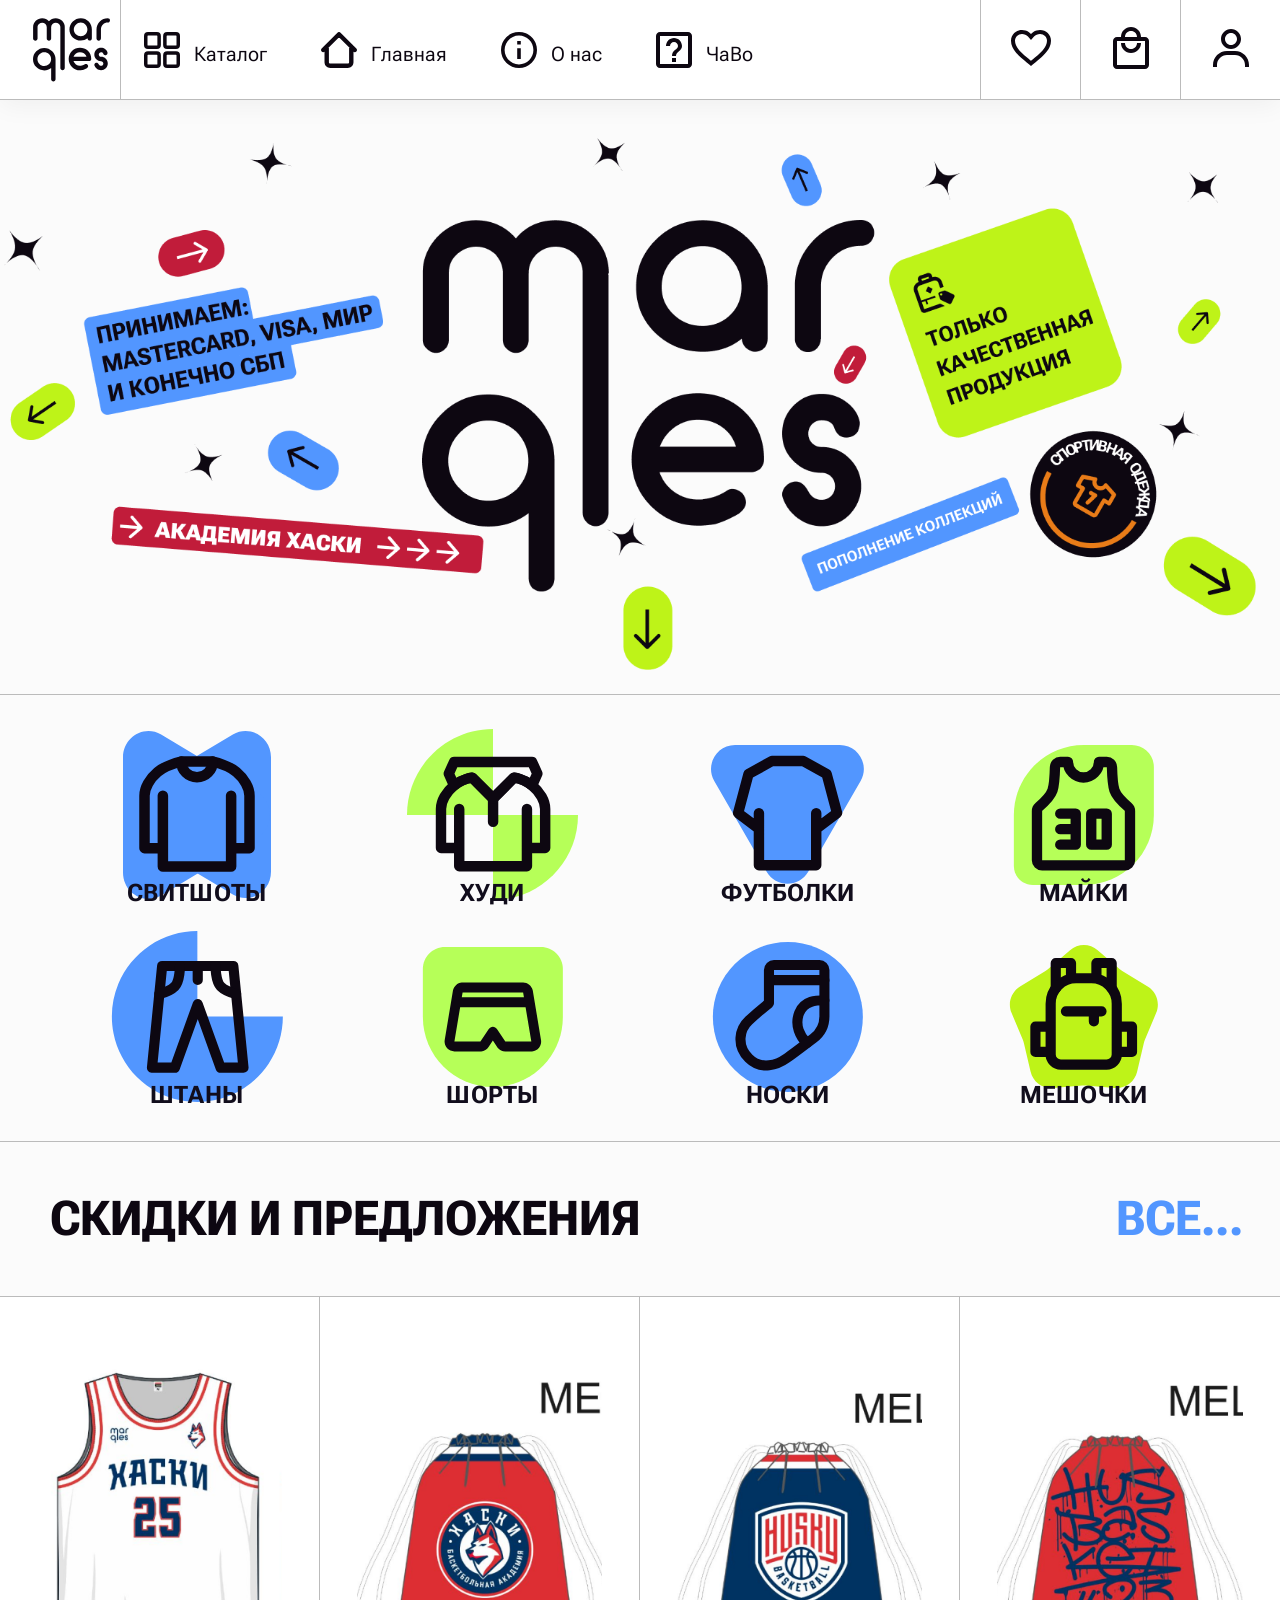
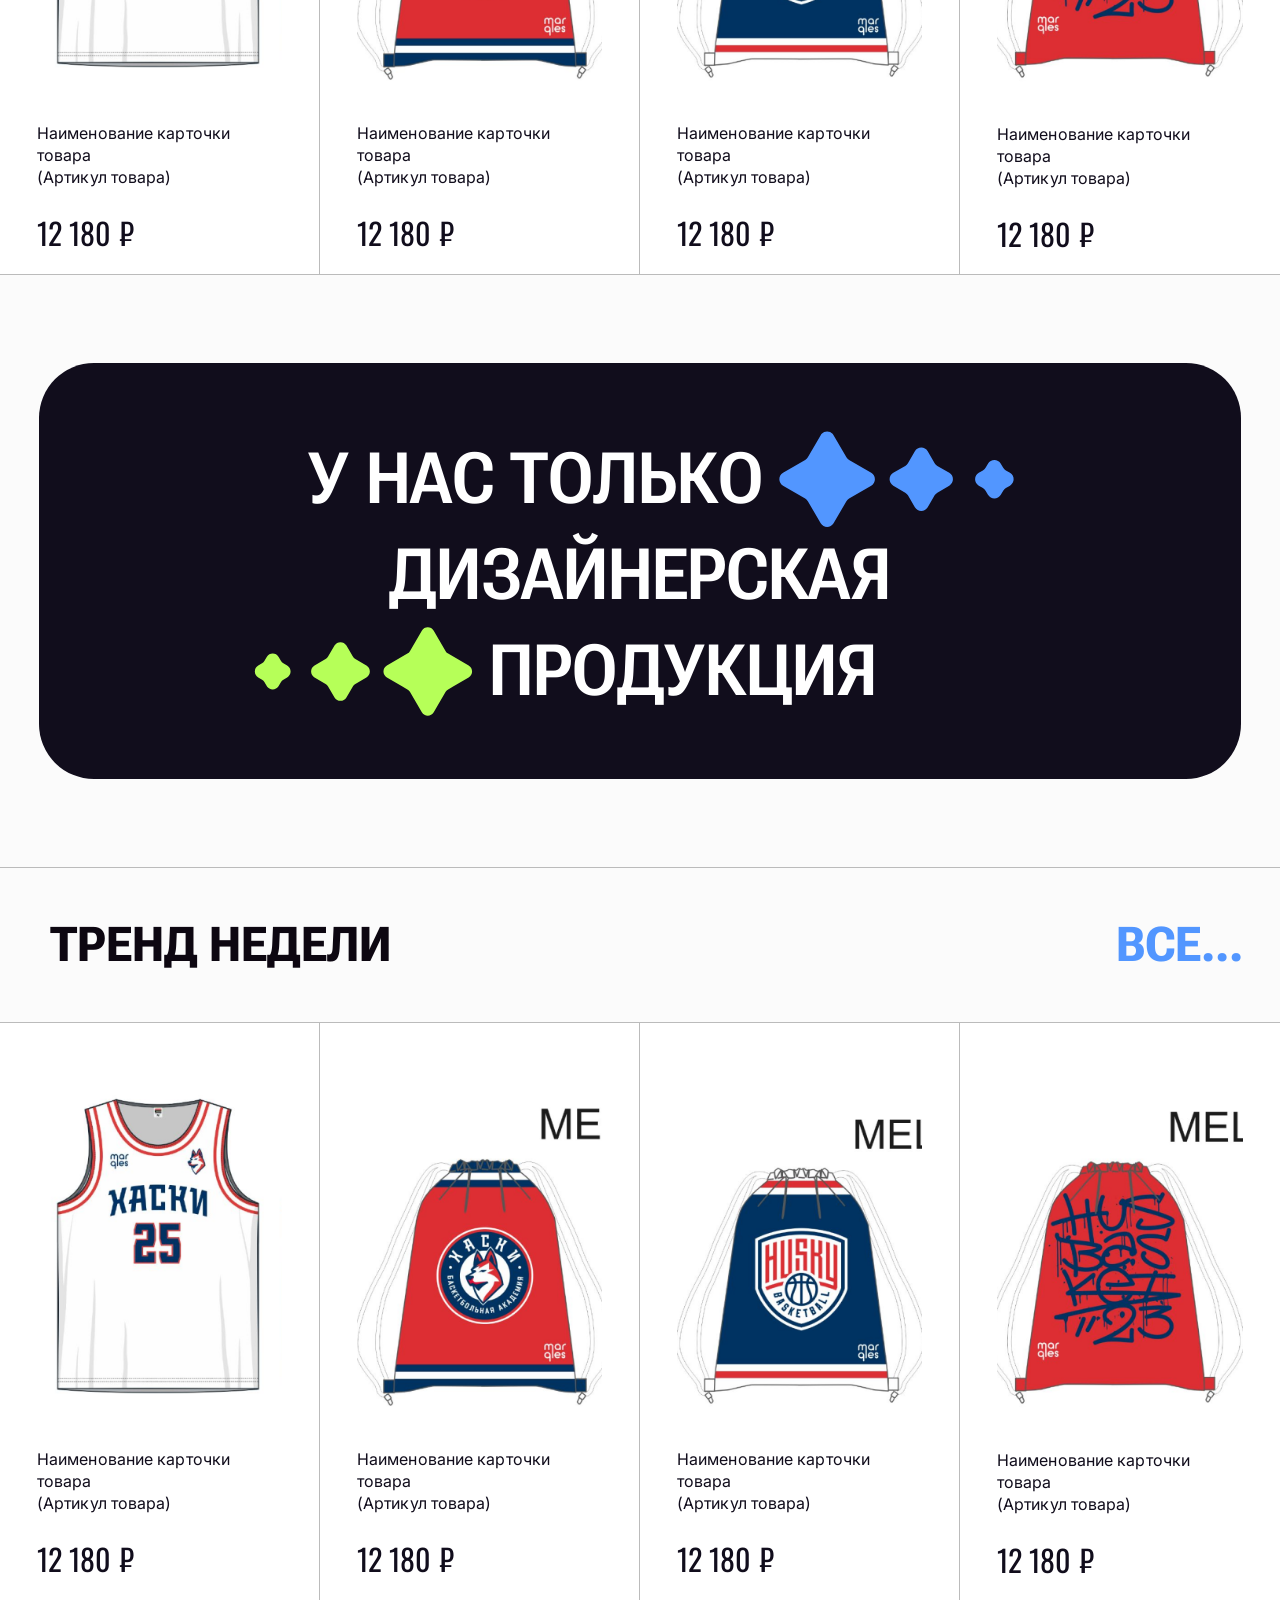
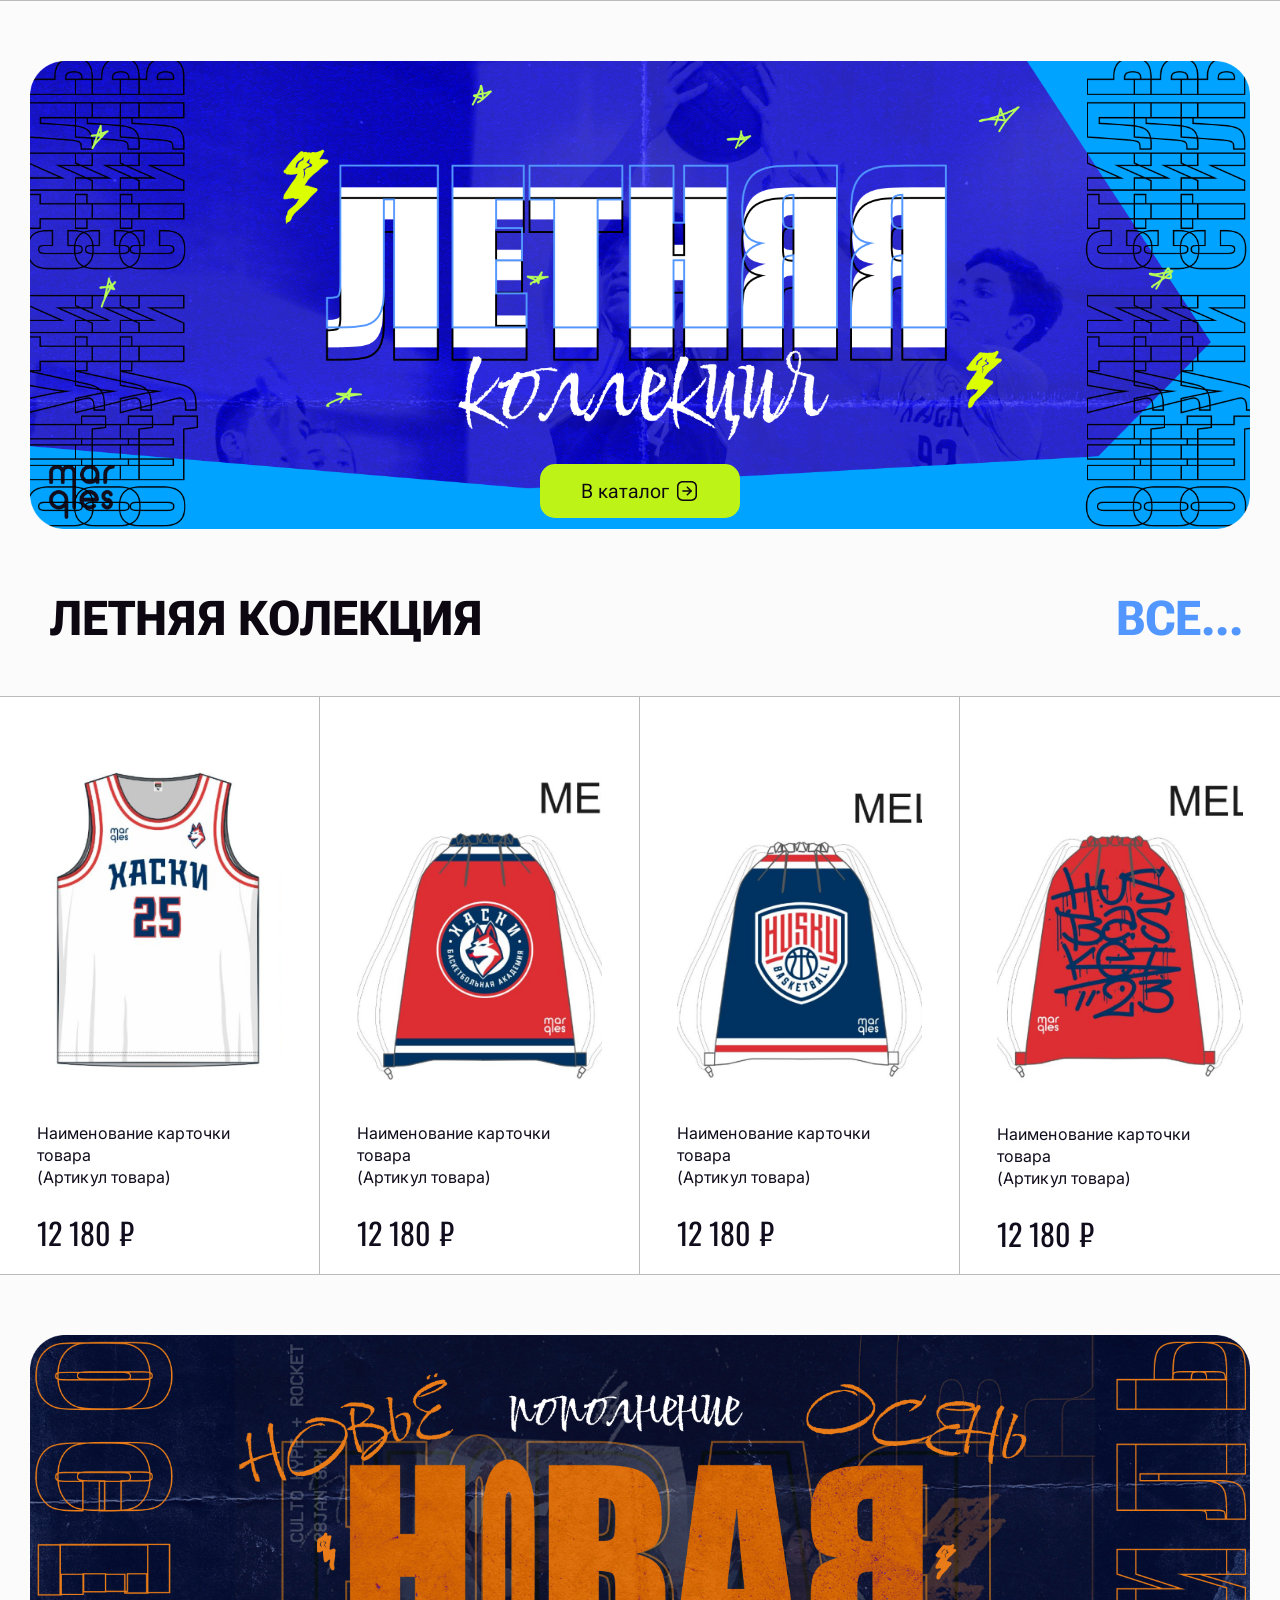
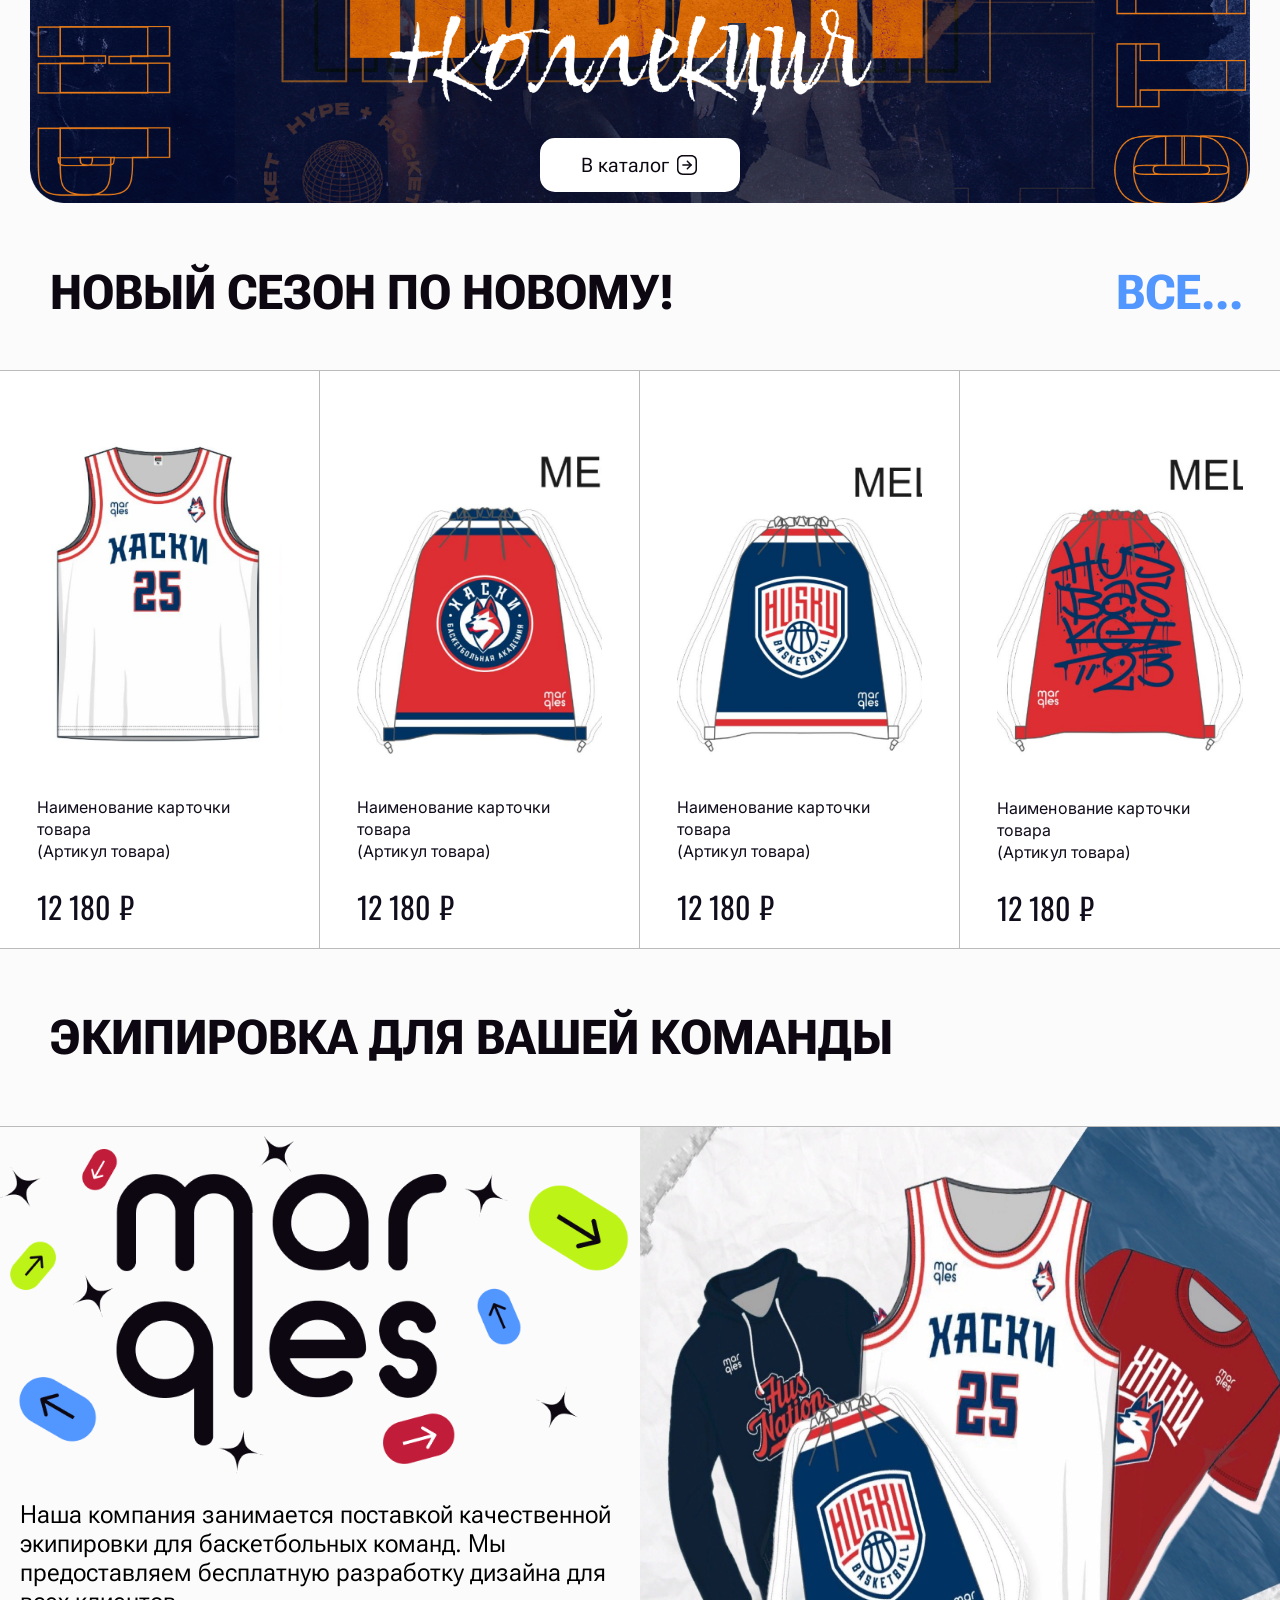
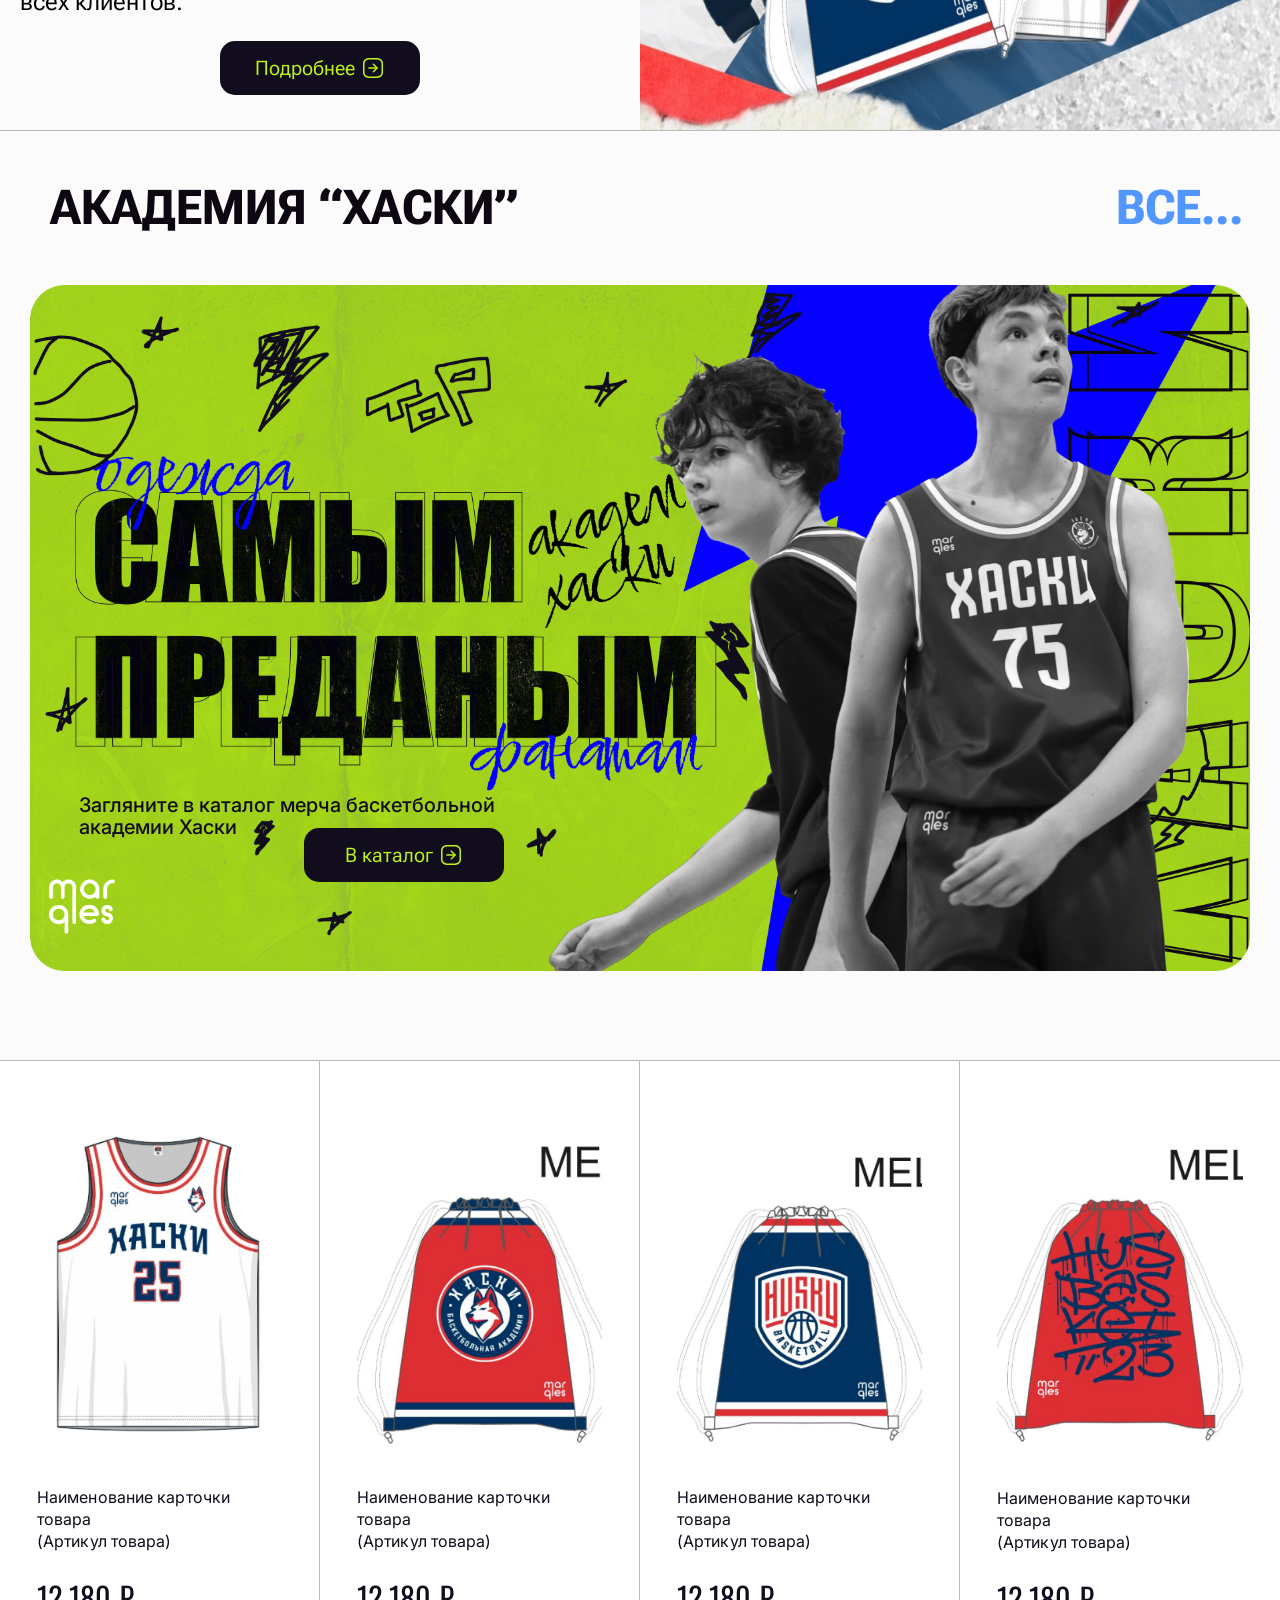
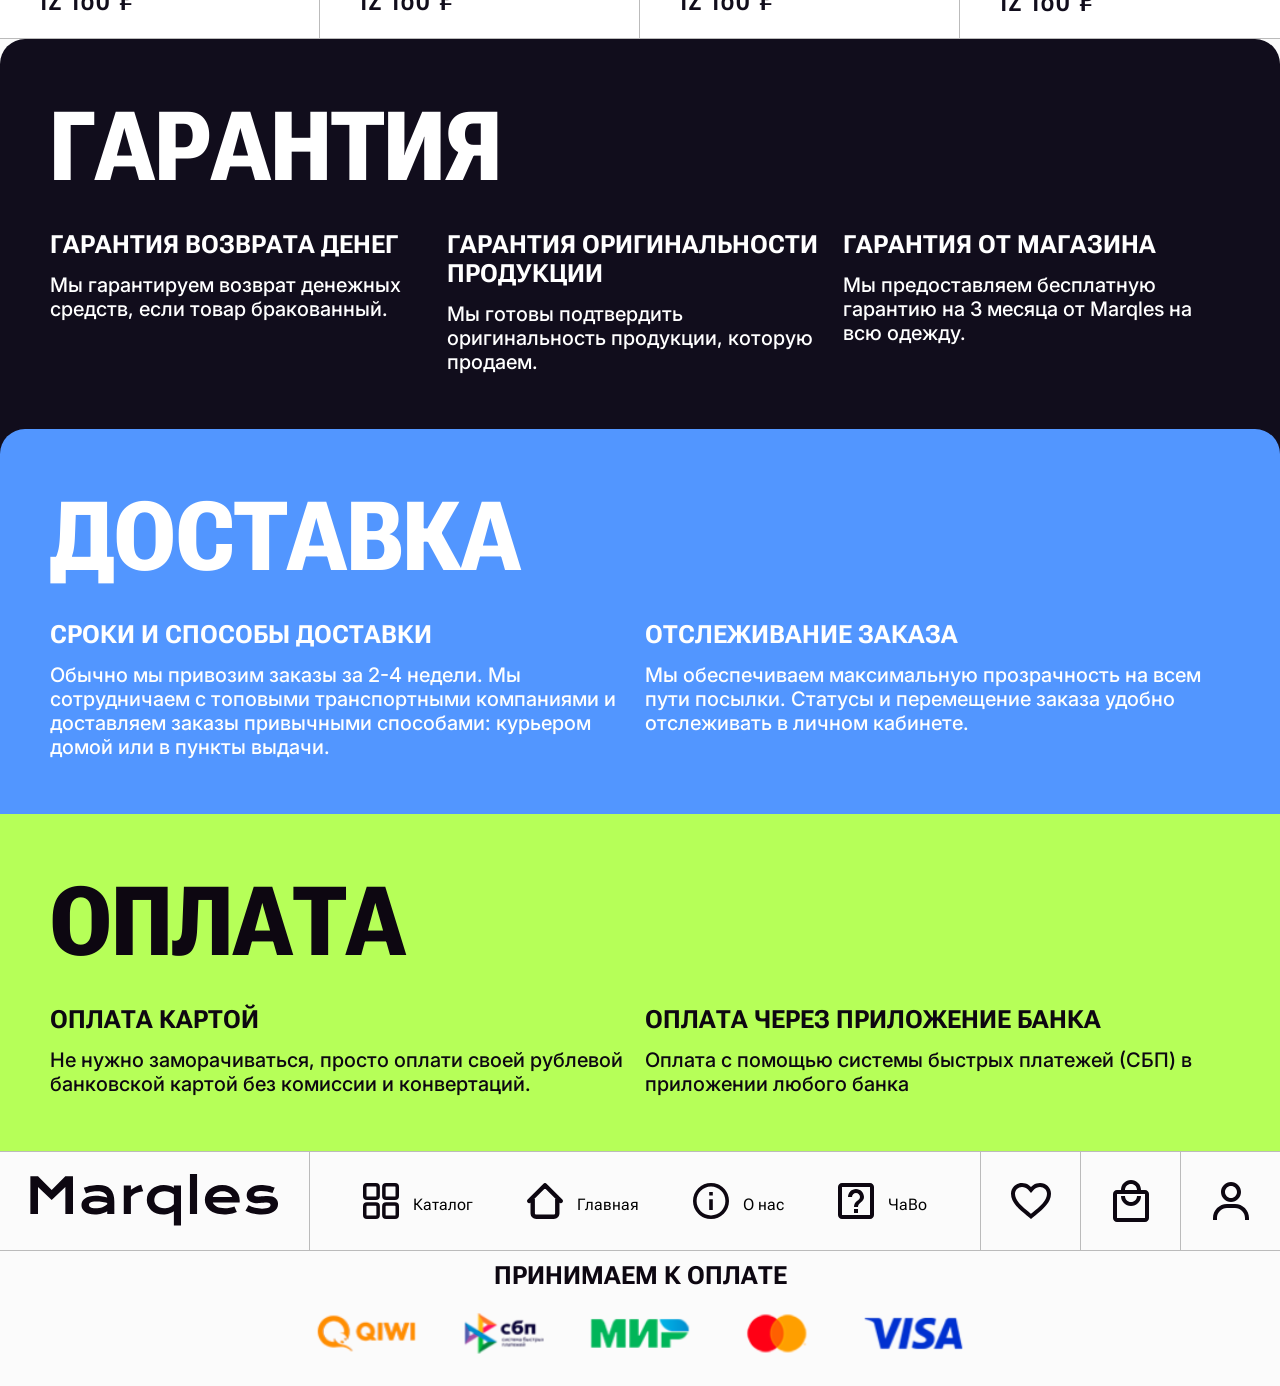
==== index.html @ 4898c7bf "6666666" ====
<!DOCTYPE html>
<html lang="ru">

<head>
    <meta charset="UTF-8">
    <meta name="viewport" content="width=device-width, initial-scale=1.0">
    <title>Marqles</title>
    <link rel="stylesheet" href="css/style.css">
    <script src="https://ajax.googleapis.com/ajax/libs/jquery/3.6.4/jquery.min.js"></script>
</head>

<body>
    <div class="wrapper">
        <header class="header">
            <div class="header__container">
                <div class="header__nav-menu">
                    <div class="header__logo_wrapper">
                        <a class="header__logo" href="#">
                            <img class="logo__desctop" src="img/logo.svg" alt="logo">
                            <img class="logo__mobile" src="img/logo_mobile.svg" alt="logo">
                        </a>
                    </div>
                    <ul class="menu__list">
                        <li class="menu__item"><a href="#" class="menu__link"><img src="img/catalog.svg" alt="Каталог"
                                    class="menu__img"><span>Каталог</span></a></li>
                        <li class="menu__item"><a href="#" class="menu__link"><img src="img/home.svg" alt="Главная"
                                    class="menu__img"><span>Главная</span></a></li>
                        <li class="menu__item"><a href="#" class="menu__link"><img src="img/about.svg" alt="О нас"
                                    class="menu__img"><span>О нас</span></a></li>
                        <li class="menu__item"><a href="#" class="menu__link"><img src="img/question.svg" alt="ЧаВо"
                                    class="menu__img"><span>ЧаВо</span></a></li>


                        <li class="menu__item_right"><a href="#" class="menu__link_right"><img src="img/like.svg"
                                    alt="like" class="menu__img"></a></li>
                        <li class="menu__item_right"><a href="#" class="menu__link_right"><img src="img/cart.svg"
                                    alt="cart" class="menu__img"></a></li>
                        <li class="menu__item_right"><a href="#" class="menu__link_right"><img src="img/user.svg"
                                    alt="user" class="menu__img"></a></li>
                    </ul>
                </div>
            </div>
        </header>
        <div class="main">
            <div class="first-screen">
                <div class="first-screen__container">
                    <img class="first-screen__background" src="img/first_background.png" alt="">
                    <img class="first-screen__background_mobile" src="img/first.svg" alt="">
                    <!-- <div class="first-screen__title">
                        <img src="img/first_title.svg" alt="Marqles">
                    </div> -->
                    <!-- <div class="first-screen__button">
                        <a class="button__link" href="#">
                            <img src="img/arrow.svg" alt="button__arrow">
                        </a>
                    </div> -->
                </div>
            </div>
            <div class="product-categories slideUp">
                <div class="product__header">
                    <div class="product__first-title">КАТАЛОГ</div>
                    <button class="product__show-more product__show-more__mobile">
                        <img src="img/mobile_catalog_arrow.svg" alt="">
                    </button>
                </div>
                <div class="product-categories__container">
                    <ul class="product-categories__list">
                        <li class="product-categories__item">
                            <div class="product-categories__img-wrapper">
                                <img src="img/category1.svg" alt="">
                            </div>
                            <div class="product-categories__text">
                                свитшоты
                            </div>
                        </li>
                        <li class="product-categories__item">
                            <div class="product-categories__img-wrapper">
                                <img src="img/category2.svg" alt="">
                            </div>
                            <div class="product-categories__text">
                                ХУДИ
                            </div>
                        </li>
                        <li class="product-categories__item">
                            <div class="product-categories__img-wrapper">
                                <img src="img/category3.svg" alt="">
                            </div>
                            <div class="product-categories__text">
                                ФУТБОЛКИ
                            </div>
                        </li>
                        <li class="product-categories__item">
                            <div class="product-categories__img-wrapper">
                                <img src="img/category4.svg" alt="">
                            </div>
                            <div class="product-categories__text">
                                МАЙКИ
                            </div>
                        </li>
                        <li class="product-categories__item">
                            <div class="product-categories__img-wrapper">
                                <img src="img/category5.svg" alt="">
                            </div>
                            <div class="product-categories__text">
                                ШТАНЫ
                            </div>
                        </li>
                        <li class="product-categories__item">
                            <div class="product-categories__img-wrapper">
                                <img src="img/category6.svg" alt="">
                            </div>
                            <div class="product-categories__text">
                                ШОРТЫ
                            </div>
                        </li>
                        <li class="product-categories__item">
                            <div class="product-categories__img-wrapper">
                                <img src="img/category7.svg" alt="">
                            </div>
                            <div class="product-categories__text">
                                НОСКИ
                            </div>
                        </li>
                        <li class="product-categories__item">
                            <div class="product-categories__img-wrapper">
                                <img src="img/category8.svg" alt="">
                            </div>
                            <div class="product-categories__text">
                                МЕШОЧКИ
                            </div>
                        </li>
                    </ul>
                </div>
            </div>
            <div class="discounts slideUp">
                <div class="discounts__container product-block">
                    <div class="product__header">
                        <div class="product__first-title">СКИДКИ И ПРЕДЛОЖЕНИЯ</div>
                        <button class="product__show-more">ВСЕ...</button>
                        <button class="product__show-more product__show-more__mobile">
                            <img src="img/mobile_arrow.svg" alt="">
                        </button>
                    </div>
                    <div class="discounts__main">
                        <div class="product__list">
                            <div class="product__item">
                                <div class="product__item__wrap">
                                    <div class="product__image">
                                        <img src="img/product1.png" alt="Продукт">
                                    </div>
                                    <div class="product__title">
                                        Наименование карточки товара
                                    </div>
                                    <div class="product__article">
                                        (Артикул товара)
                                    </div>
                                    <div class="product__price">
                                        12 180 ₽
                                    </div>
                                </div>
                            </div>
                            <div class="product__item">
                                <div class="product__item__wrap">
                                    <div class="product__image">
                                        <img src="img/product2.png" alt="Продукт">
                                    </div>
                                    <div class="product__title">
                                        Наименование карточки товара
                                    </div>
                                    <div class="product__article">
                                        (Артикул товара)
                                    </div>
                                    <div class="product__price">
                                        12 180 ₽
                                    </div>
                                </div>
                            </div>
                            <div class="product__item">
                                <div class="product__item__wrap">
                                    <div class="product__image">
                                        <img src="img/product3.png" alt="Продукт">
                                    </div>
                                    <div class="product__title">
                                        Наименование карточки товара
                                    </div>
                                    <div class="product__article">
                                        (Артикул товара)
                                    </div>
                                    <div class="product__price">
                                        12 180 ₽
                                    </div>
                                </div>
                            </div>
                            <div class="product__item">
                                <div class="product__item__wrap">
                                    <div class="product__image">
                                        <img src="img/product4.png" alt="Продукт">
                                    </div>
                                    <div class="product__title">
                                        Наименование карточки товара
                                    </div>
                                    <div class="product__article">
                                        (Артикул товара)
                                    </div>
                                    <div class="product__price">
                                        12 180 ₽
                                    </div>
                                </div>
                            </div>
                        </div>
                        <div class="product__list" style="display: none; margin-left: -100%;">
                            <div class="product__item">
                                <div class="product__item__wrap">
                                    <div class="product__image">
                                        <img src="img/product1.png" alt="Продукт">
                                    </div>
                                    <div class="product__title">
                                        Наименование карточки товара
                                    </div>
                                    <div class="product__article">
                                        (Артикул товара)
                                    </div>
                                    <div class="product__price">
                                        12 180 ₽
                                    </div>
                                </div>
                            </div>
                            <div class="product__item">
                                <div class="product__item__wrap">
                                    <div class="product__image">
                                        <img src="img/product2.png" alt="Продукт">
                                    </div>
                                    <div class="product__title">
                                        Наименование карточки товара
                                    </div>
                                    <div class="product__article">
                                        (Артикул товара)
                                    </div>
                                    <div class="product__price">
                                        12 180 ₽
                                    </div>
                                </div>
                            </div>
                            <div class="product__item">
                                <div class="product__item__wrap">
                                    <div class="product__image">
                                        <img src="img/product3.png" alt="Продукт">
                                    </div>
                                    <div class="product__title">
                                        Наименование карточки товара
                                    </div>
                                    <div class="product__article">
                                        (Артикул товара)
                                    </div>
                                    <div class="product__price">
                                        12 180 ₽
                                    </div>
                                </div>
                            </div>
                            <div class="product__item">
                                <div class="product__item__wrap">
                                    <div class="product__image">
                                        <img src="img/product4.png" alt="Продукт">
                                    </div>
                                    <div class="product__title">
                                        Наименование карточки товара
                                    </div>
                                    <div class="product__article">
                                        (Артикул товара)
                                    </div>
                                    <div class="product__price">
                                        12 180 ₽
                                    </div>
                                </div>
                            </div>
                        </div>
                        <div class="product__list" style="display: none; margin-right: -100%;">
                            <div class="product__item">
                                <div class="product__item__wrap">
                                    <div class="product__image">
                                        <img src="img/product1.png" alt="Продукт">
                                    </div>
                                    <div class="product__title">
                                        Наименование карточки товара
                                    </div>
                                    <div class="product__article">
                                        (Артикул товара)
                                    </div>
                                    <div class="product__price">
                                        12 180 ₽
                                    </div>
                                </div>
                            </div>
                            <div class="product__item">
                                <div class="product__item__wrap">
                                    <div class="product__image">
                                        <img src="img/product2.png" alt="Продукт">
                                    </div>
                                    <div class="product__title">
                                        Наименование карточки товара
                                    </div>
                                    <div class="product__article">
                                        (Артикул товара)
                                    </div>
                                    <div class="product__price">
                                        12 180 ₽
                                    </div>
                                </div>
                            </div>
                            <div class="product__item">
                                <div class="product__item__wrap">
                                    <div class="product__image">
                                        <img src="img/product3.png" alt="Продукт">
                                    </div>
                                    <div class="product__title">
                                        Наименование карточки товара
                                    </div>
                                    <div class="product__article">
                                        (Артикул товара)
                                    </div>
                                    <div class="product__price">
                                        12 180 ₽
                                    </div>
                                </div>
                            </div>
                            <div class="product__item">
                                <div class="product__item__wrap">
                                    <div class="product__image">
                                        <img src="img/product4.png" alt="Продукт">
                                    </div>
                                    <div class="product__title">
                                        Наименование карточки товара
                                    </div>
                                    <div class="product__article">
                                        (Артикул товара)
                                    </div>
                                    <div class="product__price">
                                        12 180 ₽
                                    </div>
                                </div>
                            </div>
                        </div>
                    </div>
                </div>
            </div>
            <div class="products-tagline slideUp">
                <div class="products-tagline__container">
                    <div class="products-tagline__main">
                        <div class="products-tagline__line-1">
                            У НАС ТОЛЬКО <svg width="250" height="111" viewBox="0 0 250 111" fill="none"
                                xmlns="http://www.w3.org/2000/svg">
                                <path
                                    d="M48.7062 11.2009C51.5725 6.2719 58.692 6.27189 61.5582 11.2008L74.4153 33.3104C75.0633 34.4248 75.9901 35.3515 77.1045 35.9995L99.214 48.8566C104.143 51.7228 104.143 58.8424 99.214 61.7086L77.1045 74.5657C75.9901 75.2137 75.0633 76.1404 74.4153 77.2549L61.5582 99.3644C58.692 104.293 51.5725 104.293 48.7062 99.3644L35.8491 77.2549C35.2011 76.1404 34.2744 75.2137 33.16 74.5657L11.0505 61.7086C6.12151 58.8424 6.1215 51.7229 11.0505 48.8566L33.16 35.9995C34.2744 35.3515 35.2011 34.4248 35.8491 33.3104L48.7062 11.2009Z"
                                    fill="#5296FF" />
                                <path
                                    d="M142.865 27.3068C145.731 22.3779 152.851 22.3779 155.717 27.3068L162.652 39.2324C163.3 40.3468 164.227 41.2735 165.341 41.9216L177.267 48.8565C182.195 51.7228 182.195 58.8423 177.267 61.7085L165.341 68.6435C164.227 69.2915 163.3 70.2182 162.652 71.3327L155.717 83.2582C152.851 88.1872 145.731 88.1872 142.865 83.2582L135.93 71.3327C135.282 70.2182 134.355 69.2915 133.241 68.6435L121.315 61.7085C116.386 58.8423 116.386 51.7228 121.315 48.8565L133.241 41.9216C134.355 41.2735 135.282 40.3468 135.93 39.2324L142.865 27.3068Z"
                                    fill="#5296FF" />
                                <path
                                    d="M215.961 39.696C218.827 34.767 225.947 34.767 228.813 39.696L231.192 43.7878C231.84 44.9022 232.767 45.8289 233.882 46.4769L237.973 48.8564C242.902 51.7227 242.902 58.8422 237.973 61.7084L233.882 64.0879C232.767 64.7359 231.84 65.6627 231.192 66.7771L228.813 70.8689C225.947 75.7978 218.827 75.7978 215.961 70.8689L213.581 66.7771C212.933 65.6627 212.007 64.7359 210.892 64.0879L206.8 61.7084C201.871 58.8422 201.872 51.7227 206.8 48.8564L210.892 46.4769C212.007 45.8289 212.933 44.9022 213.581 43.7878L215.961 39.696Z"
                                    fill="#5296FF" />
                            </svg>
                        </div>
                        <div class="products-tagline__line-2">
                            дизайнерская
                        </div>
                        <div class="products-tagline__line-3">
                            <svg width="250" height="111" viewBox="0 0 250 111" fill="none"
                                xmlns="http://www.w3.org/2000/svg">
                                <path
                                    d="M200.319 99.5833C197.453 104.512 190.333 104.512 187.467 99.5833L174.61 77.4738C173.962 76.3594 173.035 75.4327 171.921 74.7846L149.811 61.9276C144.882 59.0613 144.882 51.9418 149.811 49.0756L171.921 36.2185C173.035 35.5705 173.962 34.6437 174.61 33.5293L187.467 11.4198C190.333 6.49087 197.453 6.49086 200.319 11.4198L213.176 33.5293C213.824 34.6437 214.751 35.5705 215.865 36.2185L237.975 49.0755C242.904 51.9418 242.904 59.0613 237.975 61.9276L215.865 74.7846C214.751 75.4327 213.824 76.3594 213.176 77.4738L200.319 99.5833Z"
                                    fill="#B6FF58" />
                                <path
                                    d="M106.161 83.4769C103.294 88.4058 96.1748 88.4058 93.3085 83.4769L86.3736 71.5513C85.7256 70.4369 84.7988 69.5102 83.6844 68.8621L71.7589 61.9272C66.8299 59.0609 66.8299 51.9414 71.7589 49.0751L83.6844 42.1402C84.7988 41.4922 85.7256 40.5655 86.3736 39.451L93.3085 27.5255C96.1748 22.5965 103.294 22.5965 106.161 27.5255L113.096 39.451C113.744 40.5654 114.67 41.4922 115.785 42.1402L127.71 49.0751C132.639 51.9414 132.639 59.0609 127.71 61.9272L115.785 68.8621C114.67 69.5102 113.744 70.4369 113.096 71.5513L106.161 83.4769Z"
                                    fill="#B6FF58" />
                                <path
                                    d="M33.063 71.0872C30.1968 76.0162 23.0773 76.0162 20.211 71.0872L17.8315 66.9954C17.1835 65.881 16.2568 64.9543 15.1424 64.3063L11.0506 61.9268C6.1216 59.0605 6.1216 51.941 11.0506 49.0748L15.1424 46.6953C16.2568 46.0473 17.1835 45.1205 17.8315 44.0061L20.211 39.9143C23.0773 34.9854 30.1968 34.9854 33.063 39.9143L35.4425 44.0061C36.0905 45.1205 37.0173 46.0473 38.1317 46.6953L42.2235 49.0748C47.1524 51.941 47.1524 59.0605 42.2235 61.9268L38.1317 64.3063C37.0173 64.9543 36.0905 65.881 35.4425 66.9954L33.063 71.0872Z"
                                    fill="#B6FF58" />
                            </svg>
                            ПРОДУКЦИЯ
                        </div>
                    </div>
                </div>
            </div>
            <div class="trends slideUp">
                <div class="trends__container product-block">
                    <div class="product__header">
                        <div class="product__first-title">ТРЕНД НЕДЕЛИ</div>
                        <button class="product__show-more">ВСЕ...</button>
                        <button class="product__show-more product__show-more__mobile">
                            <img src="img/mobile_arrow.svg" alt="">
                        </button>
                    </div>
                    <div class="trends__main">
                        <div class="product__list">
                            <div class="product__item">
                                <div class="product__item__wrap">
                                    <div class="product__image">
                                        <img src="img/product1.png" alt="Продукт">
                                    </div>
                                    <div class="product__title">
                                        Наименование карточки товара
                                    </div>
                                    <div class="product__article">
                                        (Артикул товара)
                                    </div>
                                    <div class="product__price">
                                        12 180 ₽
                                    </div>
                                </div>
                            </div>
                            <div class="product__item">
                                <div class="product__item__wrap">
                                    <div class="product__image">
                                        <img src="img/product2.png" alt="Продукт">
                                    </div>
                                    <div class="product__title">
                                        Наименование карточки товара
                                    </div>
                                    <div class="product__article">
                                        (Артикул товара)
                                    </div>
                                    <div class="product__price">
                                        12 180 ₽
                                    </div>
                                </div>
                            </div>
                            <div class="product__item">
                                <div class="product__item__wrap">
                                    <div class="product__image">
                                        <img src="img/product3.png" alt="Продукт">
                                    </div>
                                    <div class="product__title">
                                        Наименование карточки товара
                                    </div>
                                    <div class="product__article">
                                        (Артикул товара)
                                    </div>
                                    <div class="product__price">
                                        12 180 ₽
                                    </div>
                                </div>
                            </div>
                            <div class="product__item">
                                <div class="product__item__wrap">
                                    <div class="product__image">
                                        <img src="img/product4.png" alt="Продукт">
                                    </div>
                                    <div class="product__title">
                                        Наименование карточки товара
                                    </div>
                                    <div class="product__article">
                                        (Артикул товара)
                                    </div>
                                    <div class="product__price">
                                        12 180 ₽
                                    </div>
                                </div>
                            </div>
                        </div>
                        <div class="product__list" style="display: none; margin-left: -100%;">
                            <div class="product__item">
                                <div class="product__item__wrap">
                                    <div class="product__image">
                                        <img src="img/product1.png" alt="Продукт">
                                    </div>
                                    <div class="product__title">
                                        Наименование карточки товара
                                    </div>
                                    <div class="product__article">
                                        (Артикул товара)
                                    </div>
                                    <div class="product__price">
                                        12 180 ₽
                                    </div>
                                </div>
                            </div>
                            <div class="product__item">
                                <div class="product__item__wrap">
                                    <div class="product__image">
                                        <img src="img/product2.png" alt="Продукт">
                                    </div>
                                    <div class="product__title">
                                        Наименование карточки товара
                                    </div>
                                    <div class="product__article">
                                        (Артикул товара)
                                    </div>
                                    <div class="product__price">
                                        12 180 ₽
                                    </div>
                                </div>
                            </div>
                            <div class="product__item">
                                <div class="product__item__wrap">
                                    <div class="product__image">
                                        <img src="img/product3.png" alt="Продукт">
                                    </div>
                                    <div class="product__title">
                                        Наименование карточки товара
                                    </div>
                                    <div class="product__article">
                                        (Артикул товара)
                                    </div>
                                    <div class="product__price">
                                        12 180 ₽
                                    </div>
                                </div>
                            </div>
                            <div class="product__item">
                                <div class="product__item__wrap">
                                    <div class="product__image">
                                        <img src="img/product4.png" alt="Продукт">
                                    </div>
                                    <div class="product__title">
                                        Наименование карточки товара
                                    </div>
                                    <div class="product__article">
                                        (Артикул товара)
                                    </div>
                                    <div class="product__price">
                                        12 180 ₽
                                    </div>
                                </div>
                            </div>
                        </div>
                        <div class="product__list" style="display: none; margin-right: -100%;">
                            <div class="product__item">
                                <div class="product__item__wrap">
                                    <div class="product__image">
                                        <img src="img/product1.png" alt="Продукт">
                                    </div>
                                    <div class="product__title">
                                        Наименование карточки товара
                                    </div>
                                    <div class="product__article">
                                        (Артикул товара)
                                    </div>
                                    <div class="product__price">
                                        12 180 ₽
                                    </div>
                                </div>
                            </div>
                            <div class="product__item">
                                <div class="product__item__wrap">
                                    <div class="product__image">
                                        <img src="img/product2.png" alt="Продукт">
                                    </div>
                                    <div class="product__title">
                                        Наименование карточки товара
                                    </div>
                                    <div class="product__article">
                                        (Артикул товара)
                                    </div>
                                    <div class="product__price">
                                        12 180 ₽
                                    </div>
                                </div>
                            </div>
                            <div class="product__item">
                                <div class="product__item__wrap">
                                    <div class="product__image">
                                        <img src="img/product3.png" alt="Продукт">
                                    </div>
                                    <div class="product__title">
                                        Наименование карточки товара
                                    </div>
                                    <div class="product__article">
                                        (Артикул товара)
                                    </div>
                                    <div class="product__price">
                                        12 180 ₽
                                    </div>
                                </div>
                            </div>
                            <div class="product__item">
                                <div class="product__item__wrap">
                                    <div class="product__image">
                                        <img src="img/product4.png" alt="Продукт">
                                    </div>
                                    <div class="product__title">
                                        Наименование карточки товара
                                    </div>
                                    <div class="product__article">
                                        (Артикул товара)
                                    </div>
                                    <div class="product__price">
                                        12 180 ₽
                                    </div>
                                </div>
                            </div>
                        </div>
                    </div>
                </div>
            </div>
            <div class="seasonal-banner slideUp">
                <div class="seasonal-banner__container">
                    <div class="banner__content">
                        <img src="img/summer_collection.png" alt="" class="banner__background">
                        <div class="banner__wrapper">
                            <div class="banner__text">
                                Переходи в специальный каталог
                            </div>
                            <a href="#" class="banner__link">
                                В каталог
                                <svg width="24" height="24" viewBox="0 0 24 24" fill="none"
                                    xmlns="http://www.w3.org/2000/svg">
                                    <path fill-rule="evenodd" clip-rule="evenodd"
                                        d="M7.916 3.5C5.233 3.5 3.5 5.135 3.5 7.665V16.334C3.5 18.864 5.233 20.5 7.916 20.5H16.084C18.767 20.5 20.5 18.864 20.5 16.334V7.665C20.5 5.135 18.767 3.5 16.084 3.5H7.916ZM16.084 22H7.916C4.378 22 2 19.723 2 16.334V7.665C2 4.276 4.378 2 7.916 2H16.084C19.622 2 22 4.276 22 7.665V16.334C22 19.723 19.622 22 16.084 22Z"
                                        fill="#0D0711" />
                                    <path fill-rule="evenodd" clip-rule="evenodd"
                                        d="M16.0861 12.75H7.91406C7.50006 12.75 7.16406 12.414 7.16406 12C7.16406 11.586 7.50006 11.25 7.91406 11.25H16.0861C16.5001 11.25 16.8361 11.586 16.8361 12C16.8361 12.414 16.5001 12.75 16.0861 12.75Z"
                                        fill="#0D0711" />
                                    <path fill-rule="evenodd" clip-rule="evenodd"
                                        d="M12.3221 16.4982C12.1301 16.4982 11.9371 16.4252 11.7911 16.2772C11.4991 15.9832 11.5001 15.5092 11.7931 15.2172L15.0231 12.0002L11.7931 8.78319C11.5001 8.49119 11.4991 8.01719 11.7911 7.72319C12.0831 7.42919 12.5571 7.42919 12.8511 7.72119L16.6151 11.4692C16.7571 11.6092 16.8361 11.8012 16.8361 12.0002C16.8361 12.1992 16.7571 12.3912 16.6151 12.5312L12.8511 16.2792C12.7051 16.4252 12.5131 16.4982 12.3221 16.4982Z"
                                        fill="#0D0711" />
                                </svg>
                            </a>
                        </div>
                    </div>
                </div>
            </div>
            <div class="seasonal-collection slideUp">
                <div class="seasonal-collection__container product-block">
                    <div class="product__header">
                        <div class="product__first-title">ЛЕТНЯЯ КОЛЕКЦИЯ</div>
                        <button class="product__show-more">ВСЕ...</button>
                        <button class="product__show-more product__show-more__mobile">
                            <img src="img/mobile_arrow.svg" alt="">
                        </button>
                    </div>
                    <div class="seasonal-collection__main">
                        <div class="product__list">
                            <div class="product__item">
                                <div class="product__item__wrap">
                                    <div class="product__image">
                                        <img src="img/product1.png" alt="Продукт">
                                    </div>
                                    <div class="product__title">
                                        Наименование карточки товара
                                    </div>
                                    <div class="product__article">
                                        (Артикул товара)
                                    </div>
                                    <div class="product__price">
                                        12 180 ₽
                                    </div>
                                </div>
                            </div>
                            <div class="product__item">
                                <div class="product__item__wrap">
                                    <div class="product__image">
                                        <img src="img/product2.png" alt="Продукт">
                                    </div>
                                    <div class="product__title">
                                        Наименование карточки товара
                                    </div>
                                    <div class="product__article">
                                        (Артикул товара)
                                    </div>
                                    <div class="product__price">
                                        12 180 ₽
                                    </div>
                                </div>
                            </div>
                            <div class="product__item">
                                <div class="product__item__wrap">
                                    <div class="product__image">
                                        <img src="img/product3.png" alt="Продукт">
                                    </div>
                                    <div class="product__title">
                                        Наименование карточки товара
                                    </div>
                                    <div class="product__article">
                                        (Артикул товара)
                                    </div>
                                    <div class="product__price">
                                        12 180 ₽
                                    </div>
                                </div>
                            </div>
                            <div class="product__item">
                                <div class="product__item__wrap">
                                    <div class="product__image">
                                        <img src="img/product4.png" alt="Продукт">
                                    </div>
                                    <div class="product__title">
                                        Наименование карточки товара
                                    </div>
                                    <div class="product__article">
                                        (Артикул товара)
                                    </div>
                                    <div class="product__price">
                                        12 180 ₽
                                    </div>
                                </div>
                            </div>
                        </div>
                        <div class="product__list" style="display: none; margin-left: -100%;">
                            <div class="product__item">
                                <div class="product__item__wrap">
                                    <div class="product__image">
                                        <img src="img/product1.png" alt="Продукт">
                                    </div>
                                    <div class="product__title">
                                        Наименование карточки товара
                                    </div>
                                    <div class="product__article">
                                        (Артикул товара)
                                    </div>
                                    <div class="product__price">
                                        12 180 ₽
                                    </div>
                                </div>
                            </div>
                            <div class="product__item">
                                <div class="product__item__wrap">
                                    <div class="product__image">
                                        <img src="img/product2.png" alt="Продукт">
                                    </div>
                                    <div class="product__title">
                                        Наименование карточки товара
                                    </div>
                                    <div class="product__article">
                                        (Артикул товара)
                                    </div>
                                    <div class="product__price">
                                        12 180 ₽
                                    </div>
                                </div>
                            </div>
                            <div class="product__item">
                                <div class="product__item__wrap">
                                    <div class="product__image">
                                        <img src="img/product3.png" alt="Продукт">
                                    </div>
                                    <div class="product__title">
                                        Наименование карточки товара
                                    </div>
                                    <div class="product__article">
                                        (Артикул товара)
                                    </div>
                                    <div class="product__price">
                                        12 180 ₽
                                    </div>
                                </div>
                            </div>
                            <div class="product__item">
                                <div class="product__item__wrap">
                                    <div class="product__image">
                                        <img src="img/product4.png" alt="Продукт">
                                    </div>
                                    <div class="product__title">
                                        Наименование карточки товара
                                    </div>
                                    <div class="product__article">
                                        (Артикул товара)
                                    </div>
                                    <div class="product__price">
                                        12 180 ₽
                                    </div>
                                </div>
                            </div>
                        </div>
                        <div class="product__list" style="display: none; margin-right: -100%;">
                            <div class="product__item">
                                <div class="product__item__wrap">
                                    <div class="product__image">
                                        <img src="img/product1.png" alt="Продукт">
                                    </div>
                                    <div class="product__title">
                                        Наименование карточки товара
                                    </div>
                                    <div class="product__article">
                                        (Артикул товара)
                                    </div>
                                    <div class="product__price">
                                        12 180 ₽
                                    </div>
                                </div>
                            </div>
                            <div class="product__item">
                                <div class="product__item__wrap">
                                    <div class="product__image">
                                        <img src="img/product2.png" alt="Продукт">
                                    </div>
                                    <div class="product__title">
                                        Наименование карточки товара
                                    </div>
                                    <div class="product__article">
                                        (Артикул товара)
                                    </div>
                                    <div class="product__price">
                                        12 180 ₽
                                    </div>
                                </div>
                            </div>
                            <div class="product__item">
                                <div class="product__item__wrap">
                                    <div class="product__image">
                                        <img src="img/product3.png" alt="Продукт">
                                    </div>
                                    <div class="product__title">
                                        Наименование карточки товара
                                    </div>
                                    <div class="product__article">
                                        (Артикул товара)
                                    </div>
                                    <div class="product__price">
                                        12 180 ₽
                                    </div>
                                </div>
                            </div>
                            <div class="product__item">
                                <div class="product__item__wrap">
                                    <div class="product__image">
                                        <img src="img/product4.png" alt="Продукт">
                                    </div>
                                    <div class="product__title">
                                        Наименование карточки товара
                                    </div>
                                    <div class="product__article">
                                        (Артикул товара)
                                    </div>
                                    <div class="product__price">
                                        12 180 ₽
                                    </div>
                                </div>
                            </div>
                        </div>
                    </div>
                </div>
            </div>
            <div class="new-collection-banner slideUp">
                <div class="new-collection-banner__container">
                    <div class="banner__content">
                        <img src="img/new_collection.png" alt="" class="banner__background">
                        <div class="banner__wrapper">
                            <div class="banner__text banner__text_color">
                                Переходи в специальный каталог
                            </div>
                            <a href="#" class="banner__link banner__link_background">
                                В каталог
                                <svg width="24" height="24" viewBox="0 0 24 24" fill="none"
                                    xmlns="http://www.w3.org/2000/svg">
                                    <path fill-rule="evenodd" clip-rule="evenodd"
                                        d="M7.916 3.5C5.233 3.5 3.5 5.135 3.5 7.665V16.334C3.5 18.864 5.233 20.5 7.916 20.5H16.084C18.767 20.5 20.5 18.864 20.5 16.334V7.665C20.5 5.135 18.767 3.5 16.084 3.5H7.916ZM16.084 22H7.916C4.378 22 2 19.723 2 16.334V7.665C2 4.276 4.378 2 7.916 2H16.084C19.622 2 22 4.276 22 7.665V16.334C22 19.723 19.622 22 16.084 22Z"
                                        fill="#0D0711" />
                                    <path fill-rule="evenodd" clip-rule="evenodd"
                                        d="M16.0861 12.75H7.91406C7.50006 12.75 7.16406 12.414 7.16406 12C7.16406 11.586 7.50006 11.25 7.91406 11.25H16.0861C16.5001 11.25 16.8361 11.586 16.8361 12C16.8361 12.414 16.5001 12.75 16.0861 12.75Z"
                                        fill="#0D0711" />
                                    <path fill-rule="evenodd" clip-rule="evenodd"
                                        d="M12.3221 16.4982C12.1301 16.4982 11.9371 16.4252 11.7911 16.2772C11.4991 15.9832 11.5001 15.5092 11.7931 15.2172L15.0231 12.0002L11.7931 8.78319C11.5001 8.49119 11.4991 8.01719 11.7911 7.72319C12.0831 7.42919 12.5571 7.42919 12.8511 7.72119L16.6151 11.4692C16.7571 11.6092 16.8361 11.8012 16.8361 12.0002C16.8361 12.1992 16.7571 12.3912 16.6151 12.5312L12.8511 16.2792C12.7051 16.4252 12.5131 16.4982 12.3221 16.4982Z"
                                        fill="#0D0711" />
                                </svg>
                            </a>
                        </div>
                    </div>
                </div>
            </div>
            <div class="new-collection slideUp">
                <div class="new-collection__container product-block">
                    <div class="product__header">
                        <div class="product__first-title">НОВЫЙ СЕЗОН ПО НОВОМУ!</div>
                        <button class="product__show-more">ВСЕ...</button>
                        <button class="product__show-more product__show-more__mobile">
                            <img src="img/mobile_arrow.svg" alt="">
                        </button>
                    </div>
                    <div class="new-collection__main">
                        <div class="product__list">
                            <div class="product__item">
                                <div class="product__item__wrap">
                                    <div class="product__image">
                                        <img src="img/product1.png" alt="Продукт">
                                    </div>
                                    <div class="product__title">
                                        Наименование карточки товара
                                    </div>
                                    <div class="product__article">
                                        (Артикул товара)
                                    </div>
                                    <div class="product__price">
                                        12 180 ₽
                                    </div>
                                </div>
                            </div>
                            <div class="product__item">
                                <div class="product__item__wrap">
                                    <div class="product__image">
                                        <img src="img/product2.png" alt="Продукт">
                                    </div>
                                    <div class="product__title">
                                        Наименование карточки товара
                                    </div>
                                    <div class="product__article">
                                        (Артикул товара)
                                    </div>
                                    <div class="product__price">
                                        12 180 ₽
                                    </div>
                                </div>
                            </div>
                            <div class="product__item">
                                <div class="product__item__wrap">
                                    <div class="product__image">
                                        <img src="img/product3.png" alt="Продукт">
                                    </div>
                                    <div class="product__title">
                                        Наименование карточки товара
                                    </div>
                                    <div class="product__article">
                                        (Артикул товара)
                                    </div>
                                    <div class="product__price">
                                        12 180 ₽
                                    </div>
                                </div>
                            </div>
                            <div class="product__item">
                                <div class="product__item__wrap">
                                    <div class="product__image">
                                        <img src="img/product4.png" alt="Продукт">
                                    </div>
                                    <div class="product__title">
                                        Наименование карточки товара
                                    </div>
                                    <div class="product__article">
                                        (Артикул товара)
                                    </div>
                                    <div class="product__price">
                                        12 180 ₽
                                    </div>
                                </div>
                            </div>
                        </div>
                        <div class="product__list" style="display: none; margin-left: -100%;">
                            <div class="product__item">
                                <div class="product__item__wrap">
                                    <div class="product__image">
                                        <img src="img/product1.png" alt="Продукт">
                                    </div>
                                    <div class="product__title">
                                        Наименование карточки товара
                                    </div>
                                    <div class="product__article">
                                        (Артикул товара)
                                    </div>
                                    <div class="product__price">
                                        12 180 ₽
                                    </div>
                                </div>
                            </div>
                            <div class="product__item">
                                <div class="product__item__wrap">
                                    <div class="product__image">
                                        <img src="img/product2.png" alt="Продукт">
                                    </div>
                                    <div class="product__title">
                                        Наименование карточки товара
                                    </div>
                                    <div class="product__article">
                                        (Артикул товара)
                                    </div>
                                    <div class="product__price">
                                        12 180 ₽
                                    </div>
                                </div>
                            </div>
                            <div class="product__item">
                                <div class="product__item__wrap">
                                    <div class="product__image">
                                        <img src="img/product3.png" alt="Продукт">
                                    </div>
                                    <div class="product__title">
                                        Наименование карточки товара
                                    </div>
                                    <div class="product__article">
                                        (Артикул товара)
                                    </div>
                                    <div class="product__price">
                                        12 180 ₽
                                    </div>
                                </div>
                            </div>
                            <div class="product__item">
                                <div class="product__item__wrap">
                                    <div class="product__image">
                                        <img src="img/product4.png" alt="Продукт">
                                    </div>
                                    <div class="product__title">
                                        Наименование карточки товара
                                    </div>
                                    <div class="product__article">
                                        (Артикул товара)
                                    </div>
                                    <div class="product__price">
                                        12 180 ₽
                                    </div>
                                </div>
                            </div>
                        </div>
                        <div class="product__list" style="display: none; margin-right: -100%;">
                            <div class="product__item">
                                <div class="product__item__wrap">
                                    <div class="product__image">
                                        <img src="img/product1.png" alt="Продукт">
                                    </div>
                                    <div class="product__title">
                                        Наименование карточки товара
                                    </div>
                                    <div class="product__article">
                                        (Артикул товара)
                                    </div>
                                    <div class="product__price">
                                        12 180 ₽
                                    </div>
                                </div>
                            </div>
                            <div class="product__item">
                                <div class="product__item__wrap">
                                    <div class="product__image">
                                        <img src="img/product2.png" alt="Продукт">
                                    </div>
                                    <div class="product__title">
                                        Наименование карточки товара
                                    </div>
                                    <div class="product__article">
                                        (Артикул товара)
                                    </div>
                                    <div class="product__price">
                                        12 180 ₽
                                    </div>
                                </div>
                            </div>
                            <div class="product__item">
                                <div class="product__item__wrap">
                                    <div class="product__image">
                                        <img src="img/product3.png" alt="Продукт">
                                    </div>
                                    <div class="product__title">
                                        Наименование карточки товара
                                    </div>
                                    <div class="product__article">
                                        (Артикул товара)
                                    </div>
                                    <div class="product__price">
                                        12 180 ₽
                                    </div>
                                </div>
                            </div>
                            <div class="product__item">
                                <div class="product__item__wrap">
                                    <div class="product__image">
                                        <img src="img/product4.png" alt="Продукт">
                                    </div>
                                    <div class="product__title">
                                        Наименование карточки товара
                                    </div>
                                    <div class="product__article">
                                        (Артикул товара)
                                    </div>
                                    <div class="product__price">
                                        12 180 ₽
                                    </div>
                                </div>
                            </div>
                        </div>
                    </div>
                </div>
            </div>
            <div class="team-equipment slideUp">
                <div class="team-equipment__container">
                    <div class="main__title">
                        ЭКИПИРОВКА ДЛЯ ВАШЕЙ кОМАНДы
                    </div>
                    <div class="team-equipment__main">
                        <div class="team-equipment_left">
                            <div class="team-equipment__img">
                                <img src="img/team-equipment_left.png" alt="">
                            </div>
                            <div class="team-equipment__content-wrapper">
                                <div class="team-equipment__text">
                                    Наша компания занимается поставкой качественной экипировки для баскетбольных команд.
                                    Мы предоставляем бесплатную разработку дизайна для всех клиентов.
                                </div>
                                <div class="team-equipment__button">
                                    <a href="#" class="banner__link">
                                        Подробнее
                                        <svg width="24" height="24" viewBox="0 0 24 24" fill="none"
                                            xmlns="http://www.w3.org/2000/svg">
                                            <path fill-rule="evenodd" clip-rule="evenodd"
                                                d="M7.916 3.5C5.233 3.5 3.5 5.135 3.5 7.665V16.334C3.5 18.864 5.233 20.5 7.916 20.5H16.084C18.767 20.5 20.5 18.864 20.5 16.334V7.665C20.5 5.135 18.767 3.5 16.084 3.5H7.916ZM16.084 22H7.916C4.378 22 2 19.723 2 16.334V7.665C2 4.276 4.378 2 7.916 2H16.084C19.622 2 22 4.276 22 7.665V16.334C22 19.723 19.622 22 16.084 22Z"
                                                fill="#BEF318" />
                                            <path fill-rule="evenodd" clip-rule="evenodd"
                                                d="M16.0861 12.75H7.91406C7.50006 12.75 7.16406 12.414 7.16406 12C7.16406 11.586 7.50006 11.25 7.91406 11.25H16.0861C16.5001 11.25 16.8361 11.586 16.8361 12C16.8361 12.414 16.5001 12.75 16.0861 12.75Z"
                                                fill="#BEF318" />
                                            <path fill-rule="evenodd" clip-rule="evenodd"
                                                d="M12.3221 16.4977C12.1301 16.4977 11.9371 16.4247 11.7911 16.2767C11.4991 15.9827 11.5001 15.5087 11.7931 15.2167L15.0231 11.9997L11.7931 8.7827C11.5001 8.4907 11.4991 8.0167 11.7911 7.7227C12.0831 7.4287 12.5571 7.4287 12.8511 7.7207L16.6151 11.4687C16.7571 11.6087 16.8361 11.8007 16.8361 11.9997C16.8361 12.1987 16.7571 12.3907 16.6151 12.5307L12.8511 16.2787C12.7051 16.4247 12.5131 16.4977 12.3221 16.4977Z"
                                                fill="#BEF318" />
                                        </svg>
                                    </a>
                                </div>
                            </div>
                        </div>
                        <div class="team-equipment_right">
                            <img src="img/team-equipment_right.png" alt="">
                        </div>
                    </div>
                </div>
            </div>
            <div class="academy">
                <div class="academy__container product-block">
                    <div class="product__header">
                        <div class="product__first-title">АКАДЕМИЯ “ХАСКИ”</div>
                        <button class="product__show-more">ВСЕ...</button>
                        <button class="product__show-more product__show-more__mobile">
                            <img src="img/mobile_arrow.svg" alt="">
                        </button>
                    </div>
                    <div class="academy__banner">
                        <div class="academy__banner__img">
                            <img src="img/academy_banner.png" alt="">
                            <div class="academy__banner__content">
                                <div class="academy__banner__text">
                                    Загляните в каталог мерча баскетбольной
                                    академии Хаски
                                </div>
                                <a href="#" class="banner__link">
                                    В каталог
                                    <svg width="24" height="24" viewBox="0 0 24 24" fill="none"
                                        xmlns="http://www.w3.org/2000/svg">
                                        <path fill-rule="evenodd" clip-rule="evenodd"
                                            d="M7.916 3.5C5.233 3.5 3.5 5.135 3.5 7.665V16.334C3.5 18.864 5.233 20.5 7.916 20.5H16.084C18.767 20.5 20.5 18.864 20.5 16.334V7.665C20.5 5.135 18.767 3.5 16.084 3.5H7.916ZM16.084 22H7.916C4.378 22 2 19.723 2 16.334V7.665C2 4.276 4.378 2 7.916 2H16.084C19.622 2 22 4.276 22 7.665V16.334C22 19.723 19.622 22 16.084 22Z"
                                            fill="#BEF318" />
                                        <path fill-rule="evenodd" clip-rule="evenodd"
                                            d="M16.0861 12.75H7.91406C7.50006 12.75 7.16406 12.414 7.16406 12C7.16406 11.586 7.50006 11.25 7.91406 11.25H16.0861C16.5001 11.25 16.8361 11.586 16.8361 12C16.8361 12.414 16.5001 12.75 16.0861 12.75Z"
                                            fill="#BEF318" />
                                        <path fill-rule="evenodd" clip-rule="evenodd"
                                            d="M12.3221 16.4977C12.1301 16.4977 11.9371 16.4247 11.7911 16.2767C11.4991 15.9827 11.5001 15.5087 11.7931 15.2167L15.0231 11.9997L11.7931 8.7827C11.5001 8.4907 11.4991 8.0167 11.7911 7.7227C12.0831 7.4287 12.5571 7.4287 12.8511 7.7207L16.6151 11.4687C16.7571 11.6087 16.8361 11.8007 16.8361 11.9997C16.8361 12.1987 16.7571 12.3907 16.6151 12.5307L12.8511 16.2787C12.7051 16.4247 12.5131 16.4977 12.3221 16.4977Z"
                                            fill="#BEF318" />
                                    </svg>
                                </a>
                            </div>
                        </div>
                        
                    </div>
                    <div class="academy__main">
                        <div class="product__list">
                            <div class="product__item">
                                <div class="product__item__wrap">
                                    <div class="product__image">
                                        <img src="img/product1.png" alt="Продукт">
                                    </div>
                                    <div class="product__title">
                                        Наименование карточки товара
                                    </div>
                                    <div class="product__article">
                                        (Артикул товара)
                                    </div>
                                    <div class="product__price">
                                        12 180 ₽
                                    </div>
                                </div>
                            </div>
                            <div class="product__item">
                                <div class="product__item__wrap">
                                    <div class="product__image">
                                        <img src="img/product2.png" alt="Продукт">
                                    </div>
                                    <div class="product__title">
                                        Наименование карточки товара
                                    </div>
                                    <div class="product__article">
                                        (Артикул товара)
                                    </div>
                                    <div class="product__price">
                                        12 180 ₽
                                    </div>
                                </div>
                            </div>
                            <div class="product__item">
                                <div class="product__item__wrap">
                                    <div class="product__image">
                                        <img src="img/product3.png" alt="Продукт">
                                    </div>
                                    <div class="product__title">
                                        Наименование карточки товара
                                    </div>
                                    <div class="product__article">
                                        (Артикул товара)
                                    </div>
                                    <div class="product__price">
                                        12 180 ₽
                                    </div>
                                </div>
                            </div>
                            <div class="product__item">
                                <div class="product__item__wrap">
                                    <div class="product__image">
                                        <img src="img/product4.png" alt="Продукт">
                                    </div>
                                    <div class="product__title">
                                        Наименование карточки товара
                                    </div>
                                    <div class="product__article">
                                        (Артикул товара)
                                    </div>
                                    <div class="product__price">
                                        12 180 ₽
                                    </div>
                                </div>
                            </div>
                        </div>
                        <div class="product__list" style="display: none; margin-left: -100%;">
                            <div class="product__item">
                                <div class="product__item__wrap">
                                    <div class="product__image">
                                        <img src="img/product1.png" alt="Продукт">
                                    </div>
                                    <div class="product__title">
                                        Наименование карточки товара
                                    </div>
                                    <div class="product__article">
                                        (Артикул товара)
                                    </div>
                                    <div class="product__price">
                                        12 180 ₽
                                    </div>
                                </div>
                            </div>
                            <div class="product__item">
                                <div class="product__item__wrap">
                                    <div class="product__image">
                                        <img src="img/product2.png" alt="Продукт">
                                    </div>
                                    <div class="product__title">
                                        Наименование карточки товара
                                    </div>
                                    <div class="product__article">
                                        (Артикул товара)
                                    </div>
                                    <div class="product__price">
                                        12 180 ₽
                                    </div>
                                </div>
                            </div>
                            <div class="product__item">
                                <div class="product__item__wrap">
                                    <div class="product__image">
                                        <img src="img/product3.png" alt="Продукт">
                                    </div>
                                    <div class="product__title">
                                        Наименование карточки товара
                                    </div>
                                    <div class="product__article">
                                        (Артикул товара)
                                    </div>
                                    <div class="product__price">
                                        12 180 ₽
                                    </div>
                                </div>
                            </div>
                            <div class="product__item">
                                <div class="product__item__wrap">
                                    <div class="product__image">
                                        <img src="img/product4.png" alt="Продукт">
                                    </div>
                                    <div class="product__title">
                                        Наименование карточки товара
                                    </div>
                                    <div class="product__article">
                                        (Артикул товара)
                                    </div>
                                    <div class="product__price">
                                        12 180 ₽
                                    </div>
                                </div>
                            </div>
                        </div>
                        <div class="product__list" style="display: none; margin-right: -100%;">
                            <div class="product__item">
                                <div class="product__item__wrap">
                                    <div class="product__image">
                                        <img src="img/product1.png" alt="Продукт">
                                    </div>
                                    <div class="product__title">
                                        Наименование карточки товара
                                    </div>
                                    <div class="product__article">
                                        (Артикул товара)
                                    </div>
                                    <div class="product__price">
                                        12 180 ₽
                                    </div>
                                </div>
                            </div>
                            <div class="product__item">
                                <div class="product__item__wrap">
                                    <div class="product__image">
                                        <img src="img/product2.png" alt="Продукт">
                                    </div>
                                    <div class="product__title">
                                        Наименование карточки товара
                                    </div>
                                    <div class="product__article">
                                        (Артикул товара)
                                    </div>
                                    <div class="product__price">
                                        12 180 ₽
                                    </div>
                                </div>
                            </div>
                            <div class="product__item">
                                <div class="product__item__wrap">
                                    <div class="product__image">
                                        <img src="img/product3.png" alt="Продукт">
                                    </div>
                                    <div class="product__title">
                                        Наименование карточки товара
                                    </div>
                                    <div class="product__article">
                                        (Артикул товара)
                                    </div>
                                    <div class="product__price">
                                        12 180 ₽
                                    </div>
                                </div>
                            </div>
                            <div class="product__item">
                                <div class="product__item__wrap">
                                    <div class="product__image">
                                        <img src="img/product4.png" alt="Продукт">
                                    </div>
                                    <div class="product__title">
                                        Наименование карточки товара
                                    </div>
                                    <div class="product__article">
                                        (Артикул товара)
                                    </div>
                                    <div class="product__price">
                                        12 180 ₽
                                    </div>
                                </div>
                            </div>
                        </div>
                    </div>
                </div>
            </div>
            <div class="info-block">
                <div class="info-block__container">
                    <div class="info-block__guarantee">
                        <div class="info-block__title">
                            ГАРАНТИЯ
                        </div>
                        <div class="guarantee__main">
                            <div class="guarantee__item">
                                <div class="guarantee__subtitle">
                                    ГАРАНТИЯ ВОЗВРАТА ДЕНЕГ
                                </div>
                                <div class="guarantee__text">
                                    Мы гарантируем возврат денежных средств,
                                    если товар бракованный.
                                </div>
                            </div>
                            <div class="guarantee__item">
                                <div class="guarantee__subtitle">
                                    ГАРАНТИЯ ОРИГИНАЛЬНОСТИ ПРОДУКЦИИ
                                </div>
                                <div class="guarantee__text">
                                    Мы готовы подтвердить оригинальность продукции, которую продаем.
                                </div>
                            </div>
                            <div class="guarantee__item">
                                <div class="guarantee__subtitle">
                                    ГАРАНТИЯ ОТ МАГАЗИНА
                                </div>
                                <div class="guarantee__text">
                                    Мы предоставляем бесплатную гарантию на 3 месяца от Marqles на всю одежду.
                                </div>
                            </div>
                        </div>
                    </div>
                    <div class="info-block__delivery">
                        <div class="info-block__title">
                            ДОСТАВКА
                        </div>
                        <div class="delivery__main">
                            <div class="delivery__item">
                                <div class="delivery__subtitle">
                                    СРОКИ И СПОСОБЫ ДОСТАВКИ
                                </div>
                                <div class="delivery__text">
                                    Обычно мы привозим заказы за 2-4 недели. Мы сотрудничаем с топовыми транспортными
                                    компаниями и доставляем заказы привычными способами: курьером домой или в пункты
                                    выдачи.
                                </div>
                            </div>
                            <div class="delivery__item">
                                <div class="delivery__subtitle">
                                    ОТСЛЕЖИВАНИЕ ЗАКАЗА
                                </div>
                                <div class="delivery__text">
                                    Мы обеспечиваем максимальную прозрачность на всем пути посылки. Статусы и
                                    перемещение заказа удобно отслеживать в личном кабинете.
                                </div>
                            </div>
                        </div>
                    </div>
                    <div class="info-block__payment">
                        <div class="info-block__title">
                            ОПЛАТА
                        </div>
                        <div class="delivery__main">
                            <div class="delivery__item">
                                <div class="delivery__subtitle">
                                    ОПЛАТА КАРТОЙ
                                </div>
                                <div class="delivery__text">
                                    Не нужно заморачиваться, просто оплати своей рублевой банковской картой без комиссии
                                    и конвертаций.
                                </div>
                            </div>
                            <div class="delivery__item">
                                <div class="delivery__subtitle">
                                    ОПЛАТА ЧЕРЕЗ ПРИЛОЖЕНИЕ БАНКА
                                </div>
                                <div class="delivery__text">
                                    Оплата с помощью системы быстрых платежей (СБП) в приложении любого банка
                                </div>
                            </div>
                        </div>
                    </div>
                </div>
            </div>

        </div>
        <footer class="footer">
            <div class="footer-navigation">
                <div class="footer-navigation__container">
                    <div class="footer-navigation__nav-menu">
                        <div class="footer-navigation__logo_wrapper">
                            <a class="footer-navigation__logo" href="#">
                                <img class="footer_logo__desctop" src="img/footer_logo.svg" alt="logo">
                                <img class="footer_logo__mobile" src="img/logo_mobile.svg" alt="logo">
                            </a>
                        </div>
                        <ul class="footer__menu__list">
                            <li class="footer__menu__item"><a href="#" class="footer__menu__link"><img
                                        src="img/catalog.svg" alt="Каталог"
                                        class="footer__menu__img"><span>Каталог</span></a></li>
                            <li class="footer__menu__item"><a href="#" class="footer__menu__link"><img
                                        src="img/home.svg" alt="Главная"
                                        class="footer__menu__img"><span>Главная</span></a></li>
                            <li class="footer__menu__item"><a href="#" class="footer__menu__link"><img
                                        src="img/about.svg" alt="О нас" class="footer__menu__img"><span>О нас</span></a>
                            </li>
                            <li class="footer__menu__item"><a href="#" class="footer__menu__link"><img
                                        src="img/question.svg" alt="ЧаВо"
                                        class="footer__menu__img"><span>ЧаВо</span></a></li>


                            <li class="footer__menu__item_right"><a href="#" class="footer__menu__link_right"><img
                                        src="img/like.svg" alt="like" class="footer__menu__img"></a></li>
                            <li class="footer__menu__item_right"><a href="#" class="footer__menu__link_right"><img
                                        src="img/cart.svg" alt="cart" class="footer__menu__img"></a></li>
                            <li class="footer__menu__item_right"><a href="#" class="footer__menu__link_right"><img
                                        src="img/user.svg" alt="user" class="footer__menu__img"></a></li>
                        </ul>
                    </div>
                </div>
            </div>
            <div class="payment-types">
                <div class="payment-types__title">
                    ПРИНИМАЕМ К ОПЛАТЕ
                </div>
                <div class="payment-types__main">
                    <img src="img/qiwi 1.svg" alt="">
                    <img src="img/sbp 1.svg" alt="">
                    <img src="img/mir 1.svg" alt="">
                    <img src="img/mc 1.svg" alt="">
                    <img src="img/visa 1.svg" alt="">
                </div>
            </div>
        </footer>
    </div>
    <script src="js/main.js"></script>
</body>

</html>
---- css/style.css ----
@import url("https://fonts.googleapis.com/css2?family=Roboto+Flex:opsz,wght@8..144,100;8..144,200;8..144,300;8..144,400;8..144,500;8..144,600;8..144,700;8..144,800;8..144,900;8..144,1000&display=swap");
@import url("https://fonts.googleapis.com/css2?family=Inter:wght@100;200;300;400;500;600;700;800;900&display=swap");
@import url("https://fonts.googleapis.com/css2?family=Oswald:wght@200;300;400;500;600;700&display=swap");
@import url("https://fonts.googleapis.com/css2?family=Roboto:ital,wght@0,100;0,300;0,400;0,500;0,700;0,900;1,100;1,300;1,400;1,500;1,700;1,900&display=swap");
@charset "UTF-8";

* {
    padding: 0px;
    margin: 0px;
    border: 0px;
}

*,
*:before,
*:after {
    box-sizing: border-box;
}

html,
body {
    height: 100%;
    min-width: 320px;
}

body {
    color: #000;
    line-height: 1;
    font-family: "Roboto Flex";
    font-size: 1rem;
    -ms-text-size-adjust: 100%;
    -moz-text-size-adjust: 100%;
    -webkit-text-size-adjust: 100%;
    background: #fbfbfb;
}

input,
button,
textarea {
    font-family: "Roboto Flex";
    font-size: inherit;
}

button {
    cursor: pointer;
    color: inherit;
    background-color: inherit;
}

a {
    color: inherit;
}

a:link,
a:visited {
    text-decoration: none;
}

a:hover {
    text-decoration: none;
}

ul li {
    list-style: none;
}

img {
    /* vertical-align: top; */
}

h1,
h2,
h3,
h4,
h5,
h6 {
    font-weight: inherit;
    font-size: inherit;
}
.body__white {
    background-color: #fff;
}
.header {
    border-bottom: 1px solid #bbb;
    background: #fff;
    box-shadow: 0px 5px 25px 0px rgba(0, 0, 0, 0.05);
    height: 100px;
}
.header__container {
    display: flex;
    justify-content: space-between;
    align-items: center;
    height: 100%;
    width: 100%;
}
.header__nav-menu {
    display: flex;
    height: 100%;
    align-items: center;
    width: 100%;
}
.header__logo_wrapper {
    max-width: 133px;
    width: 133px;
    border-right: 1px solid #bbb;
    height: 100%;
    display: flex;
    align-items: center;
}
.header__logo {
    display: flex;
    margin-left: 33px;
}
.header__logo img {
    display: block;
    max-width: 100%;
    max-height: 100%;
}
.header__logo .logo__mobile {
    display: none;
}
.header__nav-menu .menu__list {
    display: flex;
    height: 100%;
    align-items: center;
    width: 100%;
}
.header__nav-menu .menu__item {
    padding: 0 27px;
    height: 100%;
    display: flex;
    align-items: center;
    justify-content: center;
}
.header__nav-menu .menu__item:first-child {
    padding-left: 23px;
}
.header__nav-menu .menu__item:last-child {
    padding-right: 0px;
}

.menu__item_right:nth-last-child(3) {
    margin-left: auto;
}
.menu__item_right {
    max-width: 100px;
    width: 100px;
    height: 100%;
    display: flex;
    justify-content: center;
    align-items: center;
    border-left: 1px solid #bbb;
}

.header__nav-menu .menu__link {
    display: flex;
    align-items: center;
    color: var(--1, #0d0711);
    font-size: 1.25rem;
    font-style: normal;
    font-weight: 400;
    line-height: normal;
}
.header__nav-menu .menu__link span {
    margin-top: 8px;
}
.header__nav-menu .menu__link img {
    padding-right: 14px;
    max-width: 100%;
}
@media (max-width: 1100px) {
    .header__nav-menu .menu__item:not(:first-child) span {
        display: none;
    }
    .header__nav-menu .menu__item:not(:first-child) {
        padding: 0;
    }
    .header__nav-menu .menu__item {
        border-right: 1px solid #bbb;
        min-width: 100px;
    }
    .header__nav-menu .menu__item:not(:first-child) .menu__link img {
        padding-right: 0;
    }
    .header__user-menu .menu__item,
    .header__nav-menu .menu__item {
        flex-grow: 1;
        max-width: none;
        width: auto;
    }
    .header {
        height: 80px;
    }
    .header__logo {
        display: flex;
        margin: 0 auto;
    }
    .header__nav-menu .menu__item:first-child {
        padding-left: 0;
    }
    .header__nav-menu .menu__item {
        padding: 0;
        min-width: 80px;
    }
    .menu__item_right {
        max-width: none;
        width: auto;
        flex-grow: 1;
        min-width: 80px;
    }
    .header__nav-menu .menu__link img {
        padding-right: 14px;
    }
    .menu__link_right {
        display: flex;
        justify-content: center;
        align-items: center;
    }
    .menu__item_right:nth-last-child(3) {
        border-left: none;
    }
}
@media (max-width: 1024px) {
}
@media (max-width: 768px) {
    .header {
        height: 44px;
    }
    .header__logo .logo__desctop {
        display: none;
    }
    .header__logo .logo__mobile {
        display: block;
    }
    .header__logo {
        display: flex;
        margin: 0 auto;
    }
    .header__nav-menu .menu__item:first-child {
        padding-left: 0;
    }
    .header__nav-menu .menu__item {
        padding: 0;
        min-width: 44px;
    }
    .menu__item_right {
        max-width: none;
        width: auto;
        flex-grow: 1;
        min-width: 44px;
    }
    .header__nav-menu .menu__link {
        justify-content: center;
        font-size: 12px;
    }
    .header__nav-menu .menu__link img {
        padding-right: 0;
        max-width: 25px;
    }
    .menu__link_right {
        display: flex;
        justify-content: center;
        align-items: center;
    }
    .menu__link_right img {
        max-width: 25px;
    }
    .menu__item_right:nth-last-child(3) {
        border-left: none;
    }
    .header__nav-menu .menu__link span {
        margin-top: 0;
    }
    .header__nav-menu .menu__item:first-child img {
        padding-right: 6px;
        max-width: 25px;
    }
}
@media (max-width: 450px) {
    .header__nav-menu .menu__item {
        padding: 0;
        min-width: 35px;
    }
    .menu__item_right {
        max-width: none;
        width: auto;
        flex-grow: 1;
        min-width: 35px;
    }
    .header__nav-menu .menu__link {
        justify-content: center;
        font-size: 12px;
    }
    .header__nav-menu .menu__link img {
        padding-right: 0;
        max-width: 20px;
    }
    .menu__link_right img {
        max-width: 20px;
    }
    .header__nav-menu .menu__item:first-child img {
        padding-right: 6px;
        max-width: 20px;
    }
}
.first-screen {
    position: relative;
    overflow: hidden;
}
.first-screen__container {
    height: 100%;
    position: relative;
    text-align: center;
}
.first-screen__background {
    margin: 0 auto;
    max-width: 100%;
    max-height: 100%;
    padding-top: 37px;
    z-index: 1;
}
.first-screen__background_mobile {
    display: none;
    margin: 0 auto;
    max-width: 100%;
    /* max-height: 100%; */
    height: auto;
    padding-top: 12px;
}
@media (max-width: 768px) {
    .first-screen__background {
        display: none;
    }
    .first-screen__background_mobile {
        display: block;
    }
}
.product-categories {
    background: #fbfbfb;
    border-top: 1px solid #bbb;
    border-bottom: 1px solid #bbb;
}
.product-categories__container {
    padding: 34px 52px;
}
.product-categories__list {
    display: flex;
    justify-content: space-between;
    align-items: center;
    flex-wrap: wrap;
}
.product-categories__img-wrapper {
    height: 171px;
    display: flex;
    align-items: center;
    justify-content: center;
}
.product-categories__img-wrapper img {
    max-width: 100%;
}
.product-categories__text {
    color: #110d1c;
    text-align: center;
    font-size: 1.5rem;
    font-style: normal;
    font-weight: 700;
    line-height: 1;
    letter-spacing: 0.094px;
    text-transform: uppercase;
    margin-top: -19px;
}
@media (max-width: 1440px) {
    .product-categories__list {
        gap: 26px 0;
    }
    .product-categories__item {
        width: calc(25% - 5px);
    }
    .product-categories__item::first-line {
        padding-bottom: 10px;
    }
}
@media (max-width: 768px) {
    .product-categories__container {
        padding: 24px 17px;
    }
    .product-categories__text {
        font-size: 15.723px;
        line-height: 15.298px;
        letter-spacing: 0.042px;
        margin-top: 6px;
    }
    .product-categories__item {
        width: auto;
    }
    .product-categories__img-wrapper {
        max-height: 76px;
    }
    .product-categories {
        background: #fff;
        border: none;
    }
    .product-categories__list {
        display: grid;
        grid-template-columns: repeat(4, 96px); /* 4 столбца по 45px каждый */
        grid-auto-rows: 96px; /* Высота строкы 45px */
    }
}
@media (max-width: 500px) {
    .product-categories__list {
        display: grid;
        grid-template-columns: repeat(4, 76px); /* 4 столбца по 45px каждый */
        grid-auto-rows: 76px; /* Высота строкы 45px */
    }
    .product-categories__text {
        font-size: 12.723px;
        line-height: 14.298px;
        letter-spacing: 0.042px;
        margin-top: 0;
    }
}
.product__header {
    background: #fbfbfb;
    padding: 89px 37px 89px 50px;
    display: flex;
    justify-content: space-between;
    align-items: center;
}
.product-categories .product__header {
    display: none;
}
.product__first-title {
    color: var(--1, #0d0711);
    font-size: 6rem;
    font-style: normal;
    font-weight: 700;
    line-height: 3.125rem;
}
.product__show-more {
    color: #5296ff;
    font-size: 6rem;
    font-style: normal;
    font-weight: 700;
    line-height: 3.125rem;
    text-transform: uppercase;
}
.product__show-more__mobile {
    display: none;
}
.product__list {
    display: flex;
    justify-content: space-between;
    width: 100%;
    flex-wrap: wrap;
}
.product__item {
    background: #fff;
    width: 25%;
    padding: 70px 37px 24px;
    border-top: 1px solid #bbb;
    border-bottom: 1px solid #bbb;
    border-right: 1px solid #bbb;
    cursor: pointer;
}
.product__item:last-child {
    border-right: none;
}
.product__item__wrap {
    max-width: 312px;
    margin: 0 auto;
}
.product__image img {
    max-width: 100%;
}
.product__title {
    padding-top: 25px;
}
.product__title,
.product__article {
    color: #110d1c;
    font-family: Inter;
    font-size: 1rem;
    font-style: normal;
    font-weight: 400;
    line-height: 1.375rem;
    letter-spacing: 0.094px;
}
.product__price {
    color: #110d1c;
    font-family: Oswald;
    font-size: 1.875rem;
    font-style: normal;
    font-weight: 400;
    line-height: 2rem;
    letter-spacing: 0.094px;
    padding-top: 29px;
}

.products-tagline {
    background: #fbfbfb;
    border-bottom: 1px solid #bbb;
}
.products-tagline__container {
    padding: 88px 39px;
}
.products-tagline__main {
    border-radius: 55px;
    background: #110d1c;
    padding: 61px 0 52px;
    color: #fff;
    font-size: 7.4336rem;
    font-style: normal;
    font-weight: 600;
    line-height: 8.053rem;
    letter-spacing: 0.116px;
    text-transform: uppercase;
}
.products-tagline__line-1,
.products-tagline__line-2,
.products-tagline__line-3 {
    display: flex;
    align-items: center;
    justify-content: center;
}
.products-tagline__line-1 {
    margin-left: 50px;
}
.products-tagline__line-1 svg {
    margin-left: 9px;
}
.products-tagline__line-3 {
    margin-right: 155px;
}
.products-tagline__line-3 svg {
    padding-right: 9px;
}
@media (max-width: 1300px) {
    .products-tagline__main {
        font-size: 4.4336rem;
        line-height: 5.053rem;
    }
    .products-tagline__line-1 svg,
    .products-tagline__line-3 svg {
        max-width: 23%;
    }
}
@media (max-width: 1024px) {
    .products-tagline__main {
        font-size: 3.4336rem;
        line-height: 3.053rem;
    }
}
@media (max-width: 768px) {
    .products-tagline__container {
        padding: 17px 13px;
    }
    .products-tagline__main {
        padding: 14px 54px;
    }
    .products-tagline__main {
        font-size: 29.734px;
        line-height: 32.212px;
        letter-spacing: 0.029px;
        border-radius: 13.75px;
    }
    .products-tagline__line-1 {
        margin-left: 0;
    }
    .products-tagline__line-3 {
        margin-right: 40px;
    }
    .products-tagline__line-1 svg,
    .products-tagline__line-3 svg {
        height: auto;
    }
    .product-categories .product__header {
        display: flex;
    }
    .products-tagline {
        border: none;
        background: #fff;
    }
}
@media (max-width: 430px) {
    .products-tagline__main {
        padding: 14px;
    }
}
.seasonal-banner {
    background: #fbfbfb;
}
.seasonal-banner__container {
    padding: 89px 30px 0px;
}
.banner__content {
    position: relative;
    padding-bottom: 24px;
    text-align: center;
}
.banner__background {
    max-width: 100%;
    position: relative;
    z-index: 1;
}
.banner__wrapper {
    position: relative;
    z-index: 22;
    margin-top: -135px;
}
.banner__text {
    text-align: center;
    color: #fff;
    font-family: Inter;
    font-size: 1.5625rem;
    font-style: normal;
    font-weight: 500;
    line-height: 106.7%;
}
.banner__link {
    border-radius: 15px;
    background: #bef318;
    height: 68px;
    width: 215px;
    display: flex;
    align-items: center;
    justify-content: center;
    margin: 0 auto;
    color: #0d0711;
    font-size: 1.25rem;
    font-style: normal;
    font-weight: 400;
    line-height: normal;
    margin-top: 14px;
}
.banner__link svg {
    margin-left: 6px;
}
@media (max-width: 1440px) {
    .banner__link {
        height: 54px;
        width: 200px;
        margin-top: 0;
    }
    .banner__wrapper {
        margin-top: -68px;
    }
}
@media (max-width: 1024px) {
    .banner__link {
        height: 40px;
        width: 160px;
        margin-top: 0;
        border-radius: 6.719px;
    }
    .banner__wrapper {
        margin-top: -48px;
    }
}
@media (max-width: 768px) {
    .banner__wrapper {
        display: none;
    }
    .banner__content {
        padding-bottom: 0;
    }
    .seasonal-banner {
        background: #fff;
    }
}
.new-collection-banner {
    background: #fbfbfb;
}
.new-collection-banner__container {
    padding: 89px 30px 0px;
}
.new-collection-banner .banner__link_background {
    background: #fff;
}
.new-collection-banner .banner__text_color {
    color: #e97c18;
}

.slideUp {
    opacity: 0;
    transform: translateY(100px);
    transition:
        opacity 0.5s,
        transform 0.5s;
}
@media (max-width: 1500px) {
    .seasonal-banner__container,
    .new-collection-banner__container {
        padding-top: 60px;
    }
    .product__header {
        padding: 60px 37px 60px 50px;
    }
    .product__first-title,
    .product__show-more {
        font-size: 3rem;
        line-height: 2.125rem;
    }
    .banner__text {
        display: none;
    }
}
@media (max-width: 1024px) {
    .product__header {
        align-items: end;
    }
    .product__first-title,
    .product__show-more {
        font-size: 3rem;
        line-height: 3.125rem;
    }
    .product__item {
        width: 50%;
    }
}
@media (max-width: 768px) {
    .product__show-more {
        display: none;
    }
    .product__show-more__mobile {
        display: flex;
        padding-left: 20px;
    }
    .product__header {
        padding: 26px 10px 26px 31px;
        background: #fff;
    }
    .product__first-title {
        font-size: 45px;
    }
    .seasonal-banner__container,
    .new-collection-banner__container {
        padding: 26px 12px 0px;
    }
    .product__item {
        padding: 31px 37px 10px;
    }
    .product__title,
    .product__article {
        color: #110d1c;
        font-family: Inter;
        font-size: 1rem;
        font-style: normal;
        font-weight: 400;
        line-height: 1.375rem;
        letter-spacing: 0.094px;
    }
    .new-collection-banner {
        background: #fff;
    }
}
@media (max-width: 430px) {
    .product__first-title {
        font-size: 35px;
    }
}

.team-equipment {
    background: #fbfbfb;
}
.main__title {
    color: var(--1, #0d0711);
    font-size: 6rem;
    font-style: normal;
    font-weight: 700;
    line-height: normal;
    text-transform: uppercase;
    padding: 89px 50px;
}
.team-equipment__main {
    border-top: 1px solid #bbb;
    border-bottom: 1px solid #bbb;
    display: flex;
    justify-content: space-between;
    padding: 0;
}
.team-equipment_left,
.team-equipment_right {
    width: 50%;
    border: none;
    padding: 0;
}
.team-equipment_left {
    padding: 8px 0 35px;
}
.team-equipment__img {
    text-align: center;
}
.team-equipment__img img {
    max-width: 100%;
    height: auto;
}
.team-equipment__content-wrapper {
    max-width: 874px;
    margin: 0 auto;
    padding-top: 22px;
    padding: 22px 20px 0;
}
.team-equipment__text {
    color: #000;
    font-size: 1.875rem;
    font-style: normal;
    font-weight: 400;
    line-height: normal;
}
.team-equipment .banner__link {
    background: #110d1c;
    color: #bef318;
    margin-top: 51px;
}
.team-equipment_right img {
    max-width: 100%;
    height: 100%;
    display: block;
}
@media (max-width: 1440px) {
    .team-equipment__text {
        font-size: 25px;
    }
    .team-equipment .banner__link {
        margin-top: 25px;
    }
    .main__title {
        font-size: 3rem;
        padding: 60px 50px;
    }
}
@media (max-width: 1024px) {
    .team-equipment__text {
        font-size: 20px;
    }
    .team-equipment .banner__link {
        margin-top: 15px;
    }
    .team-equipment_left {
        padding: 8px 0 15px;
    }
}
@media (max-width: 768px) {
    .main__title {
        font-size: 35px;
        padding: 26px 31px;
    }
    .team-equipment__img {
        display: none;
    }
    .team-equipment__main {
        flex-direction: column;
    }
    .team-equipment_left,
    .team-equipment_right {
        width: 100%;
    }
    .team-equipment_left {
        order: 2;
        text-align: center;
        border-top: 1px solid #bbb;
    }
    .team-equipment_right {
        order: 1;
    }
    .team-equipment .banner__link {
        border-radius: 6.719px;
        font-size: 18px;
    }
    .team-equipment__text {
        font-size: 20px;
    }
}
@media (max-width: 500px) {
    .banner__link svg {
        width: 16px;
        height: auto;
    }
    .team-equipment .banner__link {
        font-size: 16px;
    }
}

.academy {
    background: #fbfbfb;
}
.academy__banner {
    padding: 0 30px 89px;
}
.academy__banner__img {
    position: relative;
}
.academy__banner__img img {
    display: block;
    max-width: 100%;
    height: auto;
    margin: 0 auto;
    position: relative;
    z-index: 1;
}
.academy__banner__content {
    max-width: 535px;
    z-index: 22;
    position: absolute;
    bottom: 16%;
    left: 5%;
}
.academy__banner__text {
    color: #110d1c;
    font-family: Inter;
    font-size: 20px;
    font-style: normal;
    font-weight: 500;
    line-height: 106.7%;
}
.academy .banner__link {
    background: #110d1c;
    color: #bef318;
    margin: -10px 10px 0 auto;
}
@media (max-width: 1440px) {
    .academy__banner__content {
        max-width: 435px;
    }
    .academy__banner__text {
        font-size: 20px;
    }
    .academy__banner__content {
        bottom: 13%;
        left: 4%;
    }
}
@media (max-width: 1024px) {
    .academy__banner__content {
        max-width: 350px;
    }
    .academy__banner__text {
        font-size: 16px;
    }
    .academy__banner__content {
        bottom: 13%;
        left: 4%;
    }
}
@media (max-width: 768px) {
    .academy__banner__content {
        max-width: 350px;
    }
    .academy__banner__text {
        font-size: 10px;
    }
    .academy__banner__content {
        bottom: 12%;
        left: 4%;
    }
    .academy__banner__content .banner__link {
        font-size: 10px;
    }
    .academy__banner {
        padding: 0 20px 32px;
    }
    .academy__banner .banner__link {
        height: 24px;
        width: 90px;
    }
    .academy__banner__content {
        max-width: 222px;
    }
    .academy__banner .banner__link svg {
        width: 13px;
        height: auto;
    }
    .academy .banner__link {
        margin: -5px 10px 0 auto;
    }
}

.info-block__guarantee {
    border-radius: 25px 25px 0 0;
    background: #110d1c;
    padding: 0 50px;
}
.info-block__title {
    color: #fff;
    font-size: 6rem;
    font-style: normal;
    font-weight: 700;
    line-height: 6rem;
    padding-top: 60px;
}
.guarantee__main {
    display: flex;
    justify-content: space-between;
    padding-top: 35px;
    padding-bottom: 90px;
    gap: 0 10px;
}
.guarantee__item {
    max-width: 530px;
    width: 100%;
}
.guarantee__subtitle {
    color: #fff;
    font-size: 1.5625rem;
    font-style: normal;
    font-weight: 700;
    line-height: normal;
}
.guarantee__text {
    color: #fff;
    font-family: Inter;
    font-size: 1.25rem;
    font-style: normal;
    font-weight: 500;
    line-height: normal;
    padding-top: 14px;
}
.info-block__delivery {
    border-radius: 25px 25px 0 0;
    background: #5296ff;
    padding: 0 50px;
    margin-top: -35px;
    padding-bottom: 55px;
}
.delivery__main {
    display: flex;
    justify-content: space-between;
    padding-top: 35px;
    gap: 0 10px;
}
.delivery__item {
    max-width: 794px;
    width: 100%;
}
.delivery__subtitle {
    color: #fff;
    font-size: 1.5625rem;
    font-style: normal;
    font-weight: 700;
    line-height: normal;
}
.delivery__text {
    color: #fff;
    font-family: Inter;
    font-size: 1.25rem;
    font-style: normal;
    font-weight: 500;
    line-height: normal;
    padding-top: 14px;
}
.info-block__payment {
    background: #b6ff58;
    padding: 0 50px;
    color: var(--1, #0d0711);
    padding-bottom: 55px;
}
.info-block__payment .info-block__title,
.info-block__payment .delivery__subtitle,
.info-block__payment .delivery__text {
    color: var(--1, #0d0711);
}
@media (max-width: 1024px) {
    .info-block__title {
        font-size: 4rem;
        line-height: 4rem;
        padding-top: 40px;
    }
    .info-block__guarantee {
        padding: 0 30px;
    }
    .delivery__subtitle,
    .guarantee__subtitle {
        font-size: 1.175rem;
    }
    .delivery__text,
    .guarantee__text {
        font-size: 1rem;
    }
    .info-block__delivery {
        padding: 0 30px;
        padding-bottom: 55px;
    }
    .info-block__payment {
        padding: 0 30px;
        padding-bottom: 55px;
    }
}
@media (max-width: 768px) {
    .delivery__main,
    .guarantee__main {
        display: block;
    }
    .guarantee__item,
    .delivery__item {
        max-width: 100%;
        padding-top: 21px;
    }
    .guarantee__item:first-child,
    .delivery__item:first-child {
        padding-top: 0;
    }
    .info-block__title {
        font-size: 40.632px;
        line-height: 45.147px;
        padding-top: 56px;
    }
}

.footer {
    height: 100px;
}
.footer-navigation {
    height: 100%;
    border-top: 1px solid #bbb;
    border-bottom: 1px solid #bbb;
}
.footer-navigation__container {
    height: 100%;
}
.footer-navigation__nav-menu {
    display: flex;
    align-items: center;
    width: 100%;
    height: 100%;
}
.footer-navigation__logo_wrapper {
    height: 100%;
    border-right: 1px solid #bbb;
    display: flex;
    align-items: center;
    padding: 0 30px;
}
.footer_logo__mobile {
    display: none;
}
.footer__menu__list {
    display: flex;
    justify-content: space-between;
    align-items: center;
    width: 100%;
    height: 100%;
}

.footer__menu__item,
.footer__menu__item_right {
    display: flex;
    align-items: center;
    height: 100%;
    min-width: 100px;
    justify-content: center;
}
.footer__menu__link,
.footer__menu__link_right {
    display: flex;
    align-items: center;
}
.footer__menu__item:first-child {
    margin-left: auto;
}
.footer__menu__item {
    padding: 0 27px;
}
.footer__menu__item img {
    display: block;
    padding-right: 14px;
}
.footer__menu__link span {
    margin-top: 8px;
}
.footer__menu__item_right:nth-last-child(3) {
    margin-left: auto;
}
.footer__menu__item_right {
    border-left: 1px solid #bbb;
}

@media (max-width: 1100px) {
    .footer-navigation__nav-menu .footer__menu__item:not(:first-child) span {
        display: none;
    }
    .footer-navigation__nav-menu .footer__menu__item:not(:first-child) {
        padding: 0;
    }
    .footer-navigation__nav-menu .footer__menu__item {
        border-right: 1px solid #bbb;
        min-width: 100px;
    }
    .footer-navigation__nav-menu .footer__menu__item:not(:first-child) .footer__menu__link img {
        padding-right: 0;
    }
    .footer-navigation__nav-menu .footer__menu__item {
        flex-grow: 1;
        max-width: none;
        width: auto;
    }
    .footer {
        height: 80px;
    }
    .footer-navigation__logo {
        display: flex;
        margin: 0 auto;
    }
    /* .footer-navigation__nav-menu .footer__menu__item:first-child {
        padding-left: 0;
    } */
    .footer-navigation__nav-menu .footer__menu__item {
        padding: 0 3px;
        min-width: 80px;
    }
    .footer__menu__item_right {
        max-width: none;
        width: auto;
        flex-grow: 1;
        min-width: 80px;
    }
    .footer-navigation__nav-menu .footer__menu__link img {
        padding-right: 14px;
    }
    .footer__menu__link_right {
        display: flex;
        justify-content: center;
        align-items: center;
    }
    .footer__menu__item_right:nth-last-child(3) {
        border-left: none;
    }
    .footer-navigation__logo_wrapper {
        padding: 0 10px;
    }
    .footer-navigation__nav-menu .footer__menu__item:first-child img {
        padding-right: 6px;
        max-width: 30px;
    }
    .footer-navigation__nav-menu .footer__menu__item img {
        max-width: 30px;
    }
    .footer-navigation__nav-menu .footer__menu__link_right img {
        padding-right: 0;
        max-width: 30px;
    }
}
@media (max-width: 768px) {
    .footer {
        height: 44px;
    }
    .footer-navigation__logo .footer_logo__desctop {
        display: none;
    }
    .footer-navigation__logo .footer_logo__mobile {
        display: block;
    }
    .footer-navigation__logo {
        display: flex;
        margin: 0 auto;
    }
    .footer-navigation__nav-menu .footer__menu__item:first-child {
        padding-left: 0;
    }
    .footer-navigation__nav-menu .footer__menu__item {
        padding: 0;
        min-width: 44px;
    }
    .footer__menu__item_right {
        max-width: none;
        width: auto;
        flex-grow: 1;
        min-width: 44px;
    }
    .footer-navigation__nav-menu .footer__menu__link {
        justify-content: center;
        font-size: 12px;
    }
    .footer-navigation__nav-menu .footer__menu__link img {
        padding-right: 0;
        max-width: 25px;
    }
    .footer__menu__link_right {
        display: flex;
        justify-content: center;
        align-items: center;
    }
    .footer-navigation__nav-menu .footer__menu__link_right img {
        padding-right: 0;
        max-width: 25px;
    }
    .footer__menu__item_right:nth-last-child(3) {
        border-left: none;
    }
    .footer-navigation__nav-menu .footer__menu__link span {
        margin-top: 0;
    }
    .footer-navigation__nav-menu .footer__menu__item:first-child img {
        padding-right: 6px;
        max-width: 25px;
    }
}
@media (max-width: 450px) {
    .footer-navigation__nav-menu .footer__menu__item {
        padding: 0;
        min-width: 35px;
    }
    .footer__menu__item_right {
        max-width: none;
        width: auto;
        flex-grow: 1;
        min-width: 35px;
    }
    .footer-navigation__nav-menu .footer__menu__link {
        justify-content: center;
        font-size: 12px;
    }
    .footer-navigation__nav-menu .footer__menu__link img {
        padding-right: 0;
        max-width: 20px;
    }
    .footer__menu__link_right img {
        max-width: 20px;
    }
    .footer-navigation__nav-menu .footer__menu__item:first-child img {
        padding-right: 6px;
        max-width: 20px;
    }
}

.payment-types {
    padding: 10px 0 25px;
}
.payment-types__title {
    color: var(--1, #0d0711);
    font-size: 25px;
    font-style: normal;
    font-weight: 700;
    line-height: normal;
    text-align: center;
}
.payment-types__main {
    max-width: 654px;
    margin: 0 auto;
    display: flex;
    justify-content: space-between;
    padding-top: 16px;
    flex-wrap: wrap;
}
.payment-types__main img {
    display: block;
    max-width: 100%;
    height: auto;
}
@media (max-width: 768px) {
    .payment-types__main {
        justify-content: center;
    }
}

/* ABOUT*/

.about__main__wrapper {
    padding: 0 36px;
}
.about__container {
    padding: 30px 0 0;
}
.about__wrapper {
    border-radius: 55px;
    background: #5296ff;
    text-align: center;
    padding: 100px 20px;
}
.about__title {
    color: #110d1c;
    font-size: 96px;
    font-style: normal;
    font-weight: 700;
    line-height: 50px;
}
.about__text {
    max-width: 1011px;
    color: #110d1c;
    font-size: 25px;
    font-style: normal;
    font-weight: 300;
    line-height: normal;
    margin: 0 auto;
    padding-top: 49px;
}
@media (max-width: 768px) {
    .about__main__wrapper {
        padding: 0 28px;
    }
    .about__title {
        font-size: 45px;
    }
    .about__wrapper {
        padding: 30px;
    }
    .about__text {
        font-size: 18px;
        padding-top: 18px;
    }
}

.mission-block__container {
    padding-top: 35px;
    display: flex;
    justify-content: space-between;
}
.mission-block__item {
    width: calc(50% - 21px);
    border-radius: 55px;
    background: #eceef5;
    padding: 69px 20px;
}
.mission-block__title {
    color: #110d1c;
    text-align: center;
    font-family: Cultbold;
    font-size: 144.333px;
    font-style: normal;
    font-weight: 600;
    line-height: 94.956px;
    text-align: center;
}
.mission-block__text {
    color: #110d1c;
    text-align: center;
    font-size: 35px;
    font-style: normal;
    font-weight: 400;
    line-height: normal;
    max-width: 711px;
    margin: 0 auto;
    padding-top: 62px;
}
@media (max-width: 1440px) {
    .mission-block__title {
        font-size: 94.333px;
        line-height: 44.956px;
    }
    .mission-block__text {
        font-size: 26px;
    }
}
@media (max-width: 1024px) {
    .mission-block__item {
        width: calc(50% - 17px);
    }
    .mission-block__title {
        font-size: 67.333px;
        line-height: 15.956px;
    }
    .mission-block__text {
        font-size: 21px;
        padding-top: 46px;
    }
}
@media (max-width: 768px) {
    .mission-block__item {
        width: calc(100%);
    }
    .mission-block__container {
        flex-direction: column;
        gap: 35px 0;
    }
    .mission-block__title {
        font-size: 45px;
        line-height: 10px;
    }
    .mission-block__text {
        font-size: 18px;
        padding-top: 36px;
    }
}

.our-values__container {
    padding-top: 35px;
}
.our-values__wrapper {
    border-radius: 55px;
    background: #5296ff;
    padding: 91px 36px 64px;
}
.our-values__title__wrapper {
    text-align: center;
    position: relative;
}
.our-values__title {
    position: relative;
}
.our-values__title div {
    color: #110d1c;
    text-align: center;
    font-size: 96px;
    font-style: normal;
    font-weight: 700;
    line-height: 50px;
    position: relative;
    z-index: 22;
}
.our-values__title div::before {
    content: "НАШИ ЦЕННОСТИ";
    position: absolute;
    top: 10px;
    left: 0;
    right: 0;
    bottom: 0;
    margin: 0 auto;
    z-index: -1;
    text-align: center;
    font-size: 99.063px;
    font-style: normal;
    font-weight: 700;
    line-height: 51.595px;
    color: transparent;
    -webkit-text-stroke: 1px #bef318;
}
.our-values__contant {
    display: flex;
    padding-top: 43px;
    justify-content: space-around;
    gap: 0 10px;
    flex-wrap: wrap;
}
.our-values__item {
    max-width: 390px;
}
.our-values__number {
    text-align: center;
    font-size: 55px;
    font-style: normal;
    font-weight: 900;
    line-height: normal;
    -webkit-text-stroke: 1px #bef318;
    color: transparent;
}
.our-values__text {
    color: #110d1c;
    text-align: center;
    font-size: 25px;
    font-style: normal;
    font-weight: 400;
    line-height: normal;
    padding-top: 6px;
}
@media (max-width: 1750px) {
    .our-values__item {
        max-width: calc(50% - 25px);
        width: 100%;
    }
    .our-values__contant {
        justify-content: space-between;
        gap: 25px 10px;
    }
}
@media (max-width: 1024px) {
    .our-values__item {
        max-width: calc(100%);
        width: 100%;
    }
    .our-values__title div {
        font-size: 68px;
    }
    .our-values__title div::before {
        font-size: 70.063px;
    }
}
@media (max-width: 768px) {
    .our-values__title div {
        font-size: 45px;
        line-height: 50px;
    }
    .our-values__title div::before {
        font-size: 47px;
        line-height: 52px;
    }
    .our-values__wrapper {
        border-radius: 55px;
        background: #5296ff;
        padding: 30px 36px 64px;
    }
    .our-values__text {
        font-size: 18px;
    }
}

.advantages__container {
    padding-top: 35px;
    display: flex;
    justify-content: space-between;
    flex-wrap: wrap;
    gap: 35px 0;
}
.advantages__item {
    border-radius: 55px;
    background: #eceef5;
    width: calc(33% - 17px);
    min-height: 500px;
    display: flex;
    flex-direction: column;
    padding: 98px 20px 20px;
    /* justify-content: center; */
    align-items: center;
}
.advantages__subtitle {
    color: #5296ff;
    text-align: center;
    font-family: Cultbold;
    font-size: 45px;
    font-style: normal;
    font-weight: 600;
    line-height: normal;
    text-align: center;
}
.advantages__text {
    color: #110d1c;
    text-align: center;
    font-size: 25px;
    font-style: normal;
    font-weight: 400;
    line-height: normal;
    max-width: 458px;
    margin: 0 auto;
    padding-top: 17px;
}
.advantages__item__main {
    padding-top: 0;
    display: flex;
    flex-direction: column;
    justify-content: center;
    align-items: center;
}
.advantages__main-title {
    color: #5296ff;
    text-align: center;
    font-family: Cultbold;
    font-size: 114.035px;
    font-style: normal;
    font-weight: 600;
    line-height: 50px;
}
.advantages__title {
    color: #110d1c;
    text-align: center;
    font-family: Inter;
    font-size: 55px;
    font-style: normal;
    font-weight: 700;
    line-height: normal;
}
@media (max-width: 1700px) {
    .advantages__main-title {
        font-size: 95.035px;
    }
    .advantages__title {
        font-size: 46px;
    }
}
@media (max-width: 1440px) {
    .advantages__item {
        width: calc(50% - 17px);
    }
    .advantages__item__main {
        order: -1;
    }
    .advantages__main-title {
        font-size: 95.035px;
    }
    .advantages__title {
        font-size: 46px;
    }
}
@media (max-width: 1024px) {
    .advantages__text {
        font-size: 20px;
    }
    .advantages__subtitle {
        font-size: 30px;
    }
    .advantages__main-title {
        font-size: 65.035px;
    }
    .advantages__title {
        font-size: 30px;
    }
    .advantages__item {
        min-height: 450px;
    }
}
@media (max-width: 768px) {
    .advantages__item {
        width: calc(100%);
    }
    .advantages__text {
        font-size: 18px;
    }
    .advantages__subtitle {
        font-size: 30px;
    }
    .advantages__main-title {
        font-size: 65.035px;
    }
    .advantages__title {
        font-size: 30px;
    }
    .advantages__item {
        min-height: 189px;
    }
    .advantages__item {
        padding: 48px 20px;
    }
}

/* HUSKY */

.husky__first {
    position: relative;
    overflow: hidden;
}
.husky__first__container {
    height: 100%;
    position: relative;
    text-align: center;
}
.husky__first__background {
    margin: 0 auto;
    max-width: 100%;
    max-height: 100%;
    padding-top: 37px;
    z-index: 1;
}
.husky__first__background_mobile {
    display: none;
    margin: 0 auto;
    max-width: 100%;
    /* max-height: 100%; */
    height: auto;
    padding-top: 12px;
}
@media (max-width: 768px) {
    .husky__first__background {
        display: none;
    }
    .husky__first__background_mobile {
        display: block;
    }
}

.academy-husky {
    background: #fbfbfb;
    border-top: 1px solid #bbb;
}
.academy-husky .main__title {
    line-height: 50px;
    padding: 49px 20px;
}
.academy-husky .product__header {
    justify-content: center;
    padding: 17px 0 63px;
}
.academy-husky .product__show-more {
    font-size: 45px;
    line-height: 50px;
}
@media (max-width: 768px) {
    .academy-husky .main__title {
        line-height: 50px;
        padding: 40px 18px;
        font-size: 32px;
        text-align: center;
    }
    .academy-husky .product__header {
        display: none;
    }
    .academy {
        padding-top: 40px;
    }
}

.husky-info {
    background: #fbfbfb;
}
.husky-info__container {
    display: flex;
    justify-content: space-between;
}
.husky-info_left,
.husky-info_right {
    width: 50%;
    color: #fff;
    font-family: Inter;
    font-size: 35px;
    font-style: normal;
    font-weight: 400;
    line-height: normal;
}
.husky-info_left {
    padding: 51px 37px 10px 55px;
    border-radius: 0px 0px 135.5px 0px;
    background: #5296ff;
    box-shadow: 0px 0px 25px 0px rgba(139, 127, 137, 0.1);
}
.husky-info_right {
    color: var(--1, #0d0711);
    border-radius: 135.5px 0px 0px 0px;
    background: #bef318;
    box-shadow: 0px 0px 25px 0px rgba(139, 127, 137, 0.1);
    padding: 51px 20px 51px 100px;
}
@media (max-width: 1440px) {
    .husky-info_left,
    .husky-info_right {
        font-size: 30px;
    }
    .husky-info_left,
    .husky-info_right {
        width: 100%;
    }
    .husky-info_left {
        padding: 40px 37px 15px 45px;
    }
    .husky-info_right {
        padding: 40px 20px 40px 100px;
    }
}
@media (max-width: 1024px) {
    .husky-info__container {
        display: block;
    }
    .husky-info_left,
    .husky-info_right {
        font-size: 30px;
    }
    .husky-info_left {
        padding: 40px 37px 15px 45px;
        border-radius: 0px 0px 61.461px 0px;
    }
    .husky-info_right {
        padding: 40px 20px 40px 100px;
        border-radius: 59.62px 0px 0px 0px;
    }
}
@media (max-width: 768px) {
    .husky-info_left,
    .husky-info_right {
        font-size: 20px;
    }
    .husky-info_left {
        padding: 14px 16px 14px 25px;
    }
    .husky-info_right {
        padding: 20px 8px 20px 45px;
    }
}

.husky-catalog {
    background: #fbfbfb;
}
.husky-catalog__container {
    padding: 31px 0;
}
.husky-catalog__header {
    color: var(--1, #0d0711);
    text-align: center;
    font-size: 35px;
    font-style: normal;
    font-weight: 500;
    line-height: normal;
    text-transform: uppercase;
    max-width: 1170px;
    margin: 0 auto;
    padding: 0 20px 41px;
}
.husky-catalog__category {
    padding: 41px 52px;
}
@media (max-width: 1024px) {
    .husky-catalog__header {
        font-size: 30px;
    }
}
@media (max-width: 768px) {
    .husky-catalog__header {
        font-size: 20px;
        padding-bottom: 10px;
    }
}

/* CATALOG */
.catalog {
    background: #fbfbfb;
}
.catalog__header {
    display: flex;
    justify-content: space-between;
    height: 198px;
    align-items: center;
    padding: 0 50px;
}
.catalog__headder__title {
    color: var(--1, #0d0711);
    font-size: 96px;
    font-style: normal;
    font-weight: 700;
    line-height: 50px;
}
.catalog__header__nav-menu {
    width: 100%;
    padding-left: 70px;
}
.catalog .product-categories__img-wrapper {
    max-width: 128px;
    max-height: 145px;
}
.catalog .product-categories__text {
    font-size: 1.3rem;
    margin-top: -14px;
}
.catalog__main {
    display: flex;
}
.catalog__filter {
    width: 25%;
    /* max-width: 480px;
    min-height: 640px; */
    border: 1px solid #bbb;
    background: #fff;
}
.catalog__filter__title {
    color: var(--1, #0d0711);
    font-size: 75px;
    font-style: normal;
    font-weight: 700;
    line-height: 50px;
    text-align: center;
    padding: 57px 0 43px;
}

.accordion .accordion-item {
    border-top: 1px solid #bbb;
    padding: 0 50px;
}
.accordion .accordion-header {
    color: #000;
    font-family: Inter;
    font-size: 28px;
    font-style: normal;
    font-weight: 300;
    line-height: normal;
}
.accordion .ui-accordion-header {
    padding: 18px 18px;
    cursor: pointer;
    outline: none;
    position: relative;
    margin: 0;
}
.accordion .ui-accordion-header-icon {
    content: "";
    position: absolute;
    top: 27px;
    right: 16px;
    display: inline-block;
    width: 20px;
    height: 30px;
    background: url(../img/down-arrow.svg) 50% 50% no-repeat;
}
.accordion .ui-accordion-header-active .ui-accordion-header-icon {
    background-image: url(../img/up-arrow.svg);
}
.accordion .ui-accordion-content {
    padding: 10px 0;
}
.checkbox__wrapper {
    padding: 0 20px;
}
#slider {
    margin-bottom: 20px;
}
#min {
    width: 146.667px;
    height: 48.965px;
    text-align: center;
    color: #000;
    font-family: Inter;
    font-size: 20.952px;
    font-style: normal;
    font-weight: 300;
    line-height: normal;
    border: 1.397px solid #bbb;
}
#max {
    width: 146.667px;
    height: 48.965px;
    text-align: center;
    float: right;
    color: #000;
    font-family: Inter;
    font-size: 20.952px;
    font-style: normal;
    font-weight: 300;
    line-height: normal;
    border: 1.397px solid #bbb;
}

.ui-state-active,
.ui-widget-content .ui-state-active,
.ui-widget-header .ui-state-active,
a.ui-button:active,
.ui-button:active,
.ui-button.ui-state-active:hover {
    border: none;
    background: none;
}
.ui-state-default,
.ui-widget-content .ui-state-default,
.ui-widget-header .ui-state-default,
.ui-button,
html .ui-button.ui-state-disabled:hover,
html .ui-button.ui-state-disabled:active {
    border: none;
    background: none;
}
.ui-widget-content {
    border: none;
    background: none;
}
.ui-widget-content .ui-state-default {
    border: 1px solid #0c0b0c;
    background: #fff;
    border-radius: 0;
}
.ui-widget-header {
    background: #5296ff;
}
.custom-checkbox {
    position: absolute;
    z-index: -1;
    opacity: 0;
}
.custom-checkbox + label {
    display: block;
    align-items: center;
    user-select: none;
    color: #000;
    font-family: Inter;
    font-size: 20.952px;
    font-style: normal;
    font-weight: 300;
    line-height: normal;
}
.custom-checkbox + label::before {
    content: "";
    display: inline-block;
    width: 1em;
    height: 1em;
    flex-shrink: 0;
    flex-grow: 0;
    border: 1px solid #adb5bd;
    border-radius: 0.25em;
    margin-right: 0.5em;
    background-repeat: no-repeat;
    background-position: center center;
    background-size: 50% 50%;
}
.custom-checkbox:checked + label::before {
    border-color: #0b76ef;
    background-color: #0b76ef;
    background-image: url("data:image/svg+xml,%3csvg xmlns='http://www.w3.org/2000/svg' viewBox='0 0 8 8'%3e%3cpath fill='%23fff' d='M6.564.75l-3.59 3.612-1.538-1.55L0 4.26 2.974 7.25 8 2.193z'/%3e%3c/svg%3e");
}
.custom-checkbox:not(:disabled):not(:checked) + label:hover::before {
    border-color: #b3d7ff;
}
.custom-checkbox:not(:disabled):active + label::before {
    background-color: #b3d7ff;
    border-color: #b3d7ff;
}
.custom-checkbox:focus + label::before {
    box-shadow: 0 0 0 0.2rem rgba(0, 123, 255, 0.25);
}
.custom-checkbox:focus:not(:checked) + label::before {
    border-color: #80bdff;
}
.custom-checkbox:disabled + label::before {
    background-color: #e9ecef;
}
.catalog__filter__header button {
    display: none;
}
@media (max-width: 1700px) {
    .catalog__header {
        display: block;
        height: auto;
        padding: 30px 50px;
    }
    .catalog__headder__title {
        line-height: 96px;
    }
    .catalog__header__nav-menu {
        padding-left: 0;
        padding-top: 20px;
    }
    .catalog .product-categories__img-wrapper {
        margin: 0 auto;
    }
    .accordion .accordion-item {
        padding: 0 20px;
    }
    .catalog__filter__title {
        font-size: 55px;
    }
}
@media (max-width: 1600px) {
    .catalog__main .product__item {
        width: 50%;
    }
    .catalog__filter {
        width: 50%;
    }
    .catalog .product-categories__text {
        font-size: 21.723px;
        line-height: 15.298px;
        letter-spacing: 0.042px;
        margin-top: 24px;
    }
    .catalog .product-categories__img-wrapper {
        max-height: 76px;
    }
    .catalog__filter {
        width: 50%;
    }
    .catalog__header__nav-menu {
        padding-left: 0;
        padding-top: 44px;
    }
    .catalog .product-categories__list {
        gap: 40px 0;
    }
    
}
@media (max-width: 768px) {
    .catalog .product-categories__list {
        gap: 26px 0;
    }
    .catalog__filter {
        width: 100%;
    }
    .catalog__filter__header {
        display: flex;
        align-items: center;
        justify-content: space-between;
        padding: 0 24px;
    }
    .catalog__filter__content {
        display: none;
    }
    .catalog__headder__title {
        font-size: 70px;
        line-height: 70px;
    }
    .catalog__header {

        padding: 30px 10px;
    }
    .catalog__filter__header button {
        display: block;
        padding-top: 15px;
    }
    .catalog__filter__title {
        font-size: 50px;
    }
    .catalog__filter {
        border-top: none;
    }
    .catalog .product-categories__text {
        font-size: 15.723px;
        line-height: 15.298px;
        letter-spacing: 0.042px;
        margin-top: 6px;
    }
}
@media (max-width: 500px) {
    .catalog .product-categories__text {
        font-size: 12.723px;
        line-height: 14.298px;
        letter-spacing: 0.042px;
        margin-top: 0;
    }
}
/* FAVORITES */
.favourites {
    padding-bottom: 60px;
}
.favourites__header {
    padding: 80px 50px 60px;
}
.favourites__title {
    color: var(--1, #0d0711);
    font-size: 96px;
    font-style: normal;
    font-weight: 700;
    line-height: 50px;
}
.product__delete {
    display: none;
}
.price__wrapper {
    display: flex;
    justify-content: space-between;
    align-items: center;
}
@media (max-width: 1024px) {
    .favourites__title {
        font-size: 80px;
    }
    .favourites__header {
        padding: 60px 50px 60px;
    }
}
@media (max-width: 768px) {
    .favourites__title {
        font-size: 45px;
        line-height: 37.5px;
    }
    .favourites__header {
        padding: 18px 20px;
    }
    .favourites .product__item {
        width: calc(50% - 6px);
    }
    .favourites .product__list {
        padding: 0 40px;
        gap: 12px;
    }
    .favourites .product__item {
        background: #fff;
        border: 1px solid #bbb;
        cursor: pointer;
        border-radius: 9.375px;
        padding: 15px 18px;
    }
    .favourites .product__title,
    .favourites .product__article {
        font-size: 12.5px;
        line-height: 16.25px;
    }
    .favourites .product__title {
        padding-top: 8px;
    }
    .favourites .product__price {
        font-size: 16.125px;
        line-height: 1;
    }
    .product__delete {
        display: block;
    }
    .favourites .product__price {
        padding-top: 0;
    }
    .price__wrapper {
        padding-top: 14px;
    }
}
@media (max-width: 500px) {
    .favourites .product__item {
        width: calc(50% - 6px);
    }
    .favourites .product__list {
        padding: 0 40px;
        gap: 12px;
    }
    .favourites .product__item {
        background: #fff;
        border: 1px solid #bbb;
        cursor: pointer;
        border-radius: 9.375px;
        padding: 15px 18px;
    }
    .favourites .product__title,
    .favourites .product__article {
        font-size: 7.5px;
        line-height: 8.25px;
    }
    .favourites .product__title {
        padding-top: 8px;
    }
    .favourites .product__price {
        font-size: 13.125px;
        line-height: 1;
    }
    .product__delete {
        display: block;
    }
    .favourites .product__price {
        padding-top: 0;
    }
    .price__wrapper {
        padding-top: 8px;
    }
}

/* 404 */
.error__first {
    position: relative;
    overflow: hidden;
}
.error__first__container {
    height: 100%;
    position: relative;
    text-align: center;
    padding: 37px 0 63px;
}
.error__first__background {
    margin: 0 auto;
    max-width: 100%;
    height: auto;
    padding-top: 37px;
    display: block;
    z-index: 1;
}
.error__first__background_mobile {
    display: none;
    margin: 0 auto;
    max-width: 100%;
    height: auto;
    padding-top: 12px;
}
.error__first__button {
    position: absolute;
    bottom: 28%;
    left: 0;
    right: 0;
    margin: 0 auto;
}
.error__first__button .banner__link {
    background: #110d1c;
    color: #bef318;
}
@media (max-width: 1440px) {
    .error__first__button {
        bottom: 30%;
    }
    .error__first__button .banner__link {
        height: 44px;
        width: 155px;
    }
}
@media (max-width: 1024px) {
    .error__first__button {
        bottom: 31%;
    }
    .error__first__button .banner__link {
        height: 34px;
        width: 120px;
        font-size: 15px;
    }
    .error__first__button .banner__link svg {
        margin-left: 6px;
        width: 16px;
    }
}
@media (max-width: 768px) {
    .error__first__background {
        display: none;
    }
    .error__first__background_mobile {
        display: block;
    }
    .error__first__button {
        bottom: 26%;
    }
}

.privacy__container {
    padding: 61px 58px;
}
.privacy__title {
    color: var(--1, #0d0711);
    font-size: 96px;
    font-style: normal;
    font-weight: 700;
    line-height: normal;
    text-transform: uppercase;
    text-align: center;
}
.privacy__wrapper {
    max-width: 1165px;
    margin: 0 auto;
}
.privacy__subtitle {
    color: #000;
    text-align: center;
    font-family: Inter;
    font-size: 35px;
    font-style: normal;
    font-weight: 400;
    line-height: normal;
    padding: 36px 0;
}
.privacy__text {
    color: #000;
    font-family: Inter;
    font-size: 30px;
    font-style: normal;
    font-weight: 400;
    line-height: normal;
}
.privacy__list {
    list-style-type: disc;
    padding-left: 30px;
    color: #000;
    font-family: Inter;
    font-size: 30px;
    font-style: normal;
    font-weight: 400;
    line-height: normal;
    padding: 36px 0 36px 30px;
}
.privacy__item {
    list-style-type: disc;
}
@media (max-width: 1440px) {
    .privacy__title {
        font-size: 80px;
    }
}
@media (max-width: 1024px) {
    .privacy__title {
        font-size: 50px;
    }
}
@media (max-width: 768px) {
    .privacy__container {
        padding: 40px 58px;
    }
    .privacy__title {
        font-size: 25px;
    }
    .privacy__subtitle {
        font-size: 20px;
    }
    .privacy__text,
    .privacy__list {
        font-size: 18px;
    }
}
@media (max-width: 430px) {
    .privacy__title {
        font-size: 20px;
    }
    .privacy__subtitle {
        font-size: 18px;
        padding: 25px 0;
    }
    .privacy__text,
    .privacy__list {
        font-size: 16px;
    }
    .privacy__list {
        padding: 25px 0 25px 25px;
    }
}

/* ORDER */
.order {
    padding-bottom: 100px;
}
.order .favourites__header {
    padding: 81px 142px;
}
.order__form__title {
    color: var(--1, #0d0711);
    font-family: Roboto Flex;
    font-size: 30px;
    font-style: normal;
    font-weight: 700;
    line-height: 50px;
    text-transform: uppercase;
    border-radius: 25px;
    background: #eceef5;
    padding: 12px 72px;
}
.order__left {
    max-width: 975px;
}
.data__form,
.address__form,
.user__oreder__content {
    border-radius: 25px;
    background: #eceef5;
    padding: 12px 72px;
}
.data__form form,
.address__form form {
    display: flex;
    justify-content: space-between;
}
.data__form__left,
.data__form__right,
.address__form__left,
.address__form__right {
    width: calc(50% - 25px);
}
.data__form .form__item,
.address__form .form__item {
    width: 100%;
}
.data__form .form__item label,
.data__form .form__item input,
.address__form .form__item label,
.address__form .form__item input {
    display: block;
    color: var(--1, #0d0711);
    font-family: Inter;
    font-size: 18.75px;
    font-style: normal;
    font-weight: 300;
    line-height: 37.5px;
}
.data__form .form__item label,
.address__form .form__item label {
    color: #888;
    font-family: Inter;
    font-size: 12px;
    font-style: normal;
    font-weight: 300;
    line-height: 37.5px;
}
.data__form .form__item input,
.address__form .form__item input {
    background: none;
    border: none;
    border-bottom: 1px solid #0d0711;
    width: 100%;
    padding-bottom: 10px;
}
.data__form .form__item input:focus,
.address__form .form__item input:focus {
    outline: none;
}
.button__form__wrapper {
    display: flex;
    align-items: center;
    padding-top: 36px;
}
.button__form__wrapper button {
    border-radius: 15px;
    background: #b6ff58;
    width: 272.25px;
    height: 67.5px;
    color: #000;
    text-align: center;
    font-family: Inter;
    font-size: 18.75px;
    font-style: normal;
    font-weight: 400;
    line-height: normal;
}
.button__form__text {
    color: var(--1, #0d0711);
    font-family: Inter;
    font-size: 16px;
    font-style: normal;
    font-weight: 300;
    line-height: 21.5px;
    max-width: 380px;
    margin-left: 30px;
}
.user__oreder__content {
    padding: 15px 25px;
}
.content__container {
    display: flex;
    justify-content: space-between;
    flex-wrap: wrap;
    gap: 8px 0;
}
.user__oreder__item {
    display: flex;
    gap: 0 5px;
    width: 50%;
}
.user__oreder__img img {
    max-width: 100%;
    height: auto;
}
.user__oreder__title,
.user__oreder__article {
    color: #110d1c;
    font-family: Inter;
    font-size: 16px;
    font-style: normal;
    font-weight: 400;
    line-height: 22px;
    letter-spacing: 0.094px;
}
.user__oreder__price {
    color: #110d1c;
    font-family: Roboto;
    font-size: 24px;
    font-style: normal;
    font-weight: 700;
    line-height: 32px;
    letter-spacing: 0.094px;
    padding-top: 3px;
}

#myform2 {
    border-radius: 14.054px;
    border: 0.562px solid rgba(187, 187, 187, 0.73);
    max-width: 92px;
    text-align: center;
    margin-top: 10px;
}
.qty {
    width: 30px;
    height: 32px;
    text-align: center;
    background: none;
    color: var(--1, #0d0711);
    font-family: Roboto;
    font-size: 12.502px;
    font-style: normal;
    font-weight: 700;
    line-height: 16.669px;
    letter-spacing: 0.049px;
}
input.qtyplus,
input.qtyminus {
    width: 25px;
    height: 25px;
    color: #bbb;
}
.order__delete {
    display: block;
    padding: 8px 0 0;
}
.order__delete__button {
    padding: 34px 0 20px;
}
.order__delete__button a {
    color: #bbb;
    text-align: center;
    font-family: Inter;
    font-size: 18.75px;
    font-style: normal;
    font-weight: 400;
    line-height: normal;
    display: flex;
    align-items: center;
}
.order__delete__button svg {
    padding-right: 5px;
}
.user__oreder {
    padding-top: 48px;
}

.your__order {
    border-radius: 25px;
    background: #eceef5;
}
.your__order__header {
    display: flex;
    justify-content: space-between;
    padding: 18px 61px;
    align-items: center;
    width: 100%;
    border-bottom: 1px solid rgba(13, 7, 17, 0.25);
}
.your__order__title {
    color: var(--1, #0d0711);
    font-size: 30px;
    font-style: normal;
    font-weight: 700;
    line-height: 50px;
    text-transform: uppercase;
}
.your__order__settings {
    display: block;
    color: #000;
    font-family: Inter;
    font-size: 15px;
    font-style: normal;
    font-weight: 300;
    line-height: 50px;
    text-transform: uppercase;
}
.order__product__list {
    padding: 12px 60px;
}
.order__product__name {
    color: rgba(13, 7, 17, 0.5);
    font-family: Inter;
    font-size: 20px;
    font-style: normal;
    font-weight: 500;
    line-height: 50px;
}
.order__product__quantity {
    color: rgba(0, 0, 0, 0.75);
    font-family: Inter;
    font-size: 20px;
    font-style: normal;
    font-weight: 500;
    line-height: 50px;
}
.order__product__price {
    color: #000;
    text-align: right;
    font-family: Inter;
    font-size: 20px;
    font-style: normal;
    font-weight: 500;
    line-height: 50px;
}
.order__product__item {
    display: flex;
    justify-content: space-between;
}
.order__show__all {
    color: rgba(13, 7, 17, 0.5);
    font-family: Inter;
    font-size: 20px;
    font-style: normal;
    font-weight: 300;
    line-height: 50px;
    padding: 0 60px;
}
.line {
    border-top: 1px solid rgba(13, 7, 17, 0.25);
    max-width: 390px;
    width: 100%;
    margin: 0 auto;
}
.order__total__price {
    display: flex;
    align-items: center;
    justify-content: space-between;
    padding: 7px 60px 27px;
}
.totla__price__subtitle,
.total__price__price {
    color: var(--1, #0d0711);
    font-family: Roboto Flex;
    font-size: 30px;
    font-style: normal;
    font-weight: 700;
    line-height: 50px; /* 166.667% */
    text-transform: uppercase;
}
.paymet__button {
    display: flex;
    align-items: center;
    justify-content: center;
    border-radius: 15px;
    background: #b6ff58;
    max-width: 476px;
    width: 100%;
    height: 68px;
    color: #000;
    text-align: center;
    font-family: Inter;
    font-size: 18.75px;
    font-style: normal;
    font-weight: 400;
    line-height: normal;
    margin: 0 auto;
}
.order__offerta {
    padding: 19px 60px 50px;
    display: flex;
    align-items: center;
}
.order__offerta label {
    max-width: 325px;
    color: #000;
    font-family: Inter;
    font-size: 18.75px;
    font-style: normal;
    font-weight: 400;
    line-height: normal;
}
.offerta__link {
    font-weight: 500;
}
.order__offerta .custom-checkbox {
}
.order__offerta .custom-checkbox + label {
    display: -webkit-box;
}
.order__offerta .custom-checkbox + label::before {
    display: flex;
    width: 1.5em;
    height: 1.5em;
}
.order__right {
    max-width: 596px;
    width: 100%;
}
.order__main {
    display: flex;
    padding: 0 142px;
    justify-content: space-between;
    gap: 0 20px;
}
.your__order__mobile {
    display: none;
}
.button__form__text__mobile {
    display: none;
}
@media (max-width: 1440px) {
    .order__main {
        padding: 0px 40px;
    }
    .order .favourites__header {
        padding: 81px 40px;
    }
    .data__form, .address__form, .user__oreder__content {
        padding: 12px 35px;
    }
    .order__form__title {
        padding: 12px 35px;
    }
    .your__order__header {
        padding: 18px 20px;
    }
    .order__product__list {
        padding: 12px 20px;
    }
    .order__show__all {
        padding: 0 20px;
    }
    .order__total__price {
        padding: 7px 20px 27px;
    }
    .order__offerta {
        padding: 19px 20px 50px;
    }
    .order__offerta label {
        max-width: 257px;
        font-size: 15.75px;
    }
}
@media (max-width: 1024px) {
    .order__right {
        display: none;
    }
    .order .favourites__header {
        padding: 40px 40px;
    }
    .your__order__mobile {
        display: block;
        padding-top: 38px;
    }
    .user__oreder {
        padding-top: 0;
    }
    .button__form__wrapper {
        display: none;
    }
    .button__form__text {
        color: var(--1, #0d0711);
        font-family: Inter;
        font-size: 16px;
        font-style: normal;
        font-weight: 300;
        line-height: 21.5px;
        max-width: 100%;
        padding-top: 20px;
    }
    .button__form__text__mobile {
        display: block;
    }
    .order .favourites__title {
        line-height: 75px;
    }
}
@media (max-width: 768px) {
    .order__main {
        padding: 0px;
    }
    .content__container {
        display: block;
    }
    .user__oreder__item {
        width: 100%;
    }
    .data__form, .address__form, .user__oreder__content {
        padding: 12px 20px;
    }
    .order .favourites__header {
        padding: 40px 20px;
    }
    .order .favourites__title {
        font-size: 37px;
        line-height: 37.5px;
    }
    
}
/* PRODUCT CARD */
ul.breadcrumb {
    padding: 17px 30px;
    list-style: none;
}
ul.breadcrumb li {
    display: inline;
    color: #bbb;
    font-family: Inter;
    font-size: 20px;
    font-style: normal;
    font-weight: 400;
    line-height: 50px;
}
ul.breadcrumb li + li:before {
    padding: 6px;
    color: #bbb;
    content: "/\00a0";
}
ul.breadcrumb li a {
    text-decoration: none;
}
ul.breadcrumb li a:hover {
    text-decoration: underline;
}

.slider-for {
    max-width: 560px;
    height: auto;
    overflow: hidden;
}
/* img {
    width: 100%;
    min-height: 100%;
} */
.slider-nav {
    max-width: 560px;
    height: 85px;
    margin: auto;
}
.slider-nav .slick-track {
    height: 85px;
}
.slick-arrow {
    position: absolute;
    top: 50%;
    z-index: 50;
    margin-top: -12px;
}
.slick-prev {
    left: 0;
}
.slick-next {
    right: 0;
}

.product__card__main {
    display: flex;
    justify-content: space-between;
}
.product__card__left {
    border-top: 1px solid rgba(187, 187, 187, 0.73);
    border-bottom: 1px solid rgba(187, 187, 187, 0.73);
}
.product__card__back {
    border-bottom: 1px solid rgba(187, 187, 187, 0.73);
    padding: 20px 0 29px 50px;
}
.product__card__back .back__link {
    color: var(--1, #0d0711);
    font-family: Roboto Flex;
    font-size: 45px;
    font-style: normal;
    font-weight: 700;
    line-height: 50px; /* 111.111% */
}
.product__carosel {
    padding: 43px 36px 0px 50px;
}
.product__card__middle__top {
    padding: 25px 20px;
}
.product__card__title {
    color: var(--1, #0d0711);
    font-family: Roboto Flex;
    font-size: 45px;
    font-style: normal;
    font-weight: 700;
    line-height: 50px;
}
.product__card__price {
    color: var(--1, #0d0711);
    font-family: Oswald;
    font-size: 35px;
    font-style: normal;
    font-weight: 500;
    line-height: 50px;
    display: flex;
    padding-top: 10px;
}
.product__card__price .last__price {
    text-decoration: line-through;
    color: rgba(187, 187, 187, 0.73);
    padding-left: 24px;
}
.product__card__size {
    color: var(--1, #0d0711);
    font-family: Inter;
    font-size: 16px;
    font-style: normal;
    font-weight: 400;
    line-height: 22px;
    letter-spacing: 0.094px;
    padding-top: 21px;
}
.product__card__number_size {
    display: flex;
    gap: 0 8px;
    padding-top: 11px;
}
.product__card__number_size a {
    display: flex;
    width: 98px;
    height: 40px;
    color: var(--1, #0d0711);
    font-family: Inter;
    font-size: 16px;
    font-style: normal;
    font-weight: 400;
    line-height: 22px; /* 137.5% */
    letter-spacing: 0.094px;
    border-radius: 5px;
    border: 1px solid rgba(187, 187, 187, 0.73);
    justify-content: center;
    align-items: center;
}
.table__size,
.characteristic__link {
    color: var(--1, #0d0711);
    font-family: Inter;
    font-size: 16px;
    font-style: normal;
    font-weight: 400;
    line-height: 22px;
    letter-spacing: 0.094px;
    display: block;
    padding-top: 20px;
}
.product__card__buttonpay {
    display: flex;
    padding-top: 25px;
}
.product__card__buttonpay .button__pay_link {
    border-radius: 16px;
    background: var(--1, #0d0711);
    width: 202px;
    height: 58px;
    color: #fff;
    font-family: Inter;
    font-size: 20px;
    font-style: normal;
    font-weight: 700;
    line-height: 22px;
    letter-spacing: 0.094px;
    justify-content: center;
    align-items: center;
    display: flex;
}
.product__card__buttonpay .button__like__link {
    width: 57px;
    height: 57px;
    justify-content: center;
    align-items: center;
    display: flex;
    background: #bef318;
    border-radius: 100%;
    margin-left: 25px;
}
.card__description__text {
    color: #000;
    font-family: Inter;
    font-size: 20px;
    font-style: normal;
    font-weight: 400;
    line-height: 30px;
    padding-top: 11px;
}
.card__description__content {
    padding: 25px 20px;
    border-top: 1px solid rgba(187, 187, 187, 0.73);
}
.product__card__middle {
    border: 1px solid rgba(187, 187, 187, 0.73);
}
.product__card__right {
    border-top: 1px solid rgba(187, 187, 187, 0.73);
    border-bottom: 1px solid rgba(187, 187, 187, 0.73);
    padding: 25px 20px;
}
.product__characteristic__title {
    color: rgba(13, 7, 17, 0.71);
    font-family: Inter;
    font-size: 20px;
    font-style: normal;
    font-weight: 400;
    line-height: 50px; /* 250% */
}
.product__characteristic__name {
    color: var(--1, #0d0711);
    text-align: right;
    font-family: Inter;
    font-size: 20px;
    font-style: normal;
    font-weight: 400;
    line-height: 50px; /* 250% */
}
.product__characteristic__item {
    display: flex;
    justify-content: space-between;
    border-bottom: 1px solid #bbb;
}
.product__characteristic__wrap {
    padding-top: 55px;
}
.slick-slide {
    max-width: 125px;
    margin: 0 7px;
}
.slider-nav {
    max-width: 420px;
    height: 125px;
    margin: auto;
}
.slider-nav .slick-track {
    height: 125px;
}

.slick-prev {
    left: -20px;
}
.slick-arrow {
    position: absolute;
    top: 50%;
    z-index: 50;
    margin-top: 0px;
}
.slick-next {
    right: -20px;
}
.slick-prev {
    background-image: url("data:image/svg+xml;charset=UTF-8,%3csvg width='21' height='24' viewBox='0 0 21 24' fill='none' xmlns='http://www.w3.org/2000/svg'%3e%3cpath d='M0.939341 13.0607C0.353554 12.4749 0.353554 11.5251 0.939341 10.9393L10.4853 1.3934C11.0711 0.807611 12.0208 0.807611 12.6066 1.3934C13.1924 1.97919 13.1924 2.92893 12.6066 3.51472L4.12132 12L12.6066 20.4853C13.1924 21.0711 13.1924 22.0208 12.6066 22.6066C12.0208 23.1924 11.0711 23.1924 10.4853 22.6066L0.939341 13.0607ZM21 13.5H2V10.5H21V13.5Z' fill='%230D0711'/%3e%3c/svg%3e ");
}
.slick-next:before, .slick-prev:before {
    font-size: 25px;
    line-height: 1;
    opacity: 0;

}
@media (max-width: 500px) {

}
.make__order__item {
    border-radius: 54px;
    background: #eceef5;
    box-shadow: 0px 0px 25px 0px rgba(13, 7, 17, 0.05);
    width: calc(50% - 34px);
    height: 424px;
    position: relative;
    display: flex;
    align-items: center;
}
.make__order {
    padding: 0 30px;
    display: flex;
    gap: 13px 34px;
    flex-wrap: wrap;
    position: relative;
    z-index: 0;
    justify-content: space-between;
}
.make__order__bg {
    position: absolute;
    left: 0;
    right: 0;
    margin: 0 auto;
    max-width: 100%;
    z-index: 22;
    top: 20px;
}
.make__order__item .title {
    color: var(--1, #0d0711);
    text-align: left;
    font-family: Roboto Flex;
    font-size: 45px;
    font-style: normal;
    font-weight: 700;
    line-height: 114.2%; /* 51.39px */
}
.make__order__item .text {
    color: #0d0711;
    text-align: left;
    font-family: Pragmatica;
    font-size: 18px;
    font-style: normal;
    font-weight: 400;
    line-height: normal;
    padding-top: 15px;
}
.make__order__item__right,
.make__order__item__left {
    width: 50%;
    position: relative;
    z-index: 333;
}
.make__order__item__right {
    margin: auto 20px auto auto;
}
.make__order__item__left {
    margin-left: 50px;
}

.questions__contact__container {
    display: flex;
    justify-content: space-between;
    padding: 0 30px;
}
.questions__contact__left {
    position: relative;
    display: flex;
    justify-content: space-between;
    width: calc(50% - 24px);
    align-items: end;
    padding-left: 60px;
}
.questions__contact__left .container {
    display: flex;
    align-items: center;
}
.questions__contact__left__bg {
    position: absolute;
    bottom: 0;
    left: 0;
    z-index: 0;
    max-width: 100%;
}
.questions__contact__left__title {
    position: relative;
    z-index: 22;
}
.questions__contact__left__title .title {
    color: var(--1, #0d0711);
    font-family: Roboto Flex;
    font-size: 54.785px;
    font-style: normal;
    font-weight: 700;
    line-height: normal;
}
.questions__contact__left__title .subtitle {
    color: var(--1, #0d0711);
    font-family: Inter;
    font-size: 25px;
    font-style: normal;
    font-weight: 500;
    line-height: 104.7%; /* 26.175px */
}
.questions__contact__left__form {
    position: relative;
    z-index: 22;
    display: flex;
    align-items: center;
}
.questions__contact__left__form form {
    border-radius: 55px;
    background: #eceef5;
    width: 481px;
    height: 403px;
    display: flex;
    flex-direction: column;
    align-items: center;
    padding-top: 55px;
}
.questions__contact__left__form form input {
    border-radius: 25px;
    background: #0d0711;
    width: 326px;
    height: 71px;
    color: #eceef5;
    font-family: Inter;
    font-size: 20px;
    font-style: normal;
    font-weight: 400;
    line-height: normal;
    text-align: center;
    margin-top: 11px;
}
.questions__contact__left__form form button {
    border-radius: 25px;
    background: #0d0711;
    width: 326px;
    height: 71px;
    color: #eceef5;
    font-family: Roboto Flex;
    font-size: 25px;
    font-style: normal;
    font-weight: 700;
    line-height: normal;
}
.questions__contact__right {
    width: calc(50% - 24px);
}
.questions__contact__right__title {
    color: var(--1, #0d0711);
    text-align: center;
    font-family: Roboto Flex;
    font-size: 96px;
    font-style: normal;
    font-weight: 700;
    line-height: normal;
    text-transform: uppercase;
}
.questions__contact__right__main {
    display: flex;
    justify-content: space-between;
    border-radius: 55px;
    background: #eceef5;
    align-items: center;
}
.questions__contact__right__left {
    max-width: 424px;
    color: #000;
    font-family: Inter;
    font-size: 20px;
    font-style: normal;
    font-weight: 500;
    line-height: normal;
    text-transform: uppercase;
    margin: 24px 51px;
}

.questions__contact__left__form .order__offerta {
}
.questions__contact__left__form .order__offerta label {
    color: #000;

    font-family: Roboto;
    font-size: 15px;
    font-style: normal;
    font-weight: 400;
    line-height: normal;
    max-width: 178px;
}
.questions__contact__left__form .offerta__link {
    color: #5296ff;
}
.questions__contact__left__form .order__offerta {
    padding: 15px 0;
}

.questions__answer {
    padding-top: 49px;
}
.questions__answer__title {
    color: var(--1, #0d0711);
    text-align: center;
    font-family: Roboto Flex;
    font-size: 96px;
    font-style: normal;
    font-weight: 700;
    line-height: normal;
    text-transform: uppercase;
}
.questions__answer__main {
    display: flex;
    padding: 49px 60px 0;
    justify-content: space-between;
}

.questions__answer__left__accordion .accordion-item {
    border-radius: 25px;
    border: 2px solid #000;
    /* margin: 0 0 10px 0; */
    padding: 28px 34px;
    position: relative;
    margin-top: 15px;
}
.questions__answer__left__accordion .ui-accordion-header {
    cursor: pointer;
    outline: none;
    position: relative;
    color: #000;

    font-family: Roboto Flex;
    font-size: 30px;
    font-style: normal;
    font-weight: 700;
    line-height: normal;
    text-transform: uppercase;
}
.questions__answer__left__accordion .ui-accordion-header-icon {
    content: "";
    position: absolute;
    top: 4px;
    right: 10px;
    display: inline-block;
    width: 20px;
    height: 27px;
    background: url(../img/down.png) 50% 50% no-repeat;
}
.questions__answer__left__accordion .ui-accordion-header-active .ui-accordion-header-icon {
    background-image: url(../img/up.png);
}
.questions__answer__left__accordion .ui-accordion-content {
    color: #000;

    font-family: Inter;
    font-size: 25px;
    font-style: normal;
    font-weight: 500;
    line-height: normal;
    padding: 25px 0 10px;
}
.questions__answer__left {
    width: calc(60% - 24px);
}

.questions__answer__left__accordion .accordion-item::before {
    content: "";
    position: absolute;
    top: 4px;
    left: 0;
    right: 0;
    bottom: -10px;
    border-radius: 25px;
    border: 6px solid #5296ff;
    z-index: -1;
}
.questions__answer__right {
    width: calc(40% - 24px);
}
.questions__contact {
    padding-top: 14px;
}
.make__order__title {
    color: var(--1, #0d0711);
    font-family: Roboto Flex;
    font-size: 96px;
    font-style: normal;
    font-weight: 700;
    line-height: normal;
    text-transform: uppercase;
    padding: 61px 0;
    text-align: center;
}
.make__order__item img {
    display: none;
}
.questions__contact__right__right img {
    max-width: 100%;
}
@media (max-width: 1800px) {
    .questions__contact__left {
        padding-left:  0;
    }
    .questions__contact__left .container {
        display: block;
        margin: 0 auto;
    }
    .questions__contact__left__title {
        position: relative;
        z-index: 22;
        max-width: 300px;
        padding-left: 20px;
        padding-top: 20px;
    }
    .questions__contact__left__form {
        position: relative;
        z-index: 22;
        display: flex;
        align-items: center;
        padding-top: 20px;
    }
    .questions__contact__left__bg {
        position: absolute;
        bottom: auto;
        left: 0;
        z-index: 0;
        top: 0;
    }
    .questions__answer__left__accordion .accordion-item {
        border-radius: 20px;
        border: 2px solid #000;
        
        padding: 28px 34px;
        position: relative;
        margin-top: 15px;
    }
}
@media (max-width: 1700px) {
    .make__order__bg {
        display: none;
    }
    .make__order__item__right, .make__order__item__left {
        width: 60%;
    }
    .make__order__item img {
        display: block;
    }
    .img_right {
        padding-left: 30px;
    }
}
@media (max-width: 1600px) {
    .questions__contact__container {
        display:block;
    }
    .questions__contact__left,
    .questions__contact__right {
        margin: 0 auto;
    }
    .questions__contact__right__title {
        display: none;
    }
    .questions__contact__right__main {
        margin-top: 30px;
    }
    .questions__contact__right__main {
        flex-direction: column;
    }
    .questions__contact__right__right {
        order: -1;
    }
}
@media (max-width: 1024px) {
    .make__order__item {
        width: 100%;
    }
    .questions__answer__main {
        display: block;
    }
    .questions__answer__left,
    .questions__answer__right {
        width: 100%;
    }
}
@media (max-width: 768px) {
    .questions__contact__left {
        width: 100%;
    }
    .questions__contact__right {
        width: 100%;
    }
    .questions__contact__left__form form {
        max-width: 481px;
        width: 100%;
    }
    .make__order__item {
        flex-direction: column;
        height: auto;
        padding: 30px;
    }
    .make__order__item__right, .make__order__item__left {
        width: 100%;
        order: 1;
    }
    .make__order__item__left {
        margin-left: 0;
    }
    .make__order__item__left img {
        order: -1;
        max-width: 100%;
    }
    .make__order__title {
        font-size: 45px;
        padding: 30px 0;
    }
    .questions__answer__title {
        font-size: 37px;
    }
    .questions__contact__right__left {
        margin: 24px 38px;
    }
    .questions__answer__main {
        display: block;
        padding: 25px 24px 0;
        justify-content: space-between;
    }
}
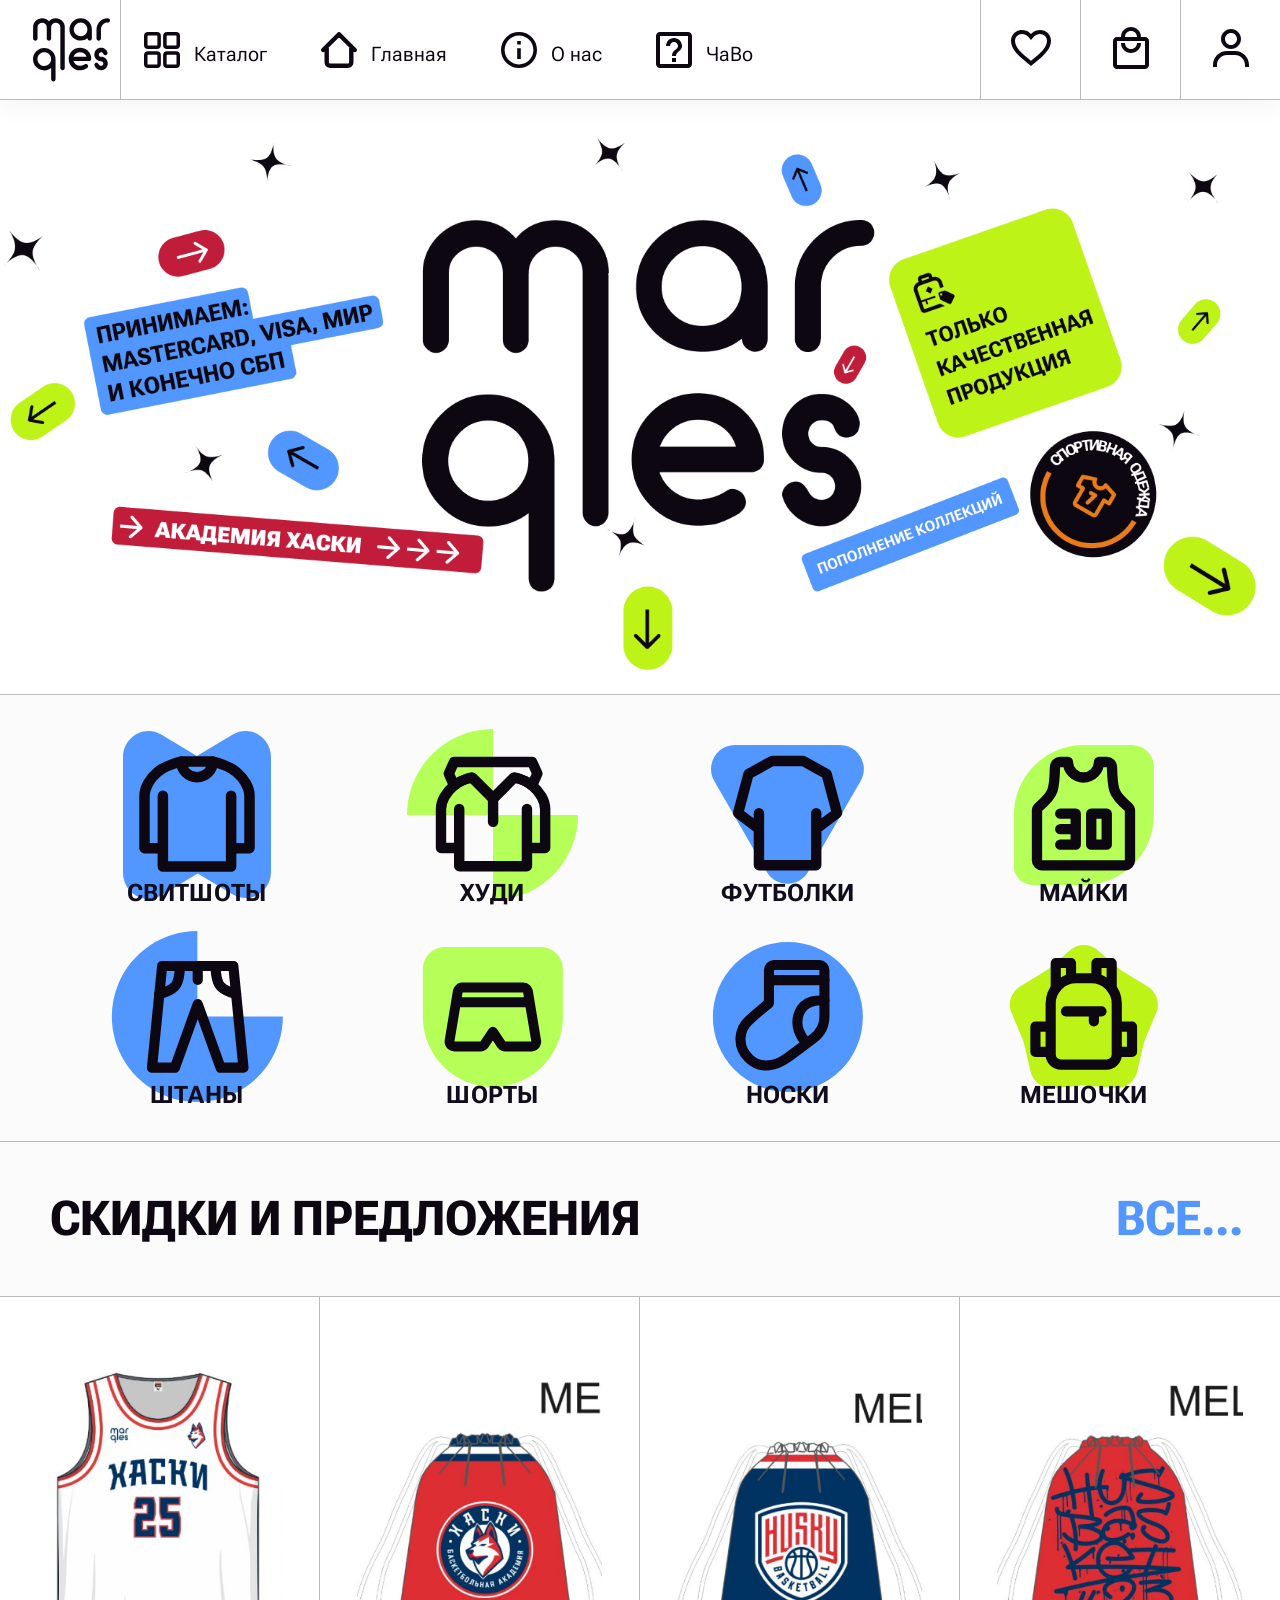
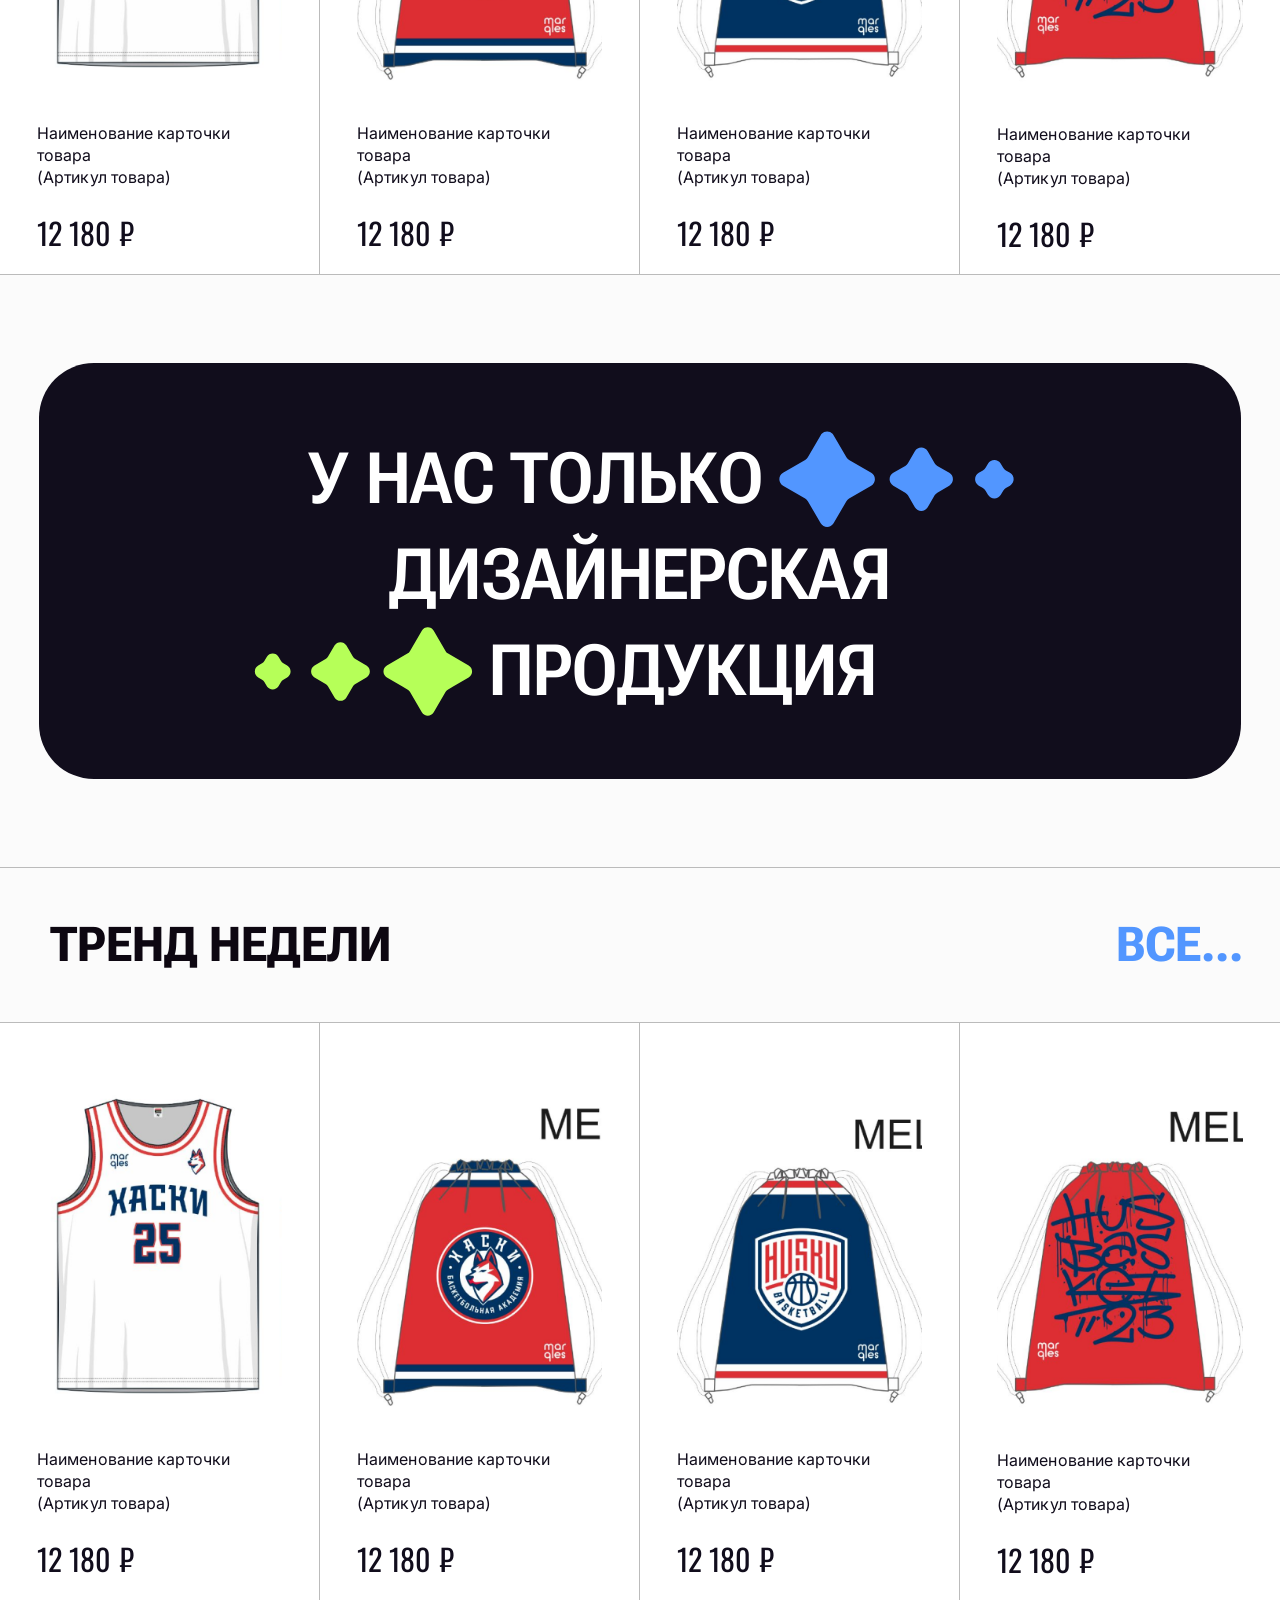
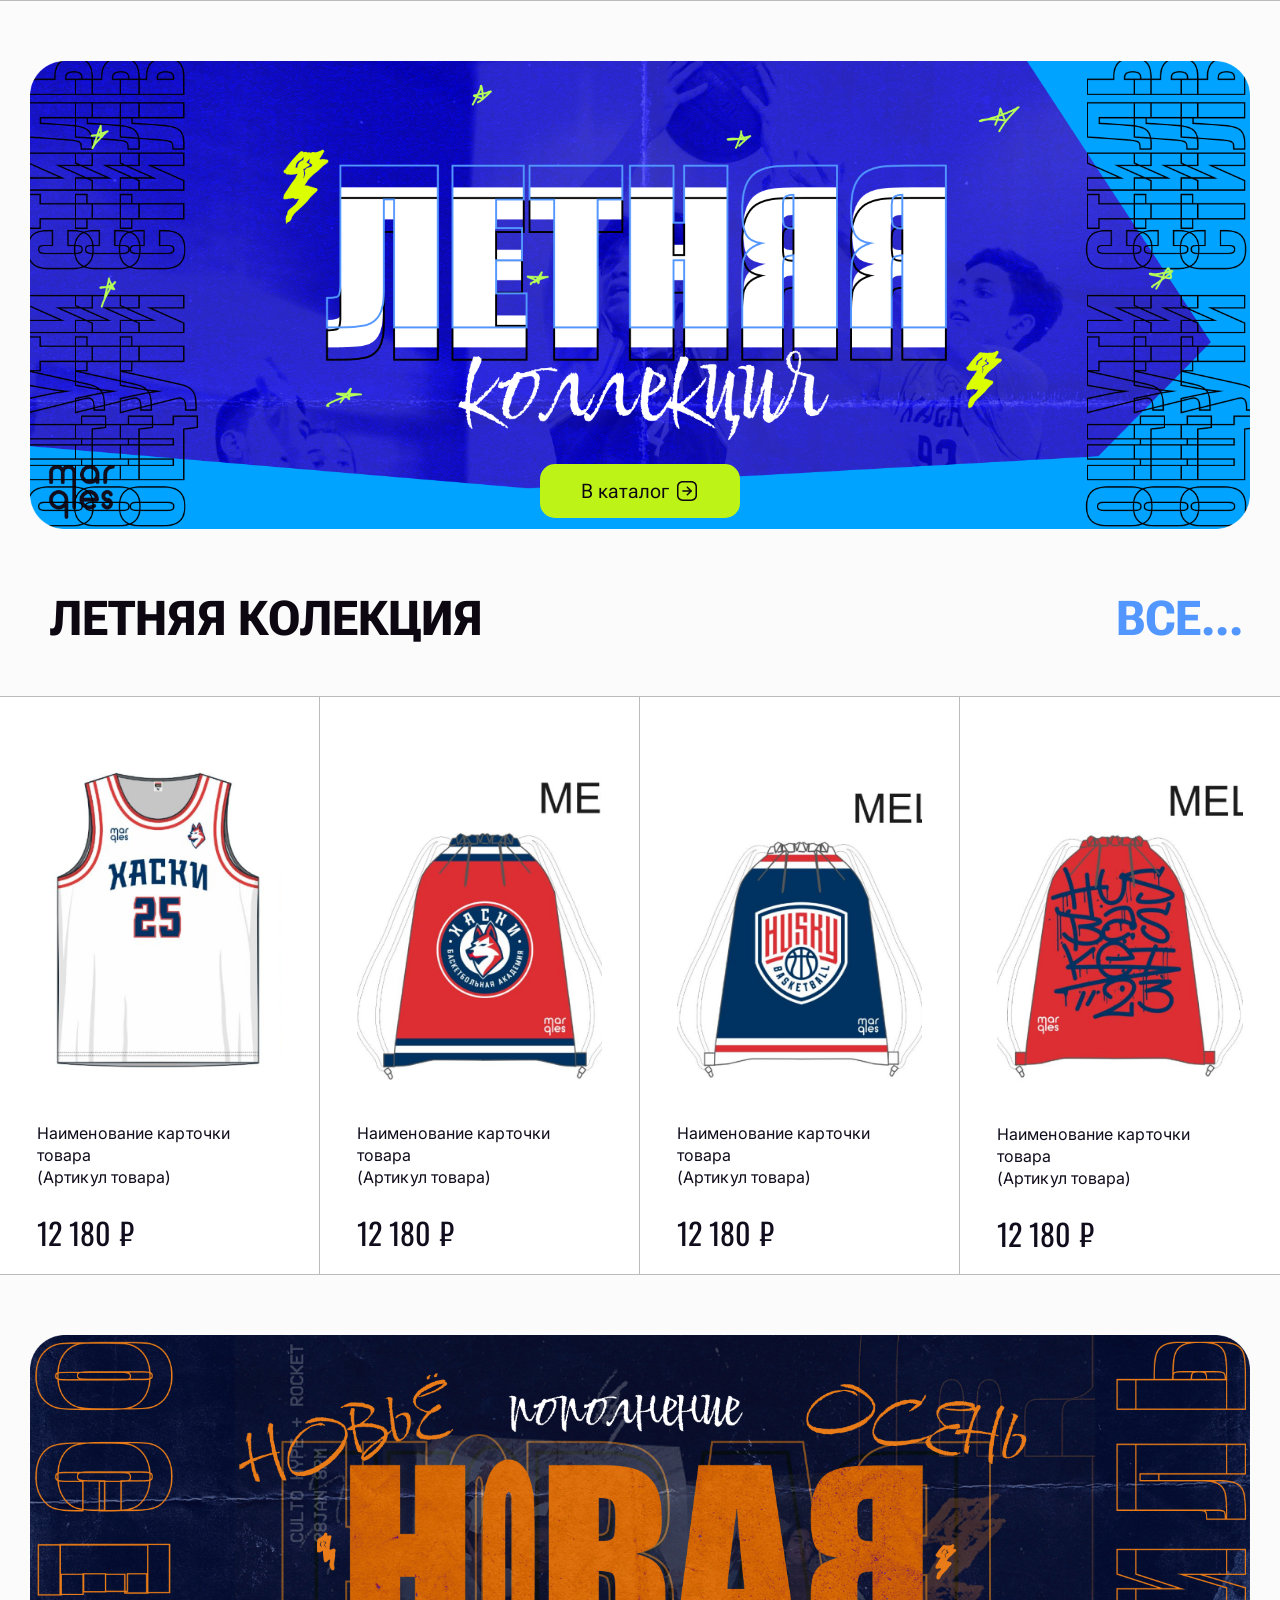
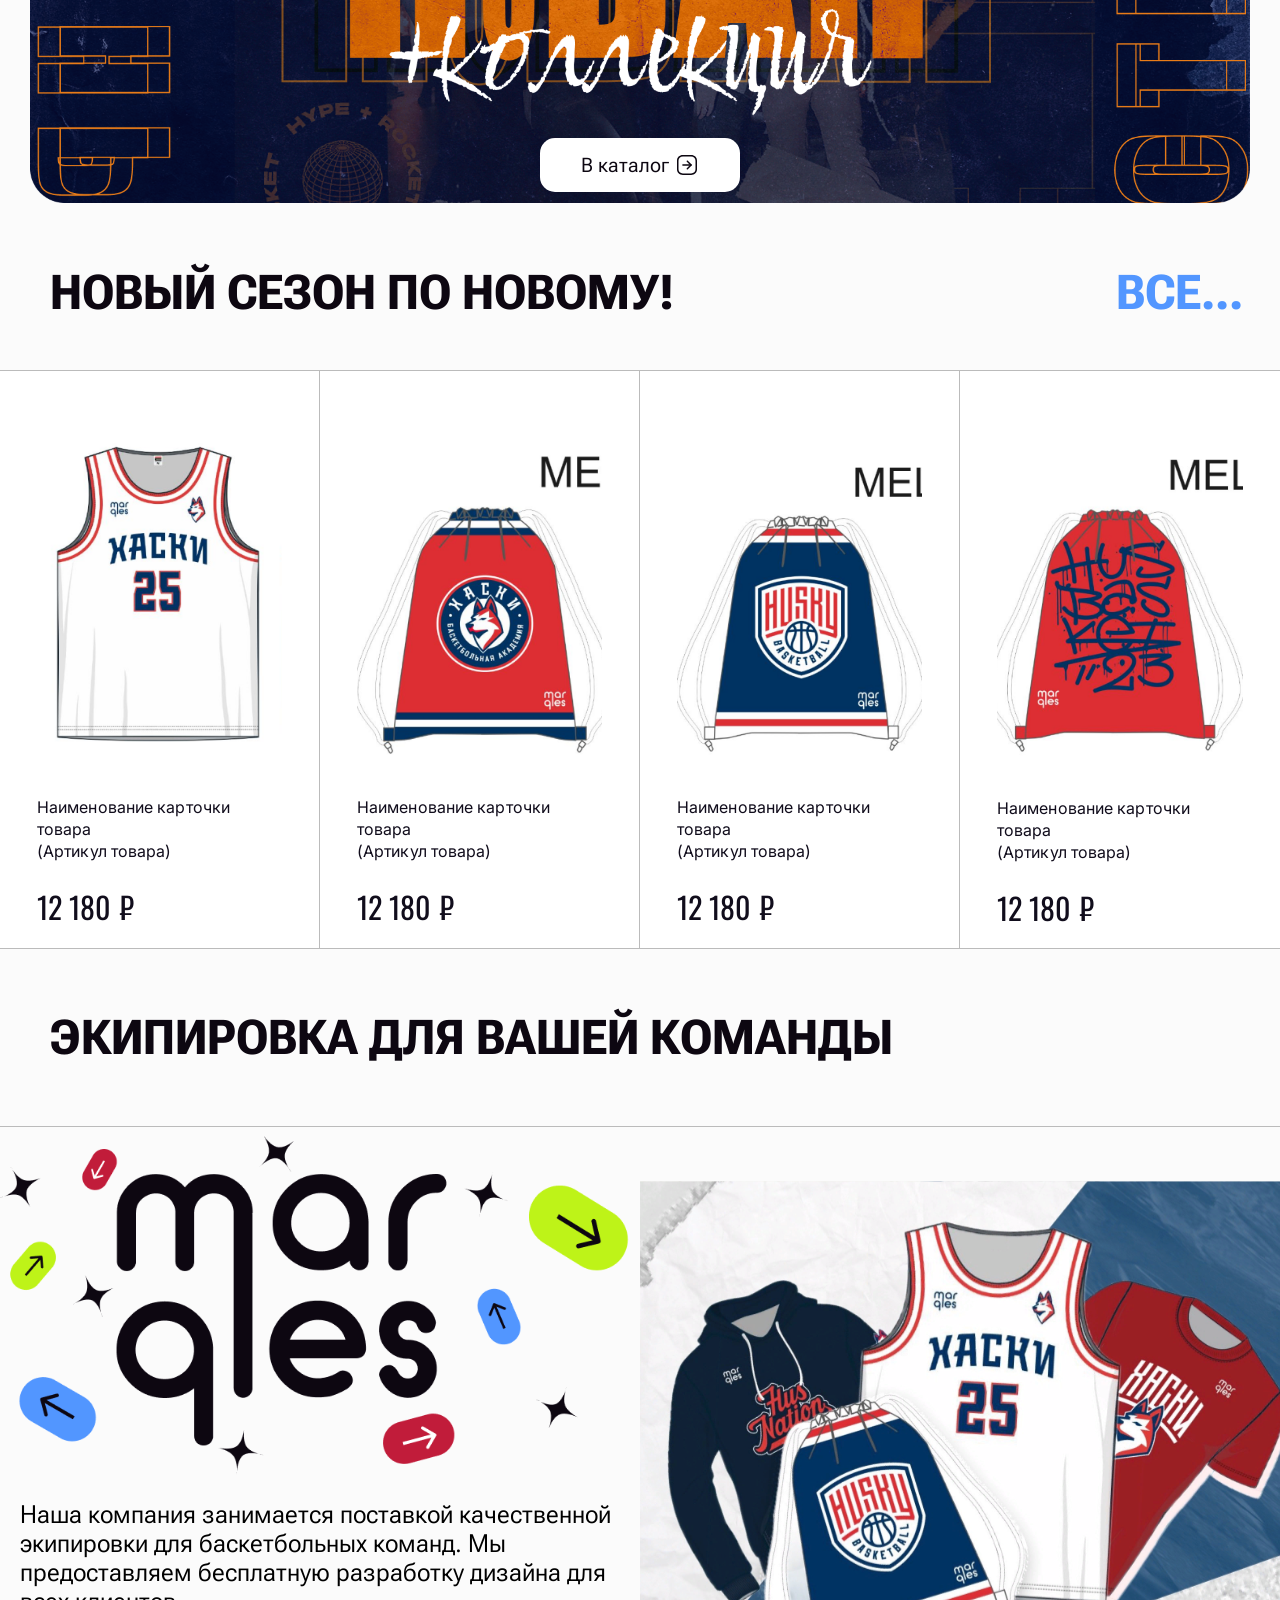
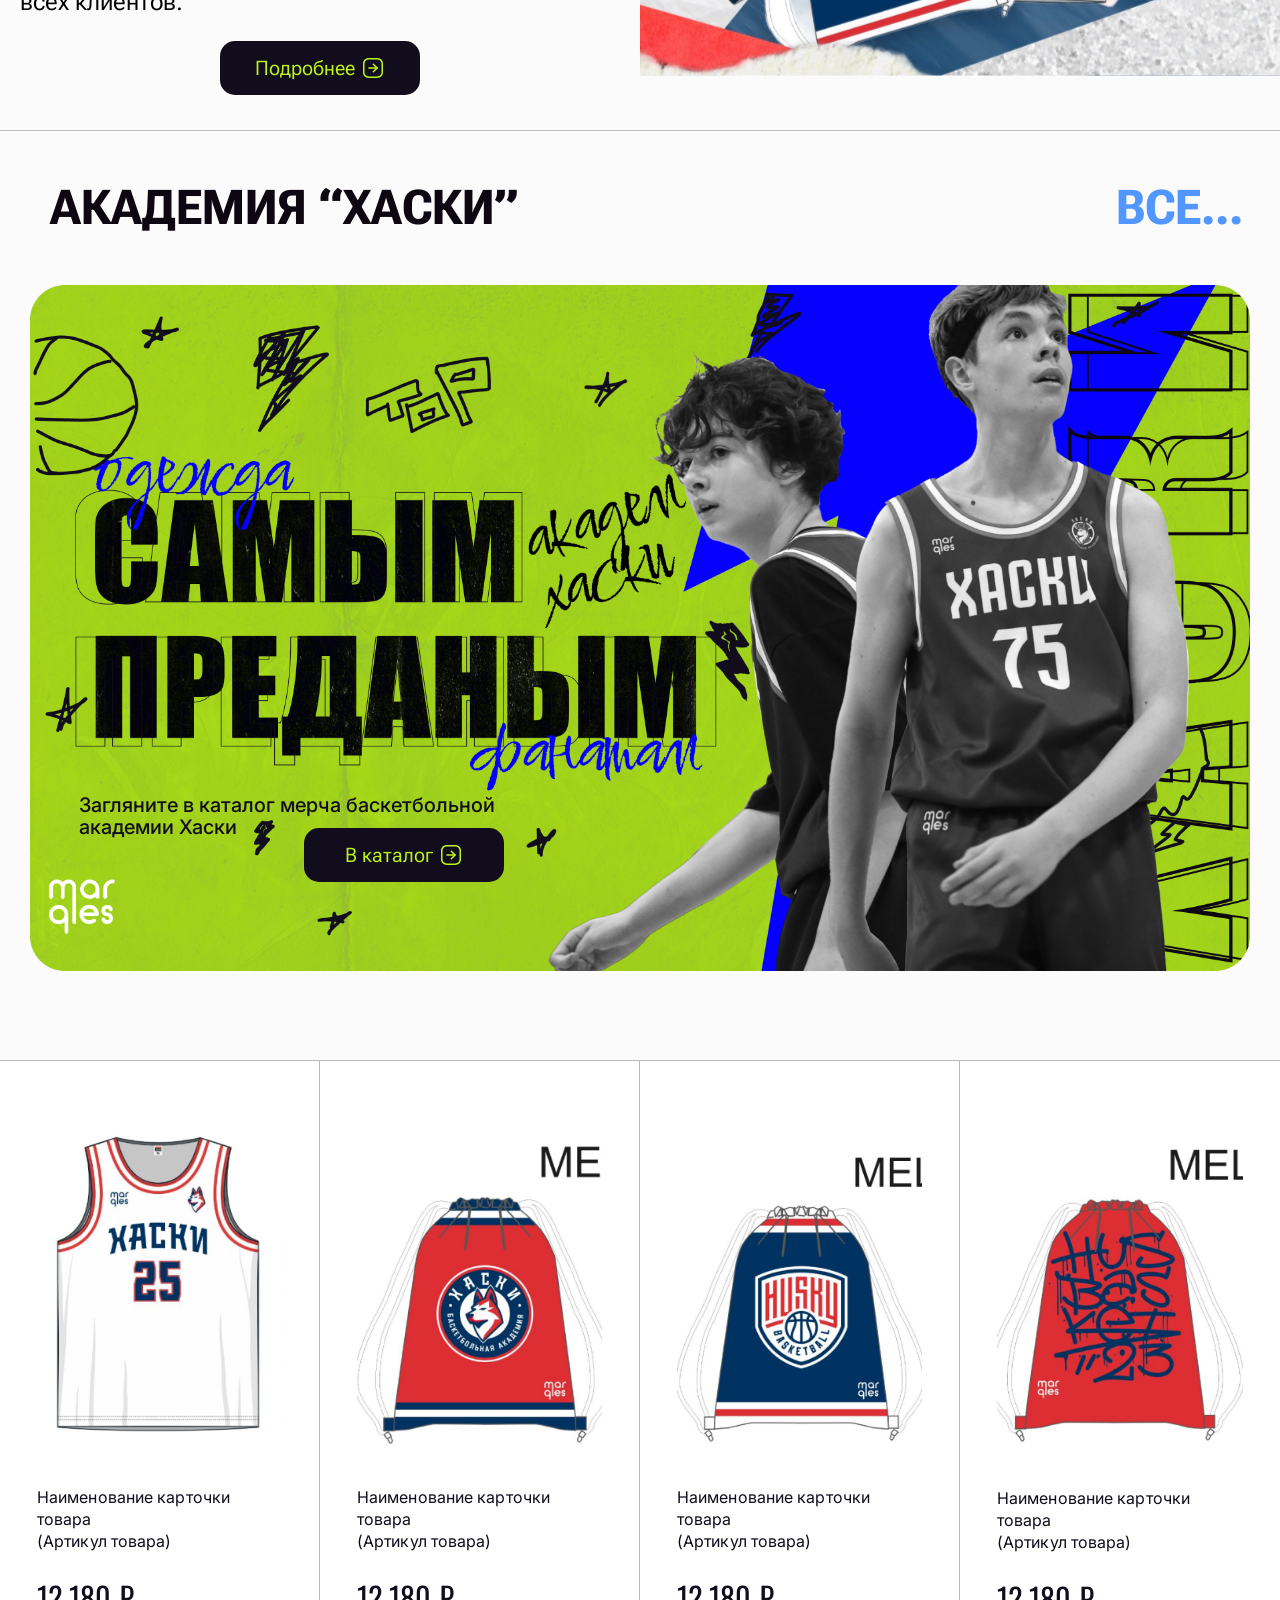
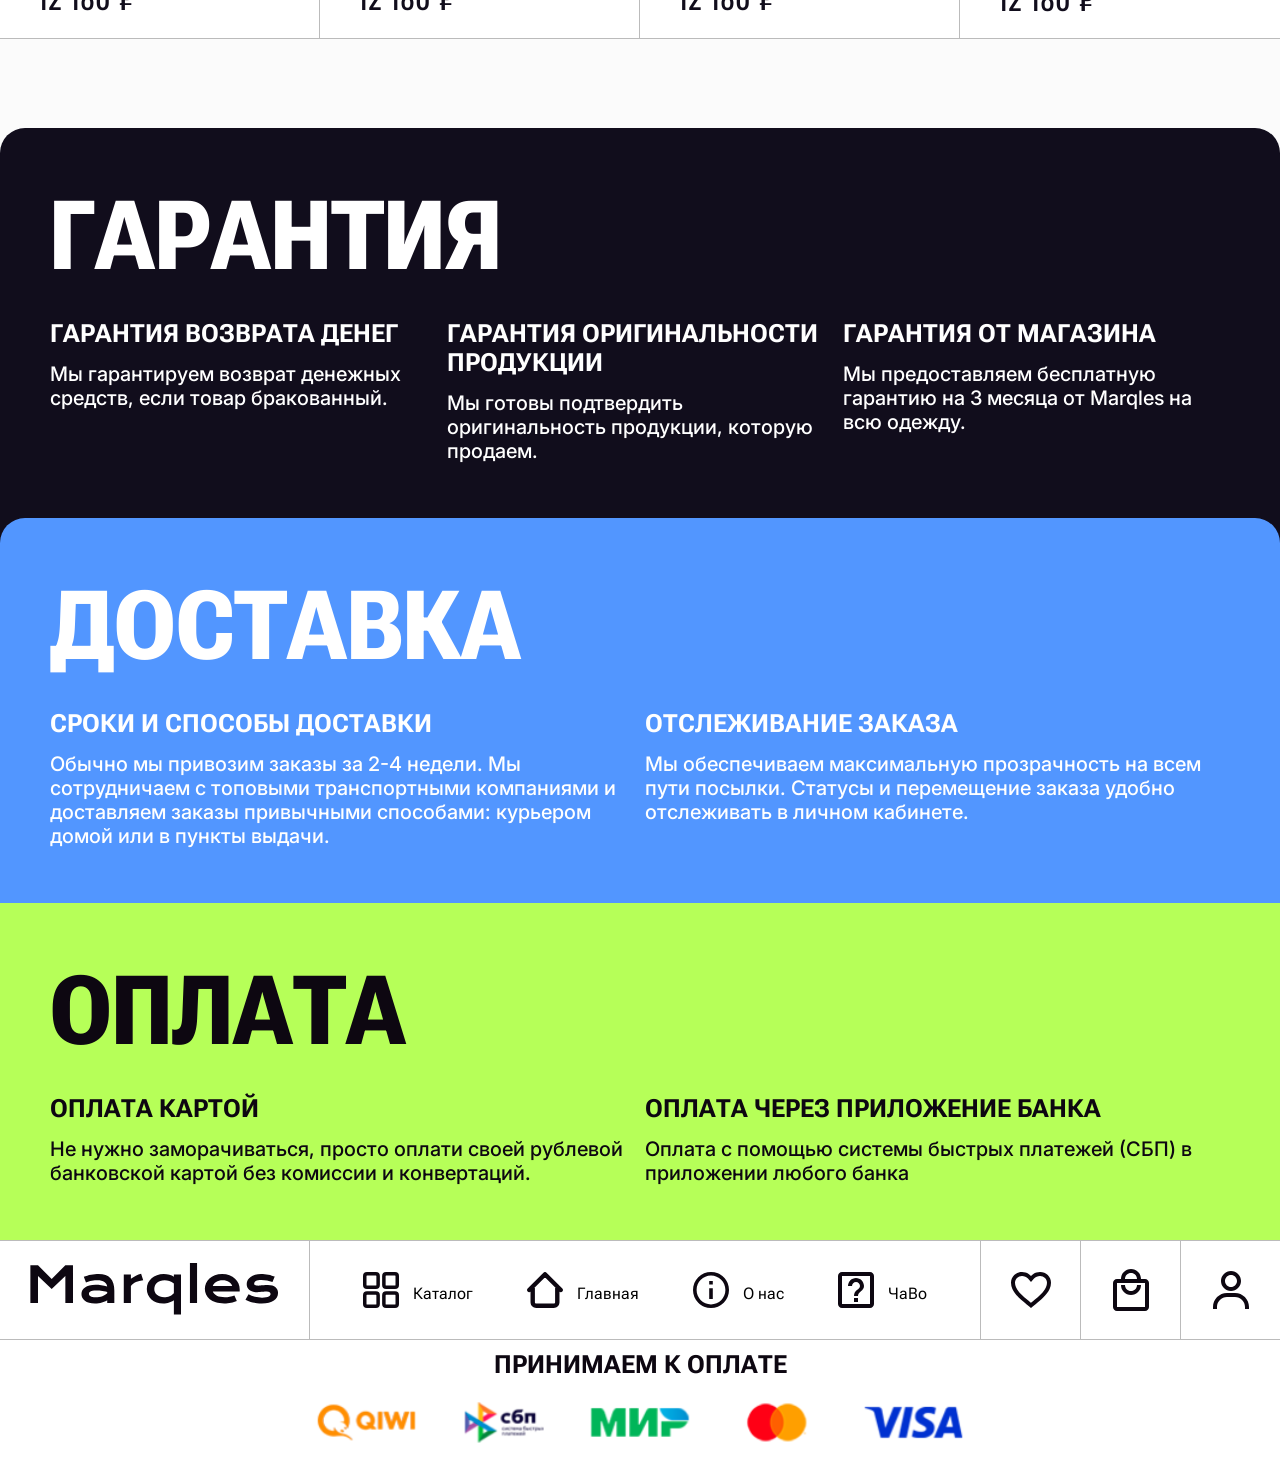
==== commit fe37eb56: "44444" ====
--- a/index.html
+++ b/index.html
@@ -1103,7 +1103,7 @@
                             </div>
                         </div>
                         <div class="team-equipment_right">
-                            <img src="img/team-equipment_right.png" alt="">
+                            <img src="img/index_husky.svg" alt="">
                         </div>
                     </div>
                 </div>
--- a/css/style.css
+++ b/css/style.css
@@ -30,7 +30,7 @@
     -ms-text-size-adjust: 100%;
     -moz-text-size-adjust: 100%;
     -webkit-text-size-adjust: 100%;
-    background: #fbfbfb;
+    /* background: #fbfbfb; */
 }
 
 input,
@@ -79,11 +79,17 @@
 .body__white {
     background-color: #fff;
 }
+.main {
+    position: relative;
+    z-index: 0;
+}
 .header {
     border-bottom: 1px solid #bbb;
     background: #fff;
     box-shadow: 0px 5px 25px 0px rgba(0, 0, 0, 0.05);
     height: 100px;
+    position: relative;
+    z-index: 11111;
 }
 .header__container {
     display: flex;
@@ -726,7 +732,7 @@
     }
     .product__header {
         padding: 26px 10px 26px 31px;
-        background: #fff;
+        /* background: #fff; */
     }
     .product__first-title {
         font-size: 45px;
@@ -974,6 +980,10 @@
     }
 }
 
+.info-block {
+    padding-top: 89px;
+    background: #fbfbfb;
+}
 .info-block__guarantee {
     border-radius: 25px 25px 0 0;
     background: #110d1c;
@@ -1312,6 +1322,9 @@
         padding-right: 0;
         max-width: 20px;
     }
+    .footer-navigation__nav-menu .footer__menu__link_right img {
+        max-width: 20px;
+    }
     .footer__menu__link_right img {
         max-width: 20px;
     }
@@ -1424,7 +1437,7 @@
     text-align: center;
     font-size: 35px;
     font-style: normal;
-    font-weight: 400;
+    font-weight: 500;
     line-height: normal;
     max-width: 711px;
     margin: 0 auto;
@@ -1769,7 +1782,7 @@
     .academy-husky .product__header {
         display: none;
     }
-    .academy {
+    .academy-husky .academy {
         padding-top: 40px;
     }
 }
@@ -1880,6 +1893,9 @@
     .husky-catalog__header {
         font-size: 20px;
         padding-bottom: 10px;
+    }
+    .husky-catalog__category {
+        padding: 41px 20px;
     }
 }
 
@@ -2111,9 +2127,6 @@
     .catalog__main .product__item {
         width: 50%;
     }
-    .catalog__filter {
-        width: 50%;
-    }
     .catalog .product-categories__text {
         font-size: 21.723px;
         line-height: 15.298px;
@@ -2133,7 +2146,6 @@
     .catalog .product-categories__list {
         gap: 40px 0;
     }
-    
 }
 @media (max-width: 768px) {
     .catalog .product-categories__list {
@@ -2156,7 +2168,6 @@
         line-height: 70px;
     }
     .catalog__header {
-
         padding: 30px 10px;
     }
     .catalog__filter__header button {
@@ -2187,6 +2198,7 @@
 /* FAVORITES */
 .favourites {
     padding-bottom: 60px;
+    background: #fbfbfb;
 }
 .favourites__header {
     padding: 80px 50px 60px;
@@ -2461,6 +2473,7 @@
 /* ORDER */
 .order {
     padding-bottom: 100px;
+    background: #fbfbfb;
 }
 .order .favourites__header {
     padding: 81px 142px;
@@ -2764,10 +2777,14 @@
     line-height: normal;
     margin: 0 auto;
 }
+.paymet__button__wrap {
+    padding: 0 20px;
+}
 .order__offerta {
     padding: 19px 60px 50px;
     display: flex;
     align-items: center;
+    max-width: 476px;
 }
 .order__offerta label {
     max-width: 325px;
@@ -2814,7 +2831,9 @@
     .order .favourites__header {
         padding: 81px 40px;
     }
-    .data__form, .address__form, .user__oreder__content {
+    .data__form,
+    .address__form,
+    .user__oreder__content {
         padding: 12px 35px;
     }
     .order__form__title {
@@ -2873,8 +2892,18 @@
     .order .favourites__title {
         line-height: 75px;
     }
+    .order__offerta {
+        margin: 0 auto;
+        padding: 20px;
+    }
 }
 @media (max-width: 768px) {
+    .user__oreder__item {
+        gap: 0 10px;
+    }
+    .order__left {
+        width: 100%;
+    }
     .order__main {
         padding: 0px;
     }
@@ -2884,7 +2913,9 @@
     .user__oreder__item {
         width: 100%;
     }
-    .data__form, .address__form, .user__oreder__content {
+    .data__form,
+    .address__form,
+    .user__oreder__content {
         padding: 12px 20px;
     }
     .order .favourites__header {
@@ -2894,9 +2925,12 @@
         font-size: 37px;
         line-height: 37.5px;
     }
-    
 }
 /* PRODUCT CARD */
+.product__card,
+.similar__products {
+    background: #fbfbfb;
+}
 ul.breadcrumb {
     padding: 17px 30px;
     list-style: none;
@@ -2931,11 +2965,6 @@
     width: 100%;
     min-height: 100%;
 } */
-.slider-nav {
-    max-width: 560px;
-    height: 85px;
-    margin: auto;
-}
 .slider-nav .slick-track {
     height: 85px;
 }
@@ -2959,6 +2988,8 @@
 .product__card__left {
     border-top: 1px solid rgba(187, 187, 187, 0.73);
     border-bottom: 1px solid rgba(187, 187, 187, 0.73);
+    /* max-width: 646px; */
+    width: 34%;
 }
 .product__card__back {
     border-bottom: 1px solid rgba(187, 187, 187, 0.73);
@@ -2973,7 +3004,10 @@
     line-height: 50px; /* 111.111% */
 }
 .product__carosel {
-    padding: 43px 36px 0px 50px;
+    margin: 43px 36px 26px 50px;
+    max-width: 560px;
+    /* max-width: 560px;
+    width: 100%; */
 }
 .product__card__middle__top {
     padding: 25px 20px;
@@ -3089,11 +3123,15 @@
 }
 .product__card__middle {
     border: 1px solid rgba(187, 187, 187, 0.73);
+    /* max-width: 790px; */
+    width: 41%;
 }
 .product__card__right {
     border-top: 1px solid rgba(187, 187, 187, 0.73);
     border-bottom: 1px solid rgba(187, 187, 187, 0.73);
     padding: 25px 20px;
+    /* max-width: 484px; */
+    width: 25%;
 }
 .product__characteristic__title {
     color: rgba(13, 7, 17, 0.71);
@@ -3105,7 +3143,6 @@
 }
 .product__characteristic__name {
     color: var(--1, #0d0711);
-    text-align: right;
     font-family: Inter;
     font-size: 20px;
     font-style: normal;
@@ -3120,12 +3157,13 @@
 .product__characteristic__wrap {
     padding-top: 55px;
 }
-.slick-slide {
+.slider-nav .slick-slide {
     max-width: 125px;
     margin: 0 7px;
 }
+
 .slider-nav {
-    max-width: 420px;
+    max-width: 440px;
     height: 125px;
     margin: auto;
 }
@@ -3134,7 +3172,7 @@
 }
 
 .slick-prev {
-    left: -20px;
+    left: -25px;
 }
 .slick-arrow {
     position: absolute;
@@ -3143,26 +3181,184 @@
     margin-top: 0px;
 }
 .slick-next {
-    right: -20px;
-}
-.slick-prev {
-    background-image: url("data:image/svg+xml;charset=UTF-8,%3csvg width='21' height='24' viewBox='0 0 21 24' fill='none' xmlns='http://www.w3.org/2000/svg'%3e%3cpath d='M0.939341 13.0607C0.353554 12.4749 0.353554 11.5251 0.939341 10.9393L10.4853 1.3934C11.0711 0.807611 12.0208 0.807611 12.6066 1.3934C13.1924 1.97919 13.1924 2.92893 12.6066 3.51472L4.12132 12L12.6066 20.4853C13.1924 21.0711 13.1924 22.0208 12.6066 22.6066C12.0208 23.1924 11.0711 23.1924 10.4853 22.6066L0.939341 13.0607ZM21 13.5H2V10.5H21V13.5Z' fill='%230D0711'/%3e%3c/svg%3e ");
-}
-.slick-next:before, .slick-prev:before {
+    right: -25px;
+}
+.slider .slick-arrow.slick-prev {
+    background: url("../img/left_slider.svg") 0 0 / 100% no-repeat;
+}
+
+.slider .slick-arrow.slick-next {
+    background: url("../img/right__slider.svg") 0 0 / 100% no-repeat;
+}
+.slick-next:before,
+.slick-prev:before {
     font-size: 25px;
     line-height: 1;
     opacity: 0;
-
-}
-@media (max-width: 500px) {
-
-}
+}
+.slider .slick-arrow {
+    width: 20px;
+    height: 24px;
+}
+.slick-prev:before {
+    content: "";
+}
+.slick-next:before,
+[dir="rtl"] .slick-prev:before {
+    content: "";
+}
+.slick-slide img {
+    max-width: 100%;
+}
+.similar__products__title_mobile {
+    display: none;
+    color: var(--1, #0d0711);
+    font-size: 35px;
+    font-style: normal;
+    font-weight: 700;
+    line-height: 45px;
+}
+.product__card__title__mobile {
+    display: none;
+}
+@media (max-width: 1720px) {
+    .product__card__title {
+        font-size: 35px;
+    }
+}
+@media (max-width: 1600px) {
+    .similar__products .product__item,
+    .similar__products .catalog__filter {
+        width: 33.33%;
+    }
+    .product__card__title {
+        font-size: 24px;
+        line-height: 32px;
+    }
+    .product__card__price {
+        font-size: 25px;
+        padding-top: 4px;
+    }
+    .product__card__size {
+        padding-top: 4px;
+    }
+    .card__description__text {
+        font-size: 17px;
+        line-height: 26px;
+    }
+    .product__carosel {
+        margin: 26px 30px;
+    }
+    .slick-prev {
+        left: -25px;
+    }
+    .slick-next {
+        right: -25px;
+    }
+    .slider-nav .slick-slide {
+        max-width: 110px;
+    }
+    .product__characteristic__item {
+        display: block;
+    }
+    .product__characteristic__title,
+    .product__characteristic__name {
+        line-height: 30px;
+        display: block;
+    }
+    .product__characteristic__wrap {
+        padding-top: 24px;
+    }
+    .product__card__back {
+        padding: 20px 0 20px 32px;
+    }
+    .product__card__back .back__link {
+        font-size: 30px;
+        line-height: 30px;
+    }
+}
+@media (max-width: 1024px) {
+    .product__card__main {
+        flex-wrap: wrap;
+    }
+    .product__card__left {
+        width: 100%;
+    }
+    .product__carosel {
+        margin: 20px auto;
+    }
+    .product__card__middle,
+    .product__card__right {
+        width: 50%;
+    }
+    .product__characteristic__item {
+        display: flex;
+    }
+    .product__characteristic__title,
+    .product__characteristic__name {
+        line-height: 50px;
+    }
+    .similar__products .catalog__filter,
+    .similar__products .product__item {
+        width: 50%;
+    }
+}
+@media (max-width: 768px) {
+    .product__card__back {
+        display: none;
+    }
+    .breadcrumb {
+        display: none;
+    }
+    .product__card__left,
+    .product__card__middle,
+    .product__card__right {
+        border: none;
+        width: 100%;
+    }
+    .product__card__right {
+        display: none;
+    }
+    .product__card__title {
+        display: none;
+    }
+    .product__card__middle__top {
+        padding-top: 0;
+    }
+    .card__description__content {
+        border: none;
+    }
+    .similar__products .catalog__filter {
+        display: none;
+    }
+    .product__card__title__desc_mobile {
+        display: block;
+    }
+    .similar__products__title_mobile {
+        display: block;
+    }
+    .similar__products .favourites__title {
+        display: none;
+    }
+    .slider-nav {
+        margin: 0 35px;
+    }
+    .product__card__left {
+        padding: 0 20px;
+    }
+    .product__card__title__mobile {
+        display: block;
+        padding: 30px 0 20px;
+        text-align: center;
+    }
+}
+
 .make__order__item {
     border-radius: 54px;
     background: #eceef5;
     box-shadow: 0px 0px 25px 0px rgba(13, 7, 17, 0.05);
     width: calc(50% - 34px);
-    height: 424px;
+    min-height: 424px;
     position: relative;
     display: flex;
     align-items: center;
@@ -3170,7 +3366,7 @@
 .make__order {
     padding: 0 30px;
     display: flex;
-    gap: 13px 34px;
+    gap: 30px 34px;
     flex-wrap: wrap;
     position: relative;
     z-index: 0;
@@ -3183,7 +3379,7 @@
     margin: 0 auto;
     max-width: 100%;
     z-index: 22;
-    top: 20px;
+    top: 27px;
 }
 .make__order__item .title {
     color: var(--1, #0d0711);
@@ -3275,12 +3471,15 @@
     display: flex;
     flex-direction: column;
     align-items: center;
-    padding-top: 55px;
-}
-.questions__contact__left__form form input {
+    padding: 55px 20px 0;
+    /* padding-top: 55px; */
+}
+.questions__contact__left__form form #recipient-name,
+.questions__contact__left__form form #recipient-email {
     border-radius: 25px;
     background: #0d0711;
-    width: 326px;
+    max-width: 326px;
+    width: 100%;
     height: 71px;
     color: #eceef5;
     font-family: Inter;
@@ -3294,7 +3493,8 @@
 .questions__contact__left__form form button {
     border-radius: 25px;
     background: #0d0711;
-    width: 326px;
+    max-width: 326px;
+    width: 100%;
     height: 71px;
     color: #eceef5;
     font-family: Roboto Flex;
@@ -3345,7 +3545,7 @@
     font-style: normal;
     font-weight: 400;
     line-height: normal;
-    max-width: 178px;
+    max-width: 209px;
 }
 .questions__contact__left__form .offerta__link {
     color: #5296ff;
@@ -3386,7 +3586,7 @@
     outline: none;
     position: relative;
     color: #000;
-
+    padding-right: 34px;
     font-family: Roboto Flex;
     font-size: 30px;
     font-style: normal;
@@ -3455,20 +3655,61 @@
 .questions__contact__right__right img {
     max-width: 100%;
 }
+.make__order__link {
+    padding-top: 18px;
+}
+.make__order__link a {
+    color: #eceef5;
+    font-family: Roboto Flex;
+    font-size: 12.5px;
+    font-style: normal;
+    font-weight: 700;
+    line-height: 114.2%;
+    border-radius: 23.25px 0px;
+    background: #0d0711;
+    width: 142px;
+    height: 35px;
+    display: flex;
+    justify-content: center;
+    align-items: center;
+}
+.order2 .make__order__item__left {
+    max-width: 570px;
+    width: 100%;
+}
+.order5 .make__order__item__left {
+    max-width: 574px;
+    width: 100%;
+}
 @media (max-width: 1800px) {
+    .questions__contact__right__left {
+        margin: 24px 51px 34px;
+    }
     .questions__contact__left {
-        padding-left:  0;
+        padding-left: 0;
+        max-width: 510px;
+        width: 100%;
+    }
+    .questions__contact__right {
+        max-width: 510px;
+        width: 100%;
+    }
+    .questions__contact__left__form form {
+        width: 100%;
     }
     .questions__contact__left .container {
         display: block;
         margin: 0 auto;
+        width: 100%;
     }
     .questions__contact__left__title {
         position: relative;
         z-index: 22;
-        max-width: 300px;
+        max-width: 400px;
         padding-left: 20px;
         padding-top: 20px;
+        margin: 0 auto;
+        padding-top: 50px;
     }
     .questions__contact__left__form {
         position: relative;
@@ -3487,17 +3728,23 @@
     .questions__answer__left__accordion .accordion-item {
         border-radius: 20px;
         border: 2px solid #000;
-        
+
         padding: 28px 34px;
         position: relative;
         margin-top: 15px;
     }
 }
 @media (max-width: 1700px) {
+    .make__order__item__left {
+        margin: 0;
+    }
     .make__order__bg {
         display: none;
     }
-    .make__order__item__right, .make__order__item__left {
+    .make__order__item__right,
+    .make__order__item__left,
+    .order2 .make__order__item__left,
+    .order5 .make__order__item__left {
         width: 60%;
     }
     .make__order__item img {
@@ -3506,10 +3753,17 @@
     .img_right {
         padding-left: 30px;
     }
+    .make__order__item  {
+        padding: 50px;
+        justify-content: space-between;
+    }
+    .img_right {
+        padding-left: 0;
+    }
 }
 @media (max-width: 1600px) {
     .questions__contact__container {
-        display:block;
+        display: block;
     }
     .questions__contact__left,
     .questions__contact__right {
@@ -3528,6 +3782,20 @@
         order: -1;
     }
 }
+@media (max-width: 1440px) {
+    .order2 .make__order__item__left {
+        max-width: 100%;
+        width: 50%;
+    }
+    .order5 .make__order__item__left {
+        max-width: 100%;
+        width: 50%;
+    }
+    .make__order__item {
+        width: 100%;
+        min-height: 0;
+    }
+}
 @media (max-width: 1024px) {
     .make__order__item {
         width: 100%;
@@ -3541,6 +3809,53 @@
     }
 }
 @media (max-width: 768px) {
+    .order2 .make__order__item__left {
+        max-width: 100%;
+        width: 100%;
+    }
+    .order5 .make__order__item__left {
+        max-width: 100%;
+        width: 100%;
+    }
+    .make__order__item__right, .make__order__item__left, .order2 .make__order__item__left, .order5 .make__order__item__left {
+        width: 100%;
+    }
+    .make__order__link a {
+        margin: 0 auto;
+    }
+    .order1 {
+        order: 1;
+    }
+    .order2 {
+        order: 6;
+    }
+    .order3 {
+        order: 2;
+    }
+    .order4 {
+        order: 5;
+    }
+    .order5 {
+        order: 3;
+    }
+    .order6 {
+        order: 4;
+    }
+    .img_right {
+        padding: 0;
+    }
+    .questions__contact__left__title .title {
+        font-size: 42.785px;
+    }
+    .questions__contact__left__title .subtitle {
+        font-size: 20px;
+    }
+    .questions__answer__left__accordion .ui-accordion-header {
+        font-size: 18px;
+    }
+    .questions__answer__left__accordion .ui-accordion-content {
+        font-size: 16px;
+    }
     .questions__contact__left {
         width: 100%;
     }
@@ -3548,17 +3863,24 @@
         width: 100%;
     }
     .questions__contact__left__form form {
-        max-width: 481px;
         width: 100%;
     }
     .make__order__item {
         flex-direction: column;
         height: auto;
-        padding: 30px;
-    }
-    .make__order__item__right, .make__order__item__left {
+        padding: 27px 23px 55px;
+    }
+    .make__order__item .title {
+        font-size: 28px;
+    }
+    .make__order__item .text {
+        font-size: 18px;
+    }
+    .make__order__item__right,
+    .make__order__item__left {
         width: 100%;
         order: 1;
+        padding-top: 10px;
     }
     .make__order__item__left {
         margin-left: 0;
@@ -3582,4 +3904,4 @@
         padding: 25px 24px 0;
         justify-content: space-between;
     }
-}+}
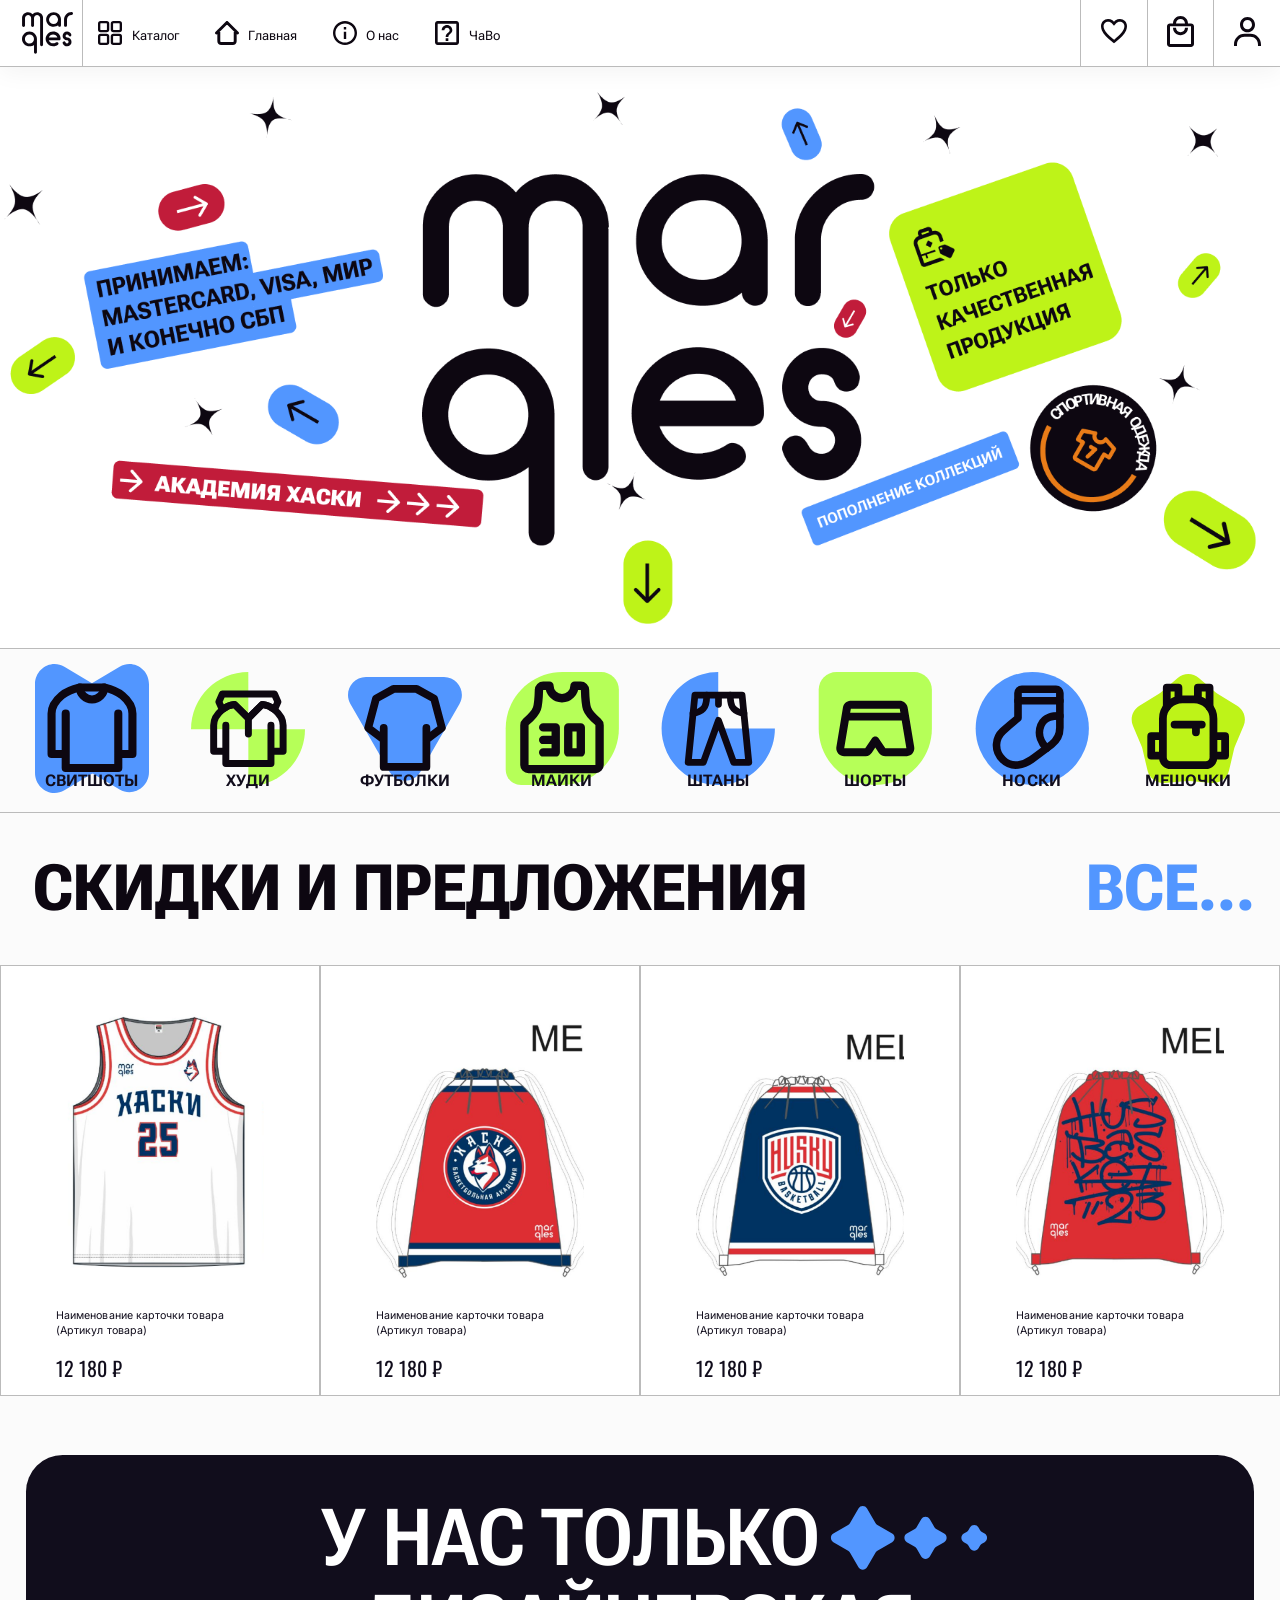
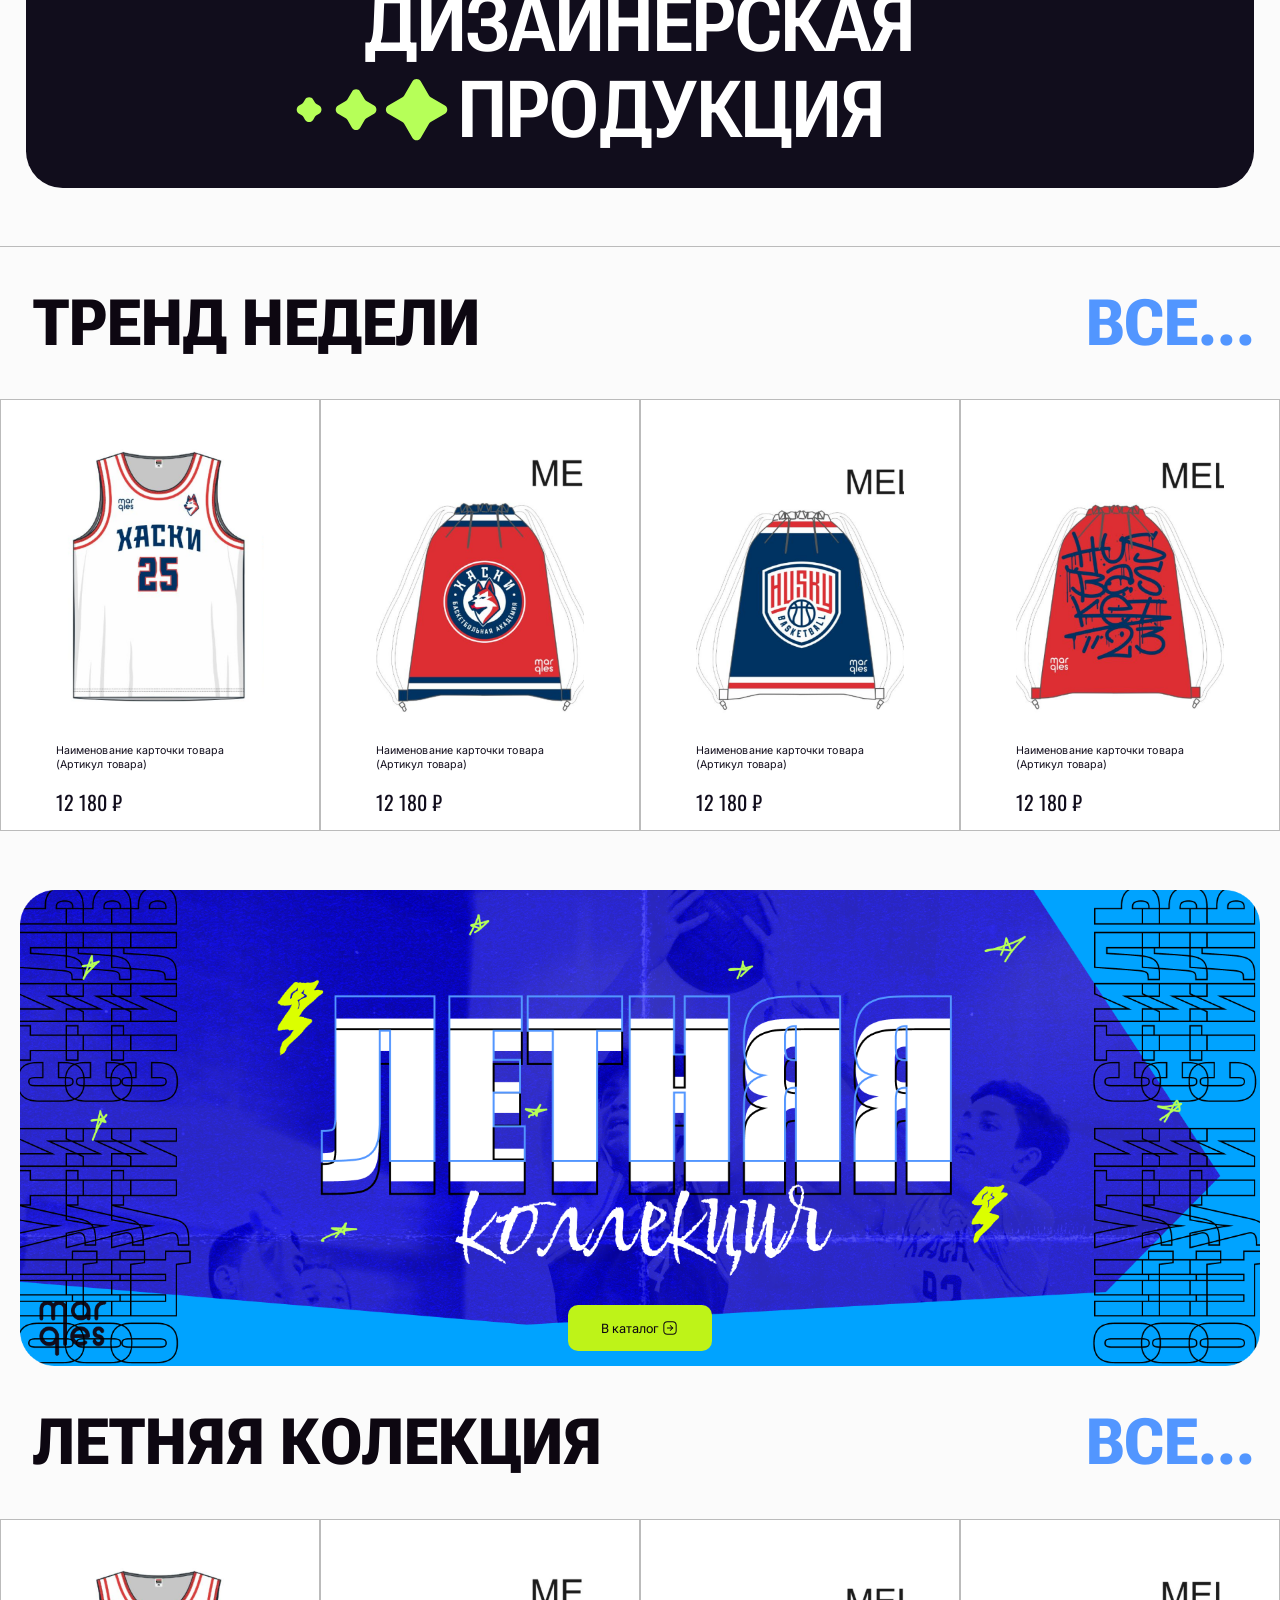
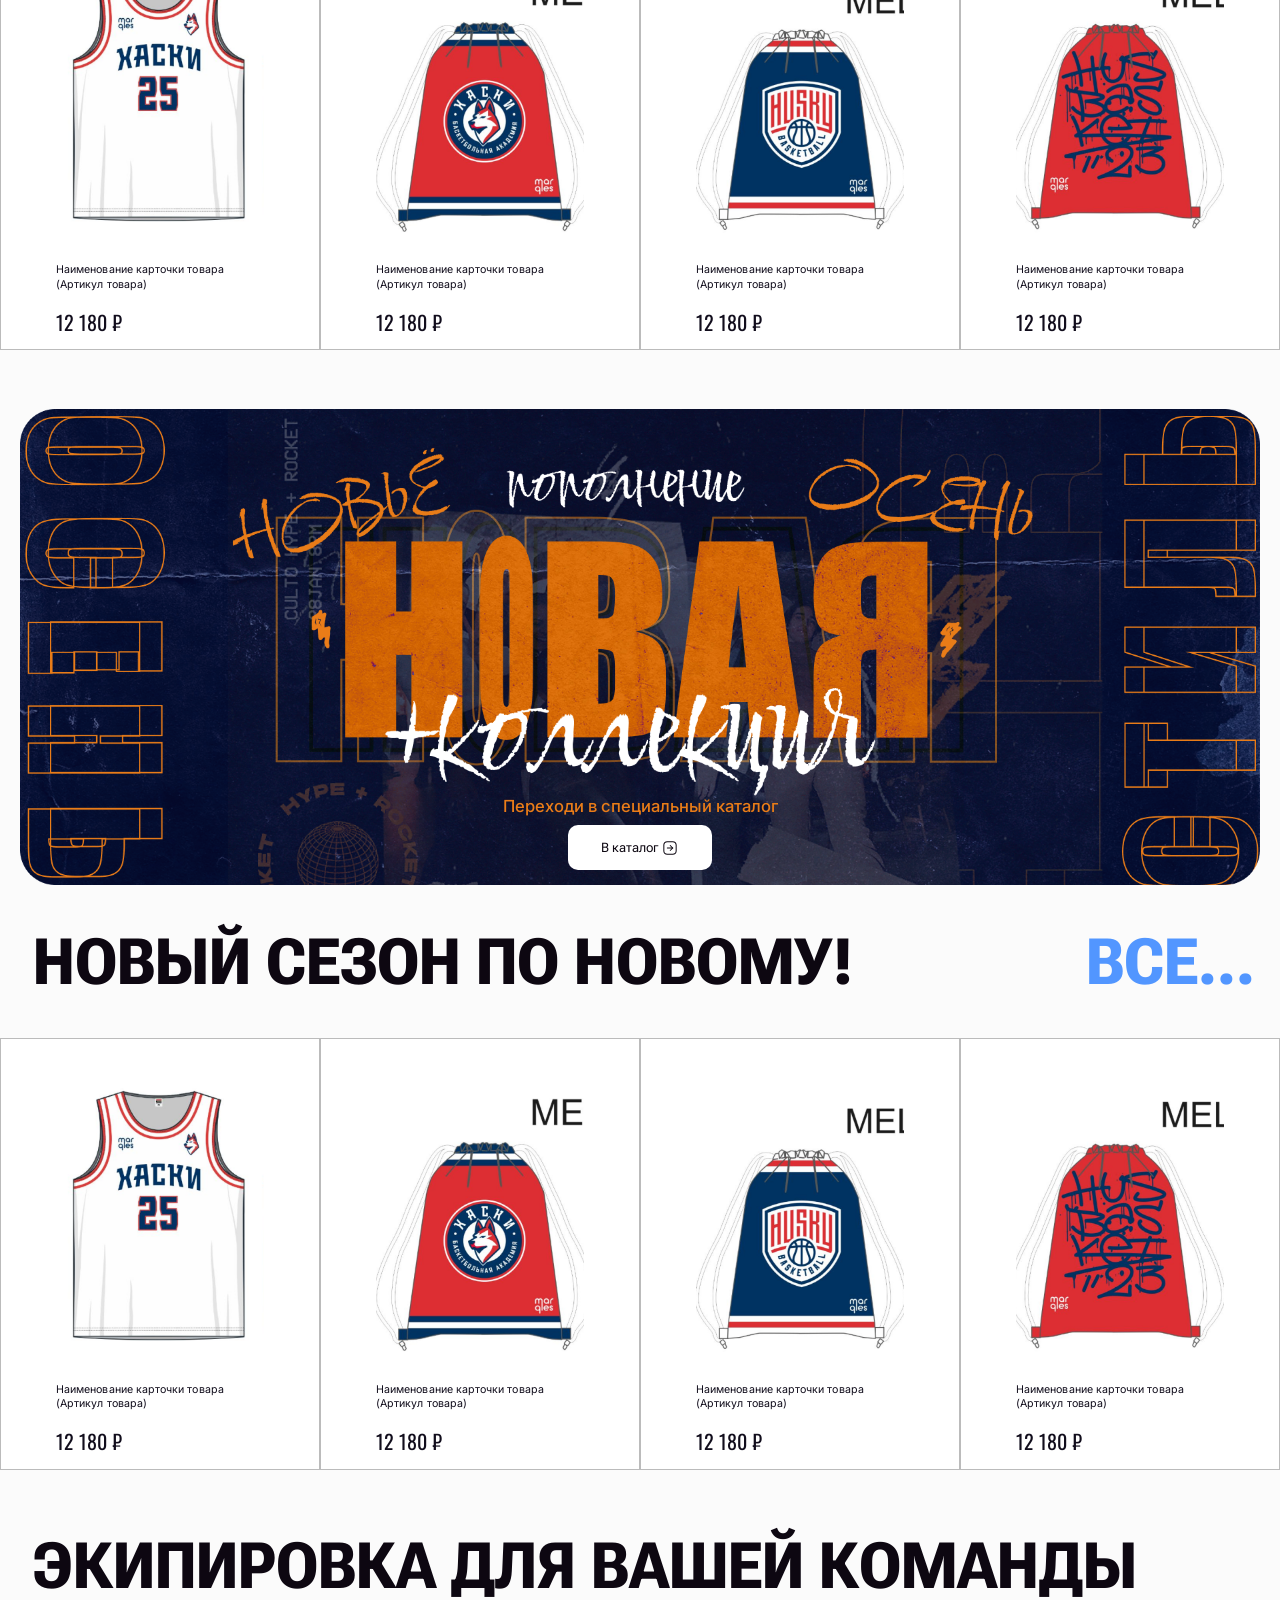
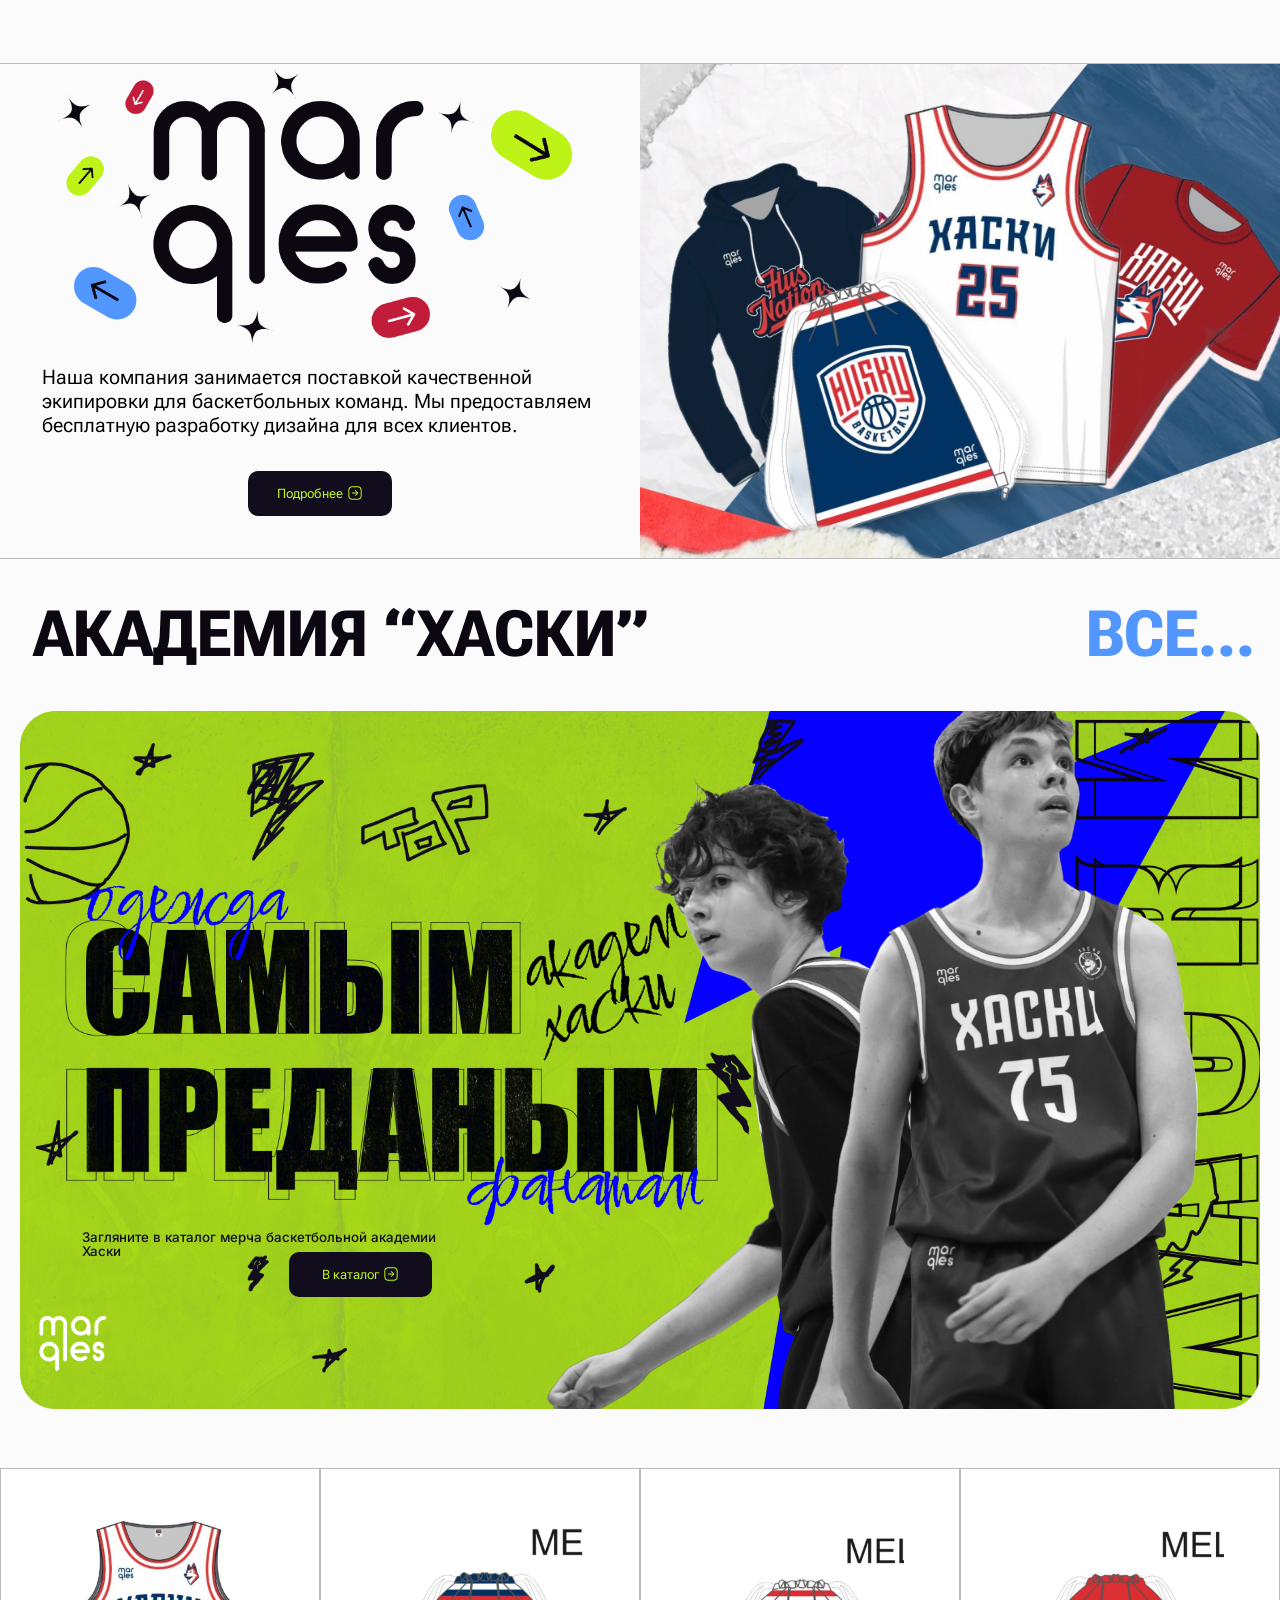
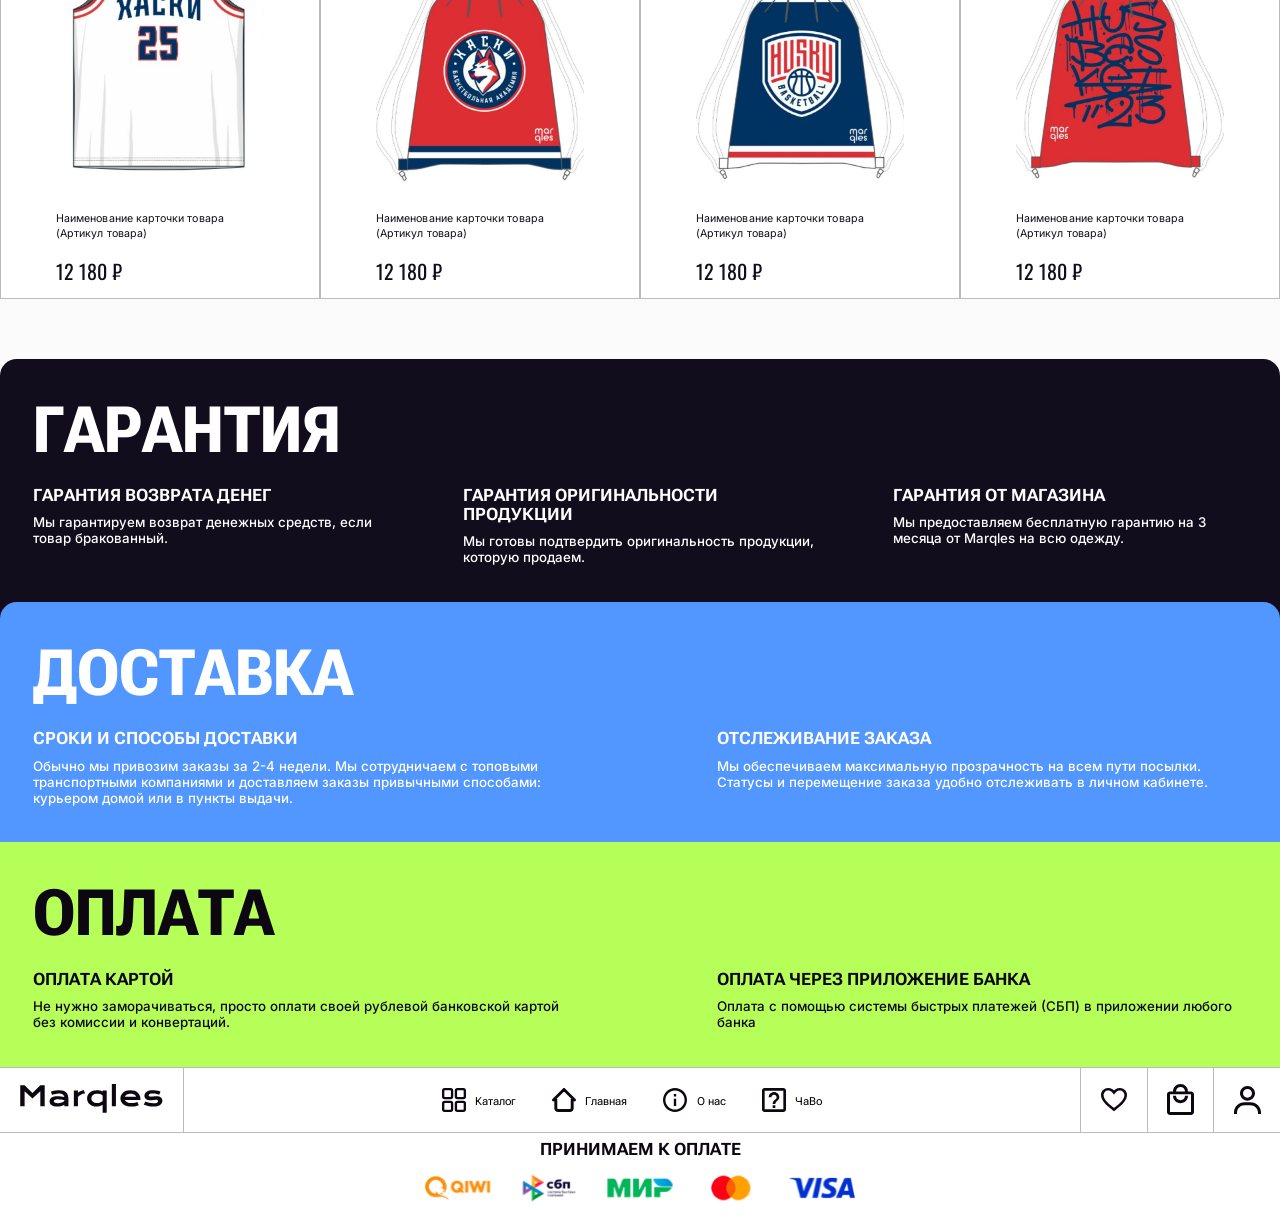
==== commit fc10ed9a: "8888" ====
--- a/index.html
+++ b/index.html
@@ -597,7 +597,7 @@
                     <div class="banner__content">
                         <img src="img/summer_collection.png" alt="" class="banner__background">
                         <div class="banner__wrapper">
-                            <div class="banner__text">
+                            <div class="banner__text" style="visibility: hidden;">
                                 Переходи в специальный каталог
                             </div>
                             <a href="#" class="banner__link">
--- a/css/style.css
+++ b/css/style.css
@@ -15,22 +15,24 @@
 *:after {
     box-sizing: border-box;
 }
-
+html {
+    font-size: calc(16vw / 19.2);
+}
+@media screen and (max-width: 768px) {
+    html {
+        font-size: calc(15vw / 4.3);
+    }
+}
 html,
 body {
     height: 100%;
-    min-width: 320px;
+    min-width: 20rem;
 }
 
 body {
     color: #000;
     line-height: 1;
     font-family: "Roboto Flex";
-    font-size: 1rem;
-    -ms-text-size-adjust: 100%;
-    -moz-text-size-adjust: 100%;
-    -webkit-text-size-adjust: 100%;
-    /* background: #fbfbfb; */
 }
 
 input,
@@ -61,10 +63,6 @@
 
 ul li {
     list-style: none;
-}
-
-img {
-    /* vertical-align: top; */
 }
 
 h1,
@@ -87,7 +85,7 @@
     border-bottom: 1px solid #bbb;
     background: #fff;
     box-shadow: 0px 5px 25px 0px rgba(0, 0, 0, 0.05);
-    height: 100px;
+    height: 6.25rem;
     position: relative;
     z-index: 11111;
 }
@@ -105,8 +103,8 @@
     width: 100%;
 }
 .header__logo_wrapper {
-    max-width: 133px;
-    width: 133px;
+    max-width: 8.3125rem;
+    width: 8.3125rem;
     border-right: 1px solid #bbb;
     height: 100%;
     display: flex;
@@ -114,12 +112,14 @@
 }
 .header__logo {
     display: flex;
-    margin-left: 33px;
+    margin-left: 2.0625rem;
 }
 .header__logo img {
     display: block;
-    max-width: 100%;
-    max-height: 100%;
+    height: auto;
+}
+.header__logo .logo__desctop {
+    max-width: 4.8125rem;
 }
 .header__logo .logo__mobile {
     display: none;
@@ -131,25 +131,25 @@
     width: 100%;
 }
 .header__nav-menu .menu__item {
-    padding: 0 27px;
+    padding: 0 1.6875rem;
     height: 100%;
     display: flex;
     align-items: center;
     justify-content: center;
 }
 .header__nav-menu .menu__item:first-child {
-    padding-left: 23px;
+    padding-left: 1.4375rem;
 }
 .header__nav-menu .menu__item:last-child {
-    padding-right: 0px;
+    padding-right: 0rem;
 }
 
 .menu__item_right:nth-last-child(3) {
     margin-left: auto;
 }
 .menu__item_right {
-    max-width: 100px;
-    width: 100px;
+    max-width: 6.25rem;
+    width: 6.25rem;
     height: 100%;
     display: flex;
     justify-content: center;
@@ -167,145 +167,80 @@
     line-height: normal;
 }
 .header__nav-menu .menu__link span {
-    margin-top: 8px;
+    margin-top: 0.5rem;
 }
 .header__nav-menu .menu__link img {
-    padding-right: 14px;
-    max-width: 100%;
-}
-@media (max-width: 1100px) {
+    margin-right: 0.875rem;
+    max-width: 2.25rem;
+}
+.header__nav-menu .menu__link_right img {
+    max-width: 2.5rem;
+}
+@media (max-width: 768px) {
     .header__nav-menu .menu__item:not(:first-child) span {
         display: none;
     }
-    .header__nav-menu .menu__item:not(:first-child) {
-        padding: 0;
+
+    .header {
+        height: 2.75644rem;
+    }
+    .header__logo .logo__desctop {
+        display: none;
+    }
+    .header__logo .logo__mobile {
+        display: block;
+        width: 5.07019rem;
+    }
+    .header__logo {
+        margin: 0 auto;
+    }
+    .header__logo_wrapper {
+        max-width: 7.25rem;
+        width: 7.25rem;
+    }
+    .header__nav-menu .menu__link {
+        font-size: 0.55556rem;
+    }
+    .header__nav-menu .menu__link span {
+        margin-top: 0;
+    }
+    .header__nav-menu .menu__link img {
+        margin-right: 0.33rem;
+        max-width: 0.9925rem;
+    }
+    .menu__item_right {
+        max-width: 2.75rem;
+        width: 2.75rem;
     }
     .header__nav-menu .menu__item {
+        max-width: 2.75rem;
         border-right: 1px solid #bbb;
-        min-width: 100px;
+        width: 2.75rem;
     }
     .header__nav-menu .menu__item:not(:first-child) .menu__link img {
-        padding-right: 0;
-    }
-    .header__user-menu .menu__item,
-    .header__nav-menu .menu__item {
-        flex-grow: 1;
-        max-width: none;
-        width: auto;
-    }
-    .header {
-        height: 80px;
-    }
-    .header__logo {
-        display: flex;
-        margin: 0 auto;
+        margin-right: 0;
     }
     .header__nav-menu .menu__item:first-child {
-        padding-left: 0;
+        max-width: 6rem;
+        width: 6rem;
+    }
+    .header__nav-menu .menu__link_right img {
+        max-width: 0.99281rem;
     }
     .header__nav-menu .menu__item {
         padding: 0;
-        min-width: 80px;
-    }
-    .menu__item_right {
-        max-width: none;
-        width: auto;
-        flex-grow: 1;
-        min-width: 80px;
-    }
-    .header__nav-menu .menu__link img {
-        padding-right: 14px;
-    }
-    .menu__link_right {
-        display: flex;
-        justify-content: center;
-        align-items: center;
+    }
+    .header__nav-menu .menu__item:first-child {
+        padding: 0;
     }
     .menu__item_right:nth-last-child(3) {
         border-left: none;
-    }
-}
-@media (max-width: 1024px) {
-}
-@media (max-width: 768px) {
-    .header {
-        height: 44px;
-    }
-    .header__logo .logo__desctop {
-        display: none;
-    }
-    .header__logo .logo__mobile {
-        display: block;
-    }
-    .header__logo {
-        display: flex;
-        margin: 0 auto;
-    }
-    .header__nav-menu .menu__item:first-child {
-        padding-left: 0;
-    }
-    .header__nav-menu .menu__item {
-        padding: 0;
-        min-width: 44px;
-    }
-    .menu__item_right {
-        max-width: none;
-        width: auto;
+        margin-left: 0;
+    }
+    .header__user-menu .menu__item,
+    .header__nav-menu .menu__item,
+    .header__nav-menu .menu__item_right {
         flex-grow: 1;
-        min-width: 44px;
-    }
-    .header__nav-menu .menu__link {
-        justify-content: center;
-        font-size: 12px;
-    }
-    .header__nav-menu .menu__link img {
-        padding-right: 0;
-        max-width: 25px;
-    }
-    .menu__link_right {
-        display: flex;
-        justify-content: center;
-        align-items: center;
-    }
-    .menu__link_right img {
-        max-width: 25px;
-    }
-    .menu__item_right:nth-last-child(3) {
-        border-left: none;
-    }
-    .header__nav-menu .menu__link span {
-        margin-top: 0;
-    }
-    .header__nav-menu .menu__item:first-child img {
-        padding-right: 6px;
-        max-width: 25px;
-    }
-}
-@media (max-width: 450px) {
-    .header__nav-menu .menu__item {
-        padding: 0;
-        min-width: 35px;
-    }
-    .menu__item_right {
-        max-width: none;
-        width: auto;
-        flex-grow: 1;
-        min-width: 35px;
-    }
-    .header__nav-menu .menu__link {
-        justify-content: center;
-        font-size: 12px;
-    }
-    .header__nav-menu .menu__link img {
-        padding-right: 0;
-        max-width: 20px;
-    }
-    .menu__link_right img {
-        max-width: 20px;
-    }
-    .header__nav-menu .menu__item:first-child img {
-        padding-right: 6px;
-        max-width: 20px;
     }
 }
 .first-screen {
@@ -321,16 +256,15 @@
     margin: 0 auto;
     max-width: 100%;
     max-height: 100%;
-    padding-top: 37px;
+    padding-top: 2.3125rem;
     z-index: 1;
 }
 .first-screen__background_mobile {
     display: none;
     margin: 0 auto;
-    max-width: 100%;
-    /* max-height: 100%; */
+    width: 100%;
     height: auto;
-    padding-top: 12px;
+    padding: 0.75rem 2.56rem 0;
 }
 @media (max-width: 768px) {
     .first-screen__background {
@@ -346,16 +280,17 @@
     border-bottom: 1px solid #bbb;
 }
 .product-categories__container {
-    padding: 34px 52px;
+    padding: 2.125rem 3.25rem;
 }
 .product-categories__list {
     display: flex;
     justify-content: space-between;
     align-items: center;
-    flex-wrap: wrap;
+    gap: 1.625rem 0.625rem;
+    font-size: 1.5rem;
 }
 .product-categories__img-wrapper {
-    height: 171px;
+    height: 10.6875rem;
     display: flex;
     align-items: center;
     justify-content: center;
@@ -366,73 +301,26 @@
 .product-categories__text {
     color: #110d1c;
     text-align: center;
-    font-size: 1.5rem;
     font-style: normal;
     font-weight: 700;
     line-height: 1;
-    letter-spacing: 0.094px;
+    letter-spacing: 0.0059rem;
     text-transform: uppercase;
-    margin-top: -19px;
-}
-@media (max-width: 1440px) {
-    .product-categories__list {
-        gap: 26px 0;
-    }
-    .product-categories__item {
-        width: calc(25% - 5px);
-    }
-    .product-categories__item::first-line {
-        padding-bottom: 10px;
-    }
-}
-@media (max-width: 768px) {
-    .product-categories__container {
-        padding: 24px 17px;
-    }
-    .product-categories__text {
-        font-size: 15.723px;
-        line-height: 15.298px;
-        letter-spacing: 0.042px;
-        margin-top: 6px;
-    }
-    .product-categories__item {
-        width: auto;
-    }
-    .product-categories__img-wrapper {
-        max-height: 76px;
-    }
-    .product-categories {
-        background: #fff;
-        border: none;
-    }
-    .product-categories__list {
-        display: grid;
-        grid-template-columns: repeat(4, 96px); /* 4 столбца по 45px каждый */
-        grid-auto-rows: 96px; /* Высота строкы 45px */
-    }
-}
-@media (max-width: 500px) {
-    .product-categories__list {
-        display: grid;
-        grid-template-columns: repeat(4, 76px); /* 4 столбца по 45px каждый */
-        grid-auto-rows: 76px; /* Высота строкы 45px */
-    }
-    .product-categories__text {
-        font-size: 12.723px;
-        line-height: 14.298px;
-        letter-spacing: 0.042px;
-        margin-top: 0;
-    }
-}
+    margin-top: -1.1875rem;
+}
+.product-categories__item {
+    width: 10.6875rem;
+}
+.product-categories .product__header {
+    display: none;
+}
+
 .product__header {
     background: #fbfbfb;
-    padding: 89px 37px 89px 50px;
+    padding: 5.5625rem 2.3125rem 5.5625rem 3.125rem;
     display: flex;
     justify-content: space-between;
     align-items: center;
-}
-.product-categories .product__header {
-    display: none;
 }
 .product__first-title {
     color: var(--1, #0d0711);
@@ -461,24 +349,24 @@
 .product__item {
     background: #fff;
     width: 25%;
-    padding: 70px 37px 24px;
-    border-top: 1px solid #bbb;
-    border-bottom: 1px solid #bbb;
-    border-right: 1px solid #bbb;
+    padding: 4.375rem 2.3125rem 1.5rem;
+    border: 1px solid #bbb;
+    /* border-bottom: 1px solid #bbb;
+    border-right: 1px solid #bbb; */
     cursor: pointer;
 }
-.product__item:last-child {
+/* .product__item:last-child {
     border-right: none;
-}
+} */
 .product__item__wrap {
-    max-width: 312px;
+    max-width: 19.5rem;
     margin: 0 auto;
 }
 .product__image img {
     max-width: 100%;
 }
 .product__title {
-    padding-top: 25px;
+    padding-top: 1.5625rem;
 }
 .product__title,
 .product__article {
@@ -488,7 +376,7 @@
     font-style: normal;
     font-weight: 400;
     line-height: 1.375rem;
-    letter-spacing: 0.094px;
+    letter-spacing: 0.0059rem;
 }
 .product__price {
     color: #110d1c;
@@ -497,8 +385,8 @@
     font-style: normal;
     font-weight: 400;
     line-height: 2rem;
-    letter-spacing: 0.094px;
-    padding-top: 29px;
+    letter-spacing: 0.0059rem;
+    padding-top: 1.8125rem;
 }
 
 .products-tagline {
@@ -506,18 +394,18 @@
     border-bottom: 1px solid #bbb;
 }
 .products-tagline__container {
-    padding: 88px 39px;
+    padding: 5.5rem 2.4375rem;
 }
 .products-tagline__main {
-    border-radius: 55px;
+    border-radius: 3.4375rem;
     background: #110d1c;
-    padding: 61px 0 52px;
+    padding: 3.8125rem 0 3.25rem;
     color: #fff;
     font-size: 7.4336rem;
     font-style: normal;
     font-weight: 600;
     line-height: 8.053rem;
-    letter-spacing: 0.116px;
+    letter-spacing: 0.0073rem;
     text-transform: uppercase;
 }
 .products-tagline__line-1,
@@ -528,78 +416,128 @@
     justify-content: center;
 }
 .products-tagline__line-1 {
-    margin-left: 50px;
+    margin-left: 3.125rem;
 }
 .products-tagline__line-1 svg {
-    margin-left: 9px;
+    margin-left: 0.5625rem;
+    max-width: 15.625rem;
+    height: auto;
 }
 .products-tagline__line-3 {
-    margin-right: 155px;
+    margin-right: 9.6875rem;
 }
 .products-tagline__line-3 svg {
-    padding-right: 9px;
-}
-@media (max-width: 1300px) {
-    .products-tagline__main {
-        font-size: 4.4336rem;
-        line-height: 5.053rem;
-    }
-    .products-tagline__line-1 svg,
-    .products-tagline__line-3 svg {
-        max-width: 23%;
-    }
-}
-@media (max-width: 1024px) {
-    .products-tagline__main {
-        font-size: 3.4336rem;
-        line-height: 3.053rem;
-    }
+    padding-right: 0.5625rem;
+    max-width: 15.625rem;
+    height: auto;
+}
+.product__show-more__mobile img {
+    width: 3rem;
+    height: 3rem;
 }
 @media (max-width: 768px) {
-    .products-tagline__container {
-        padding: 17px 13px;
-    }
-    .products-tagline__main {
-        padding: 14px 54px;
-    }
-    .products-tagline__main {
-        font-size: 29.734px;
-        line-height: 32.212px;
-        letter-spacing: 0.029px;
-        border-radius: 13.75px;
-    }
-    .products-tagline__line-1 {
-        margin-left: 0;
-    }
-    .products-tagline__line-3 {
-        margin-right: 40px;
-    }
-    .products-tagline__line-1 svg,
-    .products-tagline__line-3 svg {
-        height: auto;
+    .product-categories,
+    .product__header {
+        background: #fff;
+    }
+    .product__item {
+        width: 50%;
+        padding: 1.955rem 2.3462rem 0.6056rem;
+    }
+    .product__header {
+        align-items: end;
+    }
+    .product-categories__container {
+        padding: 1.5rem 1.0625rem;
+    }
+    .product-categories__text {
+        font-size: 0.76019rem;
+        line-height: 0.89363rem;
+        letter-spacing: 0.00263rem;
+        margin-top: -6px;
+    }
+    .product-categories__item {
+        width: 4.775rem;
+    }
+    .product-categories__img-wrapper {
+        max-height: 4.75rem;
+    }
+    .product-categories {
+        border: none;
+    }
+    .product-categories__list {
+        display: grid;
+        grid-template-columns: repeat(4, 4.775rem);
+        grid-auto-rows: 5.0981rem;
+    }
+    .product__show-more {
+        display: none;
+    }
+    .product__show-more__mobile {
+        display: flex;
+        padding-left: 1.25rem;
+    }
+    .product__header {
+        padding: 1.625rem 1.9375rem 1.625rem 2.1rem;
     }
     .product-categories .product__header {
         display: flex;
     }
+    .product__first-title {
+        font-size: 2.8125rem;
+        line-height: 3.125rem;
+    }
+    .product__title,
+    .product__article {
+        font-size: 0.44688rem;
+        line-height: 0.61444rem;
+        letter-spacing: 0.00263rem;
+    }
+    .product__title {
+        padding-top: 0.7rem;
+    }
+    .product__price {
+        font-size: 0.83788rem;
+        line-height: 0.89375rem;
+        letter-spacing: 0.00263rem;
+        padding-top: 0.79rem;
+    }
     .products-tagline {
-        border: none;
         background: #fff;
     }
-}
-@media (max-width: 430px) {
+    .products-tagline__container {
+        padding: 1.6rem 0.75rem;
+    }
     .products-tagline__main {
-        padding: 14px;
+        border-radius: 0.85938rem;
+        padding: 0.87rem 0 0.85rem;
+        font-size: 1.85838rem;
+        line-height: 2.01325rem;
+        letter-spacing: 0.00181rem;
+    }
+    .products-tagline__line-3 svg {
+        padding-right: 0.1938rem;
+        max-width: 3.8912rem;
+        height: auto;
+    }
+    .products-tagline__line-1 svg {
+        padding-right: 0.1938rem;
+        max-width: 3.8912rem;
+        height: auto;
+    }
+    .products-tagline__line-3 {
+        margin-right: 3.6875rem;
     }
 }
 .seasonal-banner {
     background: #fbfbfb;
 }
 .seasonal-banner__container {
-    padding: 89px 30px 0px;
+    padding: 5.5625rem 1.875rem 0rem;
 }
 .banner__content {
     position: relative;
-    padding-bottom: 24px;
+    padding-bottom: 1.5rem;
     text-align: center;
 }
 .banner__background {
@@ -610,7 +548,7 @@
 .banner__wrapper {
     position: relative;
     z-index: 22;
-    margin-top: -135px;
+    margin-top: -8.4375rem;
 }
 .banner__text {
     text-align: center;
@@ -622,10 +560,10 @@
     line-height: 106.7%;
 }
 .banner__link {
-    border-radius: 15px;
+    border-radius: 0.9375rem;
     background: #bef318;
-    height: 68px;
-    width: 215px;
+    height: 4.25rem;
+    width: 13.4375rem;
     display: flex;
     align-items: center;
     justify-content: center;
@@ -635,33 +573,16 @@
     font-style: normal;
     font-weight: 400;
     line-height: normal;
-    margin-top: 14px;
+    margin-top: 0.875rem;
 }
 .banner__link svg {
-    margin-left: 6px;
-}
-@media (max-width: 1440px) {
-    .banner__link {
-        height: 54px;
-        width: 200px;
-        margin-top: 0;
-    }
-    .banner__wrapper {
-        margin-top: -68px;
-    }
-}
-@media (max-width: 1024px) {
-    .banner__link {
-        height: 40px;
-        width: 160px;
-        margin-top: 0;
-        border-radius: 6.719px;
-    }
-    .banner__wrapper {
-        margin-top: -48px;
-    }
+    margin-left: 0.375rem;
+    max-width: 1.5rem;
 }
 @media (max-width: 768px) {
+    .seasonal-banner__container {
+        padding: 1.625rem 0.7538rem 0rem;
+    }
     .banner__wrapper {
         display: none;
     }
@@ -672,11 +593,12 @@
         background: #fff;
     }
 }
+
 .new-collection-banner {
     background: #fbfbfb;
 }
 .new-collection-banner__container {
-    padding: 89px 30px 0px;
+    padding: 5.5625rem 1.875rem 0rem;
 }
 .new-collection-banner .banner__link_background {
     background: #fff;
@@ -692,75 +614,13 @@
         opacity 0.5s,
         transform 0.5s;
 }
-@media (max-width: 1500px) {
+@media (max-width: 768px) {
+    .new-collection-banner {
+        background: #fff;
+    }
     .seasonal-banner__container,
     .new-collection-banner__container {
-        padding-top: 60px;
-    }
-    .product__header {
-        padding: 60px 37px 60px 50px;
-    }
-    .product__first-title,
-    .product__show-more {
-        font-size: 3rem;
-        line-height: 2.125rem;
-    }
-    .banner__text {
-        display: none;
-    }
-}
-@media (max-width: 1024px) {
-    .product__header {
-        align-items: end;
-    }
-    .product__first-title,
-    .product__show-more {
-        font-size: 3rem;
-        line-height: 3.125rem;
-    }
-    .product__item {
-        width: 50%;
-    }
-}
-@media (max-width: 768px) {
-    .product__show-more {
-        display: none;
-    }
-    .product__show-more__mobile {
-        display: flex;
-        padding-left: 20px;
-    }
-    .product__header {
-        padding: 26px 10px 26px 31px;
-        /* background: #fff; */
-    }
-    .product__first-title {
-        font-size: 45px;
-    }
-    .seasonal-banner__container,
-    .new-collection-banner__container {
-        padding: 26px 12px 0px;
-    }
-    .product__item {
-        padding: 31px 37px 10px;
-    }
-    .product__title,
-    .product__article {
-        color: #110d1c;
-        font-family: Inter;
-        font-size: 1rem;
-        font-style: normal;
-        font-weight: 400;
-        line-height: 1.375rem;
-        letter-spacing: 0.094px;
-    }
-    .new-collection-banner {
-        background: #fff;
-    }
-}
-@media (max-width: 430px) {
-    .product__first-title {
-        font-size: 35px;
+        padding: 1.75rem 1.1875rem 0px;
     }
 }
 
@@ -774,7 +634,7 @@
     font-weight: 700;
     line-height: normal;
     text-transform: uppercase;
-    padding: 89px 50px;
+    padding: 5.5625rem 3.125rem;
 }
 .team-equipment__main {
     border-top: 1px solid #bbb;
@@ -790,20 +650,21 @@
     padding: 0;
 }
 .team-equipment_left {
-    padding: 8px 0 35px;
+    padding: 0.5rem 0 2.1875rem;
 }
 .team-equipment__img {
     text-align: center;
+    padding: 0 5.4375rem;
 }
 .team-equipment__img img {
     max-width: 100%;
     height: auto;
 }
 .team-equipment__content-wrapper {
-    max-width: 874px;
+    max-width: 54.625rem;
     margin: 0 auto;
-    padding-top: 22px;
-    padding: 22px 20px 0;
+    padding-top: 1.375rem;
+    padding: 1.375rem 1.25rem 0;
 }
 .team-equipment__text {
     color: #000;
@@ -815,40 +676,20 @@
 .team-equipment .banner__link {
     background: #110d1c;
     color: #bef318;
-    margin-top: 51px;
+    margin-top: 3.1875rem;
 }
 .team-equipment_right img {
     max-width: 100%;
     height: 100%;
     display: block;
 }
-@media (max-width: 1440px) {
-    .team-equipment__text {
-        font-size: 25px;
-    }
-    .team-equipment .banner__link {
-        margin-top: 25px;
+@media (max-width: 768px) {
+    .team-equipment {
+        background: #fff;
     }
     .main__title {
-        font-size: 3rem;
-        padding: 60px 50px;
-    }
-}
-@media (max-width: 1024px) {
-    .team-equipment__text {
-        font-size: 20px;
-    }
-    .team-equipment .banner__link {
-        margin-top: 15px;
-    }
-    .team-equipment_left {
-        padding: 8px 0 15px;
-    }
-}
-@media (max-width: 768px) {
-    .main__title {
-        font-size: 35px;
-        padding: 26px 31px;
+        font-size: 2.1875rem;
+        padding: 1.625rem 1.9375rem;
     }
     .team-equipment__img {
         display: none;
@@ -869,20 +710,24 @@
         order: 1;
     }
     .team-equipment .banner__link {
-        border-radius: 6.719px;
-        font-size: 18px;
+        border-radius: 0.41994rem;
+        font-size: 0.55988rem;
+        margin-top: 1.37rem;
+        height: 1.9038rem;
+        width: 6.6456rem;
     }
     .team-equipment__text {
-        font-size: 20px;
-    }
-}
-@media (max-width: 500px) {
+        font-size: 0.83988rem;
+    }
+    .team-equipment__content-wrapper {
+        max-width: 54.625rem;
+        margin: 0 auto;
+        padding-top: 1.375rem;
+        padding: 1.375rem 1.25rem 0;
+    }
     .banner__link svg {
-        width: 16px;
-        height: auto;
-    }
-    .team-equipment .banner__link {
-        font-size: 16px;
+        margin-left: 0.375rem;
+        max-width: 0.67188rem;
     }
 }
 
@@ -890,7 +735,7 @@
     background: #fbfbfb;
 }
 .academy__banner {
-    padding: 0 30px 89px;
+    padding: 0 1.875rem 5.5625rem;
 }
 .academy__banner__img {
     position: relative;
@@ -904,7 +749,7 @@
     z-index: 1;
 }
 .academy__banner__content {
-    max-width: 535px;
+    max-width: 33.4375rem;
     z-index: 22;
     position: absolute;
     bottom: 16%;
@@ -913,7 +758,7 @@
 .academy__banner__text {
     color: #110d1c;
     font-family: Inter;
-    font-size: 20px;
+    font-size: 1.25rem;
     font-style: normal;
     font-weight: 500;
     line-height: 106.7%;
@@ -921,73 +766,43 @@
 .academy .banner__link {
     background: #110d1c;
     color: #bef318;
-    margin: -10px 10px 0 auto;
-}
-@media (max-width: 1440px) {
+    margin: -0.625rem 0.625rem 0 auto;
+}
+@media (max-width: 768px) {
+    .academy {
+        background: #fff;
+    }
+    .academy__banner {
+        padding: 0 1.35rem 2rem;
+    }
     .academy__banner__content {
-        max-width: 435px;
+        max-width: 7.6244rem;
     }
     .academy__banner__text {
-        font-size: 20px;
-    }
-    .academy__banner__content {
-        bottom: 13%;
-        left: 4%;
-    }
-}
-@media (max-width: 1024px) {
-    .academy__banner__content {
-        max-width: 350px;
-    }
-    .academy__banner__text {
-        font-size: 16px;
-    }
-    .academy__banner__content {
-        bottom: 13%;
-        left: 4%;
-    }
-}
-@media (max-width: 768px) {
-    .academy__banner__content {
-        max-width: 350px;
-    }
-    .academy__banner__text {
-        font-size: 10px;
-    }
-    .academy__banner__content {
-        bottom: 12%;
-        left: 4%;
-    }
-    .academy__banner__content .banner__link {
-        font-size: 10px;
-    }
-    .academy__banner {
-        padding: 0 20px 32px;
-    }
-    .academy__banner .banner__link {
-        height: 24px;
-        width: 90px;
-    }
-    .academy__banner__content {
-        max-width: 222px;
-    }
-    .academy__banner .banner__link svg {
-        width: 13px;
-        height: auto;
+        font-size: 0.32894rem;
+        line-height: 106.7%;
     }
     .academy .banner__link {
-        margin: -5px 10px 0 auto;
+        border-radius: 0.19738rem;
+        height: 0.895rem;
+        width: 2.9344rem;
+        font-size: 0.26319rem;
+        margin-top: 0.875rem;
+        margin: -0.25rem 0.625rem 0 auto;
+    }
+    .academy .banner__link svg {
+        max-width: 0.31581rem;
     }
 }
 
 .info-block {
-    padding-top: 89px;
+    padding-top: 5.5625rem;
     background: #fbfbfb;
 }
 .info-block__guarantee {
-    border-radius: 25px 25px 0 0;
+    border-radius: 1.5625rem 1.5625rem 0 0;
     background: #110d1c;
-    padding: 0 50px;
+    padding: 0 3.125rem;
 }
 .info-block__title {
     color: #fff;
@@ -995,17 +810,17 @@
     font-style: normal;
     font-weight: 700;
     line-height: 6rem;
-    padding-top: 60px;
+    padding-top: 3.75rem;
 }
 .guarantee__main {
     display: flex;
     justify-content: space-between;
-    padding-top: 35px;
-    padding-bottom: 90px;
-    gap: 0 10px;
+    padding-top: 2.1875rem;
+    padding-bottom: 5.625rem;
+    gap: 0 0.625rem;
 }
 .guarantee__item {
-    max-width: 530px;
+    max-width: 33.125rem;
     width: 100%;
 }
 .guarantee__subtitle {
@@ -1022,23 +837,23 @@
     font-style: normal;
     font-weight: 500;
     line-height: normal;
-    padding-top: 14px;
+    padding-top: 0.875rem;
 }
 .info-block__delivery {
-    border-radius: 25px 25px 0 0;
+    border-radius: 1.5625rem 1.5625rem 0 0;
     background: #5296ff;
-    padding: 0 50px;
-    margin-top: -35px;
-    padding-bottom: 55px;
+    padding: 0 3.125rem;
+    margin-top: -2.1875rem;
+    padding-bottom: 3.4375rem;
 }
 .delivery__main {
     display: flex;
     justify-content: space-between;
-    padding-top: 35px;
-    gap: 0 10px;
+    padding-top: 2.1875rem;
+    gap: 0 0.625rem;
 }
 .delivery__item {
-    max-width: 794px;
+    max-width: 49.625rem;
     width: 100%;
 }
 .delivery__subtitle {
@@ -1055,46 +870,23 @@
     font-style: normal;
     font-weight: 500;
     line-height: normal;
-    padding-top: 14px;
+    padding-top: 0.875rem;
 }
 .info-block__payment {
     background: #b6ff58;
-    padding: 0 50px;
+    padding: 0 3.125rem;
     color: var(--1, #0d0711);
-    padding-bottom: 55px;
+    padding-bottom: 3.4375rem;
 }
 .info-block__payment .info-block__title,
 .info-block__payment .delivery__subtitle,
 .info-block__payment .delivery__text {
     color: var(--1, #0d0711);
 }
-@media (max-width: 1024px) {
-    .info-block__title {
-        font-size: 4rem;
-        line-height: 4rem;
-        padding-top: 40px;
-    }
-    .info-block__guarantee {
-        padding: 0 30px;
-    }
-    .delivery__subtitle,
-    .guarantee__subtitle {
-        font-size: 1.175rem;
-    }
-    .delivery__text,
-    .guarantee__text {
-        font-size: 1rem;
-    }
-    .info-block__delivery {
-        padding: 0 30px;
-        padding-bottom: 55px;
-    }
-    .info-block__payment {
-        padding: 0 30px;
-        padding-bottom: 55px;
-    }
-}
 @media (max-width: 768px) {
+    .info-block {
+        background: #fff;
+    }
     .delivery__main,
     .guarantee__main {
         display: block;
@@ -1109,14 +901,30 @@
         padding-top: 0;
     }
     .info-block__title {
-        font-size: 40.632px;
-        line-height: 45.147px;
-        padding-top: 56px;
+        font-size: 2.5395rem;
+        line-height: 2.8217rem;
+        padding-top: 3.56rem;
+    }
+    .guarantee__subtitle,
+    .delivery__subtitle {
+        font-size: 1.41081rem;
+        padding-top: 1.35rem;
+    }
+    .guarantee__text,
+    .delivery__text {
+        font-size: 1.12869rem;
+        padding-top: 0.875rem;
+    }
+    .delivery__main {
+        padding-top: 0.83rem;
+    }
+    .info-block {
+        padding-top: 2.0206rem;
     }
 }
 
 .footer {
-    height: 100px;
+    height: 6.25rem;
 }
 .footer-navigation {
     height: 100%;
@@ -1137,7 +945,7 @@
     border-right: 1px solid #bbb;
     display: flex;
     align-items: center;
-    padding: 0 30px;
+    padding: 0 1.875rem;
 }
 .footer_logo__mobile {
     display: none;
@@ -1155,7 +963,7 @@
     display: flex;
     align-items: center;
     height: 100%;
-    min-width: 100px;
+    min-width: 6.25rem;
     justify-content: center;
 }
 .footer__menu__link,
@@ -1167,14 +975,19 @@
     margin-left: auto;
 }
 .footer__menu__item {
-    padding: 0 27px;
+    padding: 0 1.6875rem;
 }
 .footer__menu__item img {
     display: block;
-    padding-right: 14px;
+    margin-right: 0.875rem;
+    max-width: 2.25rem;
+}
+.footer__menu__item_right img {
+    display: block;
+    max-width: 2.5rem;
 }
 .footer__menu__link span {
-    margin-top: 8px;
+    margin-top: 0.5rem;
 }
 .footer__menu__item_right:nth-last-child(3) {
     margin-left: auto;
@@ -1182,314 +995,231 @@
 .footer__menu__item_right {
     border-left: 1px solid #bbb;
 }
-
-@media (max-width: 1100px) {
+.footer_logo__desctop {
+    max-width: 13.375rem;
+}
+@media (max-width: 768px) {
     .footer-navigation__nav-menu .footer__menu__item:not(:first-child) span {
         display: none;
     }
-    .footer-navigation__nav-menu .footer__menu__item:not(:first-child) {
+
+    .footer-navigation {
+        height: 2.75644rem;
+    }
+    .footer-navigation__logo .footer_logo__desctop {
+        display: none;
+    }
+    .footer-navigation__logo .footer_logo__mobile {
+        display: block;
+        width: 5.07019rem;
+    }
+    .footer-navigation__logo {
+        margin: 0 auto;
+    }
+    .footer-navigation__logo_wrapper {
+        max-width: 7.25rem;
+        width: 7.25rem;
         padding: 0;
     }
+    .footer-navigation__nav-menu .footer__menu__link {
+        font-size: 0.55556rem;
+    }
+    .footer-navigation__nav-menu .footer__menu__link span {
+        margin-top: 0;
+    }
+    .footer-navigation__nav-menu .footer__menu__link img {
+        margin-right: 0.33rem;
+        max-width: 0.9925rem;
+    }
+    .footer__menu__item_right {
+        max-width: 2.75rem;
+        width: 2.75rem;
+    }
     .footer-navigation__nav-menu .footer__menu__item {
+        max-width: 2.75rem;
         border-right: 1px solid #bbb;
-        min-width: 100px;
+        width: 2.75rem;
     }
     .footer-navigation__nav-menu .footer__menu__item:not(:first-child) .footer__menu__link img {
-        padding-right: 0;
+        margin-right: 0;
+    }
+    .footer-navigation__nav-menu .footer__menu__item:first-child {
+        max-width: 6rem;
+        width: 6rem;
+    }
+    .footer-navigation__nav-menu .menu__linfooter__menu__link_rightk_right img {
+        max-width: 0.99281rem;
     }
     .footer-navigation__nav-menu .footer__menu__item {
-        flex-grow: 1;
-        max-width: none;
-        width: auto;
-    }
-    .footer {
-        height: 80px;
-    }
-    .footer-navigation__logo {
-        display: flex;
-        margin: 0 auto;
-    }
-    /* .footer-navigation__nav-menu .footer__menu__item:first-child {
-        padding-left: 0;
-    } */
-    .footer-navigation__nav-menu .footer__menu__item {
-        padding: 0 3px;
-        min-width: 80px;
-    }
-    .footer__menu__item_right {
-        max-width: none;
-        width: auto;
-        flex-grow: 1;
-        min-width: 80px;
-    }
-    .footer-navigation__nav-menu .footer__menu__link img {
-        padding-right: 14px;
-    }
-    .footer__menu__link_right {
-        display: flex;
-        justify-content: center;
-        align-items: center;
+        padding: 0;
+    }
+    .footer-navigation__nav-menu .footer__menu__item:first-child {
+        padding: 0;
     }
     .footer__menu__item_right:nth-last-child(3) {
         border-left: none;
-    }
-    .footer-navigation__logo_wrapper {
-        padding: 0 10px;
-    }
-    .footer-navigation__nav-menu .footer__menu__item:first-child img {
-        padding-right: 6px;
-        max-width: 30px;
-    }
-    .footer-navigation__nav-menu .footer__menu__item img {
-        max-width: 30px;
-    }
-    .footer-navigation__nav-menu .footer__menu__link_right img {
-        padding-right: 0;
-        max-width: 30px;
-    }
-}
-@media (max-width: 768px) {
-    .footer {
-        height: 44px;
-    }
-    .footer-navigation__logo .footer_logo__desctop {
-        display: none;
-    }
-    .footer-navigation__logo .footer_logo__mobile {
-        display: block;
-    }
-    .footer-navigation__logo {
-        display: flex;
-        margin: 0 auto;
-    }
-    .footer-navigation__nav-menu .footer__menu__item:first-child {
-        padding-left: 0;
-    }
-    .footer-navigation__nav-menu .footer__menu__item {
-        padding: 0;
-        min-width: 44px;
-    }
+        margin-left: 0;
+    }
+    .header__user-menu .footer__menu__item,
+    .footer-navigation__nav-menu .menfooter__menu__itemu__item,
+    .footer-navigation__nav-menu .footer__menu__item_right {
+        flex-grow: 1;
+    }
+    .footer__menu__item,
     .footer__menu__item_right {
-        max-width: none;
-        width: auto;
-        flex-grow: 1;
-        min-width: 44px;
-    }
-    .footer-navigation__nav-menu .footer__menu__link {
-        justify-content: center;
-        font-size: 12px;
-    }
-    .footer-navigation__nav-menu .footer__menu__link img {
-        padding-right: 0;
-        max-width: 25px;
-    }
-    .footer__menu__link_right {
-        display: flex;
-        justify-content: center;
-        align-items: center;
-    }
-    .footer-navigation__nav-menu .footer__menu__link_right img {
-        padding-right: 0;
-        max-width: 25px;
-    }
-    .footer__menu__item_right:nth-last-child(3) {
-        border-left: none;
-    }
-    .footer-navigation__nav-menu .footer__menu__link span {
-        margin-top: 0;
-    }
-    .footer-navigation__nav-menu .footer__menu__item:first-child img {
-        padding-right: 6px;
-        max-width: 25px;
-    }
-}
-@media (max-width: 450px) {
-    .footer-navigation__nav-menu .footer__menu__item {
-        padding: 0;
-        min-width: 35px;
-    }
-    .footer__menu__item_right {
-        max-width: none;
-        width: auto;
-        flex-grow: 1;
-        min-width: 35px;
-    }
-    .footer-navigation__nav-menu .footer__menu__link {
-        justify-content: center;
-        font-size: 12px;
-    }
-    .footer-navigation__nav-menu .footer__menu__link img {
-        padding-right: 0;
-        max-width: 20px;
-    }
-    .footer-navigation__nav-menu .footer__menu__link_right img {
-        max-width: 20px;
-    }
-    .footer__menu__link_right img {
-        max-width: 20px;
-    }
-    .footer-navigation__nav-menu .footer__menu__item:first-child img {
-        padding-right: 6px;
-        max-width: 20px;
+        min-width: auto;
+    }
+    .footer__menu__item_right img {
+        max-width: 0.99281rem;
     }
 }
 
 .payment-types {
-    padding: 10px 0 25px;
+    padding: 0.625rem 0 1.5625rem;
 }
 .payment-types__title {
     color: var(--1, #0d0711);
-    font-size: 25px;
+    font-size: 1.5625rem;
     font-style: normal;
     font-weight: 700;
     line-height: normal;
     text-align: center;
 }
 .payment-types__main {
-    max-width: 654px;
+    max-width: 40.875rem;
     margin: 0 auto;
     display: flex;
     justify-content: space-between;
-    padding-top: 16px;
+    padding-top: 1rem;
     flex-wrap: wrap;
 }
 .payment-types__main img {
     display: block;
-    max-width: 100%;
+    width: 6.75rem;
     height: auto;
 }
 @media (max-width: 768px) {
+    .payment-types__title {
+        font-size: 1.5625rem;
+    }
     .payment-types__main {
         justify-content: center;
+        gap: 0 5px;
+        padding: 0 1.875rem;
+    }
+    .payment-types__main img {
+        display: block;
+        width: 6.68863rem;
+        height: auto;
     }
 }
 
 /* ABOUT*/
 
 .about__main__wrapper {
-    padding: 0 36px;
+    padding: 0 2.25rem;
 }
 .about__container {
-    padding: 30px 0 0;
+    padding: 1.875rem 0 0;
 }
 .about__wrapper {
-    border-radius: 55px;
+    border-radius: 3.4375rem;
     background: #5296ff;
     text-align: center;
-    padding: 100px 20px;
+    padding: 6.25rem 1.25rem;
 }
 .about__title {
     color: #110d1c;
-    font-size: 96px;
+    font-size: 6rem;
     font-style: normal;
     font-weight: 700;
-    line-height: 50px;
+    line-height: 3.125rem;
 }
 .about__text {
-    max-width: 1011px;
+    max-width: 63.1875rem;
     color: #110d1c;
-    font-size: 25px;
+    font-size: 1.5625rem;
     font-style: normal;
     font-weight: 300;
     line-height: normal;
     margin: 0 auto;
-    padding-top: 49px;
+    padding-top: 3.0625rem;
 }
 @media (max-width: 768px) {
     .about__main__wrapper {
-        padding: 0 28px;
+        padding: 0 1.81rem;
     }
     .about__title {
-        font-size: 45px;
+        font-size: 2.8125rem;
+        line-height: 3.125rem;
     }
     .about__wrapper {
-        padding: 30px;
+        padding: 1.87rem 1.8rem 2.63rem;
     }
     .about__text {
-        font-size: 18px;
-        padding-top: 18px;
+        font-size: 1rem;
+        padding-top: 1.2rem;
     }
 }
 
 .mission-block__container {
-    padding-top: 35px;
+    padding-top: 2.1875rem;
     display: flex;
     justify-content: space-between;
 }
 .mission-block__item {
-    width: calc(50% - 21px);
-    border-radius: 55px;
+    width: calc(50% - 1.3125rem);
+    border-radius: 3.4375rem;
     background: #eceef5;
-    padding: 69px 20px;
+    padding: 4.3125rem 1.25rem;
 }
 .mission-block__title {
     color: #110d1c;
     text-align: center;
     font-family: Cultbold;
-    font-size: 144.333px;
+    font-size: 9.0208rem;
     font-style: normal;
     font-weight: 600;
-    line-height: 94.956px;
+    line-height: 5.9348rem;
     text-align: center;
 }
 .mission-block__text {
     color: #110d1c;
     text-align: center;
-    font-size: 35px;
+    font-size: 2.1875rem;
     font-style: normal;
     font-weight: 500;
     line-height: normal;
-    max-width: 711px;
+    max-width: 44.4375rem;
     margin: 0 auto;
-    padding-top: 62px;
-}
-@media (max-width: 1440px) {
-    .mission-block__title {
-        font-size: 94.333px;
-        line-height: 44.956px;
-    }
-    .mission-block__text {
-        font-size: 26px;
-    }
-}
-@media (max-width: 1024px) {
-    .mission-block__item {
-        width: calc(50% - 17px);
-    }
-    .mission-block__title {
-        font-size: 67.333px;
-        line-height: 15.956px;
-    }
-    .mission-block__text {
-        font-size: 21px;
-        padding-top: 46px;
-    }
+    padding-top: 3.875rem;
 }
 @media (max-width: 768px) {
     .mission-block__item {
         width: calc(100%);
+        padding: 1.88rem 1.88rem 3.94rem;
     }
     .mission-block__container {
         flex-direction: column;
-        gap: 35px 0;
+        gap: 2.1875rem 0;
     }
     .mission-block__title {
-        font-size: 45px;
-        line-height: 10px;
+        font-size: 2.8125rem;
+        line-height: 5.93475rem;
     }
     .mission-block__text {
-        font-size: 18px;
-        padding-top: 36px;
+        font-size: 1rem;
+        padding-top: 0.37rem;
     }
 }
 
 .our-values__container {
-    padding-top: 35px;
+    padding-top: 2.1875rem;
 }
 .our-values__wrapper {
-    border-radius: 55px;
+    border-radius: 3.4375rem;
     background: #5296ff;
-    padding: 91px 36px 64px;
+    padding: 5.6875rem 2.25rem 4rem;
 }
 .our-values__title__wrapper {
     text-align: center;
@@ -1501,43 +1231,43 @@
 .our-values__title div {
     color: #110d1c;
     text-align: center;
-    font-size: 96px;
+    font-size: 6rem;
     font-style: normal;
     font-weight: 700;
-    line-height: 50px;
+    line-height: 3.125rem;
     position: relative;
     z-index: 22;
 }
 .our-values__title div::before {
     content: "НАШИ ЦЕННОСТИ";
     position: absolute;
-    top: 10px;
+    top: 0.625rem;
     left: 0;
     right: 0;
     bottom: 0;
     margin: 0 auto;
     z-index: -1;
     text-align: center;
-    font-size: 99.063px;
+    font-size: 6.1914rem;
     font-style: normal;
     font-weight: 700;
-    line-height: 51.595px;
+    line-height: 3.2247rem;
     color: transparent;
     -webkit-text-stroke: 1px #bef318;
 }
 .our-values__contant {
     display: flex;
-    padding-top: 43px;
+    padding-top: 2.6875rem;
     justify-content: space-around;
-    gap: 0 10px;
+    gap: 0 0.625rem;
     flex-wrap: wrap;
 }
 .our-values__item {
-    max-width: 390px;
+    max-width: 24.375rem;
 }
 .our-values__number {
     text-align: center;
-    font-size: 55px;
+    font-size: 3.4375rem;
     font-style: normal;
     font-weight: 900;
     line-height: normal;
@@ -1547,76 +1277,55 @@
 .our-values__text {
     color: #110d1c;
     text-align: center;
-    font-size: 25px;
+    font-size: 1.5625rem;
     font-style: normal;
     font-weight: 400;
     line-height: normal;
-    padding-top: 6px;
-}
-@media (max-width: 1750px) {
-    .our-values__item {
-        max-width: calc(50% - 25px);
-        width: 100%;
-    }
-    .our-values__contant {
-        justify-content: space-between;
-        gap: 25px 10px;
-    }
-}
-@media (max-width: 1024px) {
-    .our-values__item {
-        max-width: calc(100%);
-        width: 100%;
+    padding-top: 0.375rem;
+}
+@media (max-width: 768px) {
+    .our-values__wrapper {
+        border-radius: 3.4375rem;
+        padding: 1.87rem 2.25rem 3.81rem;
     }
     .our-values__title div {
-        font-size: 68px;
+        font-size: 2.8125rem;
+        line-height: 3.125rem;
     }
     .our-values__title div::before {
-        font-size: 70.063px;
-    }
-}
-@media (max-width: 768px) {
-    .our-values__title div {
-        font-size: 45px;
-        line-height: 50px;
-    }
-    .our-values__title div::before {
-        font-size: 47px;
-        line-height: 52px;
-    }
-    .our-values__wrapper {
-        border-radius: 55px;
-        background: #5296ff;
-        padding: 30px 36px 64px;
+        font-size: 2.9375rem;
+        line-height: 3.25rem;
     }
     .our-values__text {
-        font-size: 18px;
+        font-size: 1rem;
+    }
+    .our-values__number {
+        font-size: 3.4375rem;
     }
 }
 
 .advantages__container {
-    padding-top: 35px;
+    padding-top: 2.1875rem;
     display: flex;
     justify-content: space-between;
     flex-wrap: wrap;
-    gap: 35px 0;
+    gap: 2.1875rem 0;
 }
 .advantages__item {
-    border-radius: 55px;
+    border-radius: 3.4375rem;
     background: #eceef5;
-    width: calc(33% - 17px);
-    min-height: 500px;
+    width: calc(33% - 1.0625rem);
+    min-height: 31.25rem;
     display: flex;
     flex-direction: column;
-    padding: 98px 20px 20px;
-    /* justify-content: center; */
+    padding: 6.125rem 1.25rem 1.25rem;
     align-items: center;
 }
 .advantages__subtitle {
     color: #5296ff;
     text-align: center;
     font-family: Cultbold;
-    font-size: 45px;
+    font-size: 2.8125rem;
     font-style: normal;
     font-weight: 600;
     line-height: normal;
@@ -1625,13 +1334,13 @@
 .advantages__text {
     color: #110d1c;
     text-align: center;
-    font-size: 25px;
+    font-size: 1.5625rem;
     font-style: normal;
     font-weight: 400;
     line-height: normal;
-    max-width: 458px;
+    max-width: 28.625rem;
     margin: 0 auto;
-    padding-top: 17px;
+    padding-top: 1.0625rem;
 }
 .advantages__item__main {
     padding-top: 0;
@@ -1644,80 +1353,45 @@
     color: #5296ff;
     text-align: center;
     font-family: Cultbold;
-    font-size: 114.035px;
+    font-size: 7.1272rem;
     font-style: normal;
     font-weight: 600;
-    line-height: 50px;
+    line-height: 3.125rem;
 }
 .advantages__title {
     color: #110d1c;
     text-align: center;
     font-family: Inter;
-    font-size: 55px;
+    font-size: 3.4375rem;
     font-style: normal;
     font-weight: 700;
     line-height: normal;
 }
-@media (max-width: 1700px) {
-    .advantages__main-title {
-        font-size: 95.035px;
-    }
-    .advantages__title {
-        font-size: 46px;
-    }
-}
-@media (max-width: 1440px) {
-    .advantages__item {
-        width: calc(50% - 17px);
-    }
+@media (max-width: 768px) {
     .advantages__item__main {
         order: -1;
     }
-    .advantages__main-title {
-        font-size: 95.035px;
-    }
-    .advantages__title {
-        font-size: 46px;
-    }
-}
-@media (max-width: 1024px) {
-    .advantages__text {
-        font-size: 20px;
-    }
-    .advantages__subtitle {
-        font-size: 30px;
-    }
-    .advantages__main-title {
-        font-size: 65.035px;
-    }
-    .advantages__title {
-        font-size: 30px;
-    }
-    .advantages__item {
-        min-height: 450px;
-    }
-}
-@media (max-width: 768px) {
     .advantages__item {
         width: calc(100%);
     }
     .advantages__text {
-        font-size: 18px;
+        font-size: 1rem;
+        padding-top: 0.62rem;
     }
     .advantages__subtitle {
-        font-size: 30px;
+        font-size: 2.125rem;
     }
     .advantages__main-title {
-        font-size: 65.035px;
+        font-size: 3.65369rem;
     }
     .advantages__title {
-        font-size: 30px;
+        font-size: 2.19219rem;
     }
     .advantages__item {
-        min-height: 189px;
+        min-height: 11.8125rem;
     }
     .advantages__item {
-        padding: 48px 20px;
+        padding: 3rem 2rem;
     }
 }
 
@@ -1736,16 +1410,15 @@
     margin: 0 auto;
     max-width: 100%;
     max-height: 100%;
-    padding-top: 37px;
+    padding-top: 2.3125rem;
     z-index: 1;
 }
 .husky__first__background_mobile {
     display: none;
     margin: 0 auto;
-    max-width: 100%;
-    /* max-height: 100%; */
+    width: 100%;
     height: auto;
-    padding-top: 12px;
+    padding: 0.75rem 0.4375rem 0;
 }
 @media (max-width: 768px) {
     .husky__first__background {
@@ -1761,29 +1434,41 @@
     border-top: 1px solid #bbb;
 }
 .academy-husky .main__title {
-    line-height: 50px;
-    padding: 49px 20px;
+    padding: 3.0625rem 0 3.0625rem 0.75rem;
 }
 .academy-husky .product__header {
     justify-content: center;
-    padding: 17px 0 63px;
+    padding: 1.0625rem 0 3.9375rem;
 }
 .academy-husky .product__show-more {
-    font-size: 45px;
-    line-height: 50px;
-}
+    font-size: 2.8125rem;
+    line-height: 3.125rem;
+}
+@media (max-width: 1200px) {
+    .academy-husky .main__title {
+        font-size: 5.8rem;
+    }
+}
+
 @media (max-width: 768px) {
+    .academy-husky {
+        background: #fff;
+    }
     .academy-husky .main__title {
-        line-height: 50px;
-        padding: 40px 18px;
-        font-size: 32px;
+        line-height: 3.125rem;
+        padding: 2.5rem 1.06rem;
+        font-size: 2.1875rem;
         text-align: center;
     }
+
     .academy-husky .product__header {
         display: none;
     }
     .academy-husky .academy {
         padding-top: 40px;
+    }
+    .academy__husky_mobile .academy__banner {
+        padding: 2.5206rem 1.4375rem 2.3125rem;
     }
 }
 
@@ -1799,67 +1484,46 @@
     width: 50%;
     color: #fff;
     font-family: Inter;
-    font-size: 35px;
+    font-size: 2.1875rem;
     font-style: normal;
     font-weight: 400;
     line-height: normal;
 }
 .husky-info_left {
-    padding: 51px 37px 10px 55px;
-    border-radius: 0px 0px 135.5px 0px;
+    padding: 3.1875rem 2.3125rem 0.625rem 3.4375rem;
+    border-radius: 0rem 0rem 8.4688rem 0rem;
     background: #5296ff;
     box-shadow: 0px 0px 25px 0px rgba(139, 127, 137, 0.1);
 }
 .husky-info_right {
     color: var(--1, #0d0711);
-    border-radius: 135.5px 0px 0px 0px;
+    border-radius: 8.4688rem 0rem 0rem 0rem;
     background: #bef318;
     box-shadow: 0px 0px 25px 0px rgba(139, 127, 137, 0.1);
-    padding: 51px 20px 51px 100px;
-}
-@media (max-width: 1440px) {
-    .husky-info_left,
-    .husky-info_right {
-        font-size: 30px;
+    padding: 3.1875rem 1.25rem 3.1875rem 6.25rem;
+}
+@media (max-width: 768px) {
+    .husky-info {
+        background: #fff;
+    }
+    .husky-info__container {
+        display: block;
     }
     .husky-info_left,
     .husky-info_right {
         width: 100%;
     }
-    .husky-info_left {
-        padding: 40px 37px 15px 45px;
-    }
-    .husky-info_right {
-        padding: 40px 20px 40px 100px;
-    }
-}
-@media (max-width: 1024px) {
-    .husky-info__container {
-        display: block;
-    }
     .husky-info_left,
     .husky-info_right {
-        font-size: 30px;
+        font-size: 0.9625rem;
     }
     .husky-info_left {
-        padding: 40px 37px 15px 45px;
-        border-radius: 0px 0px 61.461px 0px;
+        padding: 0.88rem 1.05rem 0.88rem 1.56rem;
+        border-radius: 0rem 0rem 3.84131rem 0rem;
     }
     .husky-info_right {
-        padding: 40px 20px 40px 100px;
-        border-radius: 59.62px 0px 0px 0px;
-    }
-}
-@media (max-width: 768px) {
-    .husky-info_left,
-    .husky-info_right {
-        font-size: 20px;
-    }
-    .husky-info_left {
-        padding: 14px 16px 14px 25px;
-    }
-    .husky-info_right {
-        padding: 20px 8px 20px 45px;
+        border-radius: 3.72625rem 0rem 0rem 0rem;
+        padding: 1.4rem 0.55rem 1.3rem 2.72rem;
     }
 }
 
@@ -1867,35 +1531,39 @@
     background: #fbfbfb;
 }
 .husky-catalog__container {
-    padding: 31px 0;
+    padding: 1.9375rem 0;
 }
 .husky-catalog__header {
     color: var(--1, #0d0711);
     text-align: center;
-    font-size: 35px;
+    font-size: 2.1875rem;
     font-style: normal;
     font-weight: 500;
     line-height: normal;
     text-transform: uppercase;
-    max-width: 1170px;
+    max-width: 73.125rem;
     margin: 0 auto;
-    padding: 0 20px 41px;
+    padding: 0 1.25rem 2.5625rem;
 }
 .husky-catalog__category {
-    padding: 41px 52px;
-}
-@media (max-width: 1024px) {
+    padding: 2.5625rem 3.25rem;
+}
+@media (max-width: 768px) {
+    .husky-catalog {
+        background: #fff;
+    }
+    .husky-catalog__container {
+        padding: 1.42rem 0;
+    }
     .husky-catalog__header {
-        font-size: 30px;
-    }
-}
-@media (max-width: 768px) {
+        font-size: 1.125rem;
+        padding: 0 1.375rem 0.625rem;
+    }
+    .husky-catalog__category {
+        padding: 1.3938rem 1.125rem;
+    }
     .husky-catalog__header {
-        font-size: 20px;
-        padding-bottom: 10px;
-    }
-    .husky-catalog__category {
-        padding: 41px 20px;
+        /* max-width: 550px; */
     }
 }
 
@@ -1906,63 +1574,65 @@
 .catalog__header {
     display: flex;
     justify-content: space-between;
-    height: 198px;
+    height: 12.375rem;
     align-items: center;
-    padding: 0 50px;
+    padding: 0 3.125rem;
 }
 .catalog__headder__title {
     color: var(--1, #0d0711);
-    font-size: 96px;
+    font-size: 6rem;
     font-style: normal;
     font-weight: 700;
-    line-height: 50px;
+    line-height: 3.125rem;
 }
 .catalog__header__nav-menu {
     width: 100%;
-    padding-left: 70px;
+    padding-left: 4.375rem;
 }
 .catalog .product-categories__img-wrapper {
-    max-width: 128px;
-    max-height: 145px;
+    height: 8.4844rem;
+}
+.catalog__main {
+    display: flex;
+}
+.catalog__filter {
+    width: 25%;
+    border: 1px solid #bbb;
+    background: #fff;
+}
+.catalog__filter__title {
+    color: var(--1, #0d0711);
+    font-size: 4.6875rem;
+    font-style: normal;
+    font-weight: 700;
+    line-height: 3.125rem;
+    text-align: center;
+    padding: 3.5625rem 0 2.6875rem;
+}
+.catalog .product-categories__item {
+    width: 8.0156rem;
 }
 .catalog .product-categories__text {
     font-size: 1.3rem;
-    margin-top: -14px;
-}
-.catalog__main {
-    display: flex;
-}
-.catalog__filter {
-    width: 25%;
-    /* max-width: 480px;
-    min-height: 640px; */
-    border: 1px solid #bbb;
-    background: #fff;
-}
-.catalog__filter__title {
-    color: var(--1, #0d0711);
-    font-size: 75px;
-    font-style: normal;
-    font-weight: 700;
-    line-height: 50px;
-    text-align: center;
-    padding: 57px 0 43px;
+    line-height: 1.5rem;
+    letter-spacing: 0.00438rem;
+    margin-top: -0.6875rem;
 }
 
 .accordion .accordion-item {
     border-top: 1px solid #bbb;
-    padding: 0 50px;
+    padding: 0 3.125rem;
 }
 .accordion .accordion-header {
     color: #000;
     font-family: Inter;
-    font-size: 28px;
+    font-size: 1.75rem;
     font-style: normal;
     font-weight: 300;
     line-height: normal;
 }
 .accordion .ui-accordion-header {
-    padding: 18px 18px;
+    padding: 1.125rem 1.125rem;
     cursor: pointer;
     outline: none;
     position: relative;
@@ -1971,45 +1641,45 @@
 .accordion .ui-accordion-header-icon {
     content: "";
     position: absolute;
-    top: 27px;
-    right: 16px;
+    top: 1.6875rem;
+    right: 1rem;
     display: inline-block;
-    width: 20px;
-    height: 30px;
-    background: url(../img/down-arrow.svg) 50% 50% no-repeat;
+    width: 2.09525rem;
+    height: 2.0985rem;
+    background: url(../img/down-arrow.svg) 50% 50% / 100% 100% no-repeat;
 }
 .accordion .ui-accordion-header-active .ui-accordion-header-icon {
     background-image: url(../img/up-arrow.svg);
 }
 .accordion .ui-accordion-content {
-    padding: 10px 0;
+    padding: 0.625rem 0;
 }
 .checkbox__wrapper {
-    padding: 0 20px;
+    padding: 0 1.25rem;
 }
 #slider {
-    margin-bottom: 20px;
+    margin-bottom: 1.25rem;
 }
 #min {
-    width: 146.667px;
-    height: 48.965px;
+    width: 9.1667rem;
+    height: 3.0603rem;
     text-align: center;
     color: #000;
     font-family: Inter;
-    font-size: 20.952px;
+    font-size: 1.3095rem;
     font-style: normal;
     font-weight: 300;
     line-height: normal;
     border: 1.397px solid #bbb;
 }
 #max {
-    width: 146.667px;
-    height: 48.965px;
+    width: 9.1667rem;
+    height: 3.0603rem;
     text-align: center;
     float: right;
     color: #000;
     font-family: Inter;
-    font-size: 20.952px;
+    font-size: 1.3095rem;
     font-style: normal;
     font-weight: 300;
     line-height: normal;
@@ -2057,7 +1727,7 @@
     user-select: none;
     color: #000;
     font-family: Inter;
-    font-size: 20.952px;
+    font-size: 1.3095rem;
     font-style: normal;
     font-weight: 300;
     line-height: normal;
@@ -2100,56 +1770,27 @@
 .catalog__filter__header button {
     display: none;
 }
-@media (max-width: 1700px) {
-    .catalog__header {
-        display: block;
-        height: auto;
-        padding: 30px 50px;
-    }
-    .catalog__headder__title {
-        line-height: 96px;
-    }
-    .catalog__header__nav-menu {
-        padding-left: 0;
-        padding-top: 20px;
-    }
-    .catalog .product-categories__img-wrapper {
-        margin: 0 auto;
+.catalog .product-categories__list {
+    font-size: 1.25rem;
+}
+@media (max-width: 768px) {
+    .catalog {
+        background: #fff;
+    }
+    #min,
+    #max {
+        width: 8.17363rem;
+        height: 2.72881rem;
+        font-size: 1.16769rem;
     }
     .accordion .accordion-item {
-        padding: 0 20px;
-    }
-    .catalog__filter__title {
-        font-size: 55px;
-    }
-}
-@media (max-width: 1600px) {
-    .catalog__main .product__item {
-        width: 50%;
-    }
-    .catalog .product-categories__text {
-        font-size: 21.723px;
-        line-height: 15.298px;
-        letter-spacing: 0.042px;
-        margin-top: 24px;
-    }
-    .catalog .product-categories__img-wrapper {
-        max-height: 76px;
-    }
-    .catalog__filter {
-        width: 50%;
-    }
-    .catalog__header__nav-menu {
-        padding-left: 0;
-        padding-top: 44px;
-    }
-    .catalog .product-categories__list {
-        gap: 40px 0;
-    }
-}
-@media (max-width: 768px) {
-    .catalog .product-categories__list {
-        gap: 26px 0;
+        padding: 0 1.5625rem;
+    }
+    .accordion .accordion-header {
+        font-size: 1.5625rem;
+    }
+    .custom-checkbox + label {
+        font-size: 1.3095rem;
     }
     .catalog__filter {
         width: 100%;
@@ -2158,41 +1799,55 @@
         display: flex;
         align-items: center;
         justify-content: space-between;
-        padding: 0 24px;
+        padding: 0 1.5rem;
     }
     .catalog__filter__content {
         display: none;
     }
     .catalog__headder__title {
-        font-size: 70px;
-        line-height: 70px;
+        font-size: 2.8125rem;
+        line-height: 2.34375rem;
     }
     .catalog__header {
-        padding: 30px 10px;
+        padding: 1.125rem 1.125rem;
     }
     .catalog__filter__header button {
         display: block;
-        padding-top: 15px;
+        padding: 1.625rem 0 2.77rem;
     }
     .catalog__filter__title {
-        font-size: 50px;
+        font-size: 2.8125rem;
+        line-height: 2.78644rem;
+        padding: 1.625rem 0 2.77rem;
     }
     .catalog__filter {
         border-top: none;
     }
+    .catalog__header {
+        height: auto;
+        display: block;
+    }
+    .catalog__header__nav-menu {
+        padding-left: 0;
+        padding-top: 1.5rem;
+    }
+    .catalog .product-categories__img-wrapper {
+        max-height: 4.75rem;
+    }
+    .catalog .product-categories__item {
+        width: 4.775rem;
+    }
     .catalog .product-categories__text {
-        font-size: 15.723px;
-        line-height: 15.298px;
-        letter-spacing: 0.042px;
-        margin-top: 6px;
-    }
-}
-@media (max-width: 500px) {
-    .catalog .product-categories__text {
-        font-size: 12.723px;
-        line-height: 14.298px;
-        letter-spacing: 0.042px;
-        margin-top: 0;
+        font-size: 0.76019rem;
+        line-height: 0.89363rem;
+        letter-spacing: 0.00263rem;
+        margin-top: -6px;
+    }
+    #slider {
+        margin: 0 1.25rem 1.25rem;
+    }
+    #slider-range {
+        margin: 0 1.25rem;
     }
 }
 /* FAVORITES */
@@ -2201,14 +1856,14 @@
     background: #fbfbfb;
 }
 .favourites__header {
-    padding: 80px 50px 60px;
+    padding: 5rem 3.125rem 3.75rem;
 }
 .favourites__title {
     color: var(--1, #0d0711);
-    font-size: 96px;
+    font-size: 6rem;
     font-style: normal;
     font-weight: 700;
-    line-height: 50px;
+    line-height: 3.125rem;
 }
 .product__delete {
     display: none;
@@ -2218,46 +1873,45 @@
     justify-content: space-between;
     align-items: center;
 }
-@media (max-width: 1024px) {
+@media (max-width: 768px) {
+    .favourites {
+        background: #fff;
+    }
+    .favourites__header {
+        padding: 1.12rem 1.25rem 1.13rem;
+    }
     .favourites__title {
-        font-size: 80px;
+        font-size: 2.8125rem;
+        line-height: 2.3438rem;
     }
     .favourites__header {
-        padding: 60px 50px 60px;
-    }
-}
-@media (max-width: 768px) {
-    .favourites__title {
-        font-size: 45px;
-        line-height: 37.5px;
-    }
-    .favourites__header {
-        padding: 18px 20px;
+        padding: 1.125rem 1.25rem;
     }
     .favourites .product__item {
-        width: calc(50% - 6px);
+        width: calc(50% - 0.375rem);
     }
     .favourites .product__list {
-        padding: 0 40px;
-        gap: 12px;
+        padding: 0 2.5rem;
+        gap: 0.75rem;
     }
     .favourites .product__item {
         background: #fff;
         border: 1px solid #bbb;
         cursor: pointer;
-        border-radius: 9.375px;
-        padding: 15px 18px;
+        border-radius: 0.58594rem;
+        padding: 0.98rem 1.15rem;
     }
     .favourites .product__title,
     .favourites .product__article {
-        font-size: 12.5px;
-        line-height: 16.25px;
+        font-size: 0.46875rem;
+        line-height: 0.51563rem;
+        letter-spacing: 0.00219rem;
     }
     .favourites .product__title {
-        padding-top: 8px;
+        padding-top: 0.5rem;
     }
     .favourites .product__price {
-        font-size: 16.125px;
+        font-size: 0.82031rem;
         line-height: 1;
     }
     .product__delete {
@@ -2267,44 +1921,11 @@
         padding-top: 0;
     }
     .price__wrapper {
-        padding-top: 14px;
-    }
-}
-@media (max-width: 500px) {
-    .favourites .product__item {
-        width: calc(50% - 6px);
-    }
-    .favourites .product__list {
-        padding: 0 40px;
-        gap: 12px;
-    }
-    .favourites .product__item {
-        background: #fff;
-        border: 1px solid #bbb;
-        cursor: pointer;
-        border-radius: 9.375px;
-        padding: 15px 18px;
-    }
-    .favourites .product__title,
-    .favourites .product__article {
-        font-size: 7.5px;
-        line-height: 8.25px;
-    }
-    .favourites .product__title {
-        padding-top: 8px;
-    }
-    .favourites .product__price {
-        font-size: 13.125px;
-        line-height: 1;
-    }
-    .product__delete {
-        display: block;
-    }
-    .favourites .product__price {
-        padding-top: 0;
-    }
-    .price__wrapper {
-        padding-top: 8px;
+        padding-top: 0.46rem;
+    }
+    .favourites .product__delete__link svg {
+        width: 0.82031rem;
+        height: auto;
     }
 }
 
@@ -2317,22 +1938,22 @@
     height: 100%;
     position: relative;
     text-align: center;
-    padding: 37px 0 63px;
+    padding: 2.3125rem 0 3.9375rem;
 }
 .error__first__background {
     margin: 0 auto;
     max-width: 100%;
     height: auto;
-    padding-top: 37px;
+    padding-top: 2.3125rem;
     display: block;
     z-index: 1;
 }
 .error__first__background_mobile {
     display: none;
     margin: 0 auto;
-    max-width: 100%;
+    width: 100%;
     height: auto;
-    padding-top: 12px;
+    padding-top: 0.75rem;
 }
 .error__first__button {
     position: absolute;
@@ -2345,30 +1966,21 @@
     background: #110d1c;
     color: #bef318;
 }
-@media (max-width: 1440px) {
-    .error__first__button {
-        bottom: 30%;
+@media (max-width: 768px) {
+    .error__first__container {
+        padding: 1.1706rem 0;
     }
     .error__first__button .banner__link {
-        height: 44px;
-        width: 155px;
-    }
-}
-@media (max-width: 1024px) {
-    .error__first__button {
-        bottom: 31%;
-    }
-    .error__first__button .banner__link {
-        height: 34px;
-        width: 120px;
-        font-size: 15px;
+        height: 3.2875rem;
+        width: 10.5rem;
+        font-size: 0.96688rem;
+        border-radius: 0.72513rem;
     }
     .error__first__button .banner__link svg {
-        margin-left: 6px;
-        width: 16px;
-    }
-}
-@media (max-width: 768px) {
+        margin-left: 0.29rem;
+        max-width: 1.16rem;
+        height: auto;
+    }
     .error__first__background {
         display: none;
     }
@@ -2376,16 +1988,17 @@
         display: block;
     }
     .error__first__button {
-        bottom: 26%;
-    }
-}
-
+        bottom: 22%;
+    }
+}
+
+/* PRIVACY */
 .privacy__container {
-    padding: 61px 58px;
+    padding: 3.8125rem 3.625rem;
 }
 .privacy__title {
     color: var(--1, #0d0711);
-    font-size: 96px;
+    font-size: 6rem;
     font-style: normal;
     font-weight: 700;
     line-height: normal;
@@ -2393,123 +2006,102 @@
     text-align: center;
 }
 .privacy__wrapper {
-    max-width: 1165px;
+    max-width: 72.8125rem;
     margin: 0 auto;
 }
 .privacy__subtitle {
     color: #000;
     text-align: center;
     font-family: Inter;
-    font-size: 35px;
+    font-size: 2.1875rem;
     font-style: normal;
     font-weight: 400;
     line-height: normal;
-    padding: 36px 0;
+    padding: 2.25rem 0;
 }
 .privacy__text {
     color: #000;
     font-family: Inter;
-    font-size: 30px;
+    font-size: 1.875rem;
     font-style: normal;
     font-weight: 400;
     line-height: normal;
 }
 .privacy__list {
     list-style-type: disc;
-    padding-left: 30px;
+    padding-left: 1.875rem;
     color: #000;
     font-family: Inter;
-    font-size: 30px;
+    font-size: 1.875rem;
     font-style: normal;
     font-weight: 400;
     line-height: normal;
-    padding: 36px 0 36px 30px;
+    padding: 2.25rem 0 2.25rem 1.875rem;
 }
 .privacy__item {
     list-style-type: disc;
 }
-@media (max-width: 1440px) {
-    .privacy__title {
-        font-size: 80px;
-    }
-}
-@media (max-width: 1024px) {
-    .privacy__title {
-        font-size: 50px;
-    }
-}
 @media (max-width: 768px) {
     .privacy__container {
-        padding: 40px 58px;
+        padding: 2.5rem 3.1875rem;
     }
     .privacy__title {
-        font-size: 25px;
+        font-size: 1.5625rem;
     }
     .privacy__subtitle {
-        font-size: 20px;
+        font-size: 1.25rem;
+        padding: 2.44rem 0 1.56rem;
     }
     .privacy__text,
     .privacy__list {
-        font-size: 18px;
-    }
-}
-@media (max-width: 430px) {
-    .privacy__title {
-        font-size: 20px;
-    }
-    .privacy__subtitle {
-        font-size: 18px;
-        padding: 25px 0;
-    }
-    .privacy__text,
+        font-size: 1.125rem;
+    }
     .privacy__list {
-        font-size: 16px;
-    }
-    .privacy__list {
-        padding: 25px 0 25px 25px;
+        padding: 1.56rem 0 1.56rem 1.875rem;
     }
 }
 
 /* ORDER */
 .order {
-    padding-bottom: 100px;
+    padding-bottom: 6.25rem;
     background: #fbfbfb;
 }
 .order .favourites__header {
-    padding: 81px 142px;
+    padding: 5.0625rem 8.875rem;
 }
 .order__form__title {
     color: var(--1, #0d0711);
     font-family: Roboto Flex;
-    font-size: 30px;
+    font-size: 1.875rem;
     font-style: normal;
     font-weight: 700;
-    line-height: 50px;
+    line-height: 3.125rem;
     text-transform: uppercase;
-    border-radius: 25px;
+    border-radius: 1.5625rem;
     background: #eceef5;
-    padding: 12px 72px;
+    padding: 0.75rem 4.5rem;
 }
 .order__left {
-    max-width: 975px;
+    max-width: 60.9375rem;
 }
 .data__form,
 .address__form,
 .user__oreder__content {
-    border-radius: 25px;
+    border-radius: 1.5625rem;
     background: #eceef5;
-    padding: 12px 72px;
+    padding: 0.75rem 4.5rem;
 }
 .data__form form,
 .address__form form {
     display: flex;
     justify-content: space-between;
+    flex-wrap: wrap;
 }
 .data__form__left,
 .data__form__right,
 .address__form__left,
 .address__form__right {
-    width: calc(50% - 25px);
+    width: calc(50% - 1.5625rem);
 }
 .data__form .form__item,
 .address__form .form__item {
@@ -2522,19 +2114,19 @@
     display: block;
     color: var(--1, #0d0711);
     font-family: Inter;
-    font-size: 18.75px;
+    font-size: 1.1719rem;
     font-style: normal;
     font-weight: 300;
-    line-height: 37.5px;
+    line-height: 2.3438rem;
 }
 .data__form .form__item label,
 .address__form .form__item label {
     color: #888;
     font-family: Inter;
-    font-size: 12px;
+    font-size: 0.75rem;
     font-style: normal;
     font-weight: 300;
-    line-height: 37.5px;
+    line-height: 2.3438rem;
 }
 .data__form .form__item input,
 .address__form .form__item input {
@@ -2542,7 +2134,7 @@
     border: none;
     border-bottom: 1px solid #0d0711;
     width: 100%;
-    padding-bottom: 10px;
+    padding-bottom: 0.625rem;
 }
 .data__form .form__item input:focus,
 .address__form .form__item input:focus {
@@ -2551,17 +2143,17 @@
 .button__form__wrapper {
     display: flex;
     align-items: center;
-    padding-top: 36px;
+    padding-top: 2.25rem;
 }
 .button__form__wrapper button {
-    border-radius: 15px;
+    border-radius: 0.9375rem;
     background: #b6ff58;
-    width: 272.25px;
-    height: 67.5px;
+    width: 17.0156rem;
+    height: 4.2188rem;
     color: #000;
     text-align: center;
     font-family: Inter;
-    font-size: 18.75px;
+    font-size: 1.1719rem;
     font-style: normal;
     font-weight: 400;
     line-height: normal;
@@ -2569,90 +2161,94 @@
 .button__form__text {
     color: var(--1, #0d0711);
     font-family: Inter;
-    font-size: 16px;
+    font-size: 1rem;
     font-style: normal;
     font-weight: 300;
-    line-height: 21.5px;
-    max-width: 380px;
-    margin-left: 30px;
+    line-height: 1.34375rem;
+    max-width: 25.75rem;
+    margin-left: 2.31rem;
+    padding: 0.81rem;
 }
 .user__oreder__content {
-    padding: 15px 25px;
+    padding: 0.9375rem 1.5625rem;
 }
 .content__container {
     display: flex;
     justify-content: space-between;
     flex-wrap: wrap;
-    gap: 8px 0;
+    gap: 0.5rem 0;
 }
 .user__oreder__item {
     display: flex;
-    gap: 0 5px;
+    gap: 0 0.3125rem;
     width: 50%;
 }
 .user__oreder__img img {
-    max-width: 100%;
+    width: 10rem;
     height: auto;
 }
 .user__oreder__title,
 .user__oreder__article {
     color: #110d1c;
     font-family: Inter;
-    font-size: 16px;
+    font-size: 1rem;
     font-style: normal;
     font-weight: 400;
-    line-height: 22px;
-    letter-spacing: 0.094px;
+    line-height: 1.375rem;
+    letter-spacing: 0.0059rem;
 }
 .user__oreder__price {
     color: #110d1c;
     font-family: Roboto;
-    font-size: 24px;
+    font-size: 1.5rem;
     font-style: normal;
     font-weight: 700;
-    line-height: 32px;
-    letter-spacing: 0.094px;
-    padding-top: 3px;
+    line-height: 2rem;
+    letter-spacing: 0.0059rem;
+    padding-top: 0.1875rem;
 }
 
 #myform2 {
-    border-radius: 14.054px;
+    border-radius: 0.8784rem;
     border: 0.562px solid rgba(187, 187, 187, 0.73);
-    max-width: 92px;
-    text-align: center;
-    margin-top: 10px;
+    max-width: 5.95rem;
+    text-align: center;
+    margin-top: 0.625rem;
 }
 .qty {
-    width: 30px;
-    height: 32px;
+    width: 1.875rem;
+    height: 2rem;
     text-align: center;
     background: none;
     color: var(--1, #0d0711);
     font-family: Roboto;
-    font-size: 12.502px;
+    font-size: 0.7814rem;
     font-style: normal;
     font-weight: 700;
-    line-height: 16.669px;
-    letter-spacing: 0.049px;
+    line-height: 1.0418rem;
+    letter-spacing: 0.0031rem;
 }
 input.qtyplus,
 input.qtyminus {
-    width: 25px;
-    height: 25px;
+    width: 1.5625rem;
+    height: 1.5625rem;
     color: #bbb;
 }
 .order__delete {
     display: block;
-    padding: 8px 0 0;
+    padding: 0.5rem 0 0;
+}
+.order__delete svg {
+    width: 1.375rem;
 }
 .order__delete__button {
-    padding: 34px 0 20px;
+    padding: 2.125rem 0 1.25rem;
 }
 .order__delete__button a {
     color: #bbb;
     text-align: center;
     font-family: Inter;
-    font-size: 18.75px;
+    font-size: 1.1719rem;
     font-style: normal;
     font-weight: 400;
     line-height: normal;
@@ -2660,69 +2256,71 @@
     align-items: center;
 }
 .order__delete__button svg {
-    padding-right: 5px;
+    margin-right: 0.3125rem;
+    width: 1.8125rem;
+    height: auto;
 }
 .user__oreder {
-    padding-top: 48px;
+    padding-top: 3rem;
 }
 
 .your__order {
-    border-radius: 25px;
+    border-radius: 1.5625rem;
     background: #eceef5;
 }
 .your__order__header {
     display: flex;
     justify-content: space-between;
-    padding: 18px 61px;
+    padding: 1.125rem 2.5rem;
     align-items: center;
     width: 100%;
     border-bottom: 1px solid rgba(13, 7, 17, 0.25);
 }
 .your__order__title {
     color: var(--1, #0d0711);
-    font-size: 30px;
+    font-size: 1.875rem;
     font-style: normal;
     font-weight: 700;
-    line-height: 50px;
+    line-height: 3.125rem;
     text-transform: uppercase;
 }
 .your__order__settings {
     display: block;
     color: #000;
     font-family: Inter;
-    font-size: 15px;
+    font-size: 0.9375rem;
     font-style: normal;
     font-weight: 300;
-    line-height: 50px;
+    line-height: 3.125rem;
     text-transform: uppercase;
 }
 .order__product__list {
-    padding: 12px 60px;
+    padding: 0.75rem 3.75rem;
 }
 .order__product__name {
     color: rgba(13, 7, 17, 0.5);
     font-family: Inter;
-    font-size: 20px;
+    font-size: 1.25rem;
     font-style: normal;
     font-weight: 500;
-    line-height: 50px;
+    line-height: 3.125rem;
 }
 .order__product__quantity {
     color: rgba(0, 0, 0, 0.75);
     font-family: Inter;
-    font-size: 20px;
+    font-size: 1.25rem;
     font-style: normal;
     font-weight: 500;
-    line-height: 50px;
+    line-height: 3.125rem;
 }
 .order__product__price {
     color: #000;
     text-align: right;
     font-family: Inter;
-    font-size: 20px;
+    font-size: 1.25rem;
     font-style: normal;
     font-weight: 500;
-    line-height: 50px;
+    line-height: 3.125rem;
 }
 .order__product__item {
     display: flex;
@@ -2731,15 +2329,15 @@
 .order__show__all {
     color: rgba(13, 7, 17, 0.5);
     font-family: Inter;
-    font-size: 20px;
+    font-size: 1.25rem;
     font-style: normal;
     font-weight: 300;
-    line-height: 50px;
-    padding: 0 60px;
+    line-height: 3.125rem;
+    padding: 0 3.75rem;
 }
 .line {
     border-top: 1px solid rgba(13, 7, 17, 0.25);
-    max-width: 390px;
+    max-width: 24.375rem;
     width: 100%;
     margin: 0 auto;
 }
@@ -2747,56 +2345,57 @@
     display: flex;
     align-items: center;
     justify-content: space-between;
-    padding: 7px 60px 27px;
+    padding: 0.4375rem 3.75rem 1.6875rem;
 }
 .totla__price__subtitle,
 .total__price__price {
     color: var(--1, #0d0711);
     font-family: Roboto Flex;
-    font-size: 30px;
+    font-size: 1.875rem;
     font-style: normal;
     font-weight: 700;
-    line-height: 50px; /* 166.667% */
+    line-height: 3.125rem;
     text-transform: uppercase;
 }
 .paymet__button {
     display: flex;
     align-items: center;
     justify-content: center;
-    border-radius: 15px;
+    border-radius: 0.9375rem;
     background: #b6ff58;
-    max-width: 476px;
+    max-width: 29.75rem;
     width: 100%;
-    height: 68px;
+    height: 4.25rem;
     color: #000;
     text-align: center;
     font-family: Inter;
-    font-size: 18.75px;
+    font-size: 1.1719rem;
     font-style: normal;
     font-weight: 400;
     line-height: normal;
     margin: 0 auto;
 }
 .paymet__button__wrap {
-    padding: 0 20px;
+    padding: 0 1.25rem;
 }
 .order__offerta {
-    padding: 19px 60px 50px;
+    padding: 1.1875rem 3.75rem 3.125rem;
     display: flex;
     align-items: center;
-    max-width: 476px;
+    max-width: 29.75rem;
 }
 .order__offerta label {
-    max-width: 325px;
+    max-width: 20.3125rem;
     color: #000;
     font-family: Inter;
-    font-size: 18.75px;
+    font-size: 1.1719rem;
     font-style: normal;
     font-weight: 400;
     line-height: normal;
 }
 .offerta__link {
     font-weight: 500;
+    color: #5296ff;
 }
 .order__offerta .custom-checkbox {
 }
@@ -2809,14 +2408,14 @@
     height: 1.5em;
 }
 .order__right {
-    max-width: 596px;
+    max-width: 37.25rem;
     width: 100%;
 }
 .order__main {
     display: flex;
-    padding: 0 142px;
+    padding: 0 8.875rem;
     justify-content: space-between;
-    gap: 0 20px;
+    gap: 0 1.25rem;
 }
 .your__order__mobile {
     display: none;
@@ -2824,106 +2423,126 @@
 .button__form__text__mobile {
     display: none;
 }
-@media (max-width: 1440px) {
+@media (max-width: 768px) {
+    .order__delete__button a {
+        font-size: 1.17188rem;
+        display: flex;
+        justify-content: center;
+    }
+    .order__show__all {
+        margin: 0 auto;
+        display: flex;
+    }
+    .line {
+        max-width: 14.5625rem;
+    }
+    .order__total__price {
+        padding: 0.4375rem 2.5rem 1.6875rem;
+    }
+    .order__product__list {
+        padding: 0.75rem 3.06rem;
+    }
+    .order__delete svg {
+        width: 1.37025rem;
+    }
+    .user__oreder__img img {
+        width: 8.25rem;
+        height: auto;
+    }
+    .user__order__wrap {
+        display: flex;
+        align-items: center;
+        justify-content: space-between;
+    }
+    .user__oreder__title,
+    .user__oreder__article {
+        font-size: 0.825rem;
+        line-height: 1.13438rem;
+        letter-spacing: 0.00481rem;
+    }
+    .user__oreder__price {
+        font-size: 1.2375rem;
+        line-height: 1.65rem;
+        letter-spacing: 0.00481rem;
+    }
+    .user__oreder {
+        padding: 0;
+    }
+    .data__form .form__item label,
+    .address__form .form__item label {
+        font-size: 0.75rem;
+        line-height: 2.34375rem;
+    }
+    .data__form .form__item label,
+    .data__form .form__item input,
+    .address__form .form__item label,
+    .address__form .form__item input {
+        font-size: 1.17188rem;
+        line-height: 2.34375rem;
+    }
+    .order__form__title {
+        font-size: 1.875rem;
+        line-height: 3.125rem;
+        text-align: center;
+    }
+    .totla__price__subtitle,
+    .total__price__price {
+        font-size: 1.875rem;
+    }
+    .paymet__button {
+        border-radius: 0.9375rem;
+        max-width: 15.1875rem;
+        width: 100%;
+        height: 4.3125rem;
+        font-size: 1.17188rem;
+    }
+    .data__form__left,
+    .data__form__right,
+    .address__form__left,
+    .address__form__right {
+        width: 100%;
+    }
+    .user__oreder__item {
+        gap: 0 0.625rem;
+    }
+    .order__left {
+        width: 100%;
+    }
     .order__main {
-        padding: 0px 40px;
-    }
-    .order .favourites__header {
-        padding: 81px 40px;
+        padding: 0rem;
+        display: block;
+    }
+    .user__oreder__item {
+        width: 100%;
     }
     .data__form,
     .address__form,
     .user__oreder__content {
-        padding: 12px 35px;
-    }
-    .order__form__title {
-        padding: 12px 35px;
-    }
-    .your__order__header {
-        padding: 18px 20px;
-    }
-    .order__product__list {
-        padding: 12px 20px;
-    }
-    .order__show__all {
-        padding: 0 20px;
-    }
-    .order__total__price {
-        padding: 7px 20px 27px;
-    }
-    .order__offerta {
-        padding: 19px 20px 50px;
-    }
-    .order__offerta label {
-        max-width: 257px;
-        font-size: 15.75px;
-    }
-}
-@media (max-width: 1024px) {
+        padding: 0.75rem 1.36rem 1.25rem 1.06rem;
+    }
+    .order .favourites__header {
+        padding: 1.12rem 3.81rem;
+    }
+    .order .favourites__title {
+        font-size: 2.8125rem;
+        text-align: center;
+        line-height: 2.34375rem;
+    }
+    .button__form__wrapper {
+        display: none;
+    }
+    .button__form__text__mobile {
+        display: block;
+    }
+    .your__order__mobile {
+        display: block;
+    }
     .order__right {
         display: none;
     }
-    .order .favourites__header {
-        padding: 40px 40px;
-    }
-    .your__order__mobile {
-        display: block;
-        padding-top: 38px;
-    }
-    .user__oreder {
-        padding-top: 0;
-    }
-    .button__form__wrapper {
-        display: none;
-    }
-    .button__form__text {
-        color: var(--1, #0d0711);
-        font-family: Inter;
-        font-size: 16px;
-        font-style: normal;
-        font-weight: 300;
-        line-height: 21.5px;
+    .order__offerta {
+        padding: 1.1875rem 3.44rem 3.125rem 4.19rem;
         max-width: 100%;
-        padding-top: 20px;
-    }
-    .button__form__text__mobile {
-        display: block;
-    }
-    .order .favourites__title {
-        line-height: 75px;
-    }
-    .order__offerta {
-        margin: 0 auto;
-        padding: 20px;
-    }
-}
-@media (max-width: 768px) {
-    .user__oreder__item {
-        gap: 0 10px;
-    }
-    .order__left {
-        width: 100%;
-    }
-    .order__main {
-        padding: 0px;
-    }
-    .content__container {
-        display: block;
-    }
-    .user__oreder__item {
-        width: 100%;
-    }
-    .data__form,
-    .address__form,
-    .user__oreder__content {
-        padding: 12px 20px;
-    }
-    .order .favourites__header {
-        padding: 40px 20px;
-    }
-    .order .favourites__title {
-        font-size: 37px;
-        line-height: 37.5px;
     }
 }
 /* PRODUCT CARD */
@@ -2932,20 +2551,20 @@
     background: #fbfbfb;
 }
 ul.breadcrumb {
-    padding: 17px 30px;
+    padding: 1.0625rem 1.875rem;
     list-style: none;
 }
 ul.breadcrumb li {
     display: inline;
     color: #bbb;
     font-family: Inter;
-    font-size: 20px;
+    font-size: 1.25rem;
     font-style: normal;
     font-weight: 400;
-    line-height: 50px;
+    line-height: 3.125rem;
 }
 ul.breadcrumb li + li:before {
-    padding: 6px;
+    padding: 0.375rem;
     color: #bbb;
     content: "/\00a0";
 }
@@ -2957,22 +2576,18 @@
 }
 
 .slider-for {
-    max-width: 560px;
+    max-width: 35rem;
     height: auto;
     overflow: hidden;
 }
-/* img {
-    width: 100%;
-    min-height: 100%;
-} */
 .slider-nav .slick-track {
-    height: 85px;
+    height: 5.3125rem;
 }
 .slick-arrow {
     position: absolute;
     top: 50%;
     z-index: 50;
-    margin-top: -12px;
+    margin-top: -0.75rem;
 }
 .slick-prev {
     left: 0;
@@ -2988,80 +2603,77 @@
 .product__card__left {
     border-top: 1px solid rgba(187, 187, 187, 0.73);
     border-bottom: 1px solid rgba(187, 187, 187, 0.73);
-    /* max-width: 646px; */
     width: 34%;
 }
 .product__card__back {
     border-bottom: 1px solid rgba(187, 187, 187, 0.73);
-    padding: 20px 0 29px 50px;
+    padding: 1.25rem 0 1.8125rem 3.125rem;
 }
 .product__card__back .back__link {
     color: var(--1, #0d0711);
     font-family: Roboto Flex;
-    font-size: 45px;
+    font-size: 2.8125rem;
     font-style: normal;
     font-weight: 700;
-    line-height: 50px; /* 111.111% */
+    line-height: 3.125rem;
 }
 .product__carosel {
-    margin: 43px 36px 26px 50px;
-    max-width: 560px;
-    /* max-width: 560px;
-    width: 100%; */
+    margin: 2.6875rem 2.25rem 1.625rem 3.125rem;
+    max-width: 35rem;
 }
 .product__card__middle__top {
-    padding: 25px 20px;
+    padding: 1.5625rem 1.25rem;
 }
 .product__card__title {
     color: var(--1, #0d0711);
     font-family: Roboto Flex;
-    font-size: 45px;
+    font-size: 2.8125rem;
     font-style: normal;
     font-weight: 700;
-    line-height: 50px;
+    line-height: 3.125rem;
 }
 .product__card__price {
     color: var(--1, #0d0711);
     font-family: Oswald;
-    font-size: 35px;
+    font-size: 2.1875rem;
     font-style: normal;
     font-weight: 500;
-    line-height: 50px;
-    display: flex;
-    padding-top: 10px;
+    line-height: 3.125rem;
+    display: flex;
+    padding-top: 0.625rem;
 }
 .product__card__price .last__price {
     text-decoration: line-through;
     color: rgba(187, 187, 187, 0.73);
-    padding-left: 24px;
+    padding-left: 1.5rem;
 }
 .product__card__size {
     color: var(--1, #0d0711);
     font-family: Inter;
-    font-size: 16px;
+    font-size: 1rem;
     font-style: normal;
     font-weight: 400;
-    line-height: 22px;
-    letter-spacing: 0.094px;
-    padding-top: 21px;
+    line-height: 1.375rem;
+    letter-spacing: 0.0059rem;
+    padding-top: 1.3125rem;
 }
 .product__card__number_size {
     display: flex;
-    gap: 0 8px;
-    padding-top: 11px;
+    gap: 0 0.5rem;
+    padding-top: 0.6875rem;
 }
 .product__card__number_size a {
     display: flex;
-    width: 98px;
-    height: 40px;
+    width: 6.125rem;
+    height: 2.5rem;
     color: var(--1, #0d0711);
     font-family: Inter;
-    font-size: 16px;
+    font-size: 1rem;
     font-style: normal;
     font-weight: 400;
-    line-height: 22px; /* 137.5% */
-    letter-spacing: 0.094px;
-    border-radius: 5px;
+    line-height: 1.375rem;
+    letter-spacing: 0.0059rem;
+    border-radius: 0.3125rem;
     border: 1px solid rgba(187, 187, 187, 0.73);
     justify-content: center;
     align-items: center;
@@ -3070,84 +2682,86 @@
 .characteristic__link {
     color: var(--1, #0d0711);
     font-family: Inter;
-    font-size: 16px;
+    font-size: 1rem;
     font-style: normal;
     font-weight: 400;
-    line-height: 22px;
-    letter-spacing: 0.094px;
+    line-height: 1.375rem;
+    letter-spacing: 0.0059rem;
     display: block;
-    padding-top: 20px;
+    padding-top: 1.25rem;
 }
 .product__card__buttonpay {
     display: flex;
-    padding-top: 25px;
+    padding-top: 1.5625rem;
 }
 .product__card__buttonpay .button__pay_link {
-    border-radius: 16px;
+    border-radius: 1rem;
     background: var(--1, #0d0711);
-    width: 202px;
-    height: 58px;
+    width: 12.625rem;
+    height: 3.625rem;
     color: #fff;
     font-family: Inter;
-    font-size: 20px;
+    font-size: 1.25rem;
     font-style: normal;
     font-weight: 700;
-    line-height: 22px;
-    letter-spacing: 0.094px;
+    line-height: 1.375rem;
+    letter-spacing: 0.0059rem;
     justify-content: center;
     align-items: center;
     display: flex;
 }
 .product__card__buttonpay .button__like__link {
-    width: 57px;
-    height: 57px;
+    width: 3.5625rem;
+    height: 3.5625rem;
     justify-content: center;
     align-items: center;
     display: flex;
     background: #bef318;
     border-radius: 100%;
-    margin-left: 25px;
+    margin-left: 1.5625rem;
+}
+.product__card__buttonpay .button__like__link svg {
+    width: 2rem;
+    height: auto;
 }
 .card__description__text {
     color: #000;
     font-family: Inter;
-    font-size: 20px;
+    font-size: 1.25rem;
     font-style: normal;
     font-weight: 400;
-    line-height: 30px;
-    padding-top: 11px;
+    line-height: 1.875rem;
+    padding-top: 0.6875rem;
 }
 .card__description__content {
-    padding: 25px 20px;
+    padding: 1.5625rem 1.25rem;
     border-top: 1px solid rgba(187, 187, 187, 0.73);
 }
 .product__card__middle {
     border: 1px solid rgba(187, 187, 187, 0.73);
-    /* max-width: 790px; */
     width: 41%;
 }
 .product__card__right {
     border-top: 1px solid rgba(187, 187, 187, 0.73);
     border-bottom: 1px solid rgba(187, 187, 187, 0.73);
-    padding: 25px 20px;
-    /* max-width: 484px; */
+    padding: 1.5625rem 1.25rem;
     width: 25%;
 }
 .product__characteristic__title {
     color: rgba(13, 7, 17, 0.71);
     font-family: Inter;
-    font-size: 20px;
+    font-size: 1.25rem;
     font-style: normal;
     font-weight: 400;
-    line-height: 50px; /* 250% */
+    line-height: 3.125rem;
 }
 .product__characteristic__name {
     color: var(--1, #0d0711);
     font-family: Inter;
-    font-size: 20px;
+    font-size: 1.25rem;
     font-style: normal;
     font-weight: 400;
-    line-height: 50px; /* 250% */
+    line-height: 3.125rem;
 }
 .product__characteristic__item {
     display: flex;
@@ -3155,33 +2769,33 @@
     border-bottom: 1px solid #bbb;
 }
 .product__characteristic__wrap {
-    padding-top: 55px;
+    padding-top: 3.4375rem;
 }
 .slider-nav .slick-slide {
-    max-width: 125px;
-    margin: 0 7px;
+    max-width: 7.8125rem;
+    margin: 0 0.4375rem;
 }
 
 .slider-nav {
-    max-width: 440px;
-    height: 125px;
+    max-width: 27.5rem;
+    height: 7.8125rem;
     margin: auto;
 }
 .slider-nav .slick-track {
-    height: 125px;
+    height: 7.8125rem;
 }
 
 .slick-prev {
-    left: -25px;
+    left: -1.5625rem;
 }
 .slick-arrow {
     position: absolute;
     top: 50%;
     z-index: 50;
-    margin-top: 0px;
+    margin-top: 0rem;
 }
 .slick-next {
-    right: -25px;
+    right: -1.5625rem;
 }
 .slider .slick-arrow.slick-prev {
     background: url("../img/left_slider.svg") 0 0 / 100% no-repeat;
@@ -3192,13 +2806,13 @@
 }
 .slick-next:before,
 .slick-prev:before {
-    font-size: 25px;
+    font-size: 1.5625rem;
     line-height: 1;
     opacity: 0;
 }
 .slider .slick-arrow {
-    width: 20px;
-    height: 24px;
+    width: 1.25rem;
+    height: 1.5rem;
 }
 .slick-prev:before {
     content: "";
@@ -3213,97 +2827,33 @@
 .similar__products__title_mobile {
     display: none;
     color: var(--1, #0d0711);
-    font-size: 35px;
+    font-size: 2.1875rem;
     font-style: normal;
     font-weight: 700;
-    line-height: 45px;
+    line-height: 2.8125rem;
 }
 .product__card__title__mobile {
     display: none;
 }
-@media (max-width: 1720px) {
-    .product__card__title {
-        font-size: 35px;
-    }
-}
-@media (max-width: 1600px) {
-    .similar__products .product__item,
-    .similar__products .catalog__filter {
-        width: 33.33%;
-    }
-    .product__card__title {
-        font-size: 24px;
-        line-height: 32px;
-    }
-    .product__card__price {
-        font-size: 25px;
-        padding-top: 4px;
-    }
-    .product__card__size {
-        padding-top: 4px;
-    }
-    .card__description__text {
-        font-size: 17px;
-        line-height: 26px;
-    }
-    .product__carosel {
-        margin: 26px 30px;
-    }
-    .slick-prev {
-        left: -25px;
-    }
-    .slick-next {
-        right: -25px;
-    }
-    .slider-nav .slick-slide {
-        max-width: 110px;
-    }
-    .product__characteristic__item {
-        display: block;
-    }
-    .product__characteristic__title,
-    .product__characteristic__name {
-        line-height: 30px;
-        display: block;
-    }
-    .product__characteristic__wrap {
-        padding-top: 24px;
-    }
-    .product__card__back {
-        padding: 20px 0 20px 32px;
-    }
-    .product__card__back .back__link {
-        font-size: 30px;
-        line-height: 30px;
-    }
-}
-@media (max-width: 1024px) {
-    .product__card__main {
-        flex-wrap: wrap;
-    }
-    .product__card__left {
-        width: 100%;
-    }
-    .product__carosel {
-        margin: 20px auto;
-    }
-    .product__card__middle,
-    .product__card__right {
-        width: 50%;
-    }
-    .product__characteristic__item {
-        display: flex;
-    }
-    .product__characteristic__title,
-    .product__characteristic__name {
-        line-height: 50px;
+.product__card__title_item__mobile {
+    display: none;
+}
+@media (max-width: 768px) {
+    .product__card,
+    .similar__products {
+        background: #fff;
+    }
+    .product__card__buttonpay .button__like__link svg {
+        width: 1.95206rem;
+    }
+    .table__size,
+    .characteristic__link {
+        padding-top: 1.13rem;
     }
     .similar__products .catalog__filter,
     .similar__products .product__item {
         width: 50%;
     }
-}
-@media (max-width: 768px) {
     .product__card__back {
         display: none;
     }
@@ -3322,9 +2872,6 @@
     .product__card__title {
         display: none;
     }
-    .product__card__middle__top {
-        padding-top: 0;
-    }
     .card__description__content {
         border: none;
     }
@@ -3333,6 +2880,14 @@
     }
     .product__card__title__desc_mobile {
         display: block;
+        font-size: 2.1875rem;
+    }
+    .favourites__header {
+        padding: 1.125rem 1rem;
+    }
+    .card__description__text {
+        font-size: 1.125rem;
+        line-height: 1.875rem;
     }
     .similar__products__title_mobile {
         display: block;
@@ -3341,32 +2896,80 @@
         display: none;
     }
     .slider-nav {
-        margin: 0 35px;
+        margin: 0 2.1875rem;
     }
     .product__card__left {
-        padding: 0 20px;
+        padding: 0 1.25rem;
     }
     .product__card__title__mobile {
         display: block;
-        padding: 30px 0 20px;
+        padding: 1.875rem 0 1.25rem;
         text-align: center;
     }
+    .product__card__title_item__mobile {
+        display: block;
+        font-size: 1.5625rem;
+        line-height: normal;
+        padding: 2.5rem 0;
+        text-align: center;
+    }
+    .product__card__size {
+        display: none;
+    }
+    .product__card__number_size a {
+        width: 4.5938rem;
+        height: 1.9063rem;
+        font-size: 1rem;
+        font-size: 0.75rem;
+        line-height: 1.03125rem;
+        letter-spacing: 0.00438rem;
+        border-radius: 0.23438rem;
+    }
+    .product__card__buttonpay {
+        display: flex;
+        justify-content: center;
+    }
+    .product__card__buttonpay .button__pay_link {
+        border-radius: 1rem;
+        width: 12.625rem;
+        height: 3.625rem;
+        font-size: 1.25rem;
+        line-height: 1.375rem;
+        letter-spacing: 0.00588rem;
+    }
+    .product__card__middle__top {
+        padding: 0 2.75rem 1.5625rem;
+    }
+    .product__card__price {
+        font-size: 2.1875rem;
+        line-height: 3.125rem;
+    }
+    .product__carosel {
+        margin: 0rem 1.5rem 1.625rem 1.5rem;
+        max-width: 35rem;
+    }
+    .product__card__main {
+        flex-wrap: wrap;
+    }
+    .product__card__left,
+    .product__card__middle {
+        width: 100%;
+    }
 }
 
 .make__order__item {
-    border-radius: 54px;
+    border-radius: 3.375rem;
     background: #eceef5;
     box-shadow: 0px 0px 25px 0px rgba(13, 7, 17, 0.05);
-    width: calc(50% - 34px);
-    min-height: 424px;
+    width: 55.9375rem;
+    height: 26.5rem;
     position: relative;
     display: flex;
-    align-items: center;
 }
 .make__order {
-    padding: 0 30px;
-    display: flex;
-    gap: 30px 34px;
+    padding: 0 1.875rem;
+    display: flex;
+    gap: 1.875rem 0;
     flex-wrap: wrap;
     position: relative;
     z-index: 0;
@@ -3374,31 +2977,31 @@
 }
 .make__order__bg {
     position: absolute;
-    left: 0;
+    left: 4.6875rem;
     right: 0;
     margin: 0 auto;
-    max-width: 100%;
+    max-width: 112.375rem;
     z-index: 22;
-    top: 27px;
+    top: 1.6875rem;
 }
 .make__order__item .title {
     color: var(--1, #0d0711);
     text-align: left;
     font-family: Roboto Flex;
-    font-size: 45px;
+    font-size: 2.8125rem;
     font-style: normal;
     font-weight: 700;
-    line-height: 114.2%; /* 51.39px */
+    line-height: 114.2%;
 }
 .make__order__item .text {
     color: #0d0711;
     text-align: left;
     font-family: Pragmatica;
-    font-size: 18px;
+    font-size: 1.125rem;
     font-style: normal;
     font-weight: 400;
     line-height: normal;
-    padding-top: 15px;
+    padding-top: 0.9375rem;
 }
 .make__order__item__right,
 .make__order__item__left {
@@ -3407,24 +3010,43 @@
     z-index: 333;
 }
 .make__order__item__right {
-    margin: auto 20px auto auto;
-}
-.make__order__item__left {
-    margin-left: 50px;
+    margin: 0 1.25rem 0 auto;
+}
+.order1 .make__order__item__left {
+    padding-top: 7.1rem;
+    margin-left: 3.75rem;
+}
+.order2 .make__order__item__left {
+    padding-top: 4.7rem;
+    margin-left: 2.125rem;
+}
+.order3 .make__order__item__right {
+    padding-top: 8.5rem;
+}
+.order4 .make__order__item__right {
+    padding-top: 8.6875rem;
+}
+.order5 .make__order__item__left {
+    padding-top: 6.8125rem;
+    margin-left: 4.875rem;
+}
+.order6 .make__order__item__left {
+    padding-top: 6.8125rem;
+    margin-left: 7.4375rem;
 }
 
 .questions__contact__container {
     display: flex;
     justify-content: space-between;
-    padding: 0 30px;
+    padding: 0 1.875rem;
 }
 .questions__contact__left {
     position: relative;
     display: flex;
     justify-content: space-between;
-    width: calc(50% - 24px);
+    width: calc(50% - 1.5rem);
     align-items: end;
-    padding-left: 60px;
+    padding-left: 3.75rem;
 }
 .questions__contact__left .container {
     display: flex;
@@ -3435,7 +3057,8 @@
     bottom: 0;
     left: 0;
     z-index: 0;
-    max-width: 100%;
+    width: 46.9375rem;
+    height: auto;
 }
 .questions__contact__left__title {
     position: relative;
@@ -3444,7 +3067,7 @@
 .questions__contact__left__title .title {
     color: var(--1, #0d0711);
     font-family: Roboto Flex;
-    font-size: 54.785px;
+    font-size: 3.4241rem;
     font-style: normal;
     font-weight: 700;
     line-height: normal;
@@ -3452,10 +3075,10 @@
 .questions__contact__left__title .subtitle {
     color: var(--1, #0d0711);
     font-family: Inter;
-    font-size: 25px;
+    font-size: 1.5625rem;
     font-style: normal;
     font-weight: 500;
-    line-height: 104.7%; /* 26.175px */
+    line-height: 104.7%;
 }
 .questions__contact__left__form {
     position: relative;
@@ -3464,53 +3087,52 @@
     align-items: center;
 }
 .questions__contact__left__form form {
-    border-radius: 55px;
+    border-radius: 3.4375rem;
     background: #eceef5;
-    width: 481px;
-    height: 403px;
+    width: 30.0625rem;
+    height: 25.1875rem;
     display: flex;
     flex-direction: column;
     align-items: center;
-    padding: 55px 20px 0;
-    /* padding-top: 55px; */
+    padding: 3.4375rem 1.25rem 0;
 }
 .questions__contact__left__form form #recipient-name,
 .questions__contact__left__form form #recipient-email {
-    border-radius: 25px;
+    border-radius: 1.5625rem;
     background: #0d0711;
-    max-width: 326px;
+    max-width: 20.375rem;
     width: 100%;
-    height: 71px;
+    height: 4.4375rem;
     color: #eceef5;
     font-family: Inter;
-    font-size: 20px;
+    font-size: 1.25rem;
     font-style: normal;
     font-weight: 400;
     line-height: normal;
     text-align: center;
-    margin-top: 11px;
+    margin-top: 0.6875rem;
 }
 .questions__contact__left__form form button {
-    border-radius: 25px;
+    border-radius: 1.5625rem;
     background: #0d0711;
-    max-width: 326px;
+    max-width: 20.375rem;
     width: 100%;
-    height: 71px;
+    height: 4.4375rem;
     color: #eceef5;
     font-family: Roboto Flex;
-    font-size: 25px;
+    font-size: 1.5625rem;
     font-style: normal;
     font-weight: 700;
     line-height: normal;
 }
 .questions__contact__right {
-    width: calc(50% - 24px);
+    width: calc(50% - 1.5rem);
 }
 .questions__contact__right__title {
     color: var(--1, #0d0711);
     text-align: center;
     font-family: Roboto Flex;
-    font-size: 96px;
+    font-size: 6rem;
     font-style: normal;
     font-weight: 700;
     line-height: normal;
@@ -3519,20 +3141,20 @@
 .questions__contact__right__main {
     display: flex;
     justify-content: space-between;
-    border-radius: 55px;
+    border-radius: 3.4375rem;
     background: #eceef5;
     align-items: center;
 }
 .questions__contact__right__left {
-    max-width: 424px;
+    max-width: 26.5rem;
     color: #000;
     font-family: Inter;
-    font-size: 20px;
+    font-size: 1.25rem;
     font-style: normal;
     font-weight: 500;
     line-height: normal;
     text-transform: uppercase;
-    margin: 24px 51px;
+    margin: 1.5rem 3.1875rem;
 }
 
 .questions__contact__left__form .order__offerta {
@@ -3541,27 +3163,27 @@
     color: #000;
 
     font-family: Roboto;
-    font-size: 15px;
+    font-size: 0.9375rem;
     font-style: normal;
     font-weight: 400;
     line-height: normal;
-    max-width: 209px;
+    max-width: 13.0625rem;
 }
 .questions__contact__left__form .offerta__link {
     color: #5296ff;
 }
 .questions__contact__left__form .order__offerta {
-    padding: 15px 0;
+    padding: 0.9375rem 0;
 }
 
 .questions__answer {
-    padding-top: 49px;
+    padding-top: 3.0625rem;
 }
 .questions__answer__title {
     color: var(--1, #0d0711);
     text-align: center;
     font-family: Roboto Flex;
-    font-size: 96px;
+    font-size: 6rem;
     font-style: normal;
     font-weight: 700;
     line-height: normal;
@@ -3569,26 +3191,25 @@
 }
 .questions__answer__main {
     display: flex;
-    padding: 49px 60px 0;
+    padding: 3.0625rem 3.75rem 0;
     justify-content: space-between;
 }
 
 .questions__answer__left__accordion .accordion-item {
-    border-radius: 25px;
+    border-radius: 1.5625rem;
     border: 2px solid #000;
-    /* margin: 0 0 10px 0; */
-    padding: 28px 34px;
+    padding: 1.75rem 2.125rem;
     position: relative;
-    margin-top: 15px;
+    margin-top: 0.9375rem;
 }
 .questions__answer__left__accordion .ui-accordion-header {
     cursor: pointer;
     outline: none;
     position: relative;
     color: #000;
-    padding-right: 34px;
+    padding-right: 2.125rem;
     font-family: Roboto Flex;
-    font-size: 30px;
+    font-size: 1.875rem;
     font-style: normal;
     font-weight: 700;
     line-height: normal;
@@ -3597,12 +3218,12 @@
 .questions__answer__left__accordion .ui-accordion-header-icon {
     content: "";
     position: absolute;
-    top: 4px;
-    right: 10px;
+    top: -1.15rem;
+    right: 0.625rem;
     display: inline-block;
-    width: 20px;
-    height: 27px;
-    background: url(../img/down.png) 50% 50% no-repeat;
+    width: 4.375rem;
+    height: 4.375rem;
+    background: url(../img/down.png) 50% 50% / 100% 100% no-repeat;
 }
 .questions__answer__left__accordion .ui-accordion-header-active .ui-accordion-header-icon {
     background-image: url(../img/up.png);
@@ -3611,42 +3232,42 @@
     color: #000;
 
     font-family: Inter;
-    font-size: 25px;
+    font-size: 1.5625rem;
     font-style: normal;
     font-weight: 500;
     line-height: normal;
-    padding: 25px 0 10px;
+    padding: 1.5625rem 0 0.625rem;
 }
 .questions__answer__left {
-    width: calc(60% - 24px);
+    width: calc(60% - 1.5rem);
 }
 
 .questions__answer__left__accordion .accordion-item::before {
     content: "";
     position: absolute;
-    top: 4px;
+    top: 0.25rem;
     left: 0;
     right: 0;
-    bottom: -10px;
-    border-radius: 25px;
+    bottom: -0.625rem;
+    border-radius: 1.5625rem;
     border: 6px solid #5296ff;
     z-index: -1;
 }
 .questions__answer__right {
-    width: calc(40% - 24px);
+    width: calc(40% - 1.5rem);
 }
 .questions__contact {
-    padding-top: 14px;
+    padding-top: 0.875rem;
 }
 .make__order__title {
     color: var(--1, #0d0711);
     font-family: Roboto Flex;
-    font-size: 96px;
+    font-size: 6rem;
     font-style: normal;
     font-weight: 700;
     line-height: normal;
     text-transform: uppercase;
-    padding: 61px 0;
+    padding: 3.8125rem 0;
     text-align: center;
 }
 .make__order__item img {
@@ -3656,231 +3277,224 @@
     max-width: 100%;
 }
 .make__order__link {
-    padding-top: 18px;
+    padding-top: 1.125rem;
 }
 .make__order__link a {
     color: #eceef5;
     font-family: Roboto Flex;
-    font-size: 12.5px;
+    font-size: 0.7813rem;
     font-style: normal;
     font-weight: 700;
     line-height: 114.2%;
-    border-radius: 23.25px 0px;
+    border-radius: 1.4531rem 0rem;
     background: #0d0711;
-    width: 142px;
-    height: 35px;
+    width: 8.875rem;
+    height: 2.1875rem;
     display: flex;
     justify-content: center;
     align-items: center;
 }
 .order2 .make__order__item__left {
-    max-width: 570px;
+    max-width: 35.625rem;
     width: 100%;
 }
 .order5 .make__order__item__left {
-    max-width: 574px;
+    max-width: 35.875rem;
     width: 100%;
 }
-@media (max-width: 1800px) {
+.questions__contact__left__bg__mobile {
+    display: none;
+    position: absolute;
+    top: 0;
+    left: 0;
+    right: 0;
+    margin: 0 auto;
+    z-index: 0;
+    width: 23rem;
+    height: auto;
+}
+.questions__contact__right__title_mobile {
+    display: none;
+}
+@media (max-width: 768px) {
+    .questions__contact__right__title_mobile {
+        display: block;
+        color: var(--1, #0d0711);
+        font-family: Roboto Flex;
+        font-size: 1.5625rem;
+        font-style: normal;
+        font-weight: 700;
+        line-height: 114.2%; /* 1.78438rem */
+        text-transform: uppercase;
+        margin: 2rem auto 0 1.47rem;
+    }
+    .questions__contact__left__bg__mobile {
+        display: block;
+    }
+    .make__order__item img {
+        display: block;
+        width: 10rem;
+        margin: 0 auto;
+    }
+    .questions__contact__left__bg {
+        display: none;
+    }
+    .questions__contact__right__title {
+        display: none;
+    }
+    .make__order__bg {
+        display: none;
+    }
+    .questions__contact__container {
+        flex-wrap: wrap;
+        padding: 0;
+    }
+    .questions__contact__left__title {
+        max-width: 15.4375rem;
+        margin: 0 auto;
+    }
+    .questions__contact__left .container {
+        flex-wrap: wrap;
+        padding: 3.4375rem 2.6875rem 0;
+    }
+    .questions__contact__left__form form button {
+        font-size: 1.11663rem;
+        border-radius: 1.11663rem;
+        height: 3.17113rem;
+    }
     .questions__contact__right__left {
-        margin: 24px 51px 34px;
+        font-size: 1.125rem;
+        margin: 0.63rem 1.47rem 1.88rem;
+    }
+    .make__order__item__right {
+        margin: 0;
+    }
+    .order6 .make__order__item__left {
+        padding: 0;
+        margin: 0;
+    }
+    .questions__answer {
+        padding-top: 2.0625rem;
+    }
+    .make__order__item .make__order__item__left,
+    .make__order__item .make__order__item__right {
+        margin: 0;
+        padding: 0.81rem 0 0;
+    }
+    .make__order__link a {
+        margin: 0 auto;
+        border-radius: 0.625rem;
+        font-size: 0.78125rem;
+    }
+    .make__order {
+        padding: 0 2.25rem;
+    }
+    .order1 {
+        order: 1;
+    }
+    .order2 {
+        order: 6;
+    }
+    .order3 {
+        order: 2;
+    }
+    .order4 {
+        order: 5;
+    }
+    .order5 {
+        order: 3;
+    }
+    .order6 {
+        order: 4;
+    }
+    .img_right {
+        padding: 0;
+    }
+    .questions__contact__left__title .title {
+        font-size: 2.44694rem;
+    }
+    .questions__contact__left__title .subtitle {
+        font-size: 1.11663rem;
+    }
+    .questions__answer__left__accordion .ui-accordion-header {
+        font-size: 1.05469rem;
+    }
+    .questions__answer__left__accordion .ui-accordion-header-icon {
+        width: 2.46094rem;
+        height: 2.46094rem;
+        top: -1.15rem;
+        right: -0.5rem;
+        top: -0.6rem;
+    }
+    .questions__answer__right {
+        width: 100%;
+    }
+    .questions__answer__left__accordion .ui-accordion-content {
+        font-size: 1rem;
+        padding: 0.86rem 0 0.525rem;
     }
     .questions__contact__left {
+        width: 100%;
         padding-left: 0;
-        max-width: 510px;
+    }
+    .questions__contact__right {
         width: 100%;
-    }
-    .questions__contact__right {
-        max-width: 510px;
-        width: 100%;
+        padding: 2.21rem 2.25rem 0;
     }
     .questions__contact__left__form form {
         width: 100%;
-    }
-    .questions__contact__left .container {
-        display: block;
-        margin: 0 auto;
-        width: 100%;
-    }
-    .questions__contact__left__title {
-        position: relative;
-        z-index: 22;
-        max-width: 400px;
-        padding-left: 20px;
-        padding-top: 20px;
-        margin: 0 auto;
-        padding-top: 50px;
-    }
-    .questions__contact__left__form {
-        position: relative;
-        z-index: 22;
-        display: flex;
-        align-items: center;
-        padding-top: 20px;
-    }
-    .questions__contact__left__bg {
-        position: absolute;
-        bottom: auto;
-        left: 0;
-        z-index: 0;
-        top: 0;
-    }
-    .questions__answer__left__accordion .accordion-item {
-        border-radius: 20px;
-        border: 2px solid #000;
-
-        padding: 28px 34px;
-        position: relative;
-        margin-top: 15px;
-    }
-}
-@media (max-width: 1700px) {
-    .make__order__item__left {
-        margin: 0;
-    }
-    .make__order__bg {
-        display: none;
-    }
-    .make__order__item__right,
-    .make__order__item__left,
-    .order2 .make__order__item__left,
-    .order5 .make__order__item__left {
-        width: 60%;
-    }
-    .make__order__item img {
-        display: block;
-    }
-    .img_right {
-        padding-left: 30px;
-    }
-    .make__order__item  {
-        padding: 50px;
-        justify-content: space-between;
-    }
-    .img_right {
-        padding-left: 0;
-    }
-}
-@media (max-width: 1600px) {
-    .questions__contact__container {
-        display: block;
-    }
-    .questions__contact__left,
-    .questions__contact__right {
-        margin: 0 auto;
-    }
-    .questions__contact__right__title {
-        display: none;
-    }
-    .questions__contact__right__main {
-        margin-top: 30px;
+        border-radius: 2.4565rem;
+        padding: 2.95rem 3.48rem 2.95rem;
+        height: auto;
     }
     .questions__contact__right__main {
         flex-direction: column;
+        border-radius: 3.375rem;
     }
     .questions__contact__right__right {
         order: -1;
-    }
-}
-@media (max-width: 1440px) {
-    .order2 .make__order__item__left {
-        max-width: 100%;
-        width: 50%;
-    }
-    .order5 .make__order__item__left {
-        max-width: 100%;
-        width: 50%;
-    }
-    .make__order__item {
+        padding-top: 2.5rem;
+    }
+    .questions__contact__right__right img {
+        width: 12rem;
+    }
+    .questions__contact__left__form form #recipient-name,
+    .questions__contact__left__form form #recipient-email {
+        border-radius: 1.11663rem;
         width: 100%;
-        min-height: 0;
-    }
-}
-@media (max-width: 1024px) {
-    .make__order__item {
+        height: 3.17113rem;
+        font-size: 0.89325rem;
+        margin-top: 0.6875rem;
+    }
+    .questions__contact__left__form .order__offerta label {
+        color: #000;
+        font-family: Roboto;
+        font-size: 0.66994rem;
+        font-style: normal;
+        font-weight: 400;
+        line-height: normal;
+        max-width: 10.0625rem;
+    }
+    .questions__contact__left__form {
         width: 100%;
-    }
-    .questions__answer__main {
-        display: block;
-    }
-    .questions__answer__left,
-    .questions__answer__right {
-        width: 100%;
-    }
-}
-@media (max-width: 768px) {
-    .order2 .make__order__item__left {
-        max-width: 100%;
-        width: 100%;
-    }
-    .order5 .make__order__item__left {
-        max-width: 100%;
-        width: 100%;
-    }
-    .make__order__item__right, .make__order__item__left, .order2 .make__order__item__left, .order5 .make__order__item__left {
-        width: 100%;
-    }
-    .make__order__link a {
-        margin: 0 auto;
-    }
-    .order1 {
-        order: 1;
-    }
-    .order2 {
-        order: 6;
-    }
-    .order3 {
-        order: 2;
-    }
-    .order4 {
-        order: 5;
-    }
-    .order5 {
-        order: 3;
-    }
-    .order6 {
-        order: 4;
-    }
-    .img_right {
-        padding: 0;
-    }
-    .questions__contact__left__title .title {
-        font-size: 42.785px;
-    }
-    .questions__contact__left__title .subtitle {
-        font-size: 20px;
-    }
-    .questions__answer__left__accordion .ui-accordion-header {
-        font-size: 18px;
-    }
-    .questions__answer__left__accordion .ui-accordion-content {
-        font-size: 16px;
-    }
-    .questions__contact__left {
-        width: 100%;
-    }
-    .questions__contact__right {
-        width: 100%;
-    }
-    .questions__contact__left__form form {
-        width: 100%;
+        padding-top: 1.75rem;
     }
     .make__order__item {
         flex-direction: column;
         height: auto;
-        padding: 27px 23px 55px;
+        padding: 1.6875rem 1.37rem 3.4375rem 1.5rem;
     }
     .make__order__item .title {
-        font-size: 28px;
+        font-size: 1.5625rem;
     }
     .make__order__item .text {
-        font-size: 18px;
+        font-size: 1.125rem;
     }
     .make__order__item__right,
     .make__order__item__left {
         width: 100%;
         order: 1;
-        padding-top: 10px;
+        padding-top: 0.625rem;
     }
     .make__order__item__left {
         margin-left: 0;
@@ -3890,18 +3504,19 @@
         max-width: 100%;
     }
     .make__order__title {
-        font-size: 45px;
-        padding: 30px 0;
+        font-size: 2.8125rem;
+        line-height: 3.125rem;
+        padding: 1.12rem 1rem 3.56rem;
     }
     .questions__answer__title {
-        font-size: 37px;
-    }
-    .questions__contact__right__left {
-        margin: 24px 38px;
+        font-size: 2.8125rem;
     }
     .questions__answer__main {
         display: block;
-        padding: 25px 24px 0;
+        padding: 1.5625rem 0.63rem 0;
         justify-content: space-between;
     }
-}
+    .questions__answer__left {
+        width: 100%;
+    }
+}
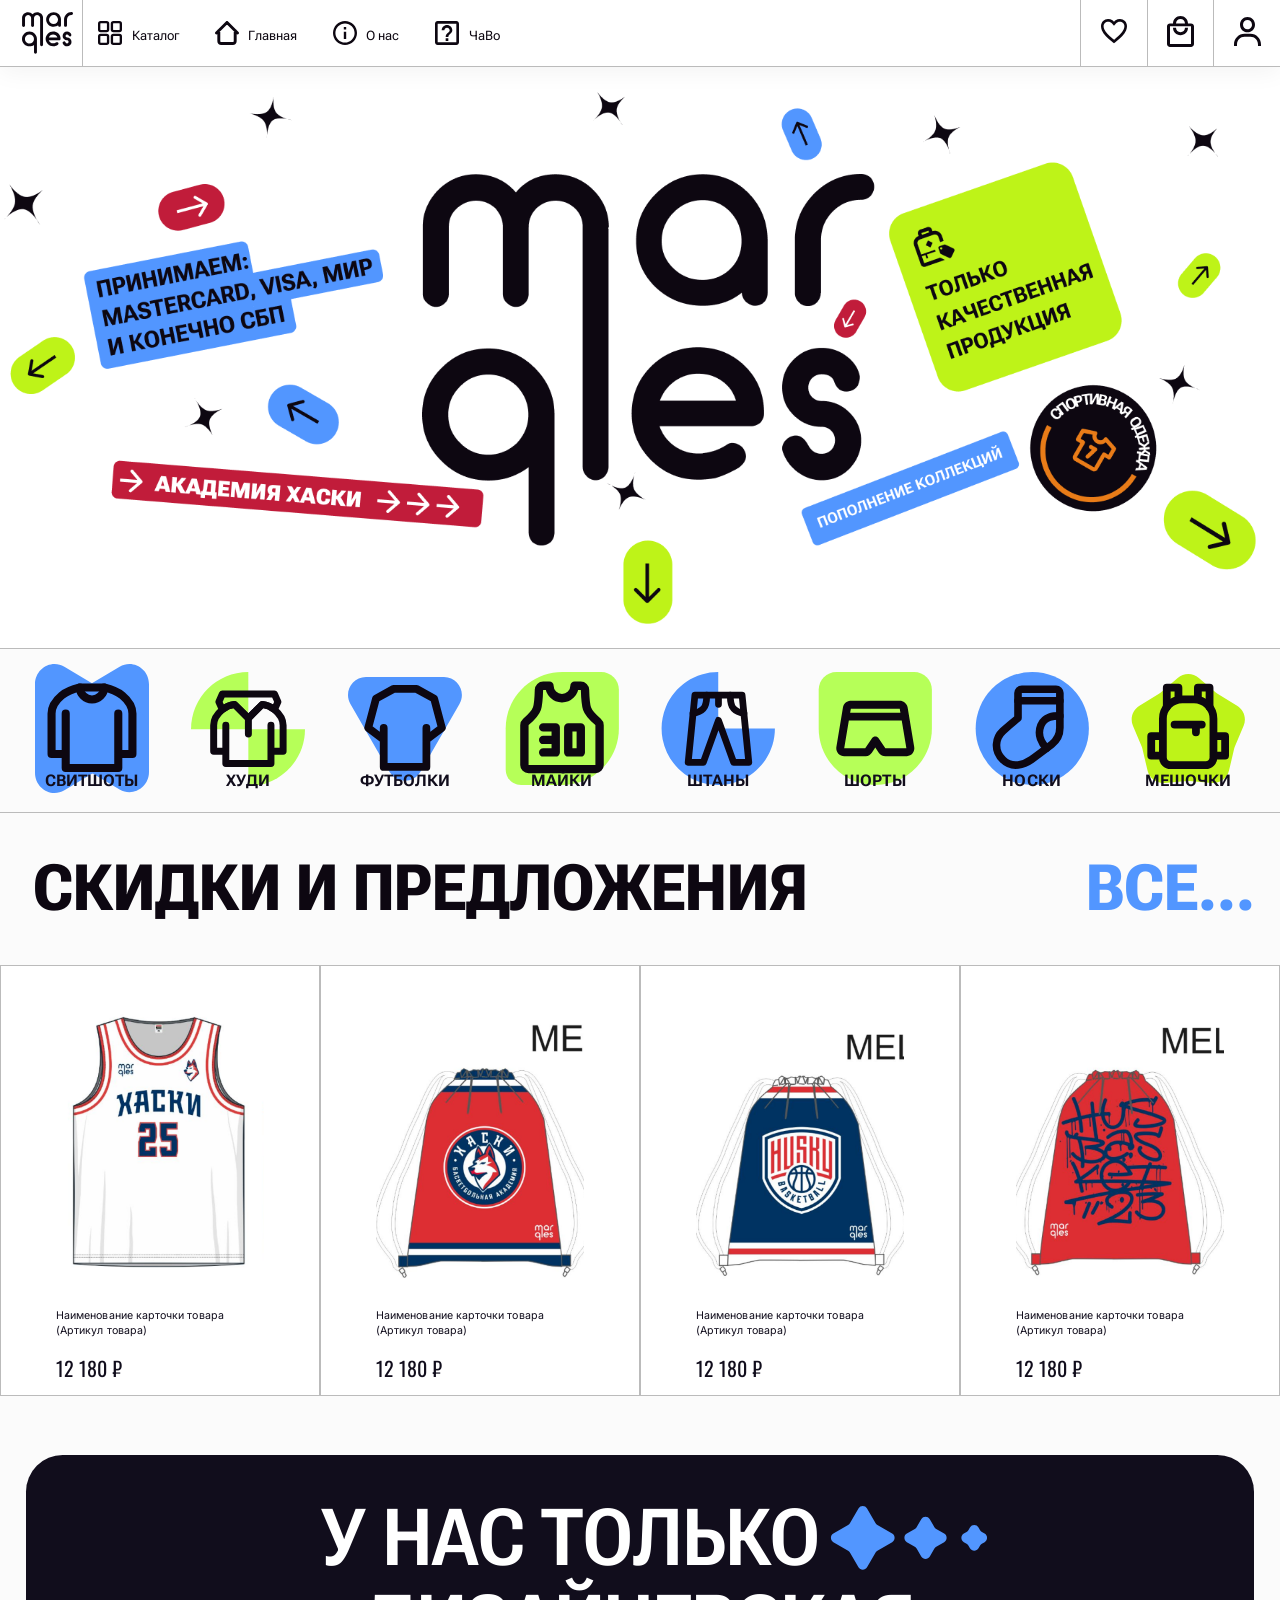
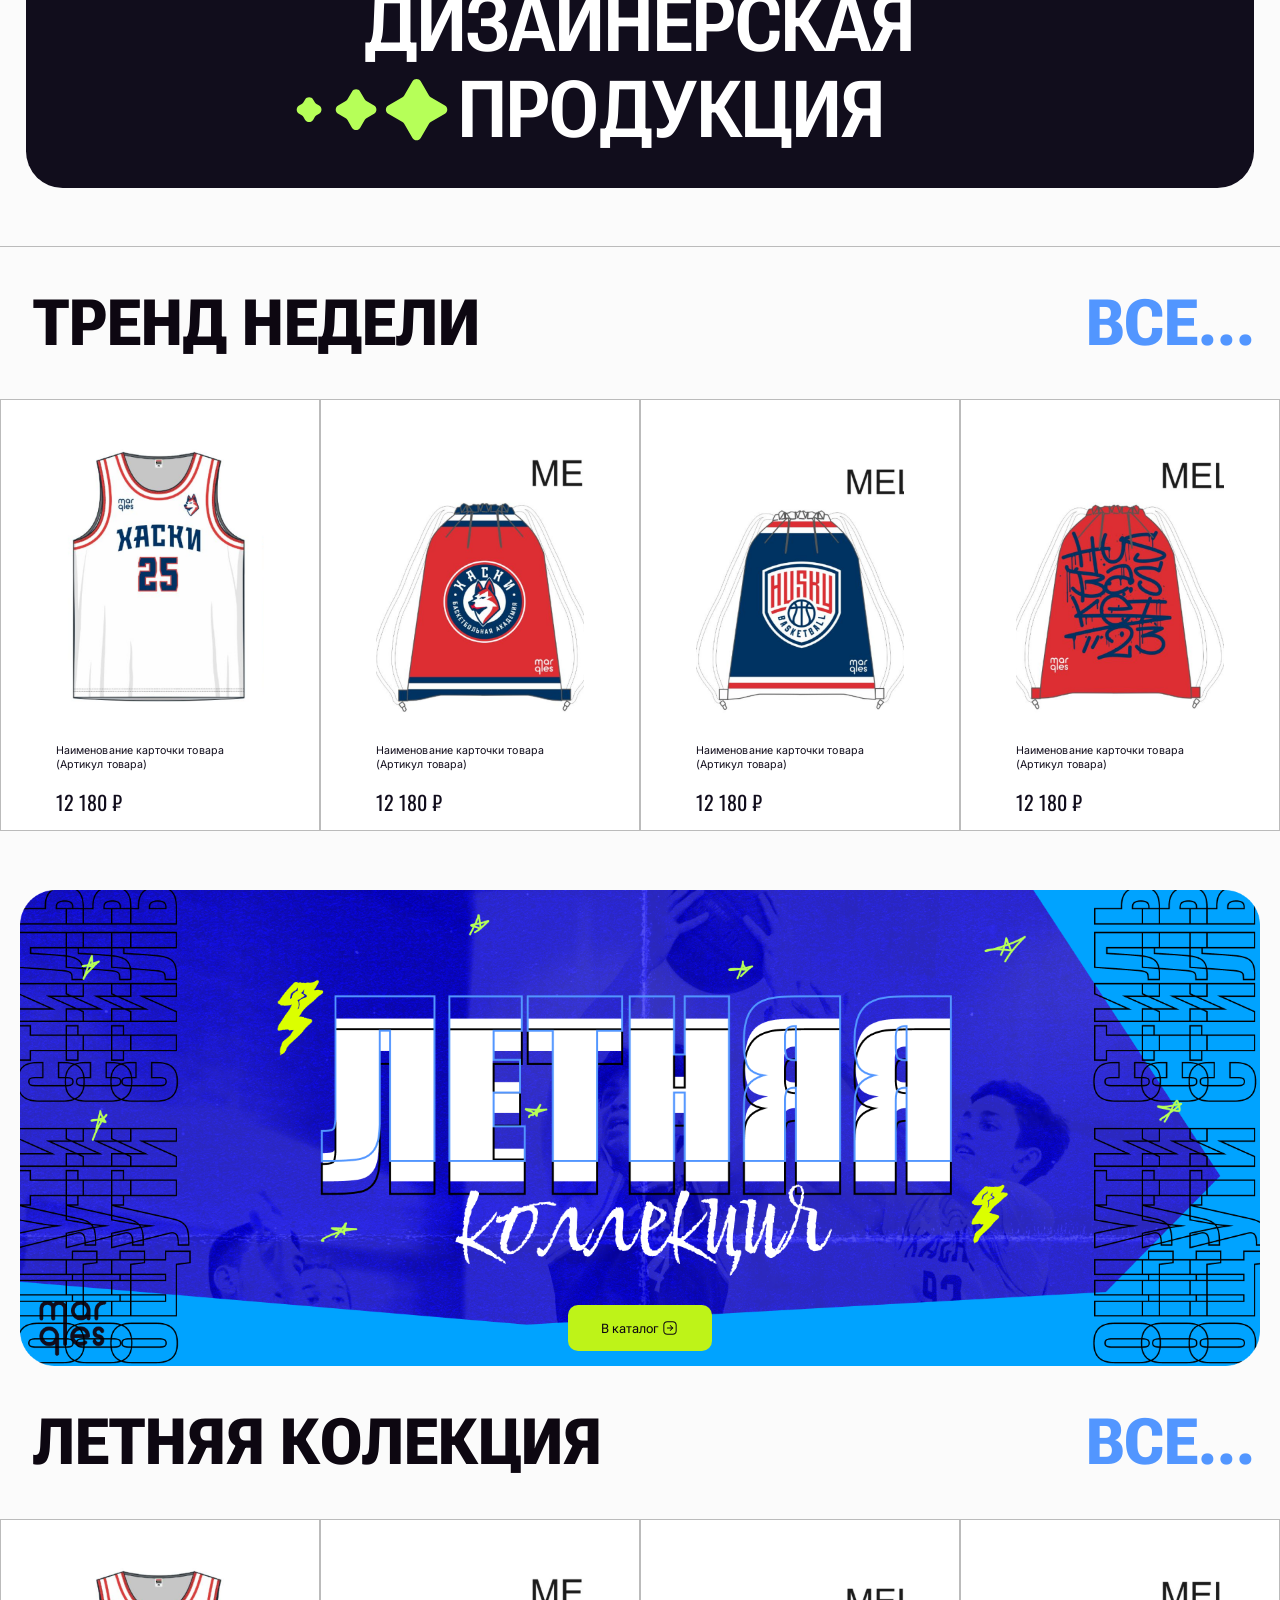
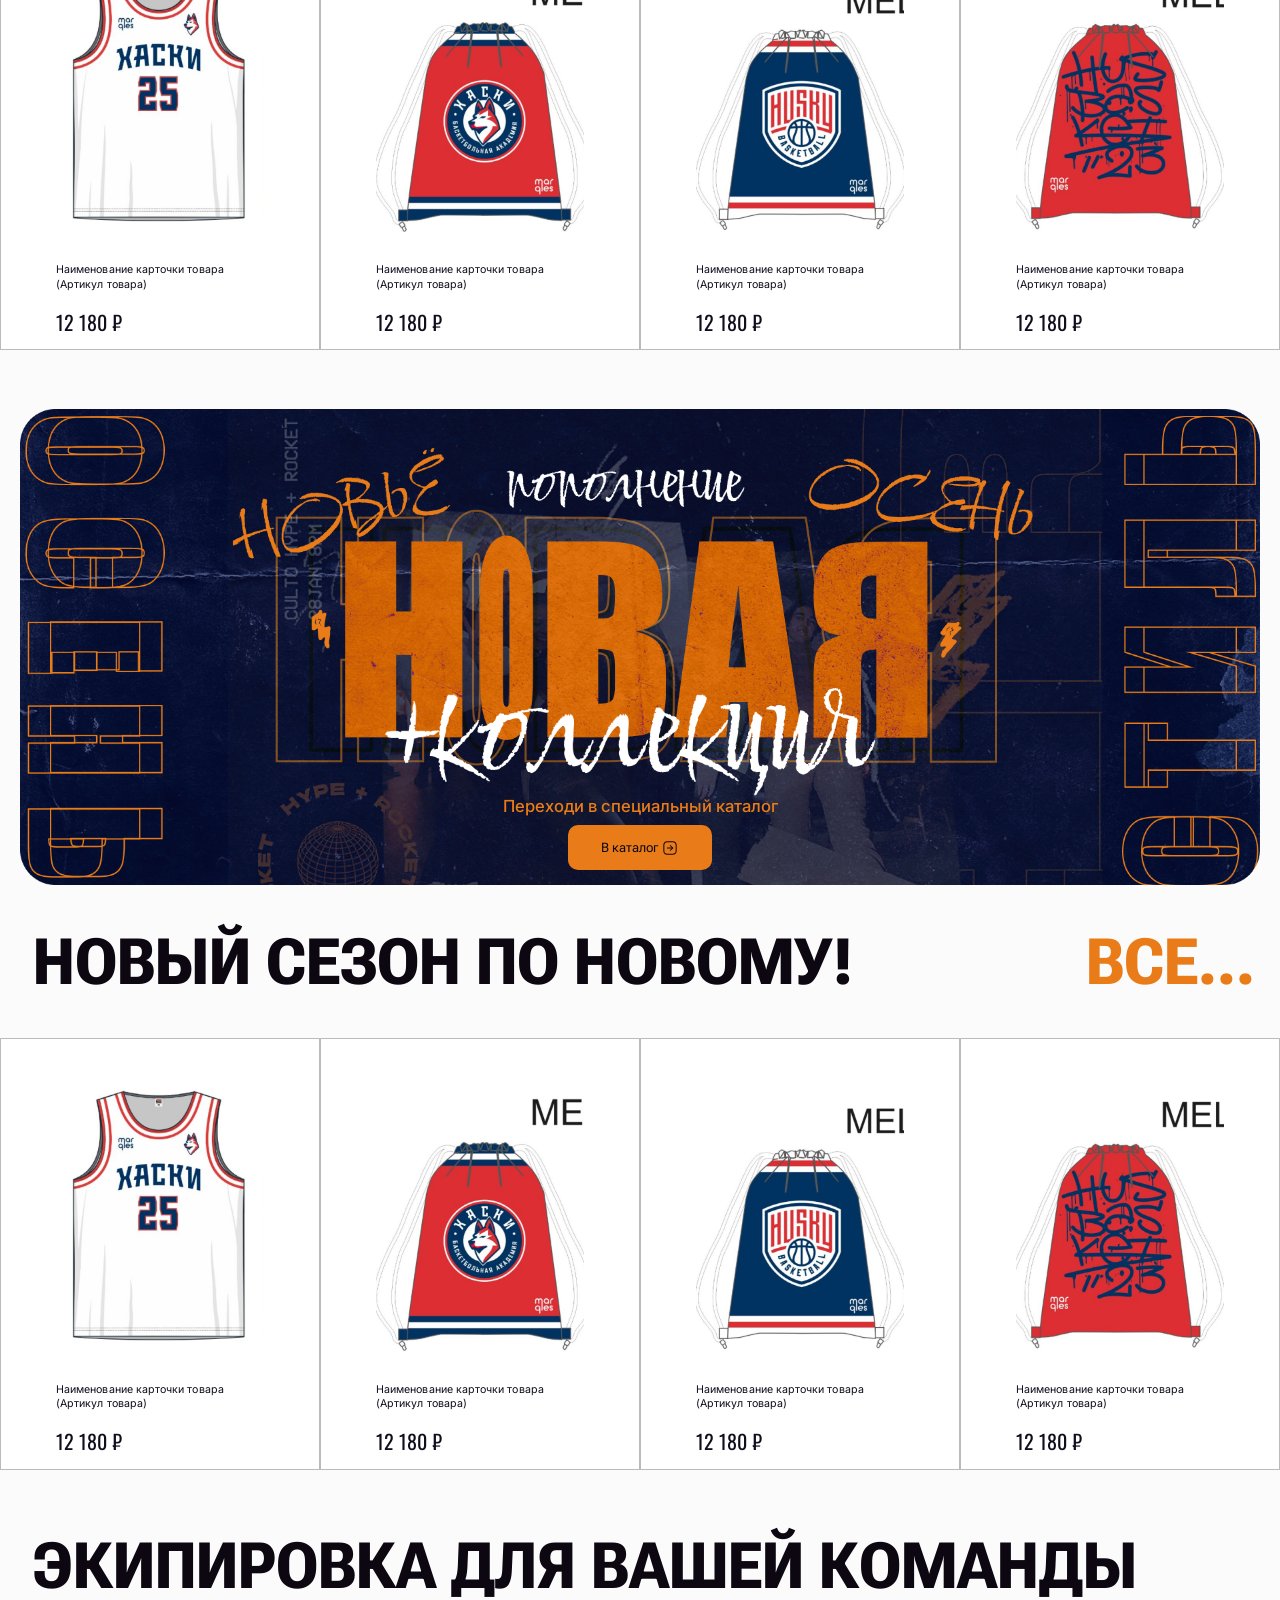
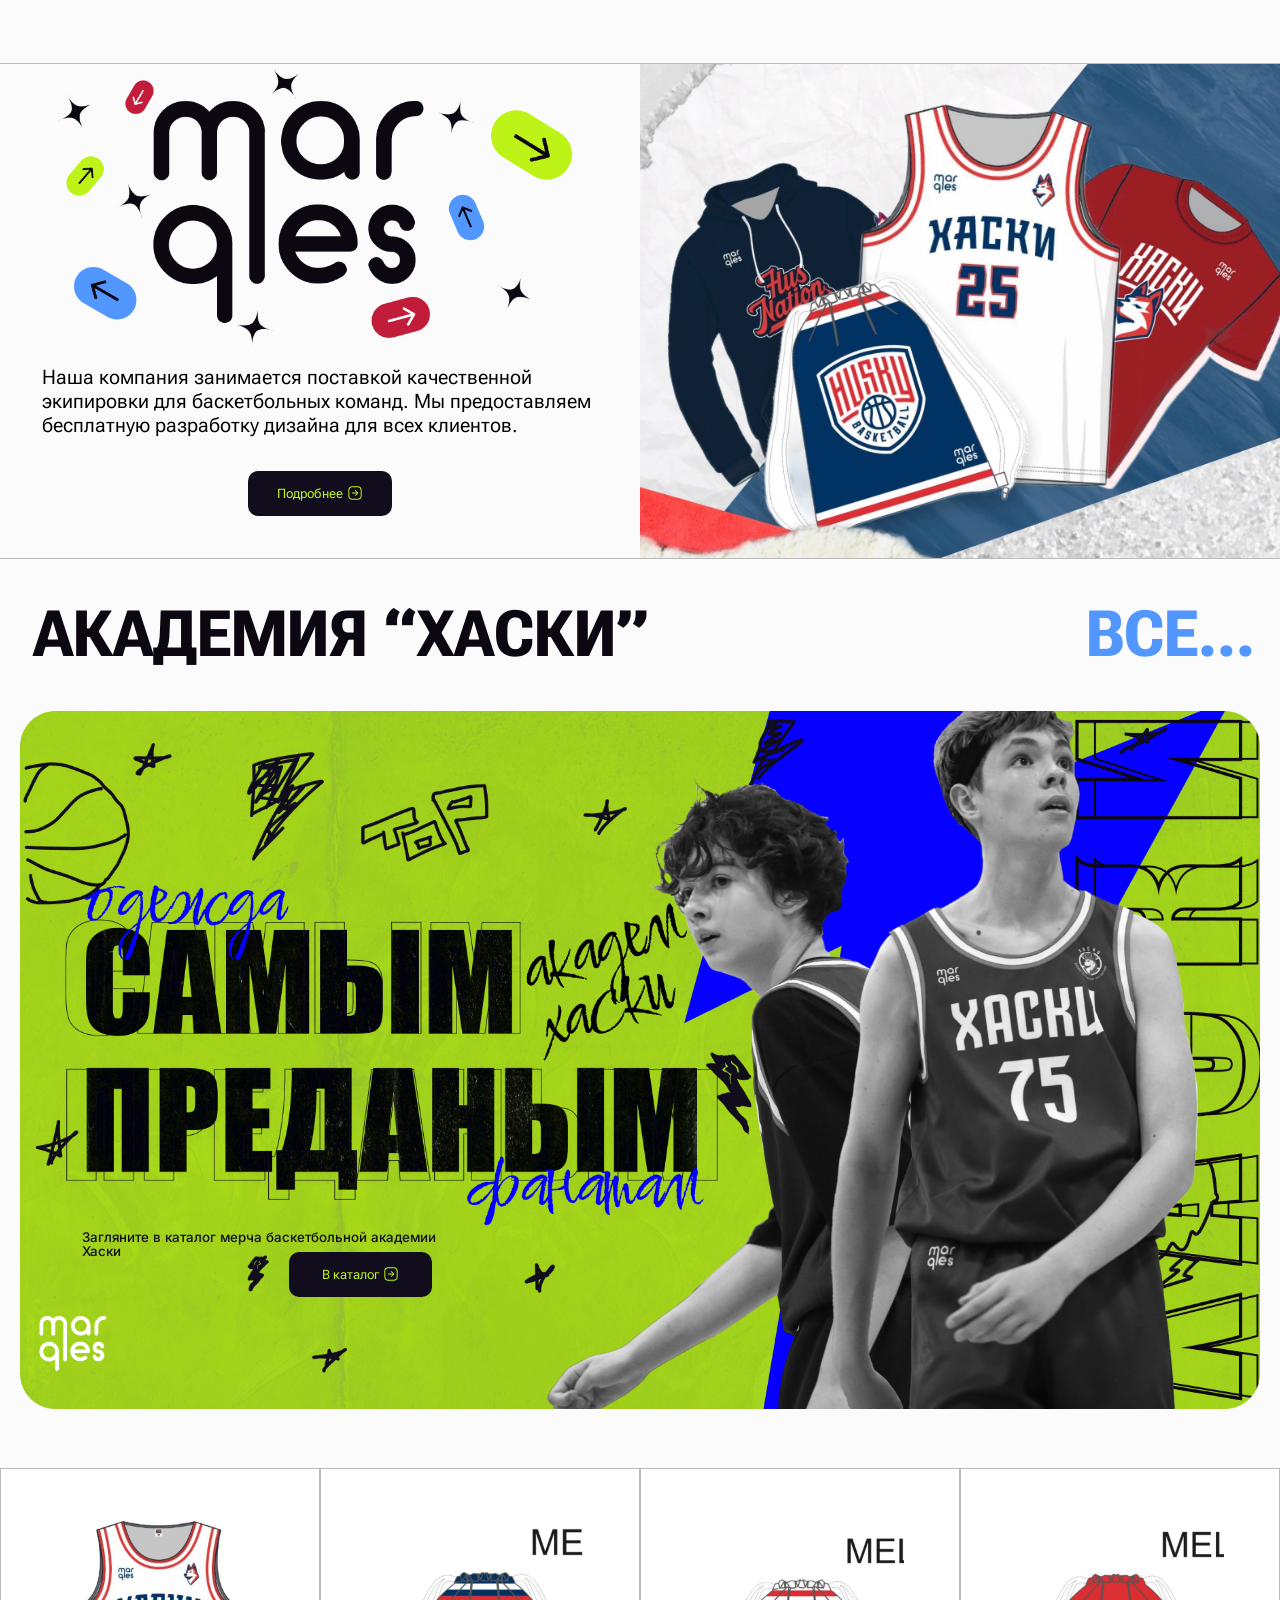
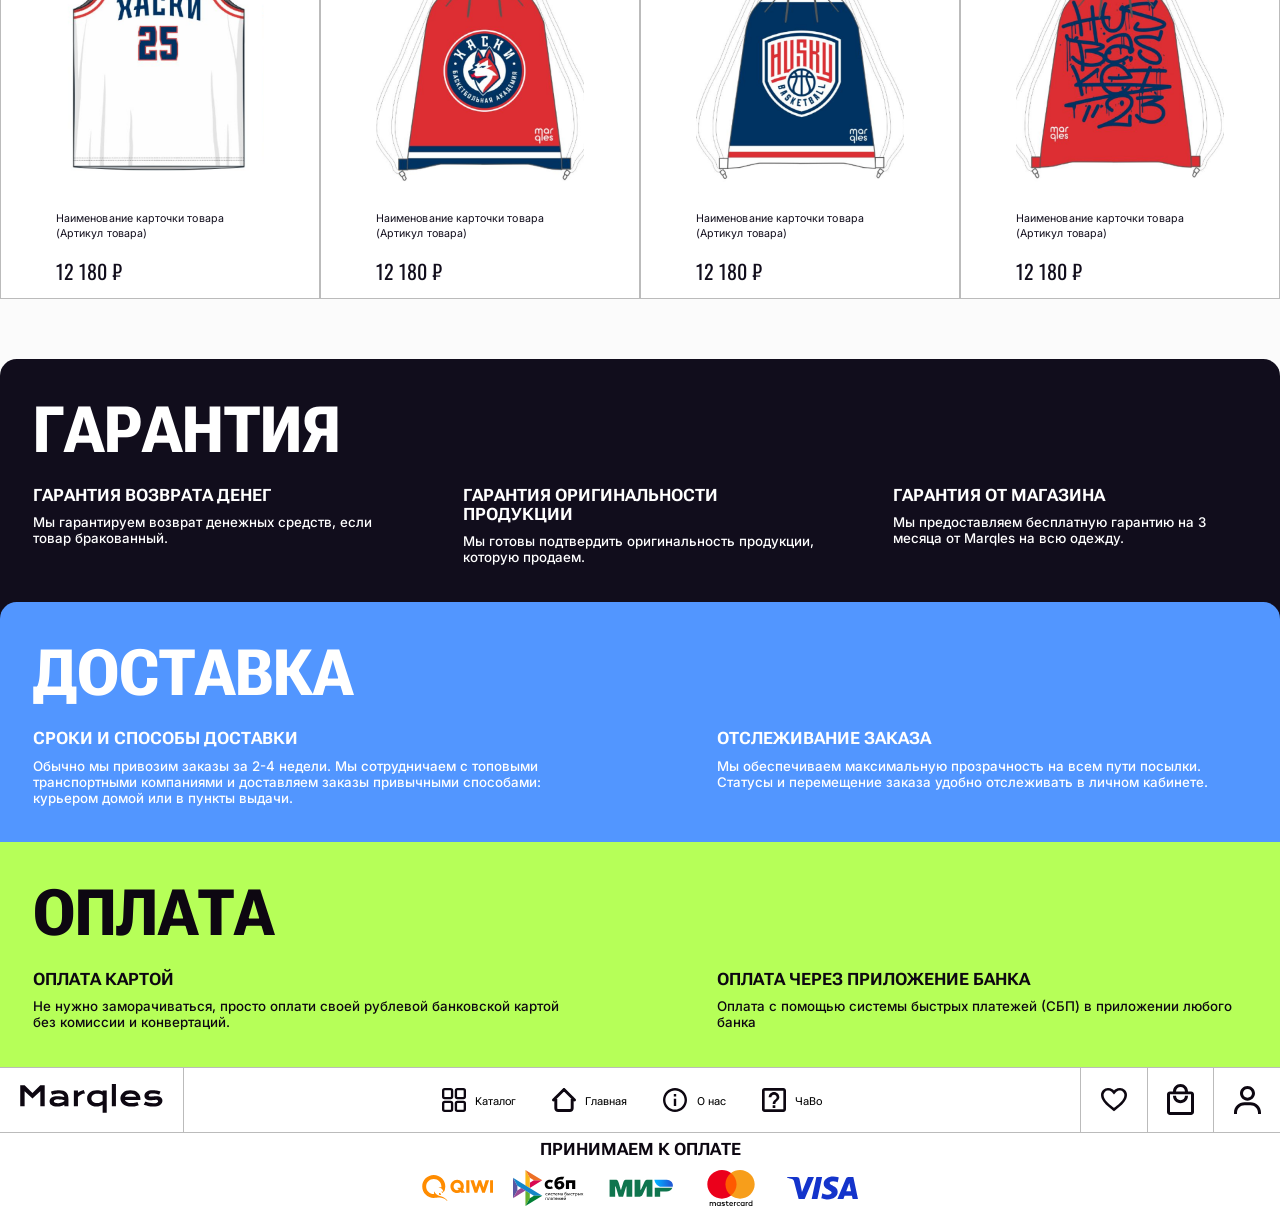
==== commit d1f115ea: "1234523" ====
--- a/index.html
+++ b/index.html
@@ -838,7 +838,7 @@
                             <div class="banner__text banner__text_color">
                                 Переходи в специальный каталог
                             </div>
-                            <a href="#" class="banner__link banner__link_background">
+                            <a href="#" class="banner__link banner__link_background_orange">
                                 В каталог
                                 <svg width="24" height="24" viewBox="0 0 24 24" fill="none"
                                     xmlns="http://www.w3.org/2000/svg">
@@ -861,7 +861,7 @@
                 <div class="new-collection__container product-block">
                     <div class="product__header">
                         <div class="product__first-title">НОВЫЙ СЕЗОН ПО НОВОМУ!</div>
-                        <button class="product__show-more">ВСЕ...</button>
+                        <button class="product__show-more button_color_orange">ВСЕ...</button>
                         <button class="product__show-more product__show-more__mobile">
                             <img src="img/mobile_arrow.svg" alt="">
                         </button>
@@ -1474,11 +1474,11 @@
                     ПРИНИМАЕМ К ОПЛАТЕ
                 </div>
                 <div class="payment-types__main">
-                    <img src="img/qiwi 1.svg" alt="">
-                    <img src="img/sbp 1.svg" alt="">
-                    <img src="img/mir 1.svg" alt="">
-                    <img src="img/mc 1.svg" alt="">
-                    <img src="img/visa 1.svg" alt="">
+                    <img src="img/QIWI_logo.svg" alt="">
+                    <img src="img/СБП_логотип.svg" alt="">
+                    <img src="img/Mir-logo.SVG.svg" alt="">
+                    <img src="img/Mastercard-logo.svg" alt="">
+                    <img src="img/Visa_2021.svg" alt="">
                 </div>
             </div>
         </footer>
--- a/css/style.css
+++ b/css/style.css
@@ -603,6 +603,12 @@
 .new-collection-banner .banner__link_background {
     background: #fff;
 }
+.banner__link_background_orange {
+    background: #e97c18;
+}
+.button_color_orange {
+    color: #e97c18;
+}
 .new-collection-banner .banner__text_color {
     color: #e97c18;
 }
@@ -1095,8 +1101,8 @@
 }
 .payment-types__main img {
     display: block;
-    width: 6.75rem;
-    height: auto;
+    width: 6.68863rem;
+    height: 3.41863rem;
 }
 @media (max-width: 768px) {
     .payment-types__title {
@@ -1104,18 +1110,20 @@
     }
     .payment-types__main {
         justify-content: center;
-        gap: 0 5px;
+        gap: 5px 5px;
         padding: 0 1.875rem;
     }
     .payment-types__main img {
         display: block;
         width: 6.68863rem;
-        height: auto;
+        height: 3.41863rem;
     }
 }
 
 /* ABOUT*/
-
+.about {
+    padding-bottom: 3.125rem;
+}
 .about__main__wrapper {
     padding: 0 2.25rem;
 }
@@ -1531,7 +1539,7 @@
     background: #fbfbfb;
 }
 .husky-catalog__container {
-    padding: 1.9375rem 0;
+    padding: 1.9375rem 0 3.125rem;
 }
 .husky-catalog__header {
     color: var(--1, #0d0711);
@@ -1570,6 +1578,7 @@
 /* CATALOG */
 .catalog {
     background: #fbfbfb;
+    padding-bottom: 3.125rem;
 }
 .catalog__header {
     display: flex;
@@ -1852,7 +1861,7 @@
 }
 /* FAVORITES */
 .favourites {
-    padding-bottom: 60px;
+    padding-bottom: 50px;
     background: #fbfbfb;
 }
 .favourites__header {
@@ -2549,6 +2558,9 @@
 .product__card,
 .similar__products {
     background: #fbfbfb;
+}
+.similar__products {
+    padding-bottom: 3.125rem;
 }
 ul.breadcrumb {
     padding: 1.0625rem 1.875rem;
@@ -3178,6 +3190,7 @@
 
 .questions__answer {
     padding-top: 3.0625rem;
+    padding-bottom: 3.75rem;
 }
 .questions__answer__title {
     color: var(--1, #0d0711);
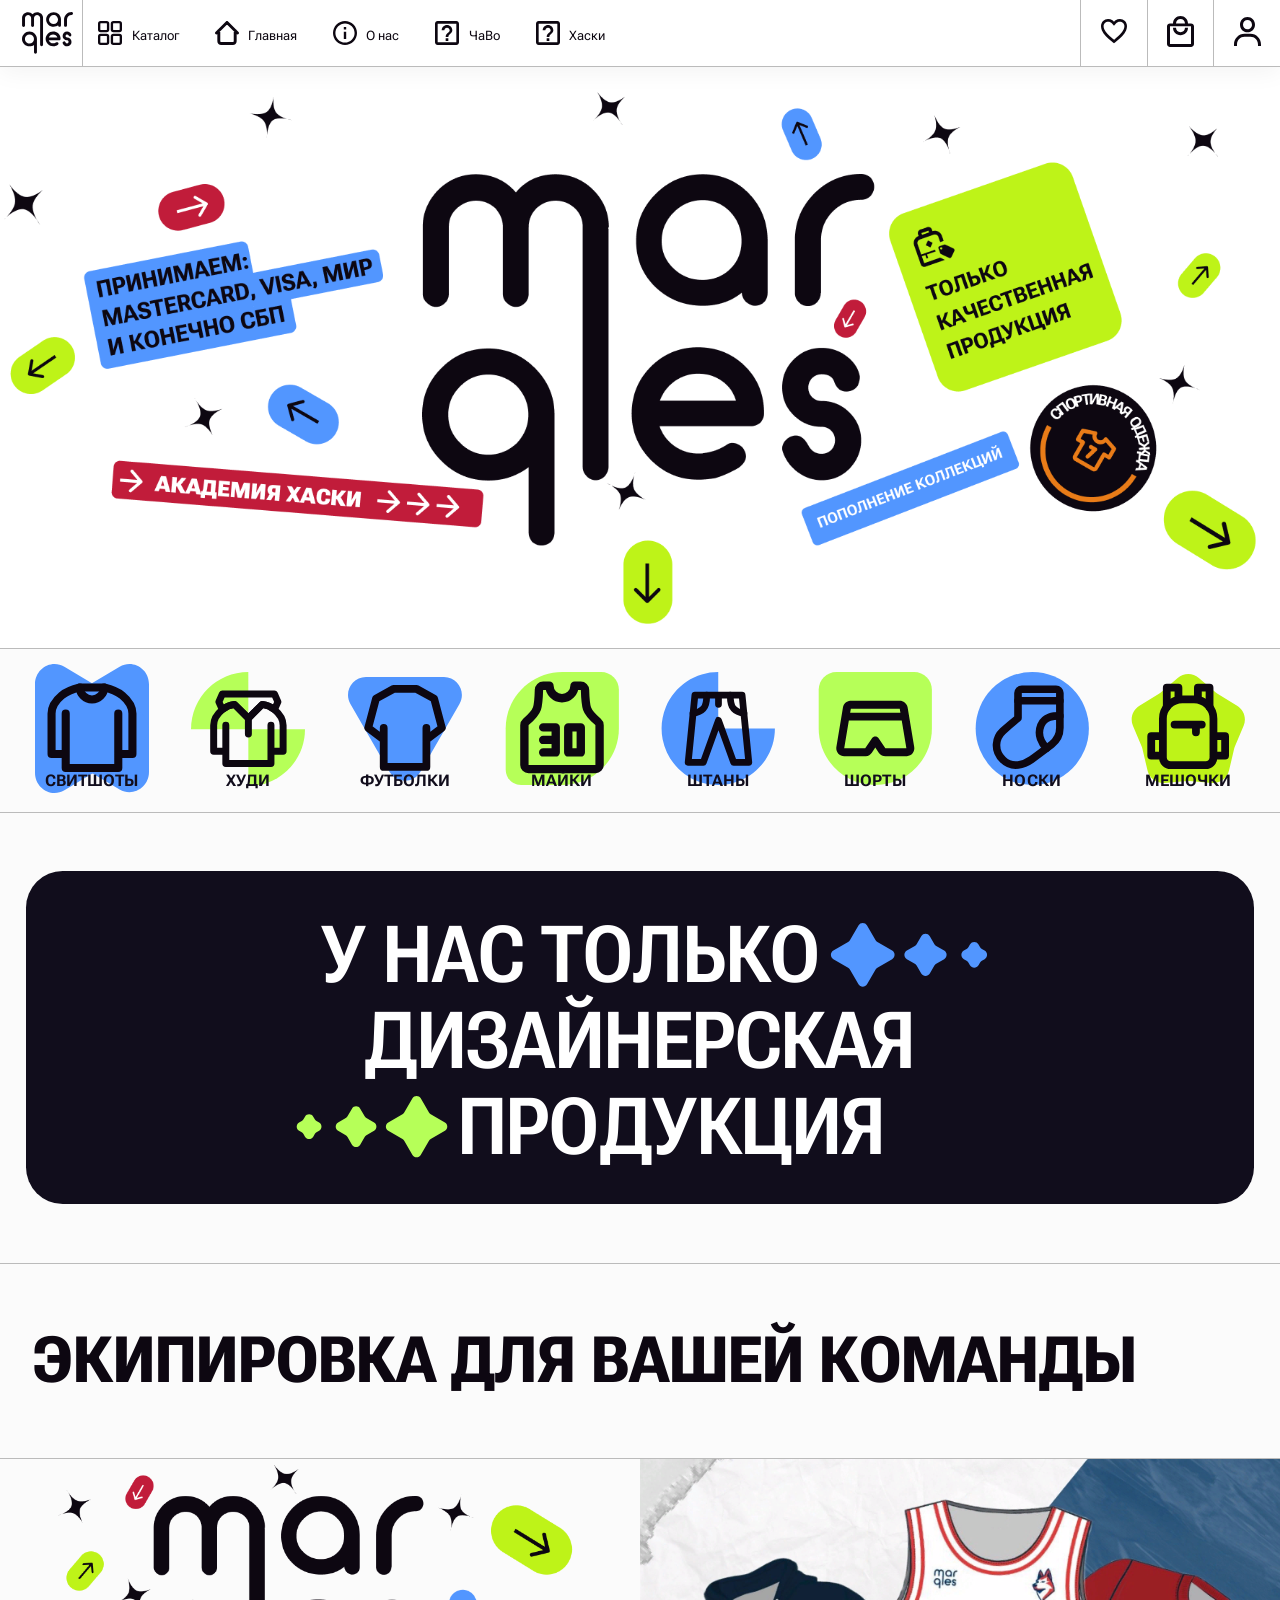
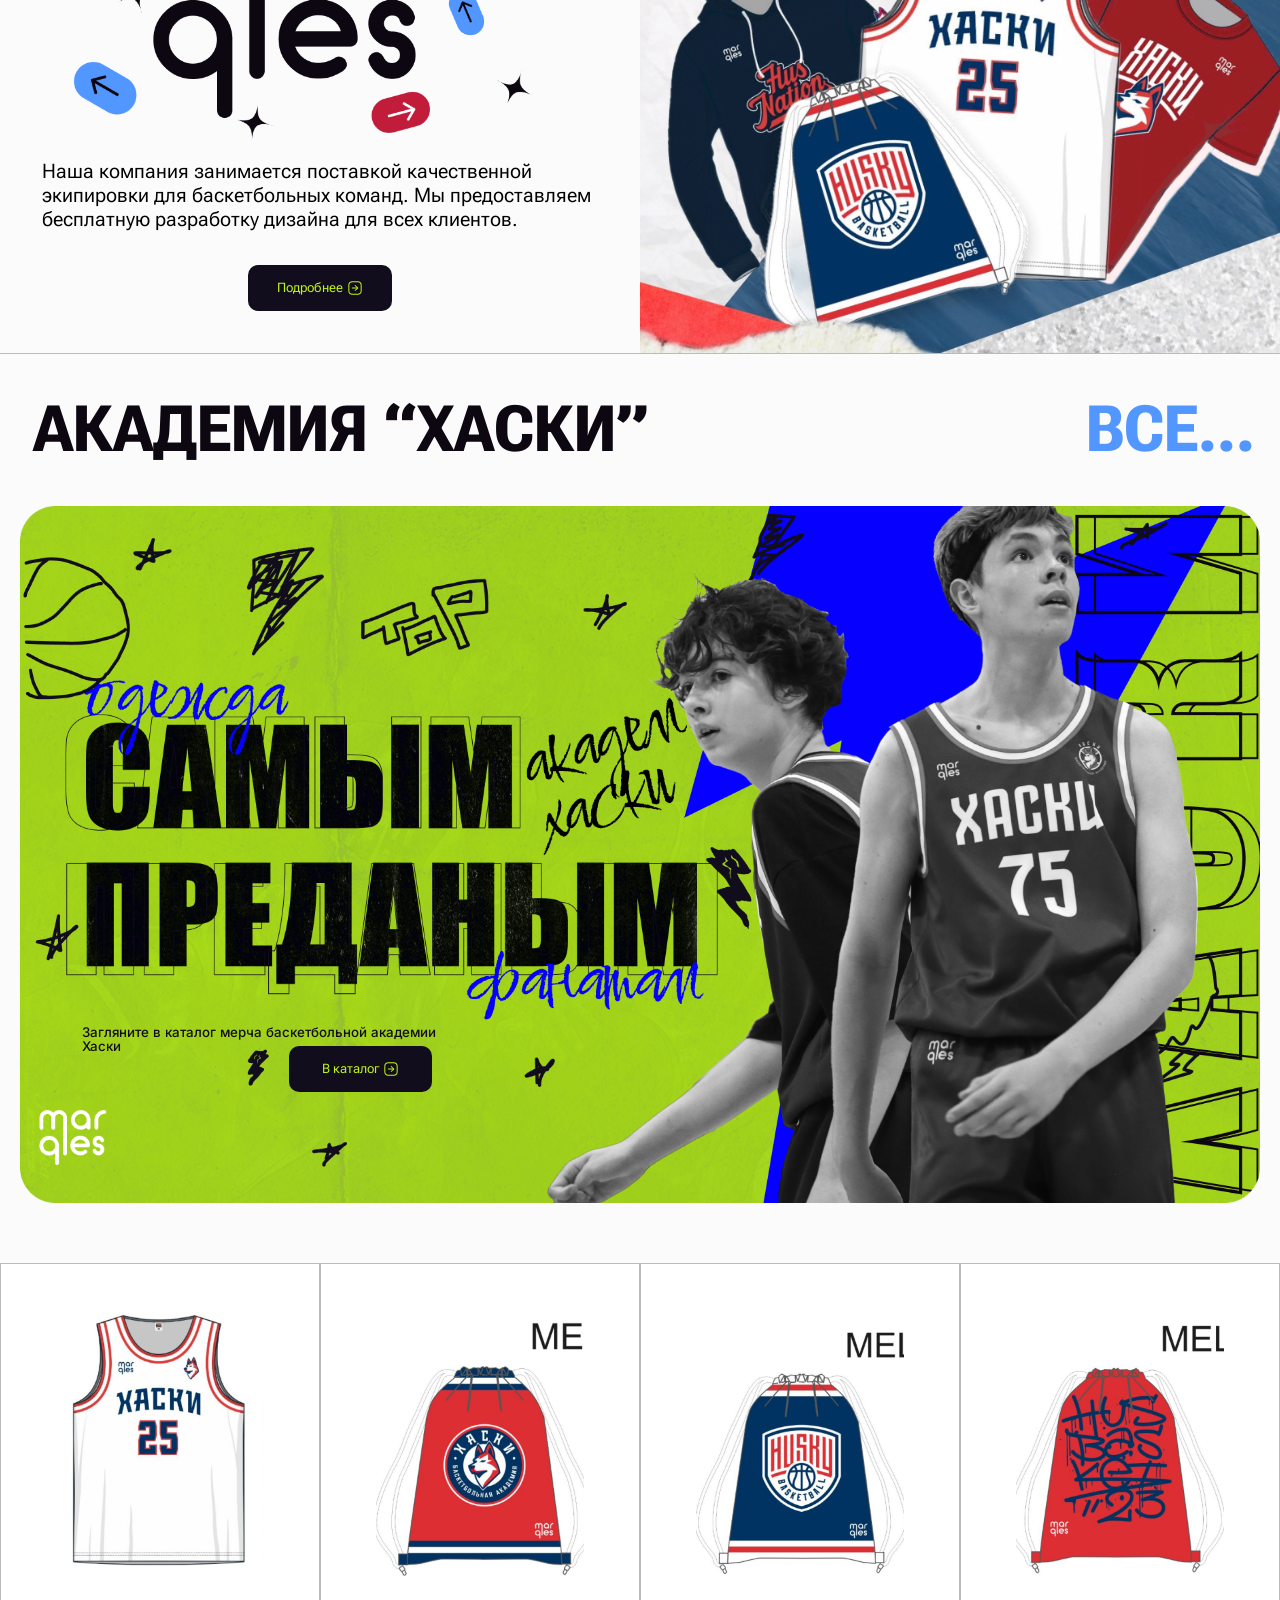
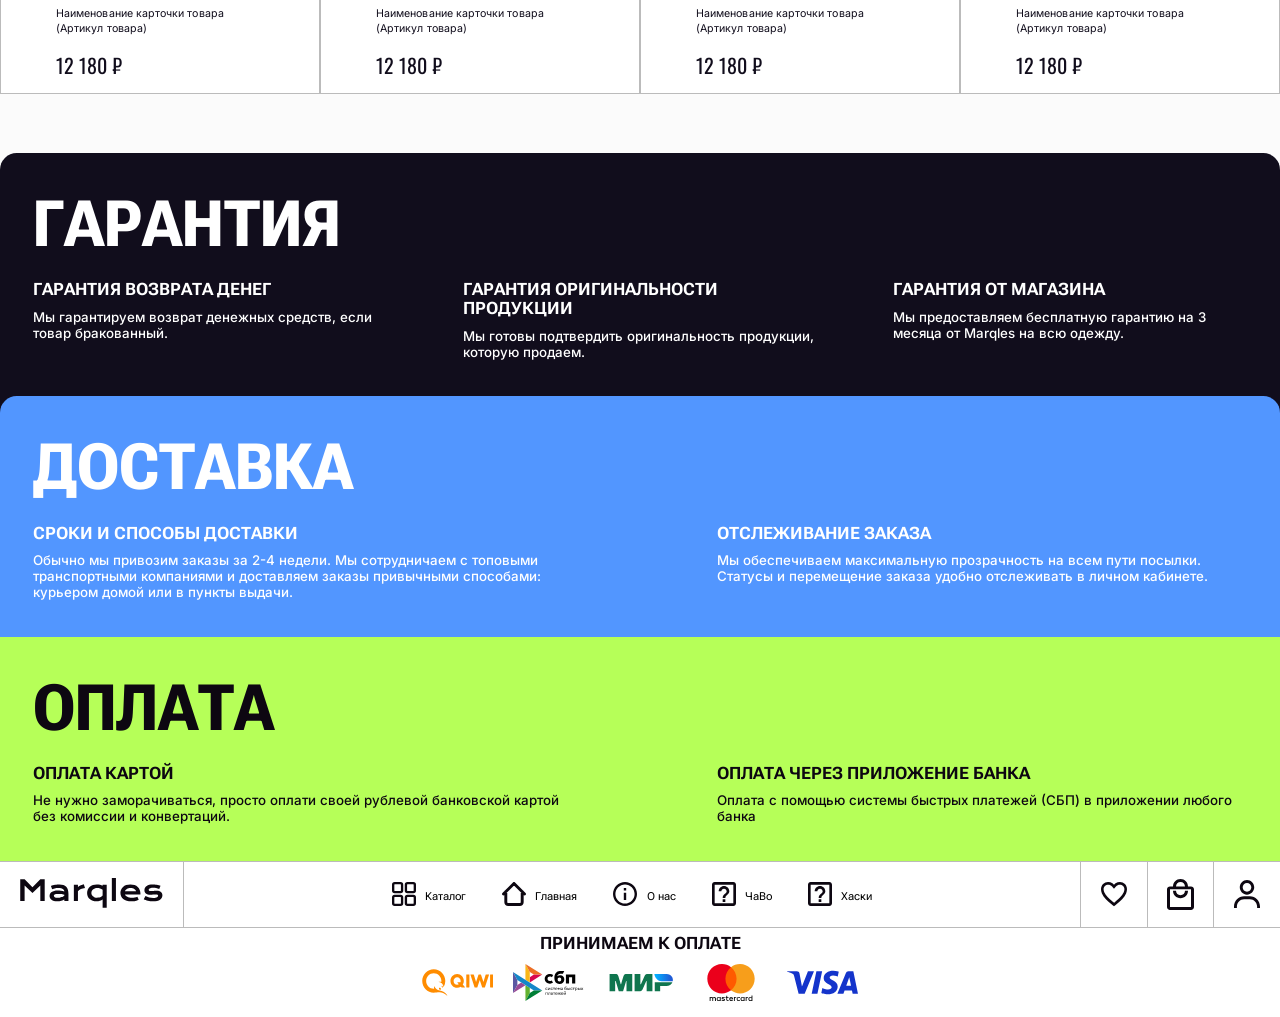
==== commit 44d9f39d: "333333" ====
--- a/index.html
+++ b/index.html
@@ -29,6 +29,8 @@
                                     class="menu__img"><span>О нас</span></a></li>
                         <li class="menu__item"><a href="#" class="menu__link"><img src="img/question.svg" alt="ЧаВо"
                                     class="menu__img"><span>ЧаВо</span></a></li>
+                        <li class="menu__item"><a href="#" class="menu__link"><img src="img/question.svg" alt="ЧаВо"
+                            class="menu__img"><span>Хаски</span></a></li>
 
 
                         <li class="menu__item_right"><a href="#" class="menu__link_right"><img src="img/like.svg"
@@ -132,7 +134,7 @@
                     </ul>
                 </div>
             </div>
-            <div class="discounts slideUp">
+            <!-- <div class="discounts slideUp">
                 <div class="discounts__container product-block">
                     <div class="product__header">
                         <div class="product__first-title">СКИДКИ И ПРЕДЛОЖЕНИЯ</div>
@@ -342,7 +344,7 @@
                         </div>
                     </div>
                 </div>
-            </div>
+            </div> -->
             <div class="products-tagline slideUp">
                 <div class="products-tagline__container">
                     <div class="products-tagline__main">
@@ -381,7 +383,7 @@
                     </div>
                 </div>
             </div>
-            <div class="trends slideUp">
+            <!-- <div class="trends slideUp">
                 <div class="trends__container product-block">
                     <div class="product__header">
                         <div class="product__first-title">ТРЕНД НЕДЕЛИ</div>
@@ -1067,7 +1069,7 @@
                         </div>
                     </div>
                 </div>
-            </div>
+            </div> -->
             <div class="team-equipment slideUp">
                 <div class="team-equipment__container">
                     <div class="main__title">
@@ -1457,6 +1459,10 @@
                             <li class="footer__menu__item"><a href="#" class="footer__menu__link"><img
                                         src="img/question.svg" alt="ЧаВо"
                                         class="footer__menu__img"><span>ЧаВо</span></a></li>
+                            <li class="footer__menu__item"><a href="#" class="footer__menu__link"><img
+                                        src="img/question.svg" alt="ЧаВо"
+                                        class="footer__menu__img"><span>Хаски</span></a></li>
+    
 
 
                             <li class="footer__menu__item_right"><a href="#" class="footer__menu__link_right"><img
--- a/css/style.css
+++ b/css/style.css
@@ -17,6 +17,7 @@
 }
 html {
     font-size: calc(16vw / 19.2);
+    /* font-size: calc(100vw / 1920 * 9); */
 }
 @media screen and (max-width: 768px) {
     html {
@@ -690,6 +691,11 @@
     display: block;
 }
 @media (max-width: 768px) {
+    .team-equipment_right img {
+        max-width: 100%;
+        height: auto;
+        display: block;
+    }
     .team-equipment {
         background: #fff;
     }
@@ -1186,8 +1192,8 @@
     text-align: center;
     font-family: Cultbold;
     font-size: 9.0208rem;
-    font-style: normal;
-    font-weight: 600;
+    font-style: italic;
+    font-weight: bold;
     line-height: 5.9348rem;
     text-align: center;
 }
@@ -1334,8 +1340,8 @@
     text-align: center;
     font-family: Cultbold;
     font-size: 2.8125rem;
-    font-style: normal;
-    font-weight: 600;
+    font-weight: bold;
+    font-style: italic;
     line-height: normal;
     text-align: center;
 }
@@ -1362,9 +1368,10 @@
     text-align: center;
     font-family: Cultbold;
     font-size: 7.1272rem;
-    font-style: normal;
-    font-weight: 600;
+    font-weight: bold;
+    font-style: italic;
     line-height: 3.125rem;
+    -webkit-line-height: 1;
 }
 .advantages__title {
     color: #110d1c;
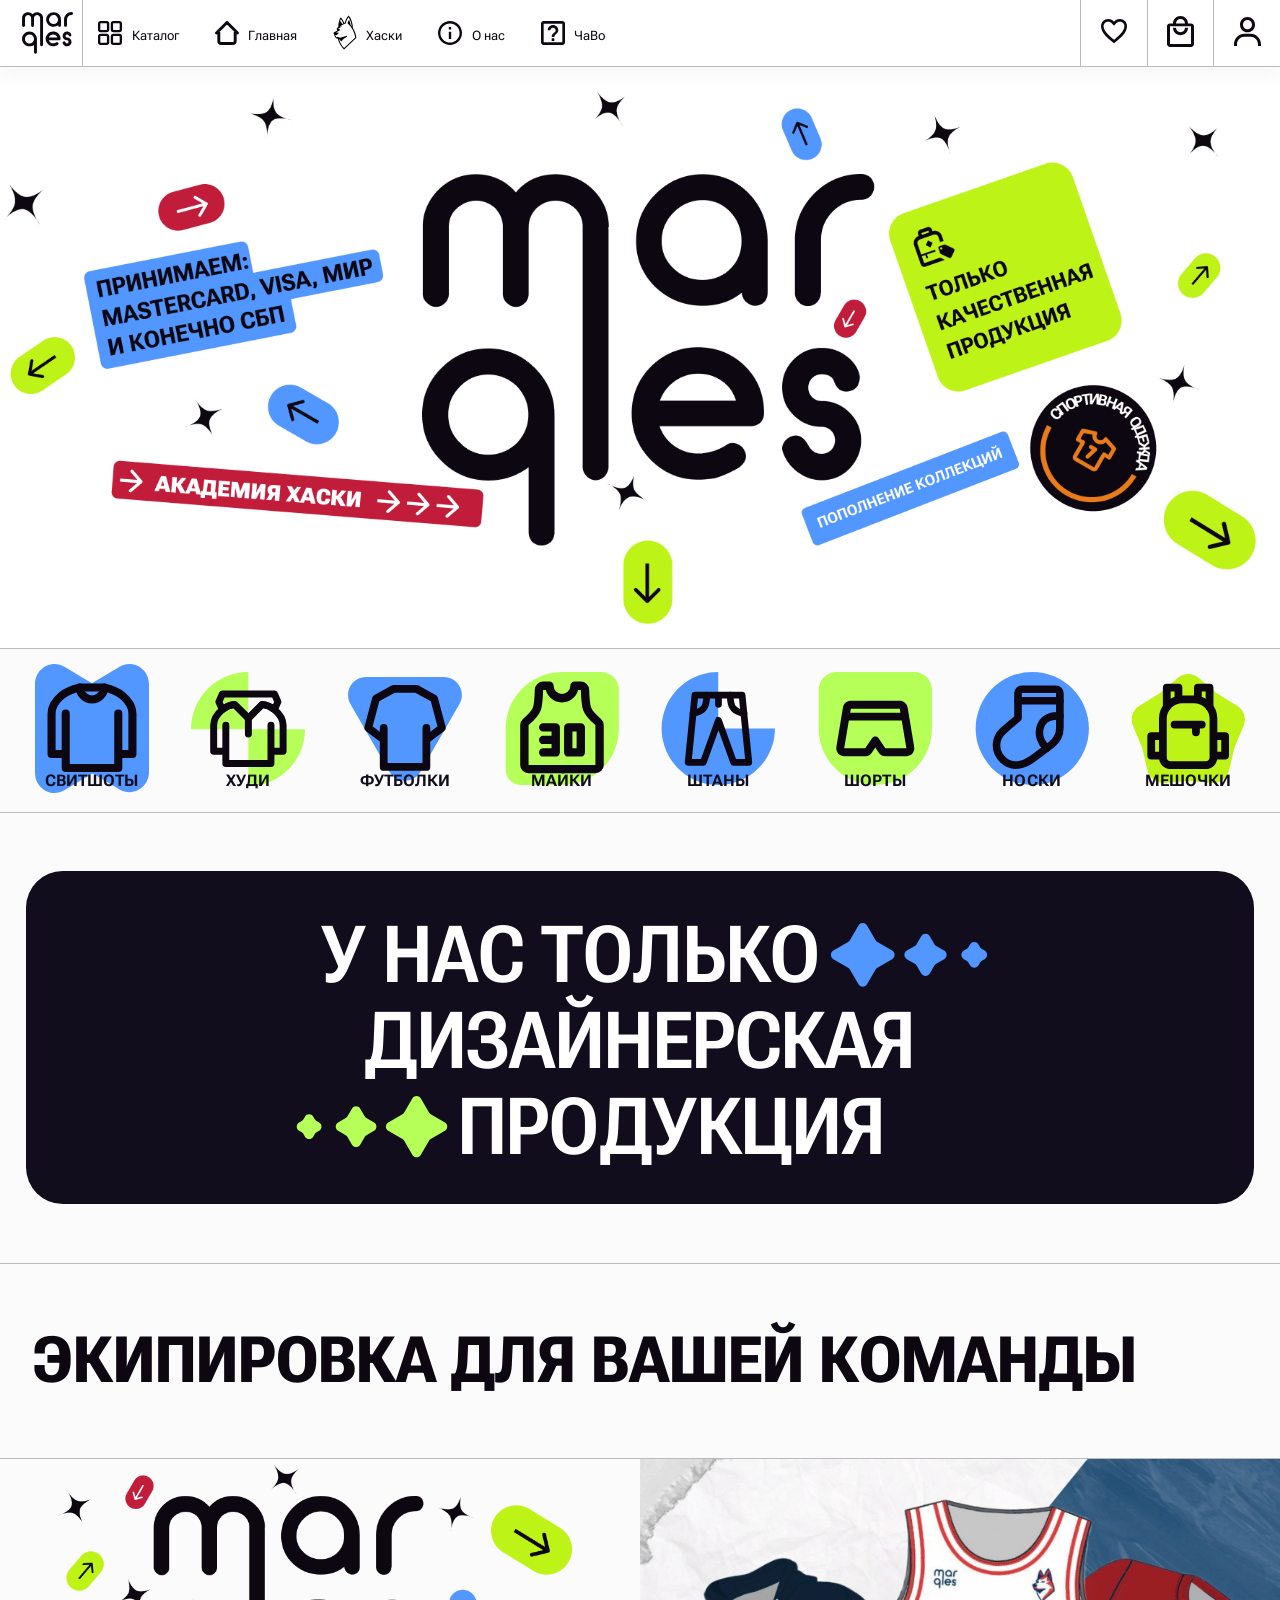
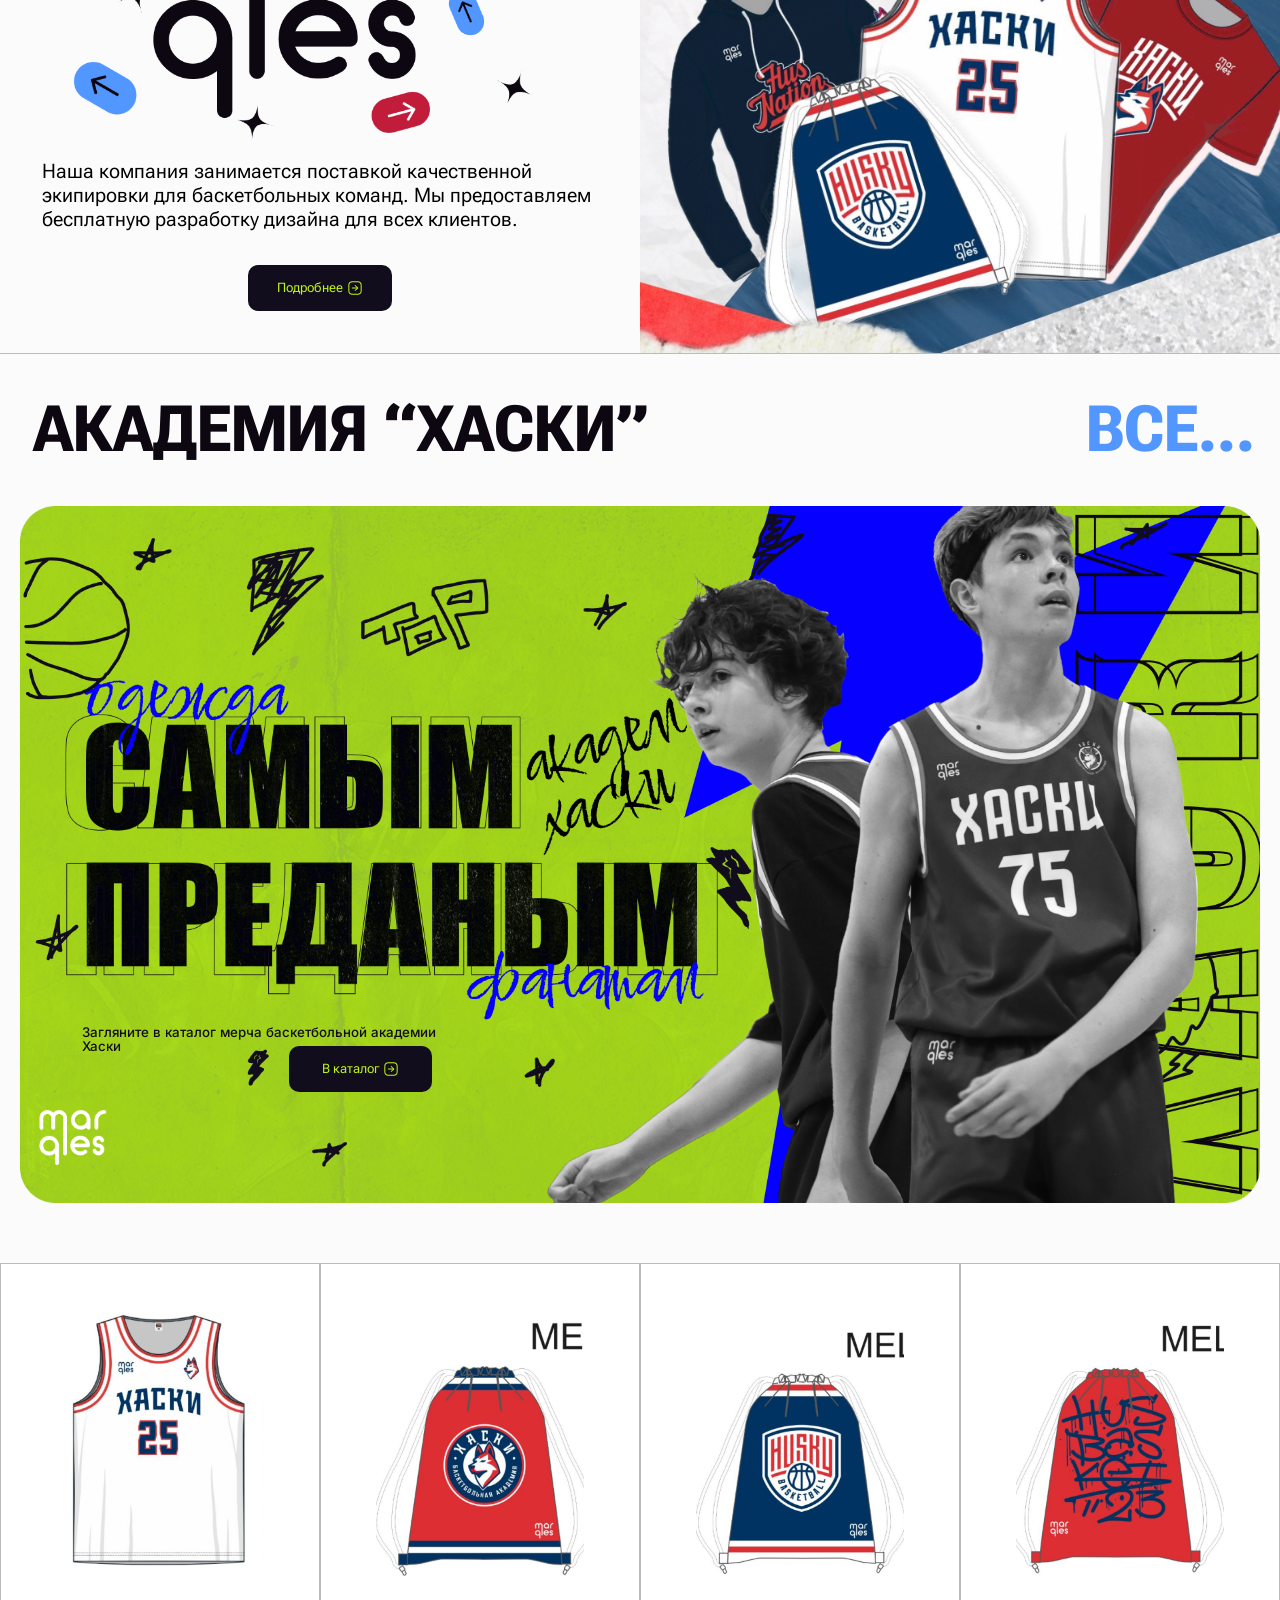
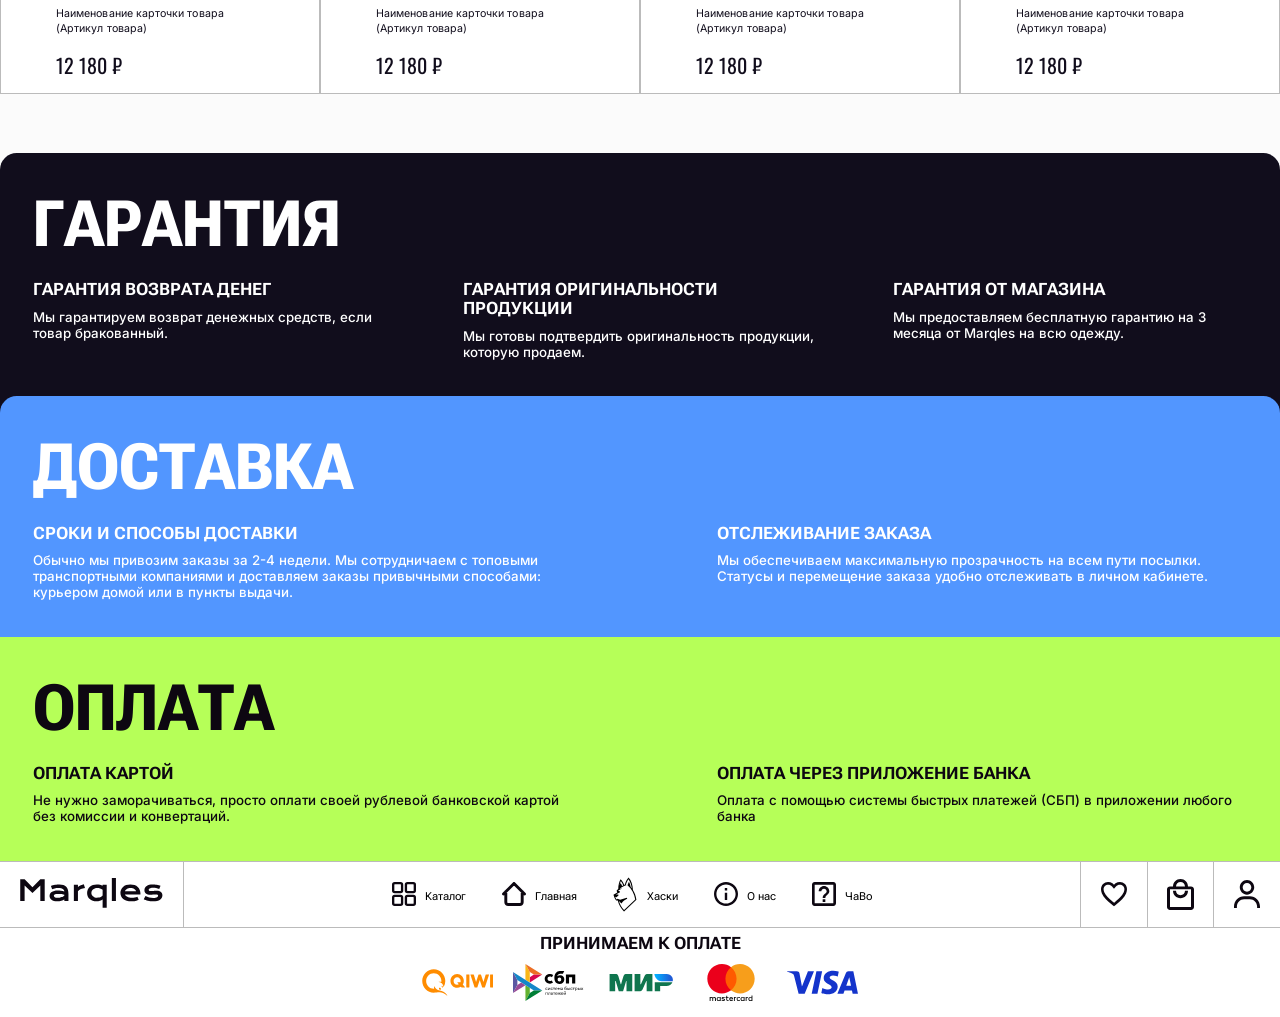
==== commit ece54979: "555555" ====
--- a/index.html
+++ b/index.html
@@ -25,12 +25,13 @@
                                     class="menu__img"><span>Каталог</span></a></li>
                         <li class="menu__item"><a href="#" class="menu__link"><img src="img/home.svg" alt="Главная"
                                     class="menu__img"><span>Главная</span></a></li>
+                        <li class="menu__item"><a href="#" class="menu__link"><img src="img/husky_ico.svg" alt="Хаски"
+                            class="menu__img"><span>Хаски</span></a></li>
                         <li class="menu__item"><a href="#" class="menu__link"><img src="img/about.svg" alt="О нас"
                                     class="menu__img"><span>О нас</span></a></li>
                         <li class="menu__item"><a href="#" class="menu__link"><img src="img/question.svg" alt="ЧаВо"
                                     class="menu__img"><span>ЧаВо</span></a></li>
-                        <li class="menu__item"><a href="#" class="menu__link"><img src="img/question.svg" alt="ЧаВо"
-                            class="menu__img"><span>Хаски</span></a></li>
+                       
 
 
                         <li class="menu__item_right"><a href="#" class="menu__link_right"><img src="img/like.svg"
@@ -58,7 +59,7 @@
                     </div> -->
                 </div>
             </div>
-            <div class="product-categories slideUp">
+            <div class="product-categories">
                 <div class="product__header">
                     <div class="product__first-title">КАТАЛОГ</div>
                     <button class="product__show-more product__show-more__mobile">
@@ -134,7 +135,7 @@
                     </ul>
                 </div>
             </div>
-            <!-- <div class="discounts slideUp">
+            <!-- <div class="discounts ">
                 <div class="discounts__container product-block">
                     <div class="product__header">
                         <div class="product__first-title">СКИДКИ И ПРЕДЛОЖЕНИЯ</div>
@@ -345,7 +346,7 @@
                     </div>
                 </div>
             </div> -->
-            <div class="products-tagline slideUp">
+            <div class="products-tagline ">
                 <div class="products-tagline__container">
                     <div class="products-tagline__main">
                         <div class="products-tagline__line-1">
@@ -383,7 +384,7 @@
                     </div>
                 </div>
             </div>
-            <!-- <div class="trends slideUp">
+            <!-- <div class="trends ">
                 <div class="trends__container product-block">
                     <div class="product__header">
                         <div class="product__first-title">ТРЕНД НЕДЕЛИ</div>
@@ -594,7 +595,7 @@
                     </div>
                 </div>
             </div>
-            <div class="seasonal-banner slideUp">
+            <div class="seasonal-banner ">
                 <div class="seasonal-banner__container">
                     <div class="banner__content">
                         <img src="img/summer_collection.png" alt="" class="banner__background">
@@ -621,7 +622,7 @@
                     </div>
                 </div>
             </div>
-            <div class="seasonal-collection slideUp">
+            <div class="seasonal-collection ">
                 <div class="seasonal-collection__container product-block">
                     <div class="product__header">
                         <div class="product__first-title">ЛЕТНЯЯ КОЛЕКЦИЯ</div>
@@ -832,7 +833,7 @@
                     </div>
                 </div>
             </div>
-            <div class="new-collection-banner slideUp">
+            <div class="new-collection-banner ">
                 <div class="new-collection-banner__container">
                     <div class="banner__content">
                         <img src="img/new_collection.png" alt="" class="banner__background">
@@ -859,7 +860,7 @@
                     </div>
                 </div>
             </div>
-            <div class="new-collection slideUp">
+            <div class="new-collection ">
                 <div class="new-collection__container product-block">
                     <div class="product__header">
                         <div class="product__first-title">НОВЫЙ СЕЗОН ПО НОВОМУ!</div>
@@ -1070,7 +1071,7 @@
                     </div>
                 </div>
             </div> -->
-            <div class="team-equipment slideUp">
+            <div class="team-equipment">
                 <div class="team-equipment__container">
                     <div class="main__title">
                         ЭКИПИРОВКА ДЛЯ ВАШЕЙ кОМАНДы
@@ -1454,14 +1455,15 @@
                                         src="img/home.svg" alt="Главная"
                                         class="footer__menu__img"><span>Главная</span></a></li>
                             <li class="footer__menu__item"><a href="#" class="footer__menu__link"><img
+                                        src="img/husky_ico.svg" alt="Хаски"
+                                        class="footer__menu__img"><span>Хаски</span></a></li>
+                            <li class="footer__menu__item"><a href="#" class="footer__menu__link"><img
                                         src="img/about.svg" alt="О нас" class="footer__menu__img"><span>О нас</span></a>
                             </li>
                             <li class="footer__menu__item"><a href="#" class="footer__menu__link"><img
                                         src="img/question.svg" alt="ЧаВо"
                                         class="footer__menu__img"><span>ЧаВо</span></a></li>
-                            <li class="footer__menu__item"><a href="#" class="footer__menu__link"><img
-                                        src="img/question.svg" alt="ЧаВо"
-                                        class="footer__menu__img"><span>Хаски</span></a></li>
+                           
     
 
 
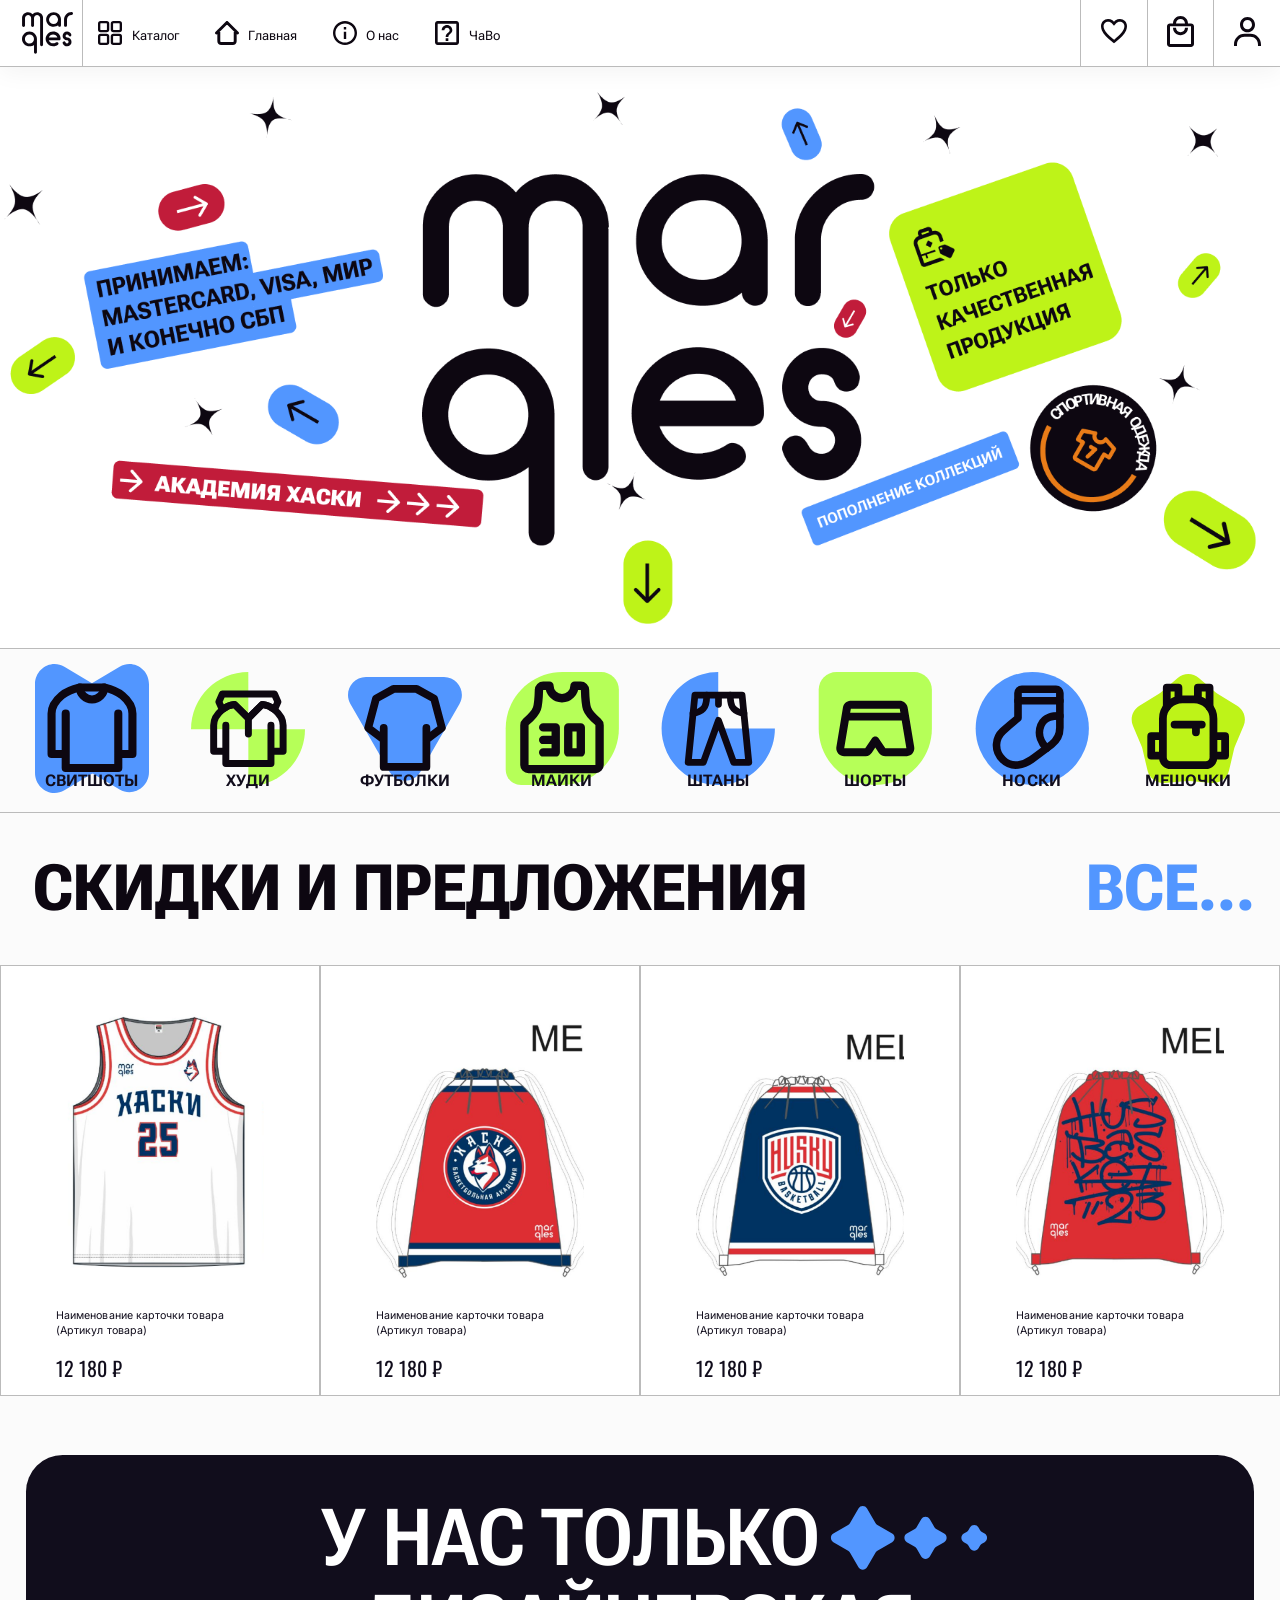
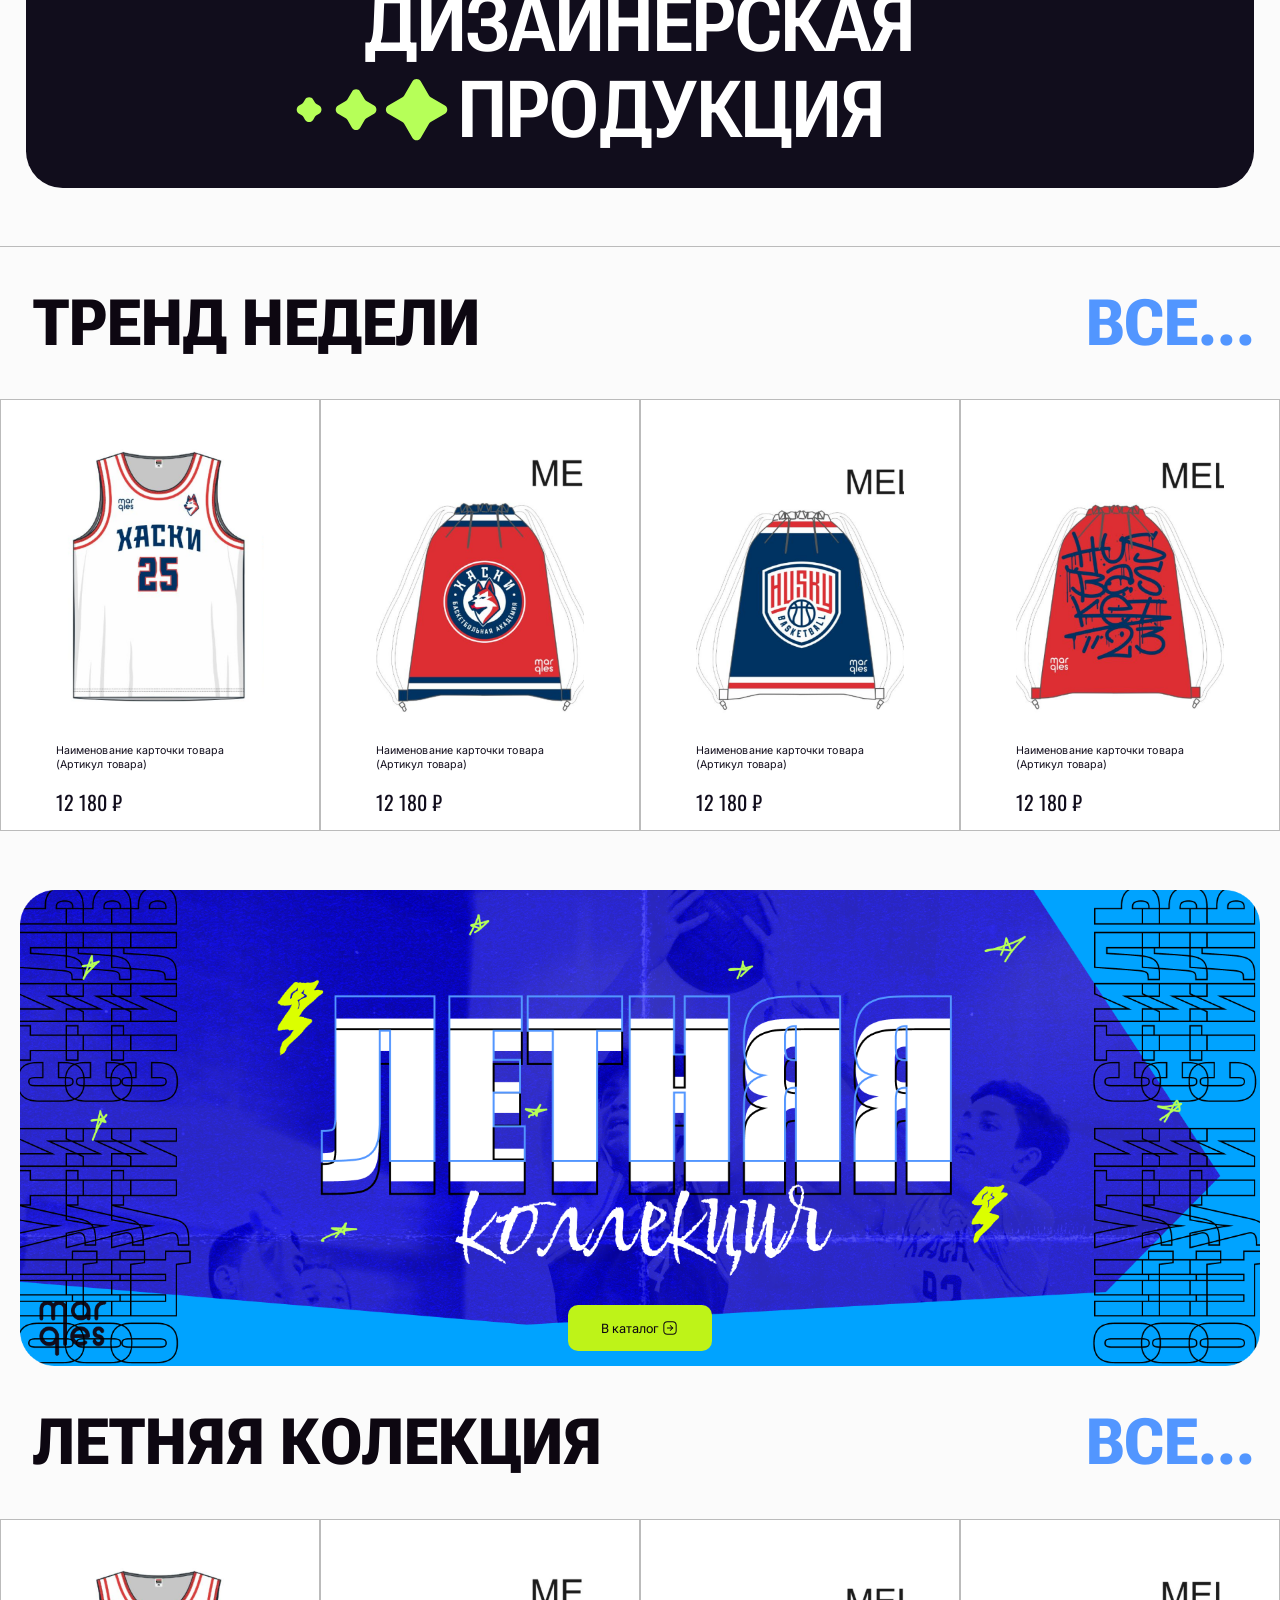
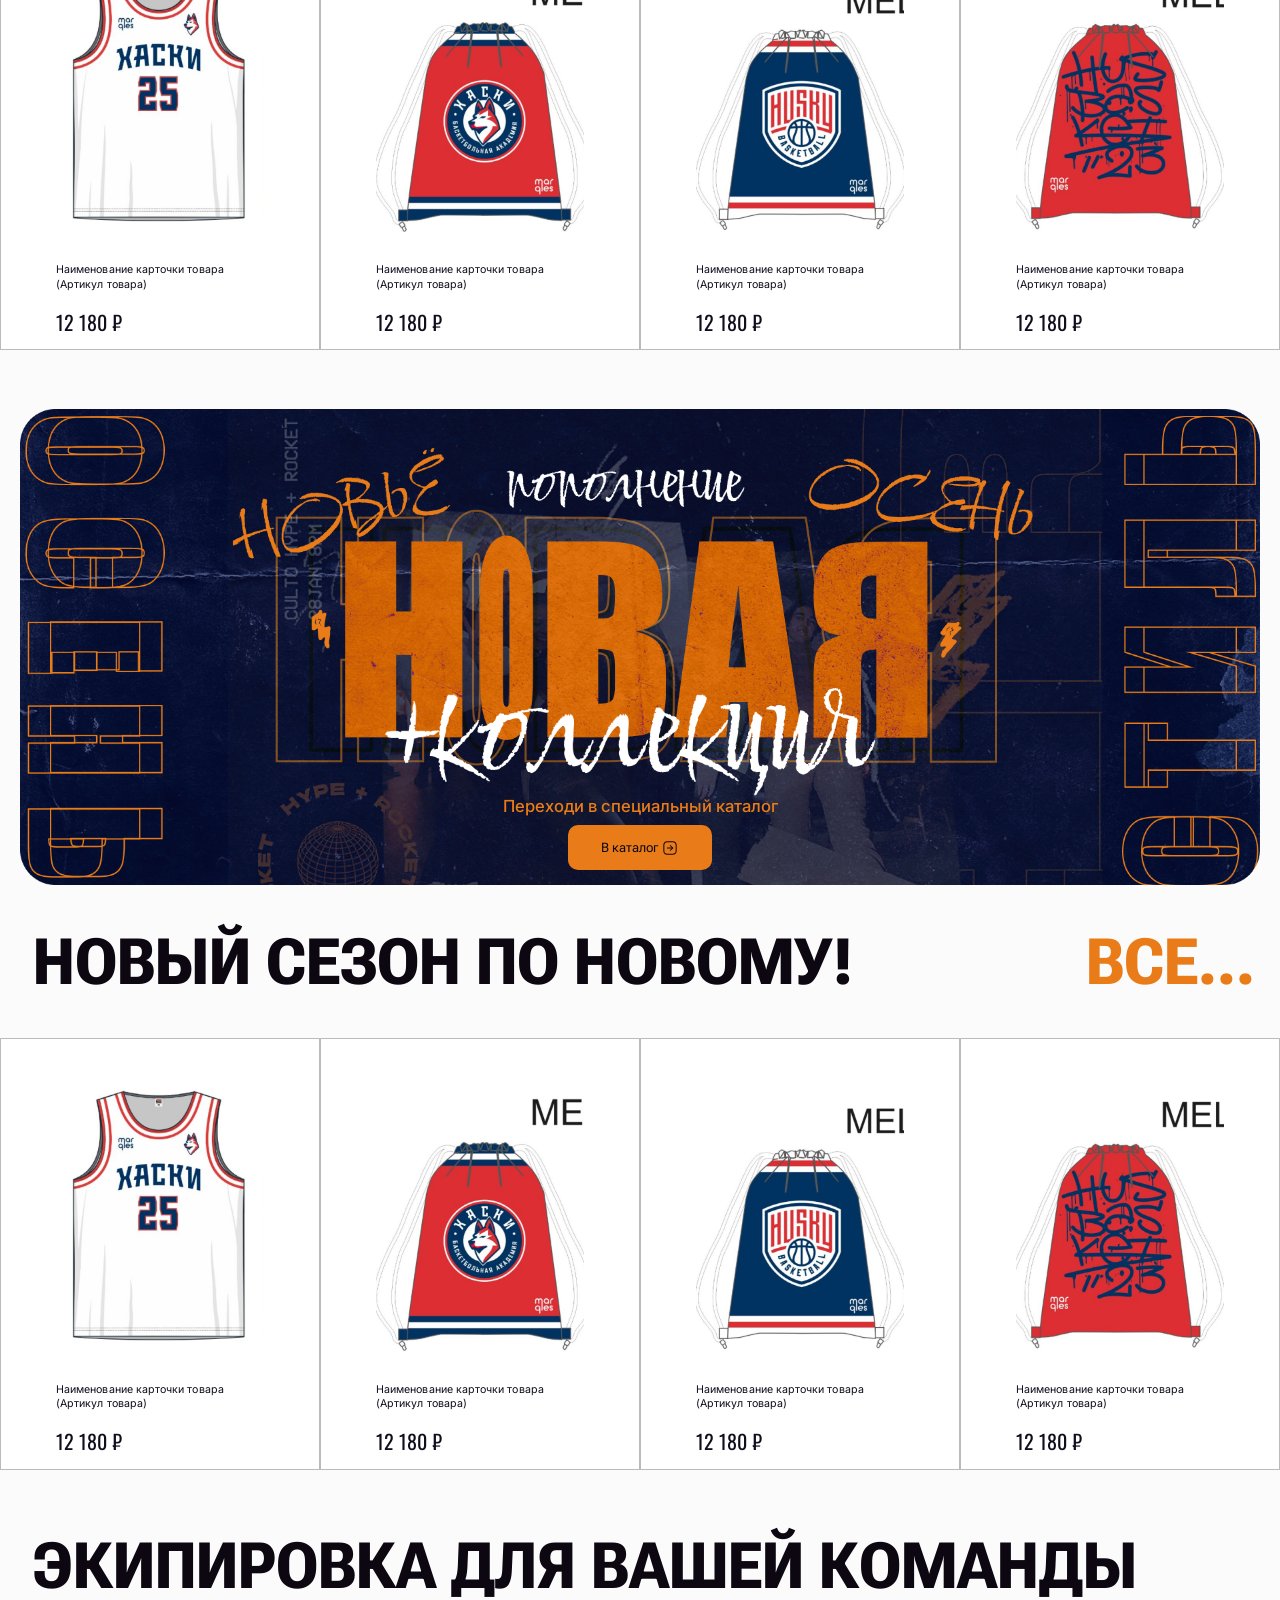
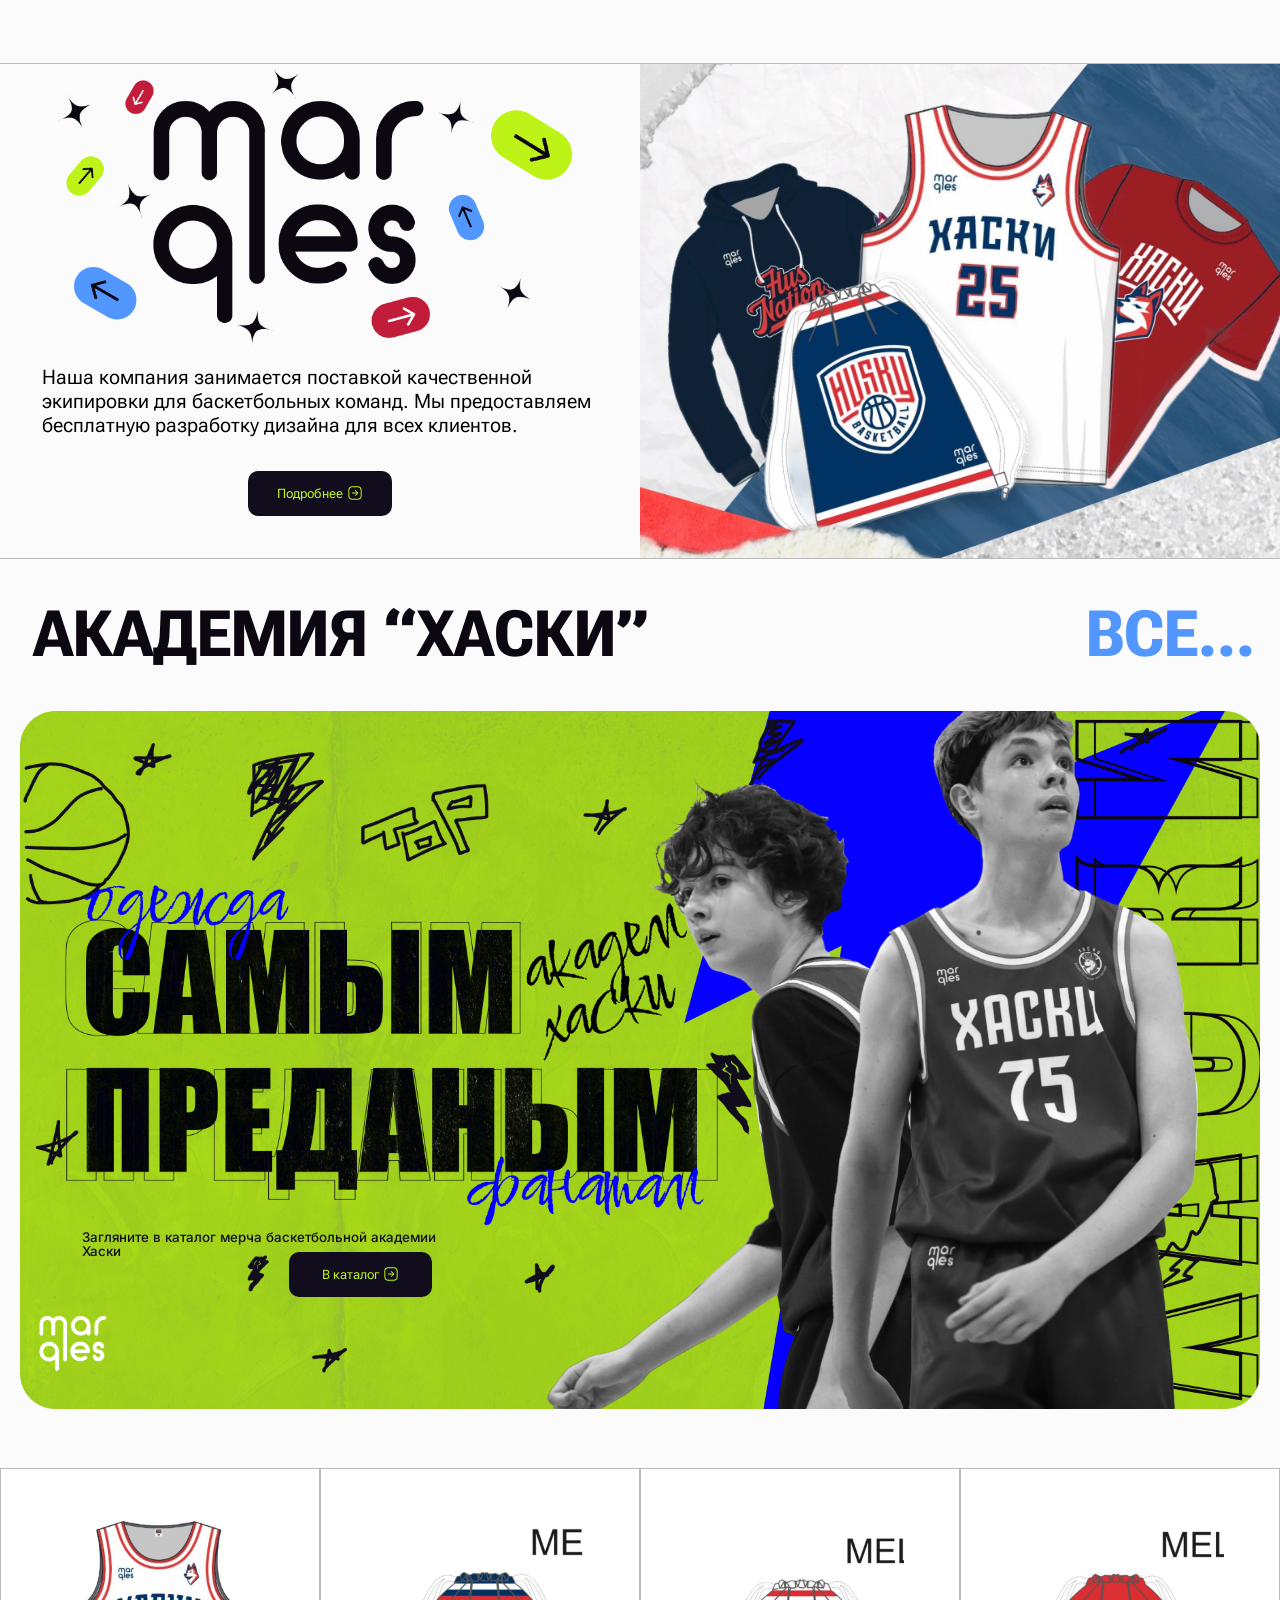
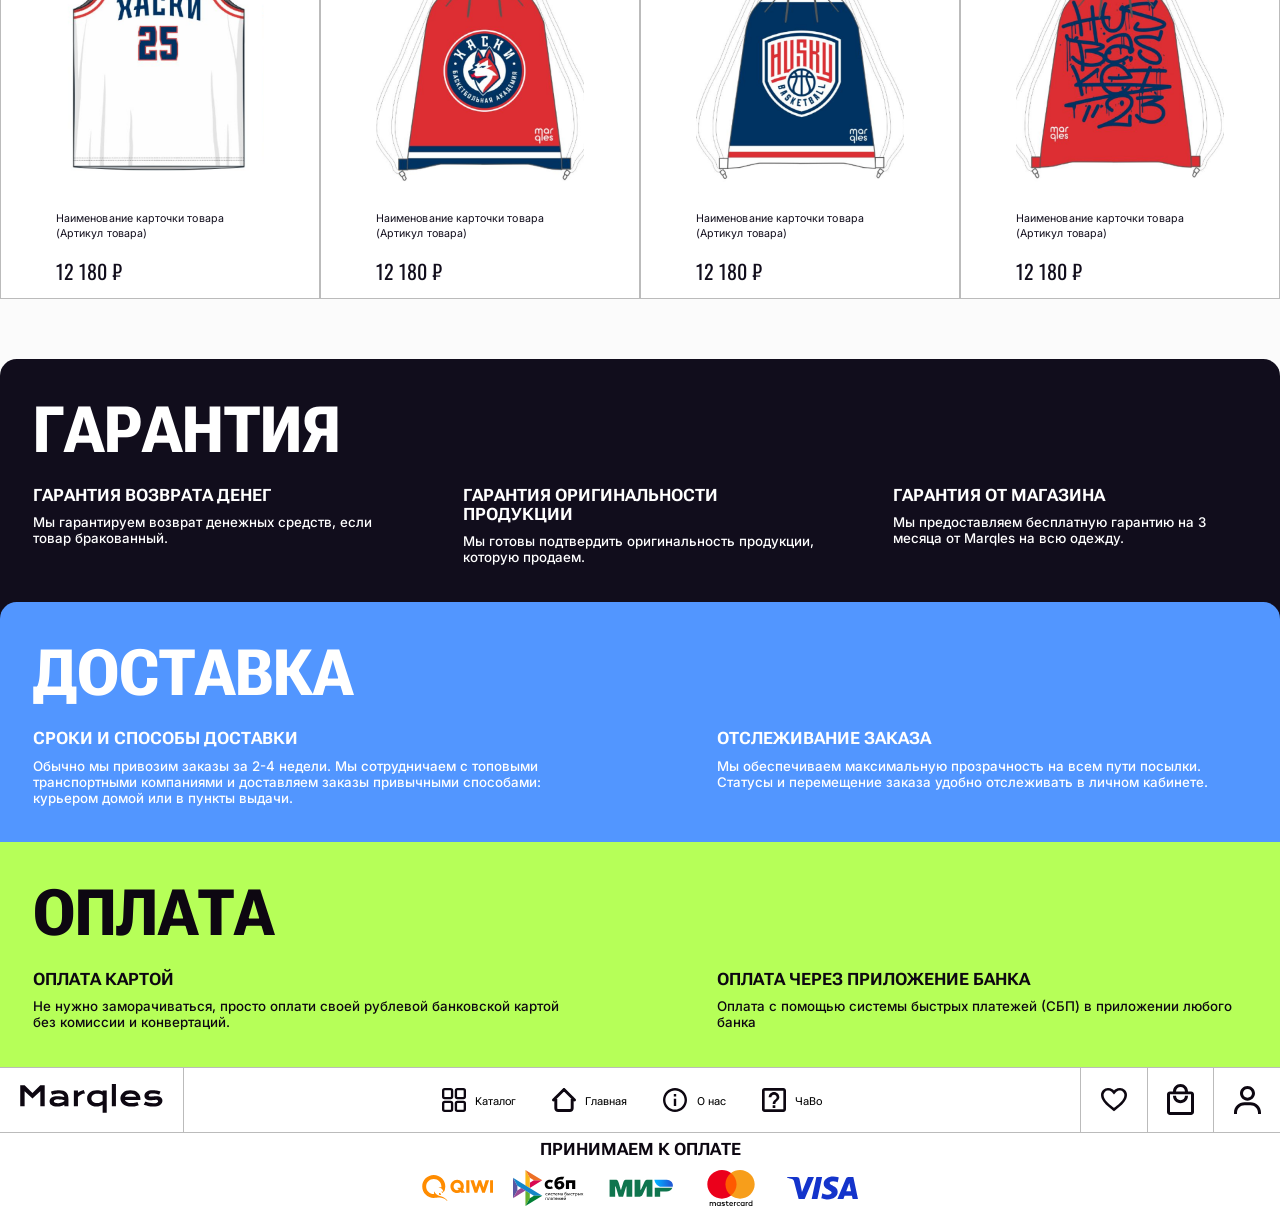
==== commit 42409c0c: "666 666" ====
--- a/index.html
+++ b/index.html
@@ -25,13 +25,10 @@
                                     class="menu__img"><span>Каталог</span></a></li>
                         <li class="menu__item"><a href="#" class="menu__link"><img src="img/home.svg" alt="Главная"
                                     class="menu__img"><span>Главная</span></a></li>
-                        <li class="menu__item"><a href="#" class="menu__link"><img src="img/husky_ico.svg" alt="Хаски"
-                            class="menu__img"><span>Хаски</span></a></li>
                         <li class="menu__item"><a href="#" class="menu__link"><img src="img/about.svg" alt="О нас"
                                     class="menu__img"><span>О нас</span></a></li>
                         <li class="menu__item"><a href="#" class="menu__link"><img src="img/question.svg" alt="ЧаВо"
                                     class="menu__img"><span>ЧаВо</span></a></li>
-                       
 
 
                         <li class="menu__item_right"><a href="#" class="menu__link_right"><img src="img/like.svg"
@@ -59,7 +56,7 @@
                     </div> -->
                 </div>
             </div>
-            <div class="product-categories">
+            <div class="product-categories slideUp">
                 <div class="product__header">
                     <div class="product__first-title">КАТАЛОГ</div>
                     <button class="product__show-more product__show-more__mobile">
@@ -135,7 +132,7 @@
                     </ul>
                 </div>
             </div>
-            <!-- <div class="discounts ">
+            <div class="discounts slideUp">
                 <div class="discounts__container product-block">
                     <div class="product__header">
                         <div class="product__first-title">СКИДКИ И ПРЕДЛОЖЕНИЯ</div>
@@ -345,8 +342,8 @@
                         </div>
                     </div>
                 </div>
-            </div> -->
-            <div class="products-tagline ">
+            </div>
+            <div class="products-tagline slideUp">
                 <div class="products-tagline__container">
                     <div class="products-tagline__main">
                         <div class="products-tagline__line-1">
@@ -384,7 +381,7 @@
                     </div>
                 </div>
             </div>
-            <!-- <div class="trends ">
+            <div class="trends slideUp">
                 <div class="trends__container product-block">
                     <div class="product__header">
                         <div class="product__first-title">ТРЕНД НЕДЕЛИ</div>
@@ -595,7 +592,7 @@
                     </div>
                 </div>
             </div>
-            <div class="seasonal-banner ">
+            <div class="seasonal-banner slideUp">
                 <div class="seasonal-banner__container">
                     <div class="banner__content">
                         <img src="img/summer_collection.png" alt="" class="banner__background">
@@ -622,7 +619,7 @@
                     </div>
                 </div>
             </div>
-            <div class="seasonal-collection ">
+            <div class="seasonal-collection slideUp">
                 <div class="seasonal-collection__container product-block">
                     <div class="product__header">
                         <div class="product__first-title">ЛЕТНЯЯ КОЛЕКЦИЯ</div>
@@ -833,7 +830,7 @@
                     </div>
                 </div>
             </div>
-            <div class="new-collection-banner ">
+            <div class="new-collection-banner slideUp">
                 <div class="new-collection-banner__container">
                     <div class="banner__content">
                         <img src="img/new_collection.png" alt="" class="banner__background">
@@ -860,7 +857,7 @@
                     </div>
                 </div>
             </div>
-            <div class="new-collection ">
+            <div class="new-collection slideUp">
                 <div class="new-collection__container product-block">
                     <div class="product__header">
                         <div class="product__first-title">НОВЫЙ СЕЗОН ПО НОВОМУ!</div>
@@ -1070,8 +1067,8 @@
                         </div>
                     </div>
                 </div>
-            </div> -->
-            <div class="team-equipment">
+            </div>
+            <div class="team-equipment slideUp">
                 <div class="team-equipment__container">
                     <div class="main__title">
                         ЭКИПИРОВКА ДЛЯ ВАШЕЙ кОМАНДы
@@ -1455,16 +1452,11 @@
                                         src="img/home.svg" alt="Главная"
                                         class="footer__menu__img"><span>Главная</span></a></li>
                             <li class="footer__menu__item"><a href="#" class="footer__menu__link"><img
-                                        src="img/husky_ico.svg" alt="Хаски"
-                                        class="footer__menu__img"><span>Хаски</span></a></li>
-                            <li class="footer__menu__item"><a href="#" class="footer__menu__link"><img
                                         src="img/about.svg" alt="О нас" class="footer__menu__img"><span>О нас</span></a>
                             </li>
                             <li class="footer__menu__item"><a href="#" class="footer__menu__link"><img
                                         src="img/question.svg" alt="ЧаВо"
                                         class="footer__menu__img"><span>ЧаВо</span></a></li>
-                           
-    
 
 
                             <li class="footer__menu__item_right"><a href="#" class="footer__menu__link_right"><img
--- a/css/style.css
+++ b/css/style.css
@@ -17,7 +17,6 @@
 }
 html {
     font-size: calc(16vw / 19.2);
-    /* font-size: calc(100vw / 1920 * 9); */
 }
 @media screen and (max-width: 768px) {
     html {
